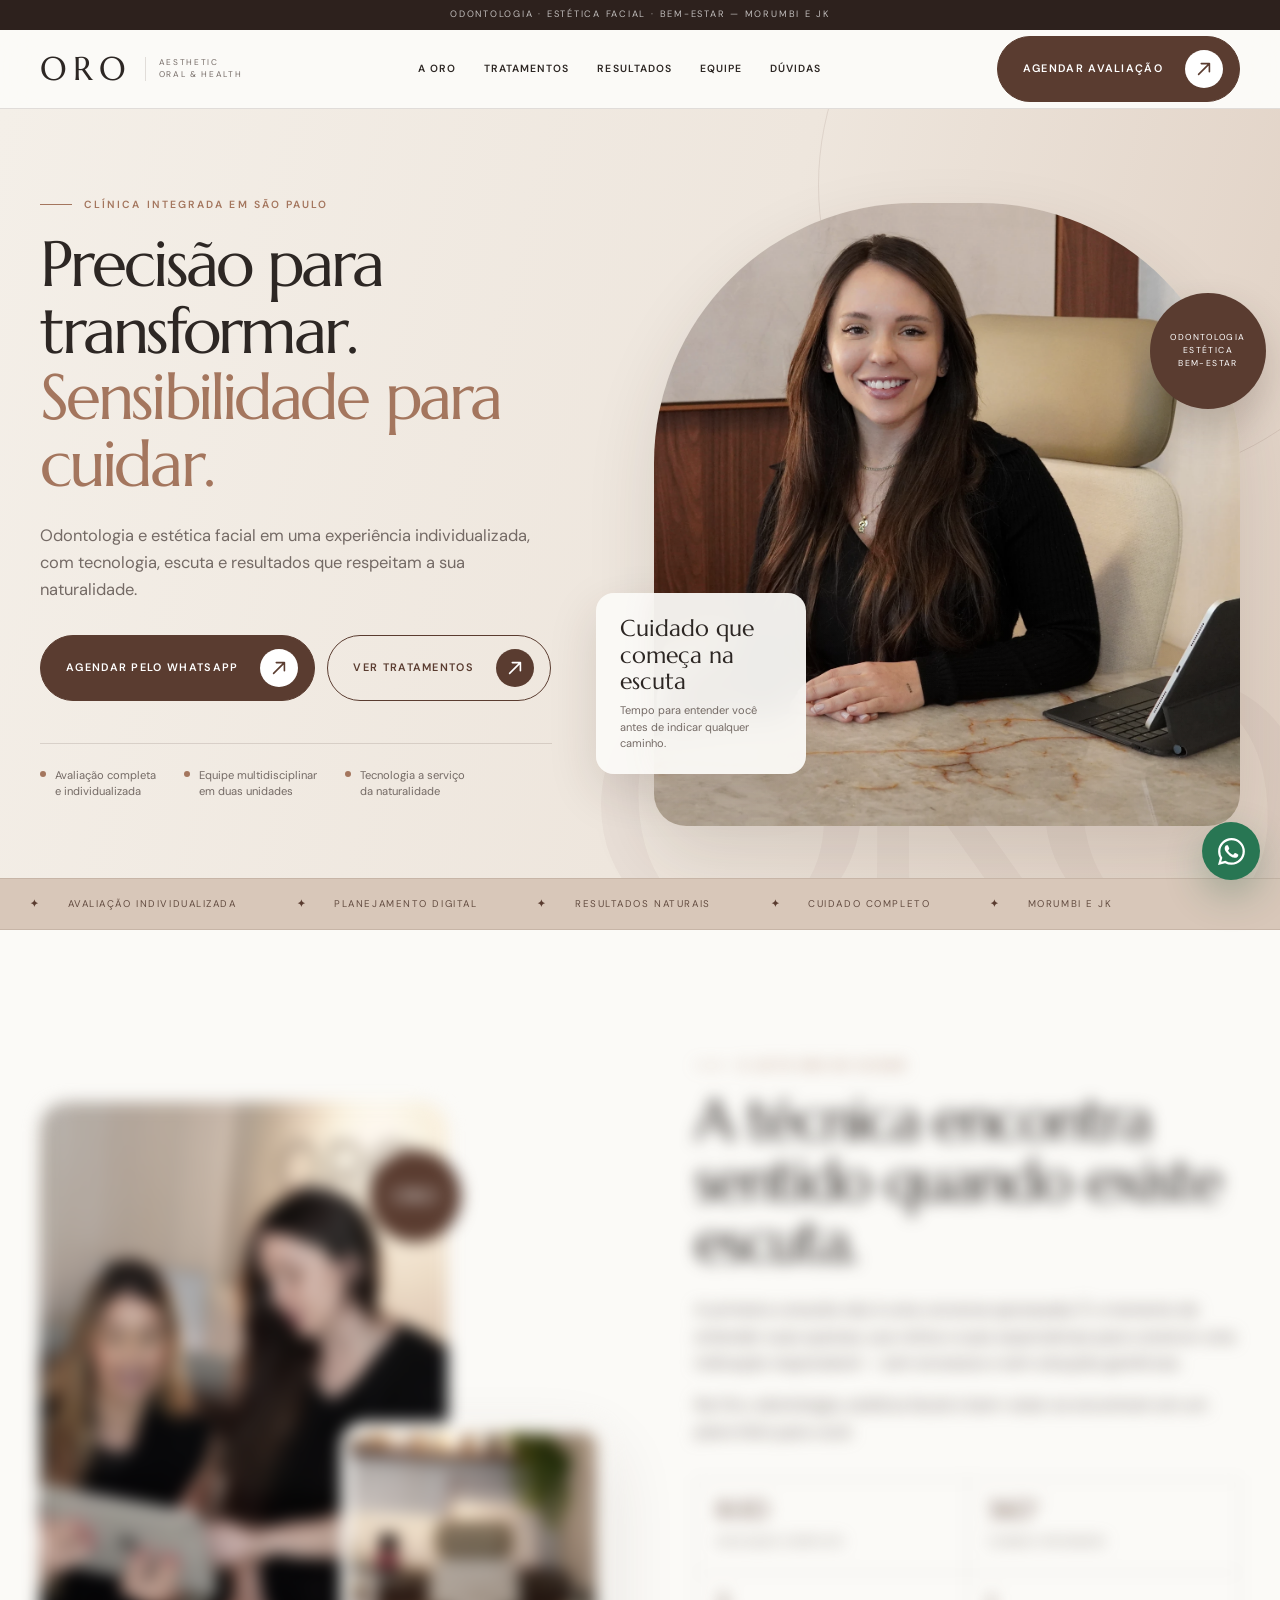
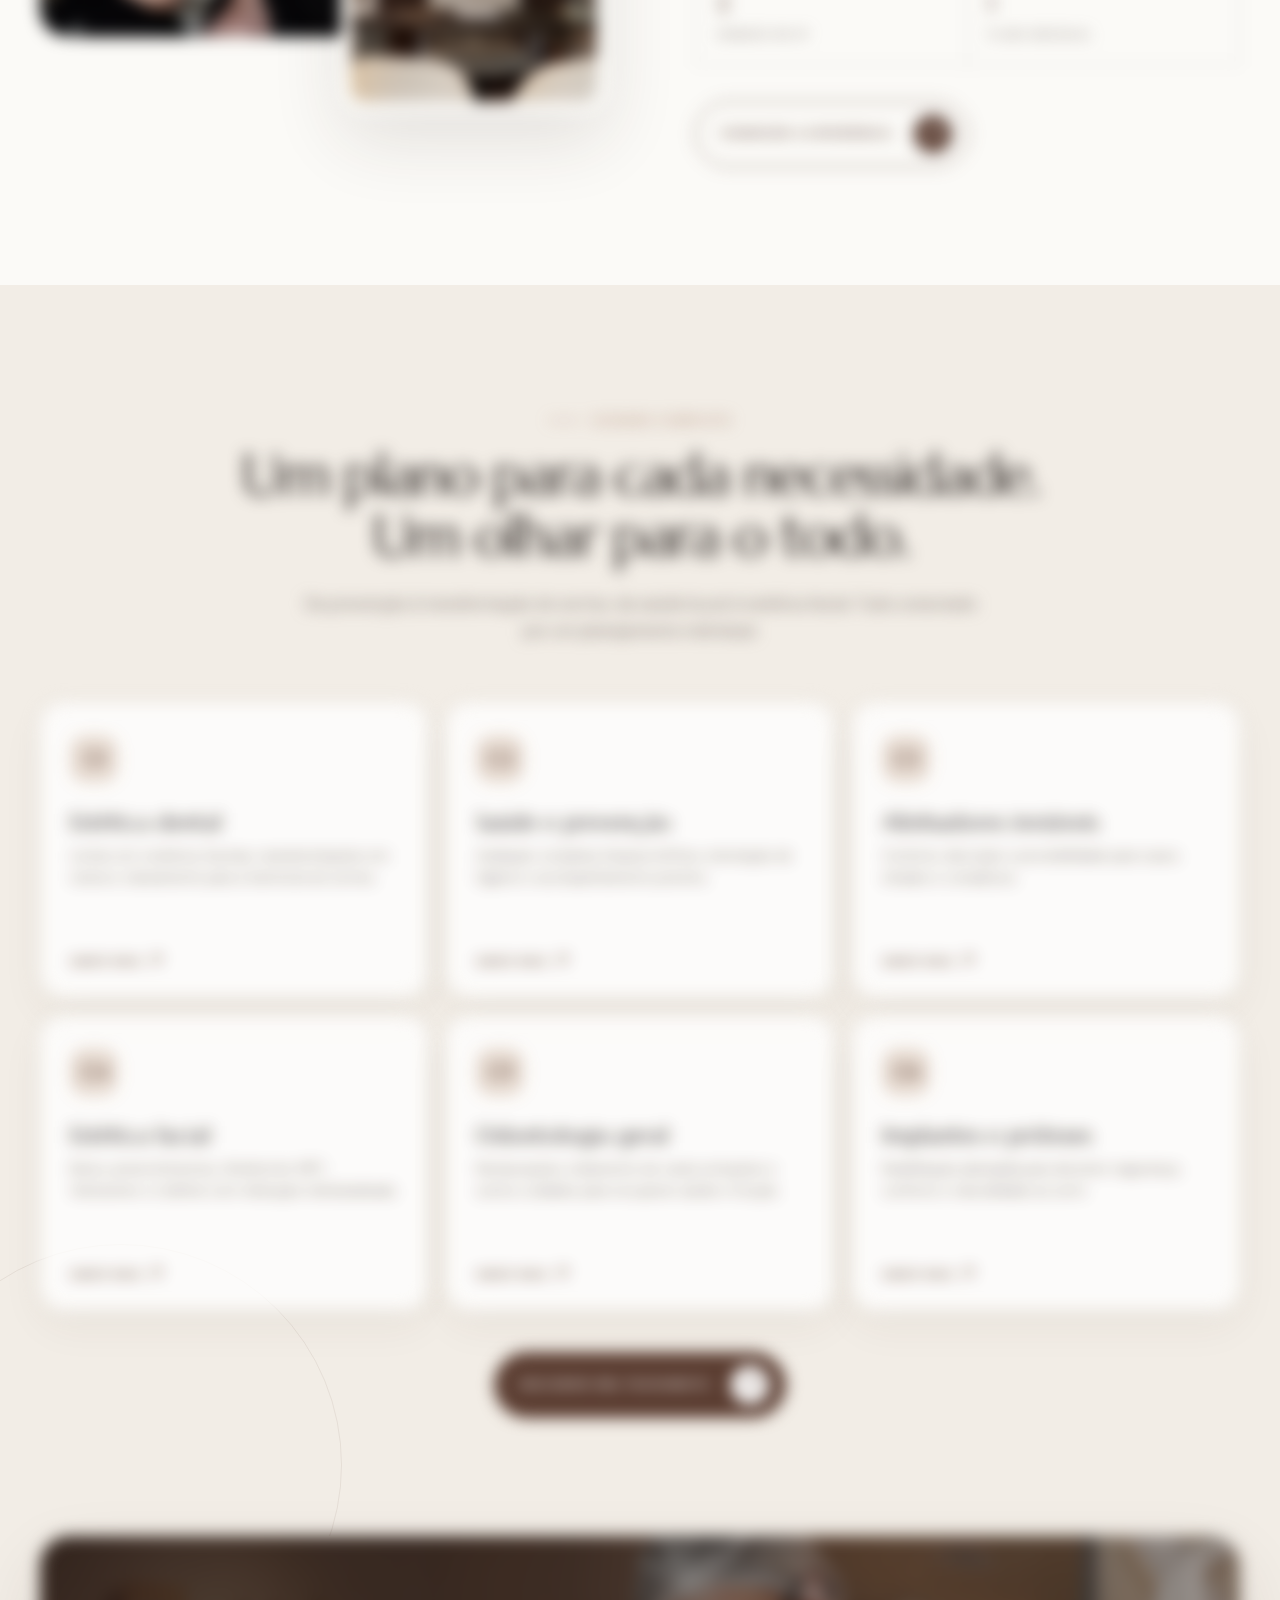
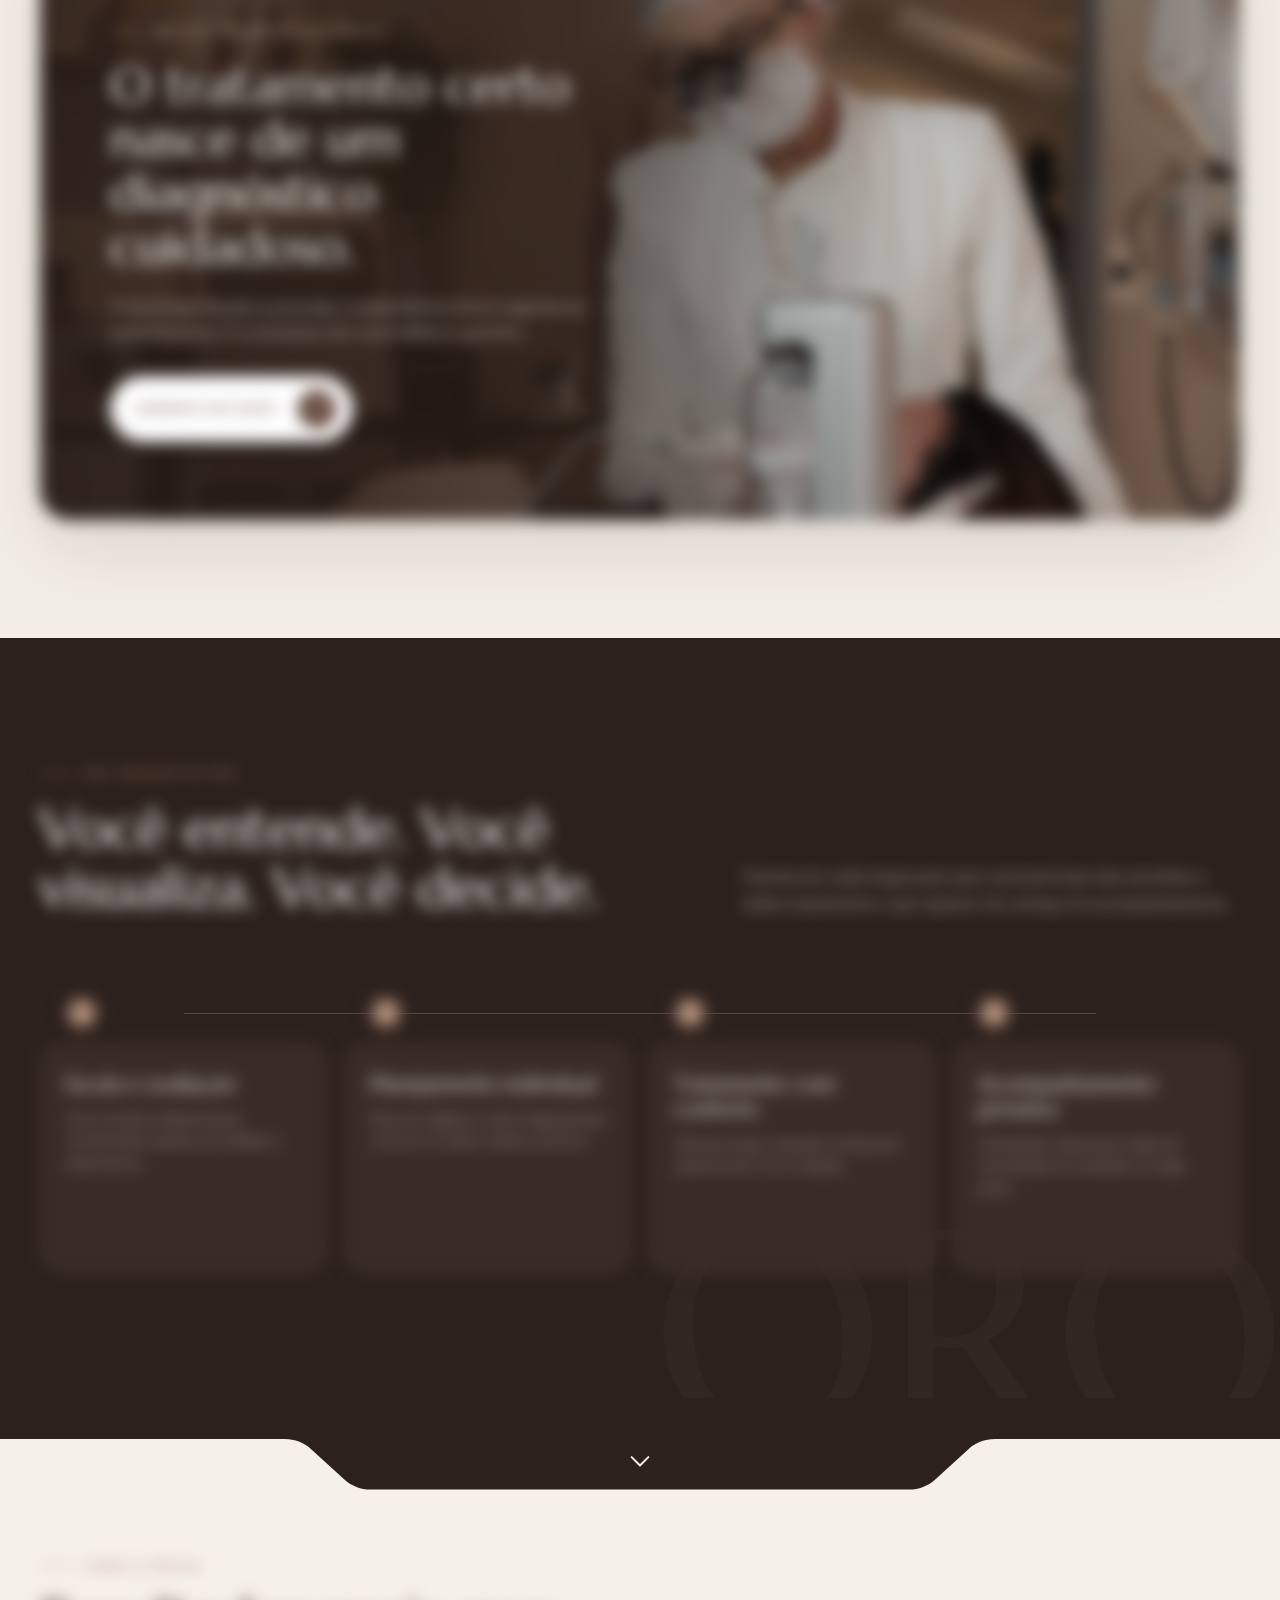
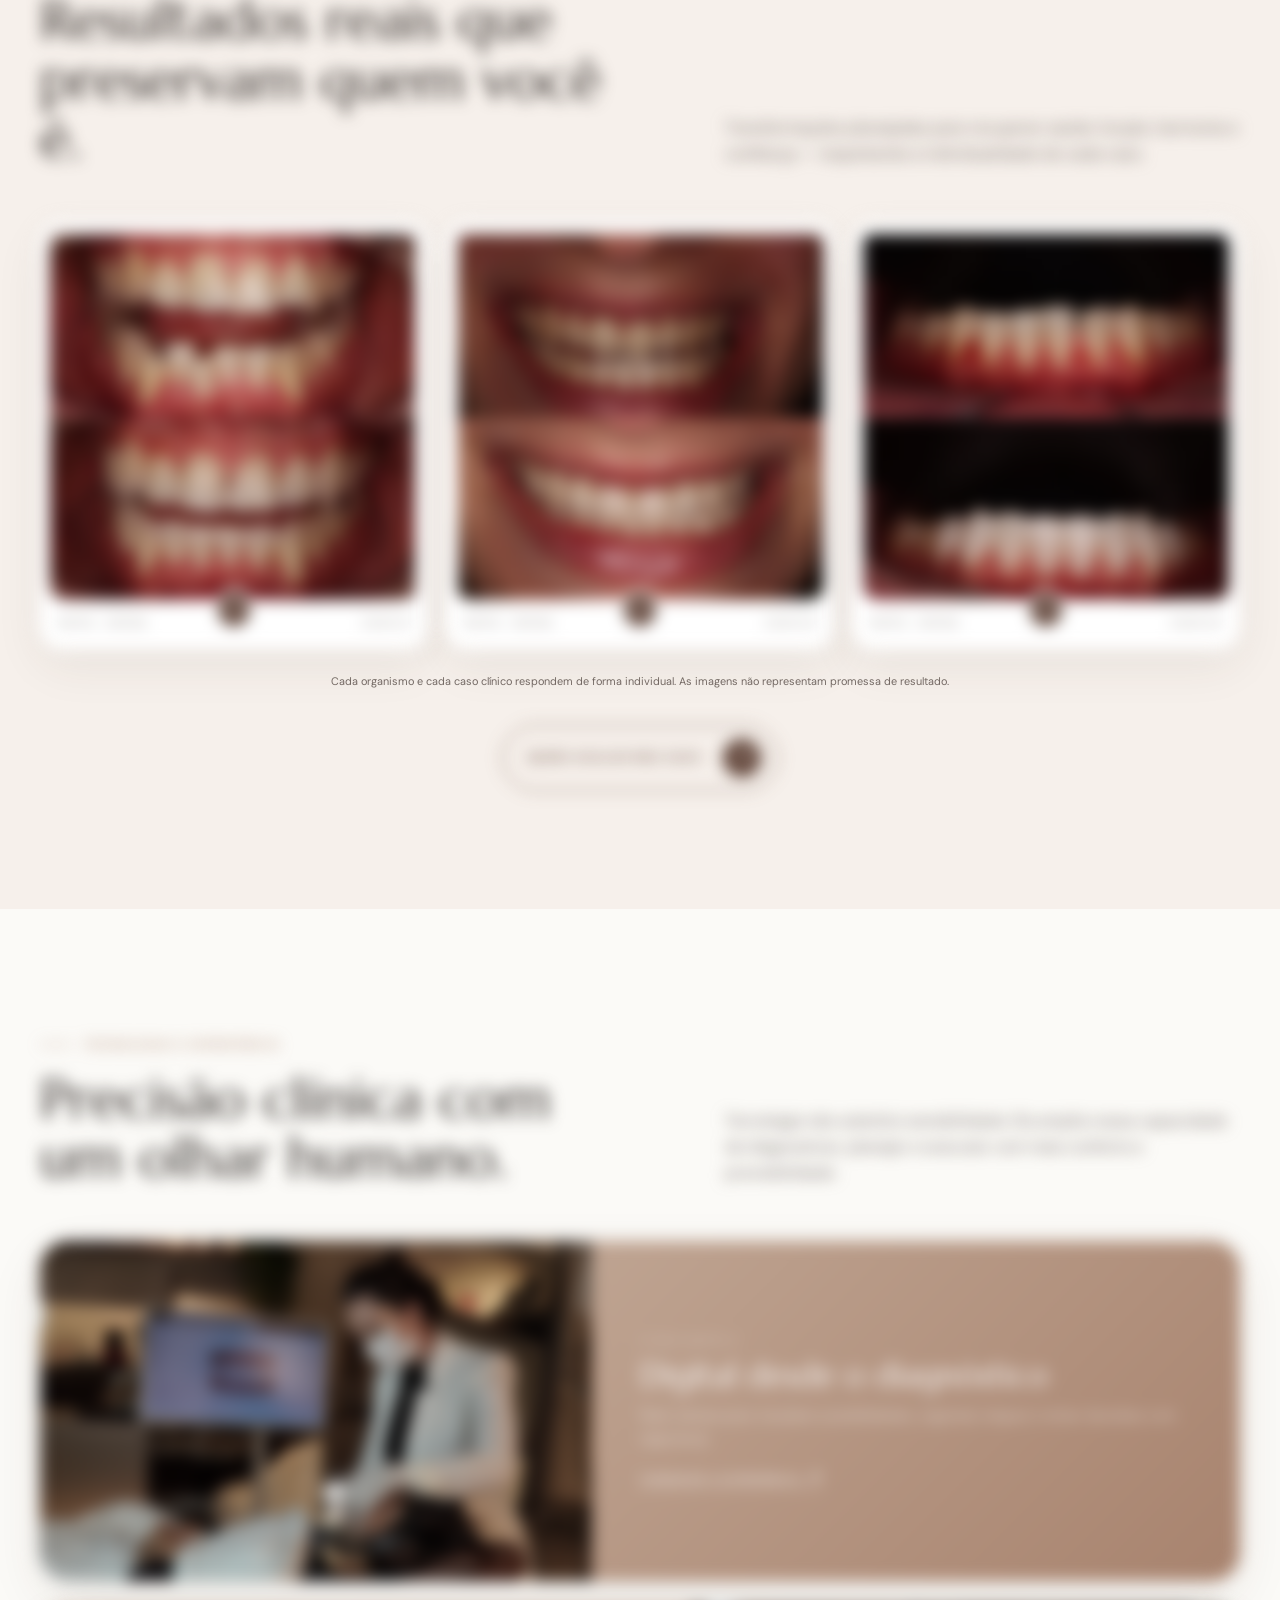
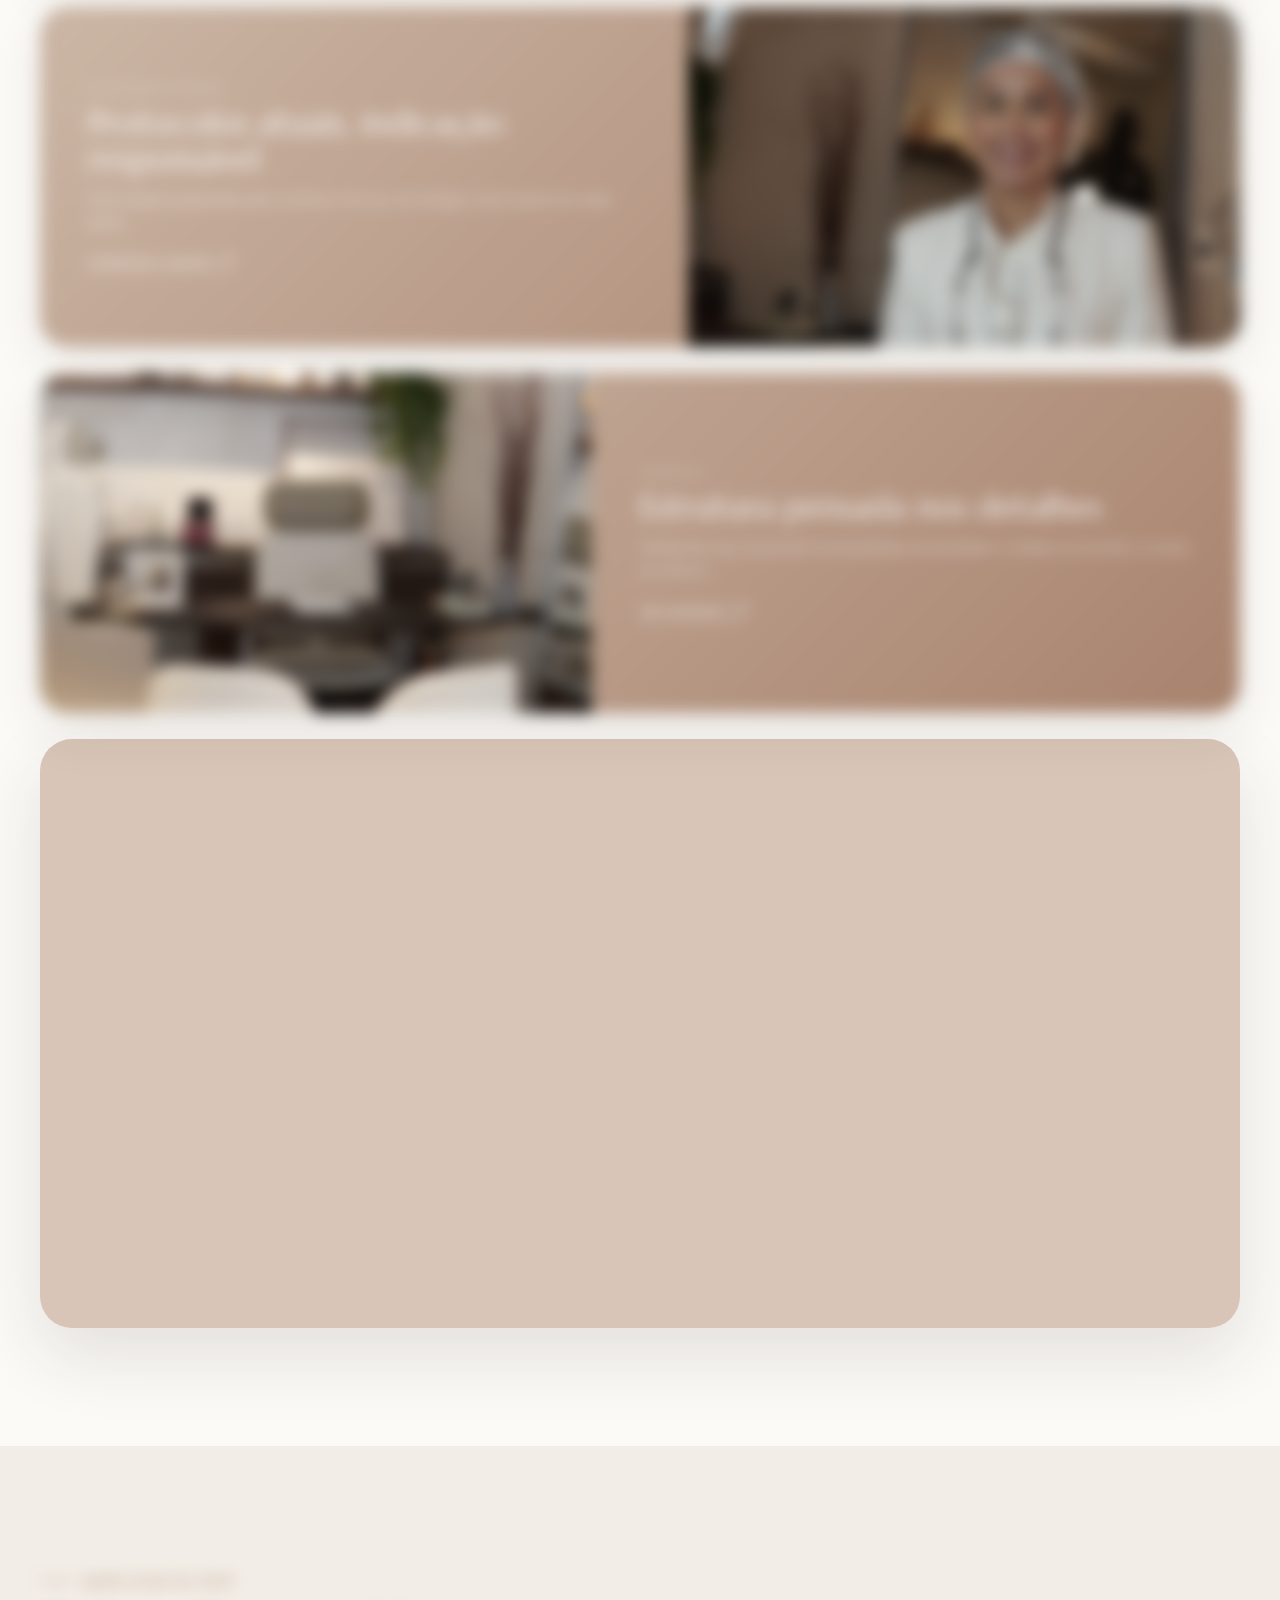
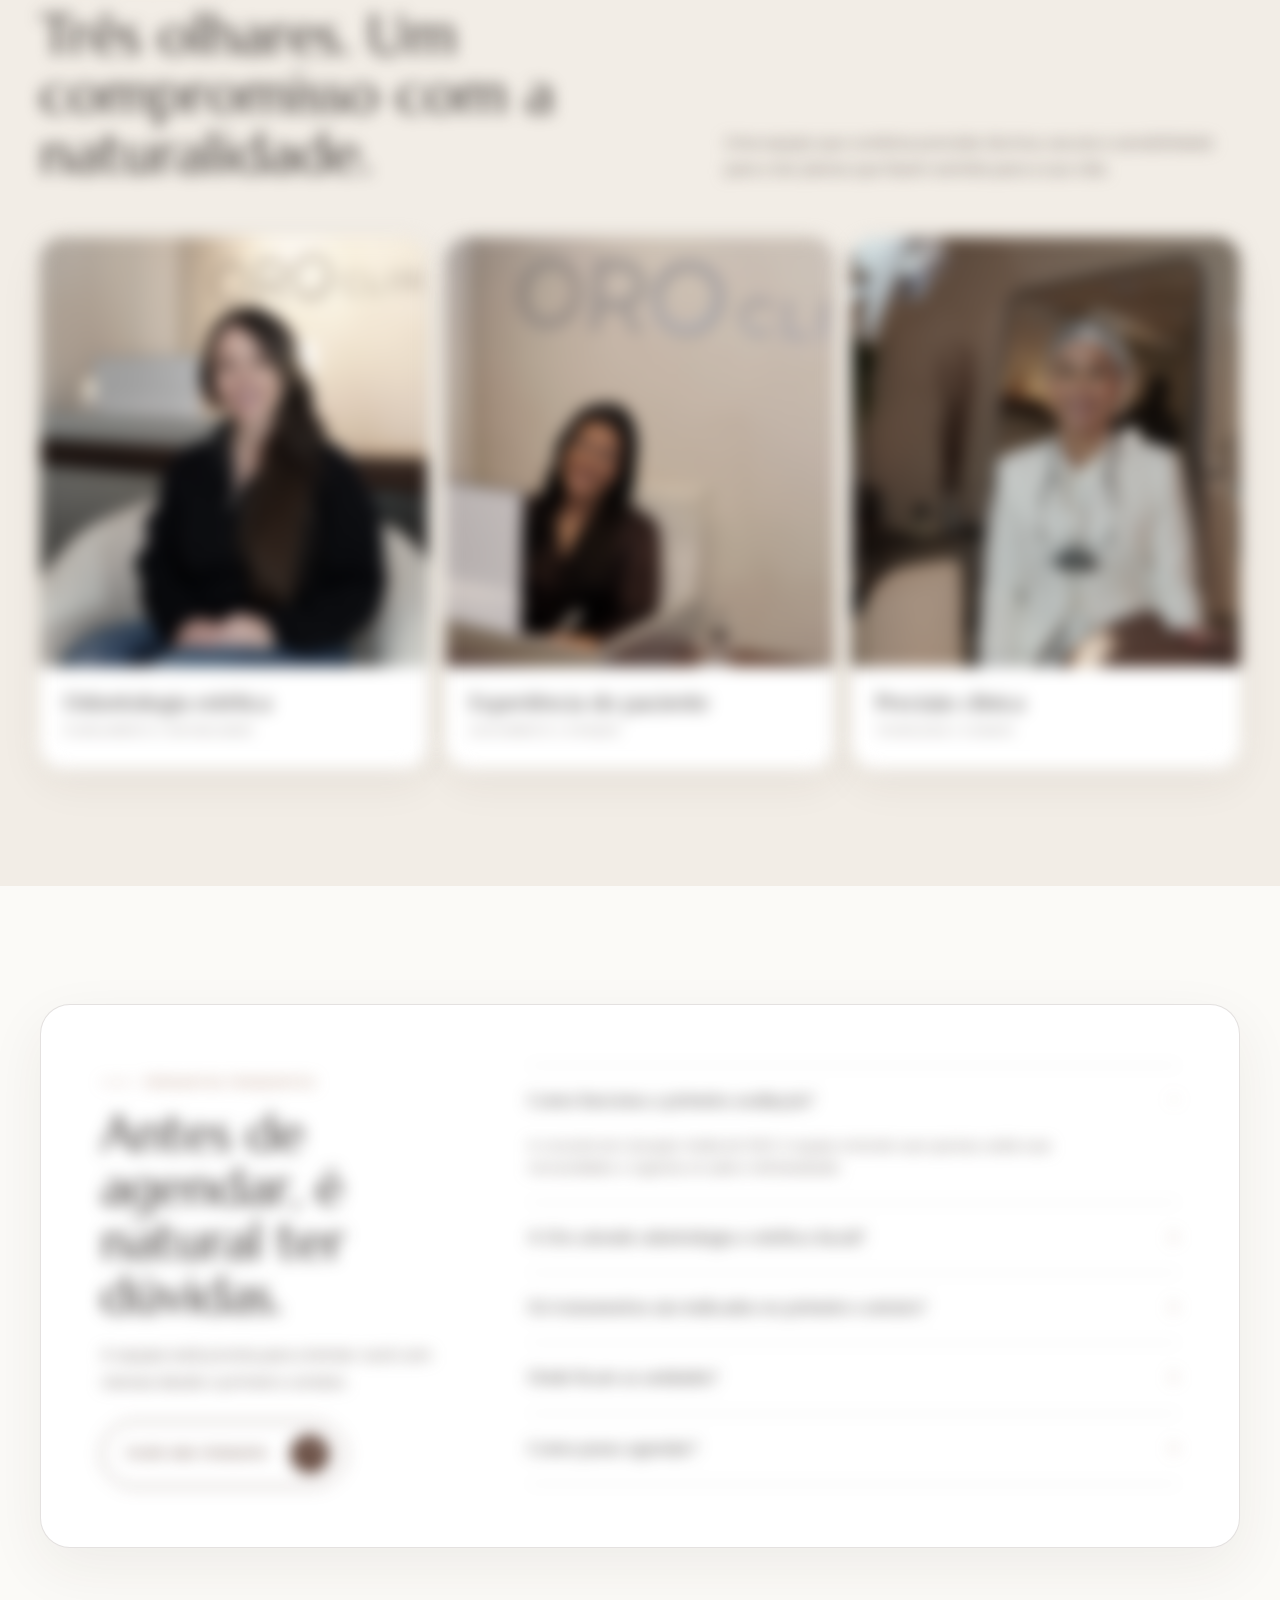
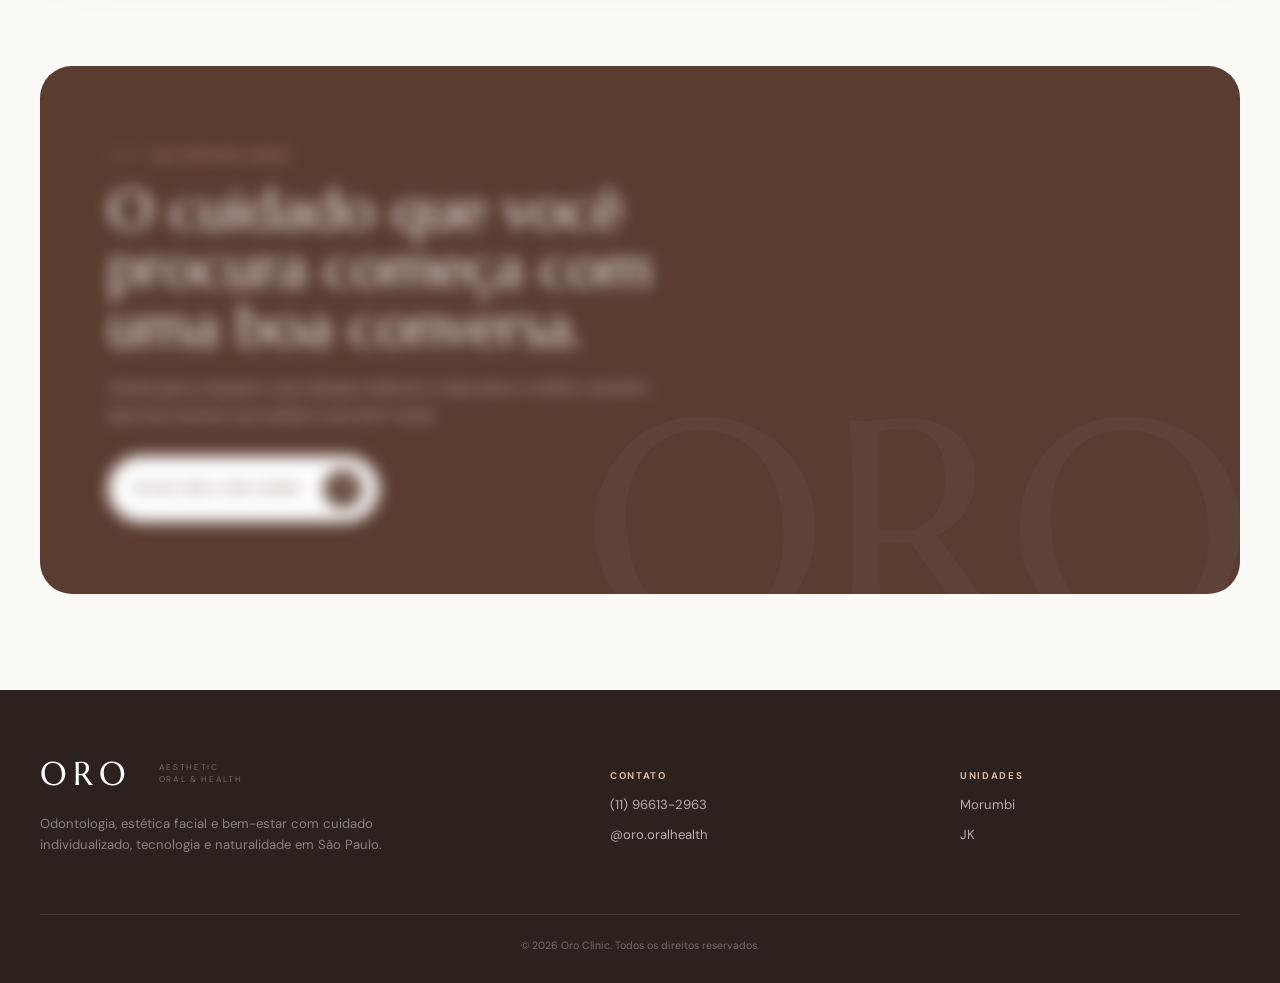
==== oro/index.html @ 34847fd9 "Corrige icone flutuante do WhatsApp" ====
<!doctype html>
<html lang="pt-BR">
<head>
  <meta charset="utf-8">
  <meta name="viewport" content="width=device-width,initial-scale=1">
  <title>Oro Clinic | Odontologia e Estética em São Paulo</title>
  <meta name="description" content="Odontologia, estética facial e bem-estar com atendimento personalizado, tecnologia e naturalidade nas unidades Morumbi e JK.">
  <meta name="theme-color" content="#3b2922">
  <meta property="og:title" content="Oro Clinic | Odontologia e Estética em São Paulo">
  <meta property="og:description" content="Cuidado completo para o seu sorriso, sua saúde e sua beleza.">
  <link rel="preconnect" href="https://fonts.googleapis.com">
  <link rel="preconnect" href="https://fonts.gstatic.com" crossorigin>
  <link href="https://fonts.googleapis.com/css2?family=DM+Sans:wght@400;500;600&family=Marcellus&display=swap" rel="stylesheet">
  <link rel="stylesheet" href="/oro/assets/lenis.css">
  <script src="/oro/assets/lenis.min.js" defer></script>
  <style>
    :root{--paper:#fbfaf7;--warm:#f2ede6;--rose:#e7dbd1;--sand:#cdb9a7;--copper:#a4765e;--brown:#5a3c30;--deep:#2d211d;--ink:#2d2724;--muted:#746a65;--line:rgba(63,45,37,.14);--serif:"Marcellus",Georgia,serif;--sans:"DM Sans",Arial,sans-serif;--max:1200px;--r:26px;--shadow:0 28px 70px rgba(55,38,31,.12)}
    *{box-sizing:border-box}html{scroll-behavior:smooth;overflow-x:hidden}body{margin:0;background:var(--paper);color:var(--ink);font:400 16px/1.65 var(--sans);overflow-x:hidden}img{display:block;width:100%;height:auto}a{color:inherit}.wrap{width:min(var(--max),calc(100% - 64px));margin-inline:auto}.eyebrow{display:inline-flex;align-items:center;gap:12px;font-size:.65rem;font-weight:600;letter-spacing:.2em;text-transform:uppercase;color:var(--copper)}.eyebrow:before{content:"";width:32px;height:1px;background:currentColor}.skip{position:fixed;top:-80px;left:16px;z-index:1000;padding:12px 18px;background:var(--deep);color:white}.skip:focus{top:16px}.btn{display:inline-flex;align-items:center;justify-content:center;gap:22px;min-height:58px;padding:13px 16px 13px 25px;border:1px solid var(--brown);border-radius:999px;background:var(--brown);color:#fff;text-decoration:none;font-size:.68rem;font-weight:600;letter-spacing:.12em;text-transform:uppercase;transition:.3s}.btn:after{content:"↗";width:38px;height:38px;border-radius:50%;display:grid;place-items:center;background:#fff;color:var(--brown);font-size:1rem}.btn:hover{background:var(--copper);border-color:var(--copper);transform:translateY(-2px);box-shadow:0 12px 28px rgba(74,49,39,.18)}.btn--light{background:#fff;color:var(--brown);border-color:#fff}.btn--light:after{background:var(--brown);color:#fff}.btn--line{background:transparent;color:var(--brown)}.btn--line:after{background:var(--brown);color:#fff}
    .notice{height:30px;display:flex;align-items:center;justify-content:center;background:var(--deep);color:rgba(255,255,255,.7);font-size:.58rem;letter-spacing:.19em;text-transform:uppercase}.header{position:sticky;top:0;z-index:50;background:rgba(251,250,247,.9);backdrop-filter:blur(20px);border-bottom:1px solid var(--line)}.nav{height:78px;display:flex;align-items:center;justify-content:space-between;gap:28px}.brand{display:flex;align-items:center;gap:13px;text-decoration:none}.brand-mark{font:400 2.05rem/1 var(--serif);letter-spacing:.18em}.brand-copy{padding-left:13px;border-left:1px solid var(--line);font-size:.52rem;line-height:1.45;letter-spacing:.2em;text-transform:uppercase;color:var(--muted)}.navlinks{display:flex;align-items:center;gap:28px}.navlinks a{text-decoration:none;font-size:.65rem;font-weight:600;letter-spacing:.1em;text-transform:uppercase}.navlinks a:hover{color:var(--copper)}.menu{display:none;width:46px;height:46px;border:1px solid var(--line);border-radius:50%;background:transparent;position:relative}.menu:before,.menu:after,.menu span{content:"";position:absolute;left:13px;width:18px;height:1px;background:var(--brown)}.menu:before{top:15px}.menu span{top:22px}.menu:after{top:29px}
    .hero{position:relative;min-height:760px;background:linear-gradient(105deg,#f4efe8 0%,#eee6dd 55%,#dfcfc2 100%);overflow:hidden}.hero:before{content:"";position:absolute;width:590px;height:590px;border:1px solid rgba(90,60,48,.11);border-radius:50%;right:-130px;top:-220px}.hero:after{content:"ORO";position:absolute;right:-.03em;bottom:-.2em;font:400 clamp(13rem,28vw,29rem)/.8 var(--serif);letter-spacing:-.08em;color:rgba(91,59,47,.045)}.hero-grid{position:relative;z-index:2;min-height:760px;display:grid;grid-template-columns:.9fr 1.1fr;align-items:center;gap:62px}.hero-copy{padding:78px 0}.hero h1{margin:18px 0 24px;max-width:650px;font:400 clamp(3.3rem,5vw,5.4rem)/1.04 var(--serif);letter-spacing:-.045em}.hero h1 strong{display:block;color:var(--copper);font-weight:400}.hero p{max-width:560px;margin:0 0 32px;color:var(--muted);font-size:1.03rem}.hero-actions{display:flex;gap:12px;flex-wrap:wrap}.proofline{display:flex;gap:28px;margin-top:42px;padding-top:23px;border-top:1px solid var(--line);max-width:560px}.proofline div{position:relative;padding-left:15px;font-size:.7rem;line-height:1.45;color:var(--muted)}.proofline div:before{content:"";position:absolute;left:0;top:4px;width:6px;height:6px;border-radius:50%;background:var(--copper)}.hero-art{position:relative;height:665px;align-self:center}.hero-frame{position:absolute;inset:42px 0 0 40px;border-radius:260px 260px 32px 32px;overflow:hidden;box-shadow:var(--shadow)}.hero-frame img{height:100%;object-fit:cover;object-position:42% center;filter:saturate(.82)}.hero-frame:after{content:"";position:absolute;inset:0;background:linear-gradient(0deg,rgba(50,34,28,.18),transparent 36%)}.hero-note{position:absolute;left:-18px;bottom:52px;z-index:3;width:210px;padding:22px 24px;border-radius:18px;background:rgba(251,250,247,.94);backdrop-filter:blur(15px);box-shadow:0 18px 50px rgba(55,38,31,.14)}.hero-note strong{display:block;font:400 1.45rem/1.15 var(--serif);margin-bottom:7px}.hero-note span{display:block;color:var(--muted);font-size:.69rem;line-height:1.5}.hero-badge{position:absolute;right:-26px;top:132px;z-index:3;width:116px;height:116px;border-radius:50%;background:var(--brown);color:#fff;display:grid;place-items:center;text-align:center;box-shadow:0 18px 40px rgba(60,39,31,.22)}.hero-badge span{font-size:.54rem;line-height:1.55;letter-spacing:.16em;text-transform:uppercase}.marquee{overflow:hidden;background:#d8c7b9;border-block:1px solid rgba(75,50,39,.12)}.marquee-track{display:flex;width:max-content;animation:run 28s linear infinite}.marquee-group{display:flex;min-width:100vw;flex-shrink:0}.marquee span{padding:17px 30px;white-space:nowrap;font-size:.61rem;letter-spacing:.16em;text-transform:uppercase;color:#634c41}.marquee b{margin-right:28px;color:var(--brown)}@keyframes run{to{transform:translateX(-50%)}}
    .section{padding:118px 0}.intro{display:grid;grid-template-columns:1.02fr .98fr;gap:88px;align-items:center}.collage{position:relative;min-height:610px}.collage-main{position:absolute;left:0;top:0;width:72%;height:535px;object-fit:cover;border-radius:28px;filter:saturate(.8)}.collage-small{position:absolute;right:0;bottom:0;width:47%;height:290px;object-fit:cover;border:10px solid var(--paper);border-radius:24px;box-shadow:var(--shadow)}.collage-seal{position:absolute;left:58%;top:48px;width:92px;height:92px;border-radius:50%;display:grid;place-items:center;background:var(--brown);color:#fff;font:400 1.3rem/1 var(--serif);z-index:2}.intro-copy h2,.section-title h2{margin:16px 0 24px;font:400 clamp(2.8rem,4.5vw,4.7rem)/1.06 var(--serif);letter-spacing:-.04em}.intro-copy p{color:var(--muted);max-width:540px}.facts{display:grid;grid-template-columns:repeat(2,1fr);margin:34px 0 36px;border-top:1px solid var(--line);border-left:1px solid var(--line)}.facts div{padding:18px 20px;border-right:1px solid var(--line);border-bottom:1px solid var(--line)}.facts strong{display:block;font:400 1.5rem/1 var(--serif);color:var(--brown);margin-bottom:5px}.facts span{font-size:.65rem;letter-spacing:.08em;text-transform:uppercase;color:var(--muted)}
    .care{background:var(--warm);position:relative;overflow:hidden}.care:after{content:"";position:absolute;left:-100px;bottom:-150px;width:440px;height:440px;border:1px solid rgba(90,60,48,.08);border-radius:50%}.section-title{text-align:center;max-width:800px;margin:0 auto 58px}.section-title p{max-width:680px;margin:0 auto;color:var(--muted)}.care-grid{position:relative;z-index:2;display:grid;grid-template-columns:repeat(3,1fr);gap:18px}.care-card{min-height:295px;padding:32px 29px 26px;border:1px solid rgba(84,57,46,.1);border-radius:24px;background:rgba(255,255,255,.78);box-shadow:0 16px 40px rgba(70,47,38,.055);display:flex;flex-direction:column;transition:.35s}.care-card:hover{transform:translateY(-5px);box-shadow:0 24px 56px rgba(70,47,38,.1)}.care-icon{width:48px;height:48px;border-radius:16px;background:var(--rose);display:grid;place-items:center;color:var(--brown);font:400 1.3rem/1 var(--serif)}.care-card h3{margin:25px 0 9px;font:400 1.45rem/1.2 var(--serif)}.care-card p{margin:0 0 22px;color:var(--muted);font-size:.83rem}.care-card a{margin-top:auto;text-decoration:none;font-size:.65rem;font-weight:600;letter-spacing:.11em;text-transform:uppercase;color:var(--brown)}.care-card a:after{content:"  ↗"}.care-cta{text-align:center;margin-top:42px}
    .feature{padding:0 0 118px;background:var(--warm)}.feature-panel{position:relative;min-height:520px;border-radius:30px;overflow:hidden;box-shadow:var(--shadow)}.feature-panel img{position:absolute;inset:0;height:100%;object-fit:cover;object-position:center 45%;filter:saturate(.72)}.feature-panel:after{content:"";position:absolute;inset:0;background:linear-gradient(90deg,rgba(42,29,24,.9),rgba(42,29,24,.68) 44%,rgba(42,29,24,.08) 74%)}.feature-copy{position:relative;z-index:2;width:54%;padding:78px 70px;color:#fff}.feature-copy .eyebrow{color:#dbbda9}.feature-copy h2{margin:18px 0 20px;font:400 clamp(2.7rem,4vw,4.3rem)/1.05 var(--serif)}.feature-copy p{color:rgba(255,255,255,.68);margin-bottom:30px}
    .process{position:relative;background:var(--deep);color:#fff;padding:118px 0 126px}.process:after{content:"ORO";position:absolute;right:-.02em;bottom:-.17em;font:400 18rem/.8 var(--serif);color:rgba(255,255,255,.025);pointer-events:none}.section-arrow{position:absolute;z-index:4;left:0;bottom:-104px;width:100%;height:105px;background:linear-gradient(var(--deep),var(--deep)) center top/100% 29px no-repeat,url("/oro/assets/shape-transicao.svg") center bottom/100% 77px no-repeat;pointer-events:none}.process-head{display:grid;grid-template-columns:1fr .8fr;gap:80px;align-items:end;margin-bottom:68px}.process h2{margin:16px 0 0;max-width:650px;font:400 clamp(2.8rem,4.4vw,4.6rem)/1.05 var(--serif)}.process-head p{margin:0;color:rgba(255,255,255,.58)}.steps{position:relative;z-index:2;display:grid;grid-template-columns:repeat(4,1fr);gap:16px}.steps:before{content:"";position:absolute;left:12%;right:12%;top:28px;height:1px;background:rgba(255,255,255,.18)}.step{position:relative;padding-top:58px}.step-no{position:absolute;top:8px;left:22px;width:40px;height:40px;border-radius:50%;display:grid;place-items:center;background:#b08a75;border:6px solid var(--deep);font-size:.62rem;z-index:2}.step-card{min-height:230px;padding:28px 25px;border-radius:22px;background:#3a2b26;border:1px solid rgba(255,255,255,.08)}.step-card h3{margin:0 0 12px;font:400 1.3rem/1.2 var(--serif)}.step-card p{margin:0;color:rgba(255,255,255,.52);font-size:.81rem}
    .results{background:#f6f0eb;padding-top:150px}.split-head{display:grid;grid-template-columns:1fr .85fr;gap:80px;align-items:end;margin-bottom:54px}.split-head h2{margin:15px 0 0;font:400 clamp(2.8rem,4.4vw,4.6rem)/1.05 var(--serif)}.split-head p{margin:0;color:var(--muted)}.result-grid{display:grid;grid-template-columns:repeat(3,1fr);gap:18px}.result-card{position:relative;padding:10px 10px 18px;background:#fff;border-radius:22px;box-shadow:0 16px 45px rgba(70,48,39,.08)}.result-card img{aspect-ratio:1/1;object-fit:cover;border-radius:15px}.result-label{display:flex;justify-content:space-between;padding:15px 8px 0;font-size:.62rem;letter-spacing:.11em;text-transform:uppercase;color:var(--muted)}.result-pin{position:absolute;left:50%;bottom:39px;transform:translate(-50%,50%);width:40px;height:40px;border-radius:50%;display:grid;place-items:center;background:var(--brown);color:#fff;border:4px solid #fff;font-size:.72rem}.disclaimer{margin:24px 0 0;color:var(--muted);font-size:.68rem;text-align:center}.results-action{text-align:center;margin-top:34px}
    .technology{background:var(--paper);padding-bottom:26px}.tech-stack{display:grid;gap:26px}.tech-card{height:340px;display:grid;grid-template-columns:.92fr 1.08fr;align-items:stretch;border-radius:28px;overflow:hidden;background:linear-gradient(135deg,#cbb6a5,#a8836e);box-shadow:0 18px 52px rgba(69,46,37,.09)}.tech-card:nth-child(even){grid-template-columns:1.08fr .92fr}.tech-card:nth-child(even) .tech-image{order:2}.tech-image{min-width:0;min-height:0;overflow:hidden}.tech-image img{width:100%;height:100%;min-height:0;object-fit:cover;object-position:center center;filter:saturate(.72)}.tech-card:nth-child(2) .tech-image img{object-position:center 32%}.tech-copy{min-width:0;padding:38px 48px;color:#fff;display:flex;flex-direction:column;justify-content:center}.tech-copy span{font-size:.62rem;letter-spacing:.18em;text-transform:uppercase;color:rgba(255,255,255,.65)}.tech-copy h3{margin:8px 0 12px;font:400 2.05rem/1.08 var(--serif)}.tech-copy p{margin:0;color:rgba(255,255,255,.72);font-size:.86rem}.tech-copy a{margin-top:21px;align-self:flex-start;color:#fff;text-decoration:none;font-size:.65rem;font-weight:600;letter-spacing:.1em;text-transform:uppercase;border-bottom:1px solid rgba(255,255,255,.5)}
    .clinic{padding:0 0 118px}.clinic-panel{display:grid;grid-template-columns:1.08fr .92fr;min-height:500px;border-radius:32px;overflow:hidden;background:#d8c5b7;box-shadow:var(--shadow)}.clinic-photo img{height:100%;min-height:500px;object-fit:cover;filter:saturate(.74)}.clinic-copy{padding:48px 52px;display:flex;flex-direction:column;justify-content:center}.clinic-copy h2{margin:13px 0 16px;font:400 clamp(2.6rem,3.8vw,3.9rem)/1.04 var(--serif)}.clinic-copy p{color:#5f514a;margin-block:0}.locations{display:grid;grid-template-columns:1fr 1fr;gap:12px;margin:22px 0}.location{padding:15px 17px;border-radius:16px;background:rgba(255,255,255,.46)}.location strong{display:block;font:400 1.28rem/1 var(--serif);margin-bottom:5px}.location span{font-size:.61rem;letter-spacing:.09em;text-transform:uppercase;color:#6d5b52}
    .team{background:var(--warm)}.team-grid{display:grid;grid-template-columns:repeat(3,1fr);gap:18px}.member{border-radius:24px;overflow:hidden;background:#fff;box-shadow:0 15px 42px rgba(67,45,37,.065)}.member img{height:430px;object-fit:cover;object-position:center 28%;filter:saturate(.72);transition:.5s}.member:hover img{transform:scale(1.025);filter:saturate(.9)}.member:nth-child(2) img{object-position:36% center}.member-copy{padding:23px 24px 26px}.member-copy strong{display:block;font:400 1.35rem/1.2 var(--serif)}.member-copy span{font-size:.64rem;letter-spacing:.1em;text-transform:uppercase;color:var(--muted)}
    .faq-section{background:var(--paper)}.faq-shell{display:grid;grid-template-columns:.7fr 1.3fr;gap:76px;padding:60px;border-radius:30px;background:#fff;border:1px solid var(--line);box-shadow:0 20px 58px rgba(64,43,35,.065)}.faq-intro h2{margin:16px 0 20px;font:400 clamp(2.6rem,4vw,4.1rem)/1.05 var(--serif)}.faq-intro p{color:var(--muted);margin-bottom:26px}.faq{border-top:1px solid var(--line)}.faq-item{border-bottom:1px solid var(--line)}.faq-q{width:100%;display:flex;justify-content:space-between;gap:20px;padding:23px 0;border:0;background:transparent;color:var(--ink);text-align:left;font:400 1.08rem/1.35 var(--serif);cursor:pointer}.faq-q i{font-style:normal;color:var(--copper)}.faq-a{display:grid;grid-template-rows:0fr;transition:.35s}.faq-a>div{overflow:hidden}.faq-a p{margin:0;padding:0 40px 22px 0;color:var(--muted);font-size:.84rem}.faq-item.open .faq-a{grid-template-rows:1fr}.faq-item.open .faq-q i{font-size:0}.faq-item.open .faq-q i:after{content:"−";font-size:1rem}
    .closing{padding:0 0 96px}.closing-panel{position:relative;min-height:470px;border-radius:32px;overflow:hidden;background:var(--brown);color:#fff}.closing-panel:after{content:"ORO";position:absolute;right:-.04em;bottom:-.18em;font:400 19rem/.8 var(--serif);color:rgba(255,255,255,.035)}.closing-image{position:absolute;right:0;top:0;width:49%;height:100%}.closing-image img{height:100%;object-fit:cover;object-position:36% 35%;filter:saturate(.7)}.closing-image:after{content:"";position:absolute;inset:0;background:linear-gradient(90deg,var(--brown),transparent 42%)}.closing-copy{position:relative;z-index:2;width:58%;padding:72px 68px}.closing-copy .eyebrow{color:#d9b7a2}.closing h2{margin:16px 0 19px;font:400 clamp(2.8rem,4.4vw,4.6rem)/1.04 var(--serif)}.closing p{color:rgba(255,255,255,.65);margin-bottom:28px}
    .footer{background:var(--deep);color:rgba(255,255,255,.64);padding:68px 0 28px}.footer-grid{display:grid;grid-template-columns:1.25fr .7fr .7fr;gap:70px;padding-bottom:45px;border-bottom:1px solid rgba(255,255,255,.12)}.footer .brand{color:#fff}.footer p{max-width:420px;font-size:.82rem;color:rgba(255,255,255,.43);margin-top:22px}.footer h3{font-size:.61rem;letter-spacing:.17em;text-transform:uppercase;color:#d9b7a2}.footer a:not(.brand){display:block;text-decoration:none;margin:9px 0;font-size:.82rem}.footer a:hover{color:#fff}.footer-bottom{display:flex;justify-content:center;gap:20px;padding-top:22px;text-align:center;font-size:.66rem;color:rgba(255,255,255,.34)}.wa{position:fixed;right:20px;bottom:20px;z-index:49;width:58px;height:58px;border-radius:50%;display:grid;place-items:center;background:#287653;color:#fff;box-shadow:0 15px 38px rgba(25,86,58,.3);transition:.3s}.wa:hover{transform:translateY(-4px)}.wa svg{width:27px;height:27px;fill:currentColor}[data-reveal]{opacity:0;filter:blur(8px);transform:translate3d(0,32px,0);transition:opacity .72s cubic-bezier(.22,1,.36,1),transform .72s cubic-bezier(.22,1,.36,1),filter .72s ease;backface-visibility:hidden}[data-reveal="left"]{transform:translate3d(-36px,0,0)}[data-reveal="right"]{transform:translate3d(36px,0,0)}[data-reveal="top"]{transform:translate3d(0,-30px,0)}[data-reveal].show{opacity:1;filter:blur(0);transform:translate3d(0,0,0);transition-delay:var(--reveal-delay,0ms)}
    @media(prefers-reduced-motion:reduce){*{animation:none!important;transition:none!important}html{scroll-behavior:auto}[data-reveal]{opacity:1;filter:none;transform:none}}
    @media(max-width:1020px){.navlinks{position:fixed;top:108px;left:0;right:0;padding:18px 28px 26px;background:var(--paper);display:grid;gap:4px;border-bottom:1px solid var(--line);transform:translateY(-150%);opacity:0;visibility:hidden;transition:.3s}.navlinks.open{transform:none;opacity:1;visibility:visible}.navlinks a{padding:11px}.nav>.btn{display:none}.menu{display:block}.hero-grid{grid-template-columns:1fr;gap:10px}.hero-copy{padding-bottom:20px}.hero-art{order:-1;height:640px}.hero-frame{left:8%}.hero-badge{right:0}.intro{grid-template-columns:1fr;gap:52px}.intro-copy{order:initial}.care-grid{grid-template-columns:repeat(2,1fr)}.process-head,.split-head{grid-template-columns:1fr;gap:24px}.steps{grid-template-columns:repeat(2,1fr)}.steps:before{display:none}.tech-card,.tech-card:nth-child(even){grid-template-columns:1fr 1fr}.clinic-panel{grid-template-columns:1fr}.clinic-photo img{min-height:480px;height:480px}.faq-shell{grid-template-columns:1fr;gap:36px}.closing-image{opacity:.3;width:65%}.closing-copy{width:75%}.footer-grid{grid-template-columns:1fr 1fr}.footer-grid>div:first-child{grid-column:1/-1}}
    @media(max-width:680px){.wrap{width:min(var(--max),calc(100% - 56px))}.notice{font-size:.49rem;letter-spacing:.12em}.nav{height:70px}.brand-mark{font-size:1.6rem}.brand-copy{display:none}.navlinks{top:100px}.section{padding:82px 0}.hero{min-height:auto}.hero-grid{min-height:auto}.hero-copy{padding:62px 0 18px}.hero h1{font-size:clamp(2.85rem,13vw,4rem);line-height:1.04}.hero-actions{display:grid}.hero-actions .btn{width:100%}.proofline{display:grid;gap:10px;margin-top:30px}.hero-art{height:520px}.hero-frame{inset:25px 0 0 0;border-radius:180px 180px 24px 24px}.hero-frame img{object-position:15% center}.hero-note{left:10px;bottom:18px;width:190px;padding:17px}.hero-badge{width:94px;height:94px;right:-5px;top:80px}.marquee span{padding:14px 20px}.collage{min-height:465px}.collage-main{width:82%;height:410px}.collage-small{width:53%;height:210px;border-width:7px}.collage-seal{left:66%;top:22px;width:72px;height:72px;font-size:1rem}.intro-copy h2,.section-title h2{font-size:clamp(2.55rem,12vw,3.7rem)}.facts{grid-template-columns:1fr}.care-grid{grid-template-columns:1fr}.care-card{min-height:245px}.feature{padding-bottom:82px}.feature-panel{min-height:560px}.feature-panel:after{background:linear-gradient(0deg,rgba(42,29,24,.94),rgba(42,29,24,.45) 72%,rgba(42,29,24,.12))}.feature-copy{width:100%;padding:220px 24px 34px}.process{padding:95px 0 88px}.section-arrow{bottom:-59px;height:60px;background:linear-gradient(var(--deep),var(--deep)) center top/100% 18px no-repeat,url("/oro/assets/shape-transicao.svg") center bottom/auto 43px no-repeat}.results{padding-top:112px}.process h2,.split-head h2{font-size:clamp(2.55rem,12vw,3.7rem)}.steps{grid-template-columns:1fr}.step{padding-top:50px}.step-card{min-height:auto}.result-grid{grid-template-columns:1fr}.tech-card,.tech-card:nth-child(even){height:auto;grid-template-columns:1fr}.tech-card:nth-child(even) .tech-image{order:0}.tech-image img{min-height:255px;height:255px}.tech-copy{padding:29px 24px}.clinic{padding-bottom:82px}.clinic-panel{border-radius:24px}.clinic-photo img{min-height:320px;height:320px}.clinic-copy{padding:38px 24px}.clinic-copy h2{font-size:clamp(2.55rem,12vw,3.7rem)}.locations{grid-template-columns:1fr}.team-grid{grid-template-columns:1fr}.member img{height:445px}.faq-shell{padding:34px 22px;border-radius:22px}.faq-intro h2{font-size:clamp(2.45rem,11vw,3.5rem)}.closing{padding-bottom:72px}.closing-panel{min-height:600px}.closing-image{width:100%;height:54%;opacity:.78}.closing-image:after{background:linear-gradient(0deg,var(--brown),transparent 58%)}.closing-copy{width:100%;padding:270px 24px 38px}.closing h2{font-size:clamp(2.55rem,12vw,3.7rem)}.footer-grid{grid-template-columns:1fr;gap:30px}.footer-grid>div:first-child{grid-column:auto}.footer-bottom{display:grid}.wa{right:13px;bottom:13px}}
    /* Setas vetoriais: o glifo ↗ pode ser renderizado como emoji no iOS. */
    .btn::after{content:"";font-size:0;flex:none;background-image:url("data:image/svg+xml,%3Csvg xmlns='http://www.w3.org/2000/svg' viewBox='0 0 20 20'%3E%3Cpath d='M4 16 16 4M7 4h9v9' fill='none' stroke='%235a3c30' stroke-width='1.8' stroke-linecap='round' stroke-linejoin='round'/%3E%3C/svg%3E");background-position:center;background-size:18px 18px;background-repeat:no-repeat}
    .btn--light::after,.btn--line::after{background-image:url("data:image/svg+xml,%3Csvg xmlns='http://www.w3.org/2000/svg' viewBox='0 0 20 20'%3E%3Cpath d='M4 16 16 4M7 4h9v9' fill='none' stroke='%23fff' stroke-width='1.8' stroke-linecap='round' stroke-linejoin='round'/%3E%3C/svg%3E")}
    .care-card a::after,.tech-copy a::after{content:"";display:inline-block;flex:none;width:15px;height:15px;margin-left:6px;vertical-align:-3px;background:url("data:image/svg+xml,%3Csvg xmlns='http://www.w3.org/2000/svg' viewBox='0 0 20 20'%3E%3Cpath d='M4 16 16 4M7 4h9v9' fill='none' stroke='%235a3c30' stroke-width='1.8' stroke-linecap='round' stroke-linejoin='round'/%3E%3C/svg%3E") center/contain no-repeat}
    .tech-copy a::after{background-image:url("data:image/svg+xml,%3Csvg xmlns='http://www.w3.org/2000/svg' viewBox='0 0 20 20'%3E%3Cpath d='M4 16 16 4M7 4h9v9' fill='none' stroke='%23fff' stroke-width='1.8' stroke-linecap='round' stroke-linejoin='round'/%3E%3C/svg%3E")}
    @media(max-width:680px){
      .btn{position:relative;display:flex;width:100%;min-height:62px;padding:13px 53px;justify-content:center;text-align:center;line-height:1.35}
      .btn::after{position:absolute;right:11px;top:50%;transform:translateY(-50%)}
      .care-card a,.tech-copy a{display:flex;align-items:center;justify-content:center;width:100%;min-height:48px;padding:10px 18px;border-radius:999px;text-align:center;gap:8px}
      .care-card a{border:1px solid var(--brown)}
      .tech-copy a{align-self:stretch;border:1px solid rgba(255,255,255,.8)}
      .care-card a::after,.tech-copy a::after{margin-left:0}
      .hero-badge{top:auto;right:12px;bottom:-12px;width:86px;height:86px}
      .hero-badge span{font-size:.48rem}
    }
  </style>
</head>
<body>
  <a href="#conteudo" class="skip">Pular para o conteúdo</a>
  <div class="notice">Odontologia · Estética facial · Bem-estar — Morumbi e JK</div>
  <header class="header"><div class="wrap nav"><a class="brand" href="#inicio" aria-label="Oro Clinic — início"><span class="brand-mark">ORO</span><span class="brand-copy">Aesthetic<br>Oral &amp; Health</span></a><nav class="navlinks" id="navlinks" aria-label="Navegação principal"><a href="#sobre">A Oro</a><a href="#tratamentos">Tratamentos</a><a href="#resultados">Resultados</a><a href="#equipe">Equipe</a><a href="#duvidas">Dúvidas</a></nav><a class="btn js-wa" data-cta="header" href="https://wa.me/5511966132963?text=Ol%C3%A1%2C%20gostaria%20de%20agendar%20uma%20avalia%C3%A7%C3%A3o%20na%20Oro%20Clinic." target="_blank" rel="noopener">Agendar avaliação</a><button class="menu" aria-label="Abrir menu" aria-controls="navlinks" aria-expanded="false"><span></span></button></div></header>
  <main id="conteudo">
    <section class="hero" id="inicio"><div class="wrap hero-grid"><div class="hero-copy" data-reveal><span class="eyebrow">Clínica integrada em São Paulo</span><h1>Precisão para transformar. <strong>Sensibilidade para cuidar.</strong></h1><p>Odontologia e estética facial em uma experiência individualizada, com tecnologia, escuta e resultados que respeitam a sua naturalidade.</p><div class="hero-actions"><a class="btn js-wa" data-cta="hero" href="https://wa.me/5511966132963?text=Ol%C3%A1%2C%20vim%20pelo%20site%20e%20quero%20agendar%20minha%20avalia%C3%A7%C3%A3o." target="_blank" rel="noopener">Agendar pelo WhatsApp</a><a class="btn btn--line" href="#tratamentos">Ver tratamentos</a></div><div class="proofline"><div>Avaliação completa<br>e individualizada</div><div>Equipe multidisciplinar<br>em duas unidades</div><div>Tecnologia a serviço<br>da naturalidade</div></div></div><div class="hero-art"><div class="hero-frame"><img src="/oro/assets/hero-doutora.webp" alt="Profissional da Oro Clinic durante atendimento" fetchpriority="high"></div><div class="hero-note"><strong>Cuidado que começa na escuta</strong><span>Tempo para entender você antes de indicar qualquer caminho.</span></div><div class="hero-badge"><span>Odontologia<br>Estética<br>Bem-estar</span></div></div></div></section>
    <div class="marquee" aria-hidden="true"><div class="marquee-track"><div class="marquee-group"><span><b>✦</b>Avaliação individualizada</span><span><b>✦</b>Planejamento digital</span><span><b>✦</b>Resultados naturais</span><span><b>✦</b>Cuidado completo</span><span><b>✦</b>Morumbi e JK</span></div><div class="marquee-group" aria-hidden="true"><span><b>✦</b>Avaliação individualizada</span><span><b>✦</b>Planejamento digital</span><span><b>✦</b>Resultados naturais</span><span><b>✦</b>Cuidado completo</span><span><b>✦</b>Morumbi e JK</span></div></div></div>
    <section class="section" id="sobre"><div class="wrap intro"><div class="collage" data-reveal><img class="collage-main" src="/oro/assets/equipe-planejamento.webp" alt="Equipe Oro planejando um tratamento"><img class="collage-small" src="/oro/assets/clinica-consultorio.webp" alt="Consultório da Oro Clinic"><span class="collage-seal">ORO</span></div><div class="intro-copy" data-reveal><span class="eyebrow">O jeito Oro de cuidar</span><h2>A técnica encontra sentido quando existe escuta.</h2><p>A primeira consulta não é uma conversa apressada. É o momento de entender suas queixas, sua rotina e suas expectativas para construir uma indicação responsável — sem excessos e sem soluções genéricas.</p><p>Na Oro, odontologia, estética facial e bem-estar se encontram em um plano feito para você.</p><div class="facts"><div><strong>1h30</strong><span>avaliação completa</span></div><div><strong>360°</strong><span>cuidado integrado</span></div><div><strong>2</strong><span>unidades em SP</span></div><div><strong>1</strong><span>plano individual</span></div></div><a class="btn btn--line js-wa" data-cta="sobre" href="https://wa.me/5511966132963?text=Ol%C3%A1%2C%20quero%20entender%20como%20funciona%20a%20avalia%C3%A7%C3%A3o%20na%20Oro." target="_blank" rel="noopener">Conhecer a experiência</a></div></div></section>
    <section class="section care" id="tratamentos"><div class="wrap"><div class="section-title" data-reveal><span class="eyebrow">Cuidado completo</span><h2>Um plano para cada necessidade. Um olhar para o todo.</h2><p>Da prevenção à transformação do sorriso, da saúde bucal à estética facial. Tudo conectado por um planejamento individual.</p></div><div class="care-grid">
      <article class="care-card" data-reveal><span class="care-icon">01</span><h3>Estética dental</h3><p>Lentes em cerâmica, facetas, reanatomizações em resina e clareamento para a harmonia do sorriso.</p><a href="#agendamento">Saber mais</a></article>
      <article class="care-card" data-reveal><span class="care-icon">02</span><h3>Saúde e prevenção</h3><p>Avaliação completa, limpeza AirFlow, orientação de higiene e acompanhamento próximo.</p><a href="#agendamento">Saber mais</a></article>
      <article class="care-card" data-reveal><span class="care-icon">03</span><h3>Alinhadores invisíveis</h3><p>Conforto, discrição e previsibilidade para casos simples e complexos.</p><a href="#agendamento">Saber mais</a></article>
      <article class="care-card" data-reveal><span class="care-icon">04</span><h3>Estética facial</h3><p>Botox, preenchimentos, Ultraformer MPT, Volnewmer e LhaPeel com indicação individualizada.</p><a href="#agendamento">Saber mais</a></article>
      <article class="care-card" data-reveal><span class="care-icon">05</span><h3>Odontologia geral</h3><p>Restaurações, tratamento de canal, extrações e outros cuidados para recuperar saúde e função.</p><a href="#agendamento">Saber mais</a></article>
      <article class="care-card" data-reveal><span class="care-icon">06</span><h3>Implantes e próteses</h3><p>Reabilitação planejada para devolver segurança, conforto e naturalidade ao sorrir.</p><a href="#agendamento">Saber mais</a></article>
    </div><div class="care-cta" data-reveal><a class="btn js-wa" data-cta="tratamentos" href="https://wa.me/5511966132963?text=Ol%C3%A1%2C%20quero%20entender%20qual%20tratamento%20%C3%A9%20indicado%20para%20mim." target="_blank" rel="noopener">Descobrir meu tratamento</a></div></div></section>
    <section class="feature"><div class="wrap"><div class="feature-panel" data-reveal><img src="/oro/assets/atendimento-clinico.webp" alt="Atendimento clínico detalhado na Oro Clinic"><div class="feature-copy"><span class="eyebrow">Mais do que um procedimento</span><h2>O tratamento certo nasce de um diagnóstico cuidadoso.</h2><p>A tecnologia amplia a precisão. A experiência clínica organiza as possibilidades. E a conversa com você define o caminho.</p><a class="btn btn--light js-wa" data-cta="diagnostico" href="https://wa.me/5511966132963?text=Ol%C3%A1%2C%20quero%20agendar%20uma%20avalia%C3%A7%C3%A3o%20completa%20na%20Oro." target="_blank" rel="noopener">Agendar avaliação</a></div></div></div></section>
    <section class="process"><div class="wrap"><div class="process-head" data-reveal><div><span class="eyebrow">Sua jornada na Oro</span><h2>Você entende. Você visualiza. Você decide.</h2></div><p>Clareza em cada etapa para que você participe das escolhas e saiba exatamente o que esperar do começo ao acompanhamento.</p></div><div class="steps"><article class="step" data-reveal><span class="step-no">01</span><div class="step-card"><h3>Escuta e avaliação</h3><p>Uma consulta cuidadosa para compreender queixas, prioridades e expectativas.</p></div></article><article class="step" data-reveal><span class="step-no">02</span><div class="step-card"><h3>Planejamento individual</h3><p>Recursos digitais e visão integrada para construir um plano realista e preciso.</p></div></article><article class="step" data-reveal><span class="step-no">03</span><div class="step-card"><h3>Tratamento com conforto</h3><p>Técnicas atuais e atenção contínua em cada encontro com a equipe.</p></div></article><article class="step" data-reveal><span class="step-no">04</span><div class="step-card"><h3>Acompanhamento próximo</h3><p>Orientações claras para cuidar da manutenção do resultado no longo prazo.</p></div></article></div></div><span class="section-arrow" aria-hidden="true"></span></section>
    <section class="section results" id="resultados"><div class="wrap"><div class="split-head" data-reveal><div><span class="eyebrow">Casos clínicos</span><h2>Resultados reais que preservam quem você é.</h2></div><p>Transformações planejadas para recuperar saúde, função, harmonia e confiança — respeitando a individualidade de cada caso.</p></div><div class="result-grid"><article class="result-card" data-reveal><img src="/oro/assets/resultado-01.webp" alt="Antes e depois de tratamento odontológico 1"><div class="result-label"><span>Antes · Depois</span><span>Caso 01</span></div><span class="result-pin">ORO</span></article><article class="result-card" data-reveal><img src="/oro/assets/resultado-02.webp" alt="Antes e depois de tratamento odontológico 2"><div class="result-label"><span>Antes · Depois</span><span>Caso 02</span></div><span class="result-pin">ORO</span></article><article class="result-card" data-reveal><img src="/oro/assets/resultado-03.webp" alt="Antes e depois de tratamento odontológico 3"><div class="result-label"><span>Antes · Depois</span><span>Caso 03</span></div><span class="result-pin">ORO</span></article></div><p class="disclaimer">Cada organismo e cada caso clínico respondem de forma individual. As imagens não representam promessa de resultado.</p><div class="results-action" data-reveal><a class="btn btn--line js-wa" data-cta="resultados" href="https://wa.me/5511966132963?text=Ol%C3%A1%2C%20vi%20os%20resultados%20e%20quero%20avaliar%20o%20meu%20caso." target="_blank" rel="noopener">Quero avaliar meu caso</a></div></div></section>
    <section class="section technology"><div class="wrap"><div class="split-head" data-reveal><div><span class="eyebrow">Tecnologia e experiência</span><h2>Precisão clínica com um olhar humano.</h2></div><p>Tecnologia não substitui sensibilidade. Ela amplia nossa capacidade de diagnosticar, planejar e executar com mais conforto e previsibilidade.</p></div><div class="tech-stack"><article class="tech-card" data-reveal><div class="tech-image"><img src="/oro/assets/planejamento-digital.webp" alt="Planejamento odontológico digital"></div><div class="tech-copy"><span>Planejamento</span><h3>Digital desde o diagnóstico</h3><p>Mais clareza para visualizar possibilidades, organizar etapas e tomar decisões com segurança.</p><a href="#agendamento">Conhecer a experiência</a></div></article><article class="tech-card" data-reveal><div class="tech-image"><img src="/oro/assets/especialista-03.webp" alt="Profissional da Oro Clinic"></div><div class="tech-copy"><span>Excelência técnica</span><h3>Protocolos atuais, indicação responsável</h3><p>Uma equipe preparada para combinar técnica, tecnologia e bom senso em cada plano.</p><a href="#equipe">Conhecer a equipe</a></div></article><article class="tech-card" data-reveal><div class="tech-image"><img src="/oro/assets/clinica-consultorio.webp" alt="Consultório equipado da Oro Clinic"></div><div class="tech-copy"><span>Conforto</span><h3>Estrutura pensada nos detalhes</h3><p>Ambientes que transmitem tranquilidade, privacidade e cuidado do primeiro contato ao retorno.</p><a href="#unidades">Ver unidades</a></div></article></div></div></section>
    <section class="clinic" id="unidades"><div class="wrap"><div class="clinic-panel"><div class="clinic-photo"><img src="/oro/assets/clinica-recepcao.webp" alt="Recepção da Oro Clinic" loading="lazy"></div><div class="clinic-copy" data-reveal><span class="eyebrow">Ambientes Oro</span><h2>Alto padrão que você vê. Acolhimento que você sente.</h2><p>Da recepção ao consultório, a experiência foi pensada para que você se sinta confortável e seguro em cada etapa.</p><div class="locations"><div class="location"><strong>Morumbi</strong><span>Unidade São Paulo</span></div><div class="location"><strong>JK</strong><span>Unidade São Paulo</span></div></div><a class="btn btn--line js-wa" data-cta="unidades" href="https://wa.me/5511966132963?text=Ol%C3%A1%2C%20quero%20saber%20qual%20unidade%20da%20Oro%20%C3%A9%20melhor%20para%20mim." target="_blank" rel="noopener">Escolher minha unidade</a></div></div></div></section>
    <section class="section team" id="equipe"><div class="wrap"><div class="split-head" data-reveal><div><span class="eyebrow">Quem cuida de você</span><h2>Três olhares. Um compromisso com a naturalidade.</h2></div><p>Uma equipe que combina precisão técnica, escuta e sensibilidade para criar planos que fazem sentido para a sua vida.</p></div><div class="team-grid"><article class="member" data-reveal><img src="/oro/assets/especialista-01.webp" alt="Profissional da equipe Oro Clinic" loading="lazy"><div class="member-copy"><strong>Odontologia estética</strong><span>Planejamento e naturalidade</span></div></article><article class="member" data-reveal><img src="/oro/assets/especialista-02.webp" alt="Profissional da equipe Oro Clinic" loading="lazy"><div class="member-copy"><strong>Experiência do paciente</strong><span>Acolhimento e atenção</span></div></article><article class="member" data-reveal><img src="/oro/assets/especialista-03.webp" alt="Profissional da equipe Oro Clinic" loading="lazy"><div class="member-copy"><strong>Precisão clínica</strong><span>Tecnologia e cuidado</span></div></article></div></div></section>
    <section class="section faq-section" id="duvidas"><div class="wrap faq-shell"><div class="faq-intro" data-reveal><span class="eyebrow">Perguntas frequentes</span><h2>Antes de agendar, é natural ter dúvidas.</h2><p>A equipe está pronta para orientar você com clareza desde o primeiro contato.</p><a class="btn btn--line js-wa" data-cta="faq" href="https://wa.me/5511966132963?text=Ol%C3%A1%2C%20tenho%20uma%20d%C3%BAvida%20sobre%20os%20tratamentos%20da%20Oro." target="_blank" rel="noopener">Fazer uma pergunta</a></div><div class="faq" data-reveal><article class="faq-item open"><button class="faq-q" aria-expanded="true">Como funciona a primeira avaliação?<i>+</i></button><div class="faq-a"><div><p>A consulta tem duração média de 1h30. A equipe entende suas queixas, avalia suas necessidades e organiza um plano individualizado.</p></div></div></article><article class="faq-item"><button class="faq-q" aria-expanded="false">A Oro atende odontologia e estética facial?<i>+</i></button><div class="faq-a"><div><p>Sim. A clínica reúne prevenção, estética dental, alinhadores, tratamentos odontológicos gerais e procedimentos de estética facial.</p></div></div></article><article class="faq-item"><button class="faq-q" aria-expanded="false">Os tratamentos são indicados no primeiro contato?<i>+</i></button><div class="faq-a"><div><p>A indicação depende de avaliação profissional. O primeiro passo é entender seu caso e as possibilidades mais adequadas e seguras para você.</p></div></div></article><article class="faq-item"><button class="faq-q" aria-expanded="false">Onde ficam as unidades?<i>+</i></button><div class="faq-a"><div><p>A Oro Clinic atende em duas unidades em São Paulo, nas regiões do Morumbi e da JK.</p></div></div></article><article class="faq-item"><button class="faq-q" aria-expanded="false">Como posso agendar?<i>+</i></button><div class="faq-a"><div><p>Clique em qualquer botão de agendamento desta página para falar diretamente com a equipe pelo WhatsApp: (11) 96613-2963.</p></div></div></article></div></div></section>
    <section class="closing" id="agendamento"><div class="wrap closing-panel"><div class="closing-image"><img src="/oro/assets/hero-doutora.webp" alt="Profissional da Oro Clinic" loading="lazy"></div><div class="closing-copy" data-reveal><span class="eyebrow">Seu próximo passo</span><h2>O cuidado que você procura começa com uma boa conversa.</h2><p>Conte para a equipe o que deseja melhorar e descubra o melhor caminho para seu sorriso, sua saúde e seu bem-estar.</p><a class="btn btn--light js-wa" data-cta="final" href="https://wa.me/5511966132963?text=Ol%C3%A1%2C%20quero%20agendar%20uma%20avalia%C3%A7%C3%A3o%20na%20Oro%20Clinic." target="_blank" rel="noopener">Falar com a Oro agora</a></div></div></section>
  </main>
  <footer class="footer"><div class="wrap"><div class="footer-grid"><div><a class="brand" href="#inicio"><span class="brand-mark">ORO</span><span class="brand-copy">Aesthetic<br>Oral &amp; Health</span></a><p>Odontologia, estética facial e bem-estar com cuidado individualizado, tecnologia e naturalidade em São Paulo.</p></div><div><h3>Contato</h3><a href="tel:+5511966132963">(11) 96613-2963</a><a href="https://instagram.com/oro.oralhealth" target="_blank" rel="noopener">@oro.oralhealth</a></div><div><h3>Unidades</h3><a class="js-wa" data-cta="footer_morumbi" href="https://wa.me/5511966132963?text=Ol%C3%A1%2C%20quero%20informa%C3%A7%C3%B5es%20sobre%20a%20unidade%20Morumbi." target="_blank" rel="noopener">Morumbi</a><a class="js-wa" data-cta="footer_jk" href="https://wa.me/5511966132963?text=Ol%C3%A1%2C%20quero%20informa%C3%A7%C3%B5es%20sobre%20a%20unidade%20JK." target="_blank" rel="noopener">JK</a></div></div><div class="footer-bottom"><span>© <span id="year"></span> Oro Clinic. Todos os direitos reservados.</span></div></div></footer>
<a class="wa js-wa" data-cta="floating" aria-label="Falar com a Oro Clinic pelo WhatsApp" href="https://wa.me/5511966132963?text=Ol%C3%A1%2C%20vim%20pelo%20site%20da%20Oro%20Clinic." target="_blank" rel="noopener"><svg viewBox="0 0 16 16" aria-hidden="true" focusable="false"><path d="M13.601 2.326A7.85 7.85 0 0 0 7.994 0C3.627 0 .068 3.558.064 7.926c0 1.399.366 2.76 1.057 3.965L0 16l4.204-1.102a7.9 7.9 0 0 0 3.79.965h.004c4.368 0 7.926-3.558 7.93-7.93A7.9 7.9 0 0 0 13.6 2.326zM7.994 14.521a6.6 6.6 0 0 1-3.356-.92l-.24-.144-2.494.654.666-2.433-.156-.251a6.56 6.56 0 0 1-1.007-3.505c0-3.626 2.957-6.584 6.591-6.584a6.56 6.56 0 0 1 4.66 1.931 6.56 6.56 0 0 1 1.928 4.66c-.004 3.639-2.961 6.592-6.592 6.592m3.615-4.934c-.197-.099-1.17-.578-1.353-.646-.182-.065-.315-.099-.445.099-.133.197-.513.646-.627.775-.114.133-.232.148-.43.05-.197-.1-.836-.308-1.592-.985-.59-.525-.985-1.175-1.103-1.372-.114-.198-.011-.304.088-.403.087-.088.197-.232.296-.346.1-.114.133-.198.198-.33.065-.134.034-.248-.015-.347-.05-.099-.445-1.076-.612-1.47-.16-.389-.323-.335-.445-.34-.114-.007-.247-.007-.38-.007a.73.73 0 0 0-.529.247c-.182.198-.691.677-.691 1.654s.71 1.916.81 2.049c.098.133 1.394 2.132 3.383 2.992.47.205.84.326 1.129.418.475.152.904.129 1.246.08.38-.058 1.171-.48 1.338-.943.164-.464.164-.86.114-.943-.049-.084-.182-.133-.38-.232"/></svg></a>
  <script>
    const menu=document.querySelector('.menu'),links=document.querySelector('.navlinks');menu.addEventListener('click',()=>{const open=links.classList.toggle('open');menu.setAttribute('aria-expanded',String(open));menu.setAttribute('aria-label',open?'Fechar menu':'Abrir menu')});links.querySelectorAll('a').forEach(a=>a.addEventListener('click',()=>{links.classList.remove('open');menu.setAttribute('aria-expanded','false')}));
    document.querySelectorAll('.faq-q').forEach(button=>button.addEventListener('click',()=>{const item=button.closest('.faq-item'),open=!item.classList.contains('open');document.querySelectorAll('.faq-item').forEach(el=>{el.classList.remove('open');el.querySelector('.faq-q').setAttribute('aria-expanded','false')});if(open){item.classList.add('open');button.setAttribute('aria-expanded','true')}}));
    const reducedMotion=matchMedia('(prefers-reduced-motion:reduce)').matches;
    const revealMap=[['.hero-copy','left'],['.hero-art','right'],['.collage','left'],['.intro-copy','right'],['.feature-panel','up'],['.clinic-photo','left'],['.clinic-copy','right'],['.faq-intro','left'],['.faq','right'],['.closing-image','right'],['.closing-copy','left']];
    revealMap.forEach(([selector,direction])=>document.querySelectorAll(selector).forEach(el=>el.dataset.reveal=direction));
    [['.care-card',70],['.step',85],['.result-card',90],['.member',90],['.location',70]].forEach(([selector,step])=>document.querySelectorAll(selector).forEach((el,index)=>{el.dataset.reveal='up';el.style.setProperty('--reveal-delay',`${index*step}ms`)}));
    document.querySelectorAll('.tech-card').forEach((el,index)=>el.dataset.reveal=index%2?'right':'left');
    const revealElements=document.querySelectorAll('[data-reveal]');
    if(reducedMotion){revealElements.forEach(el=>el.classList.add('show'))}else{
      const revealObserver=new IntersectionObserver(entries=>entries.forEach(entry=>entry.target.classList.toggle('show',entry.isIntersecting)),{threshold:.12,rootMargin:'-4% 0px -10% 0px'});
      revealElements.forEach(el=>revealObserver.observe(el));
      const startLenis=()=>{if(!window.Lenis)return;const lenis=new window.Lenis({duration:1.15,smoothWheel:true,wheelMultiplier:.9,touchMultiplier:1.05});const raf=time=>{lenis.raf(time);requestAnimationFrame(raf)};requestAnimationFrame(raf);document.querySelectorAll('a[href^="#"]').forEach(link=>link.addEventListener('click',event=>{const target=document.querySelector(link.getAttribute('href'));if(target){event.preventDefault();lenis.scrollTo(target,{offset:-108,duration:1.15})}}))};
      if(document.readyState==='loading')document.addEventListener('DOMContentLoaded',startLenis,{once:true});else startLenis();
    }
    window.dataLayer=window.dataLayer||[];document.querySelectorAll('.js-wa').forEach(link=>link.addEventListener('click',()=>window.dataLayer.push({event:'whatsapp_click',cta_position:link.dataset.cta||'unknown',page_path:location.pathname})));document.getElementById('year').textContent=new Date().getFullYear();
  </script>
</body>
</html>
---- oro/assets/lenis.css ----
html.lenis,html.lenis body{height:auto}.lenis.lenis-smooth{scroll-behavior:auto!important}.lenis.lenis-smooth [data-lenis-prevent]{overscroll-behavior:contain}.lenis.lenis-stopped{overflow:clip}.lenis.lenis-smooth iframe{pointer-events:none}
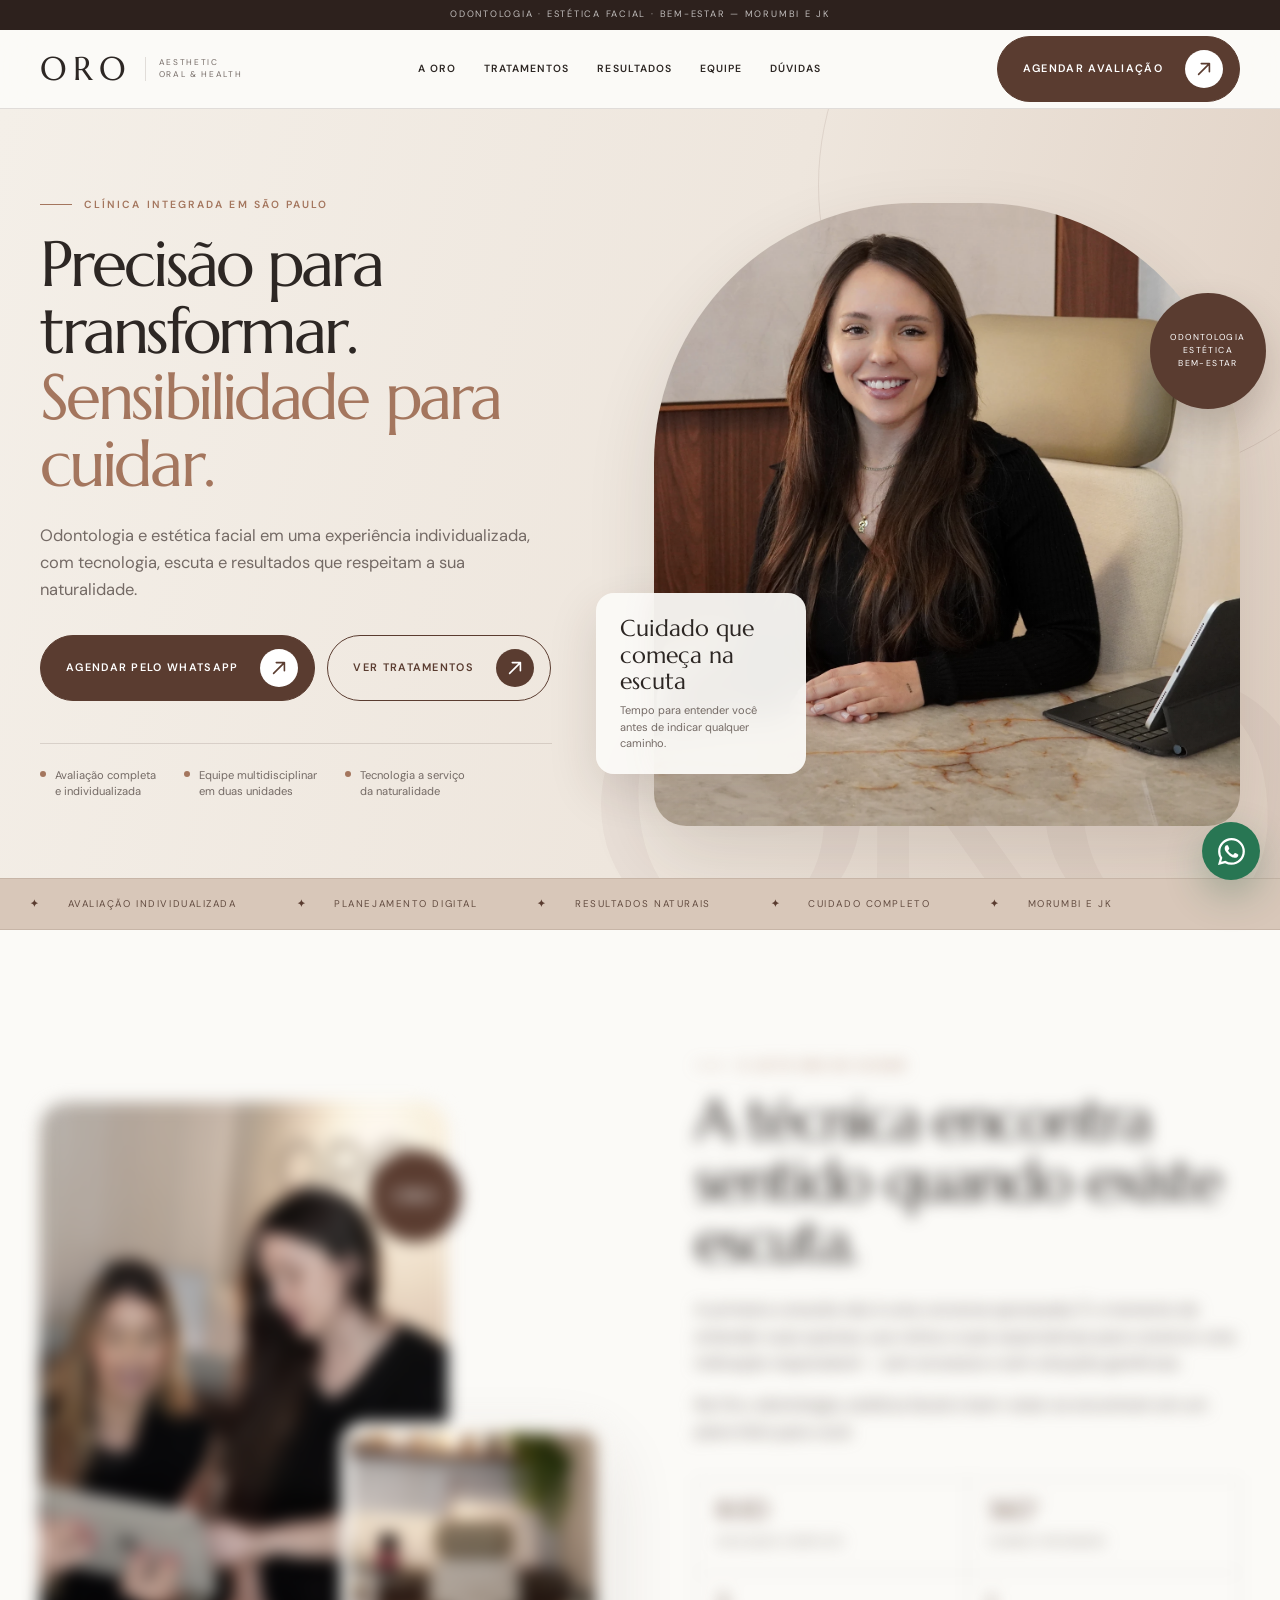
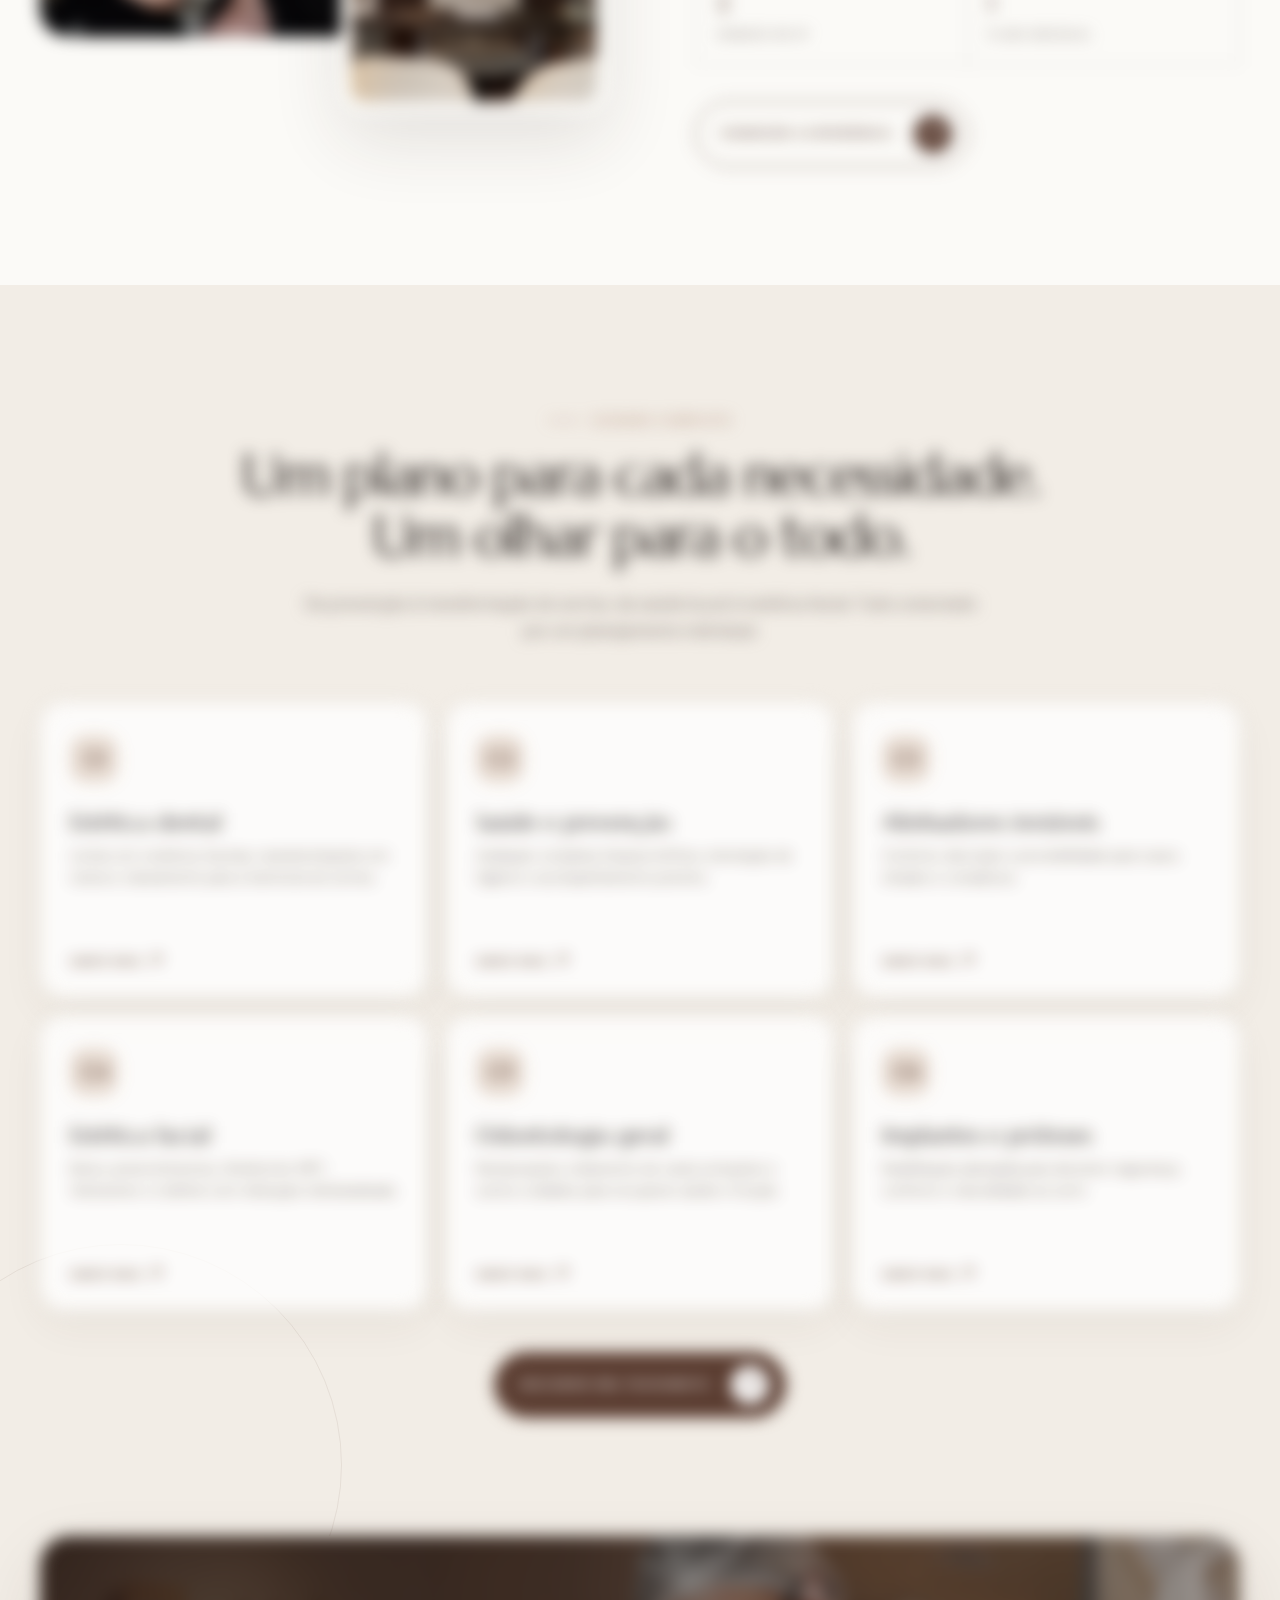
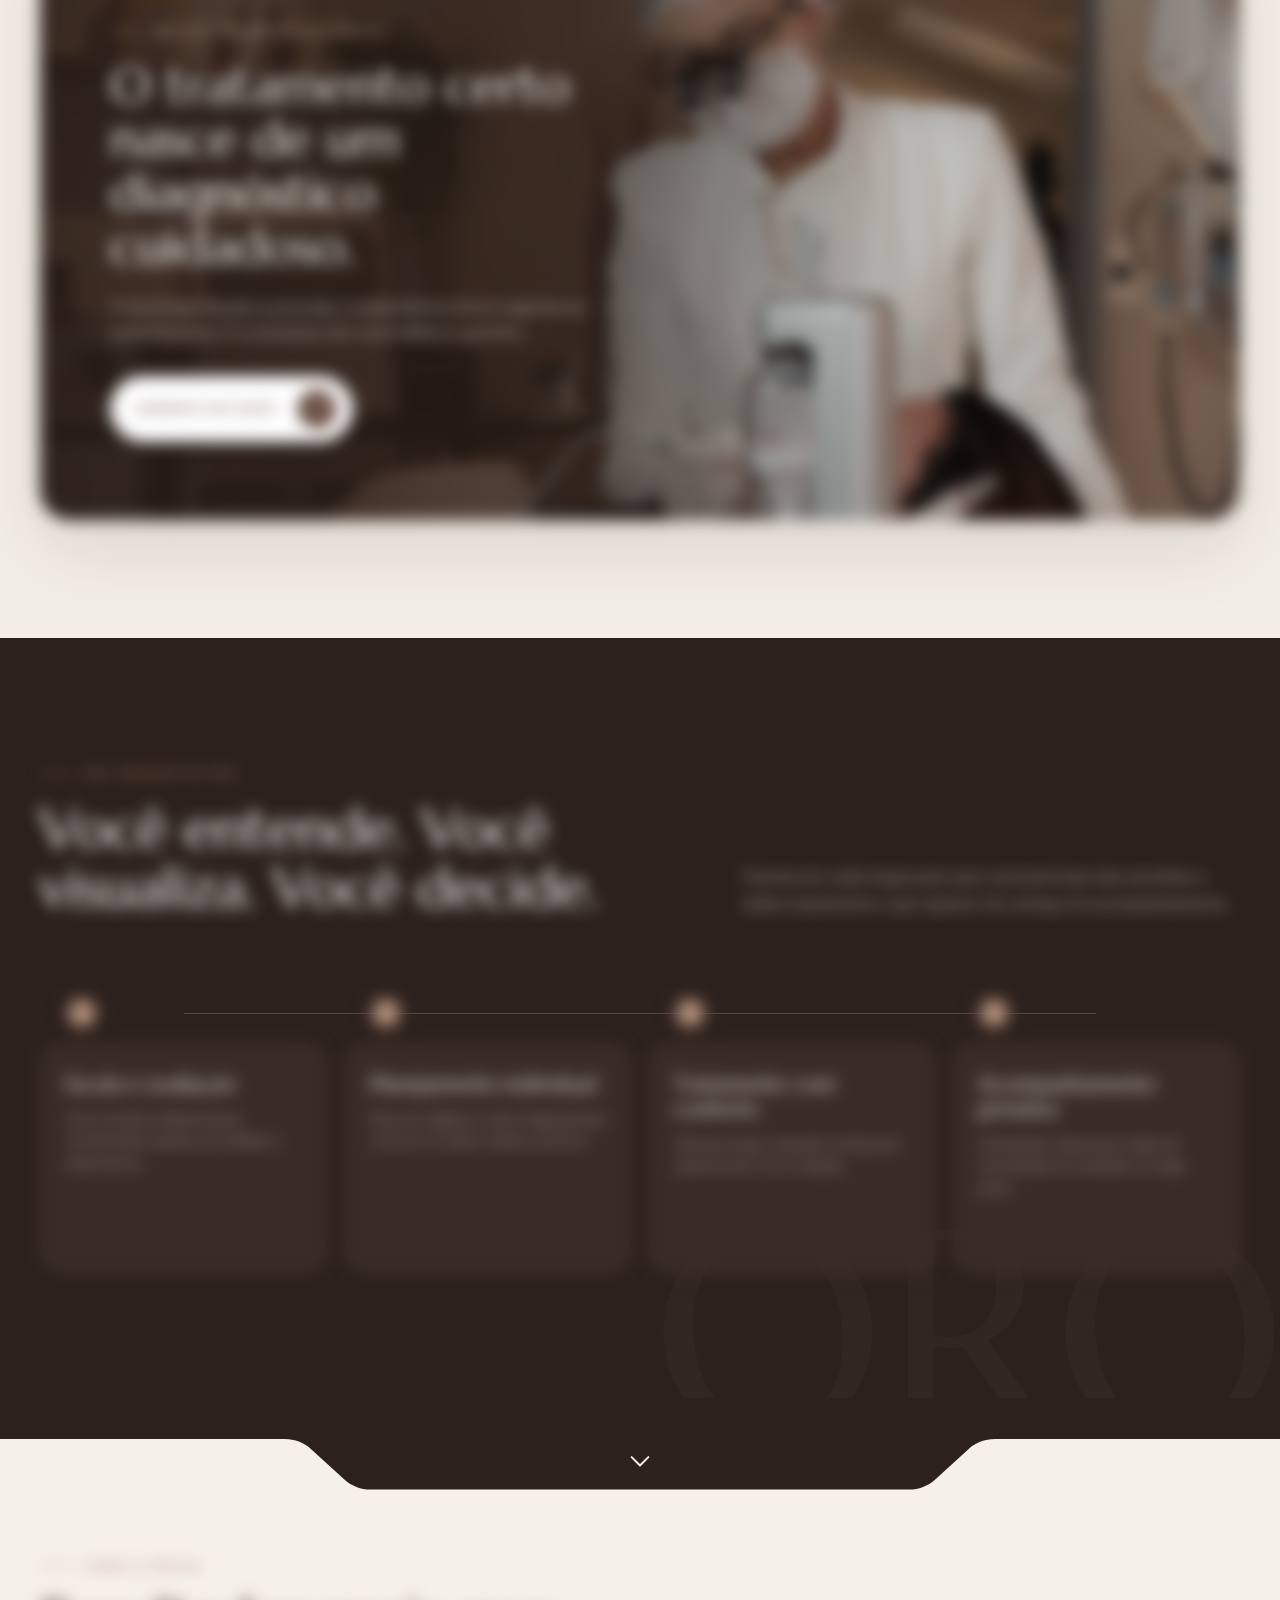
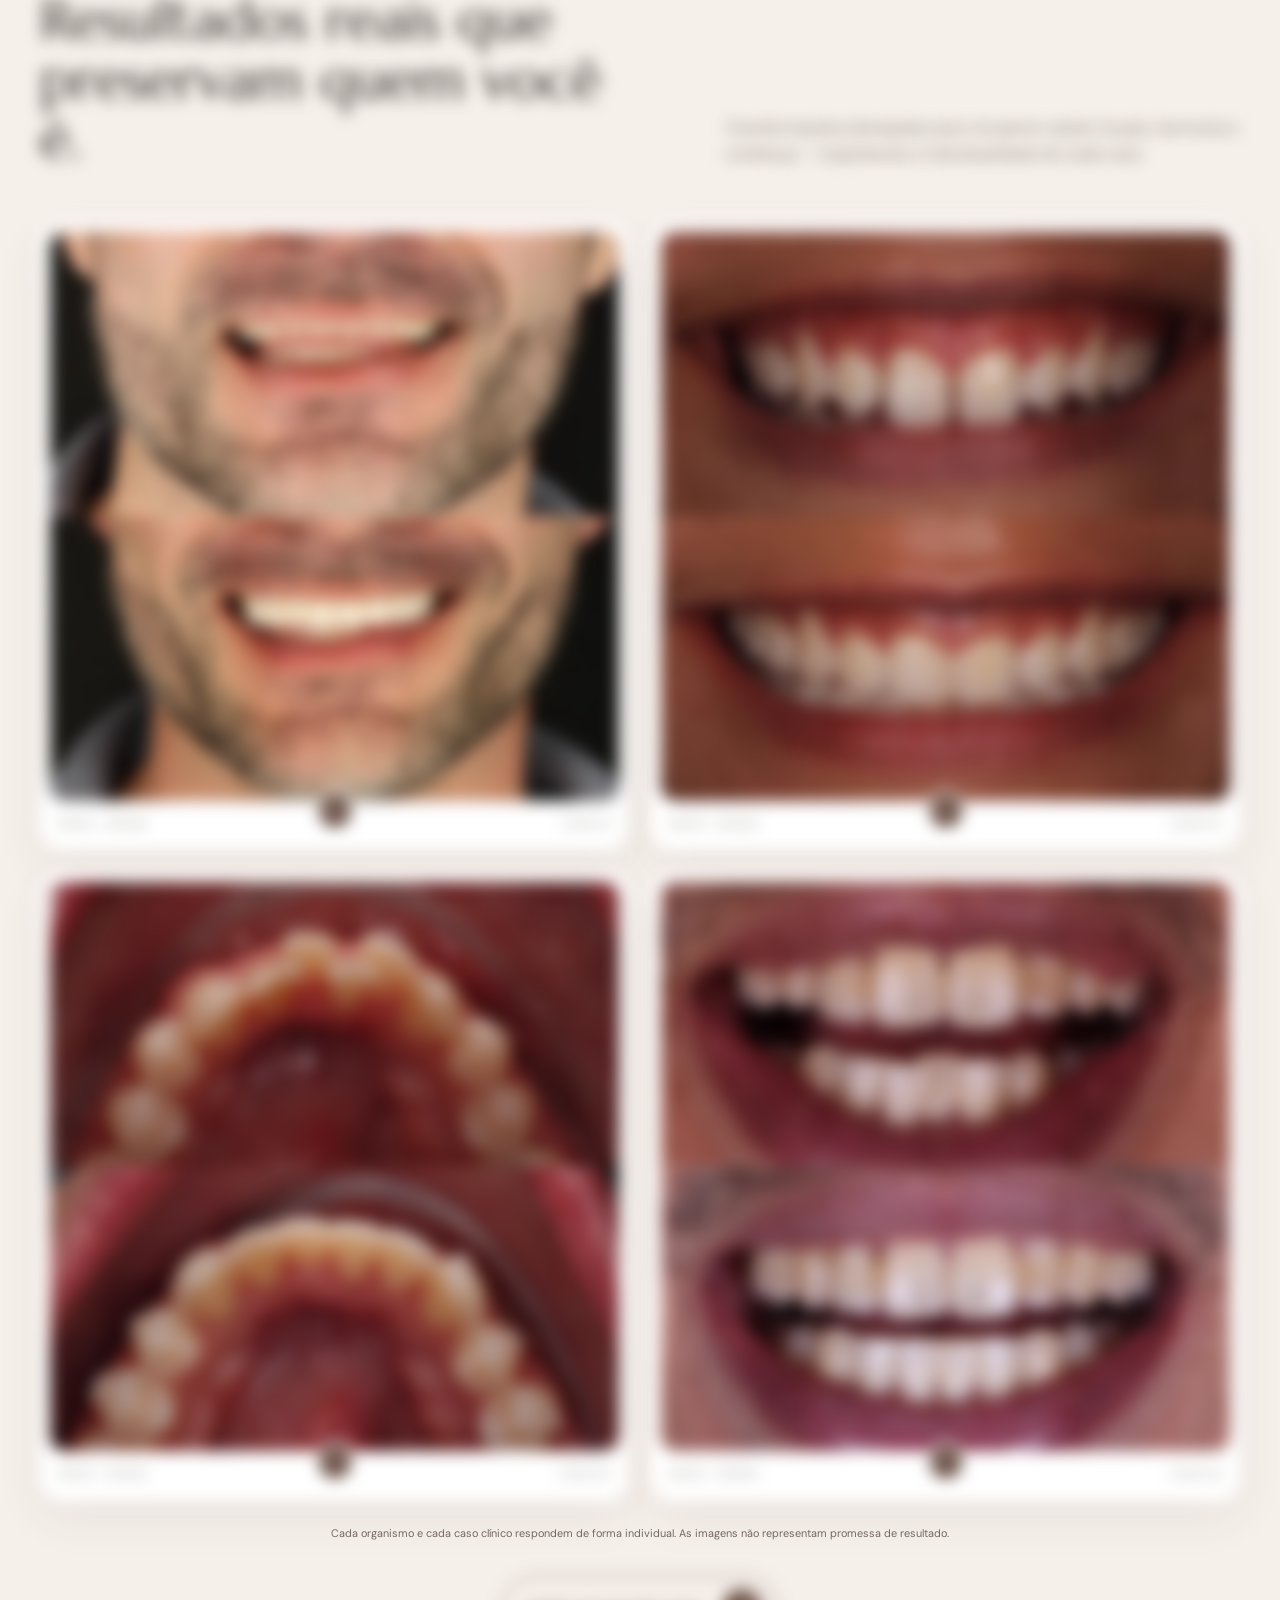
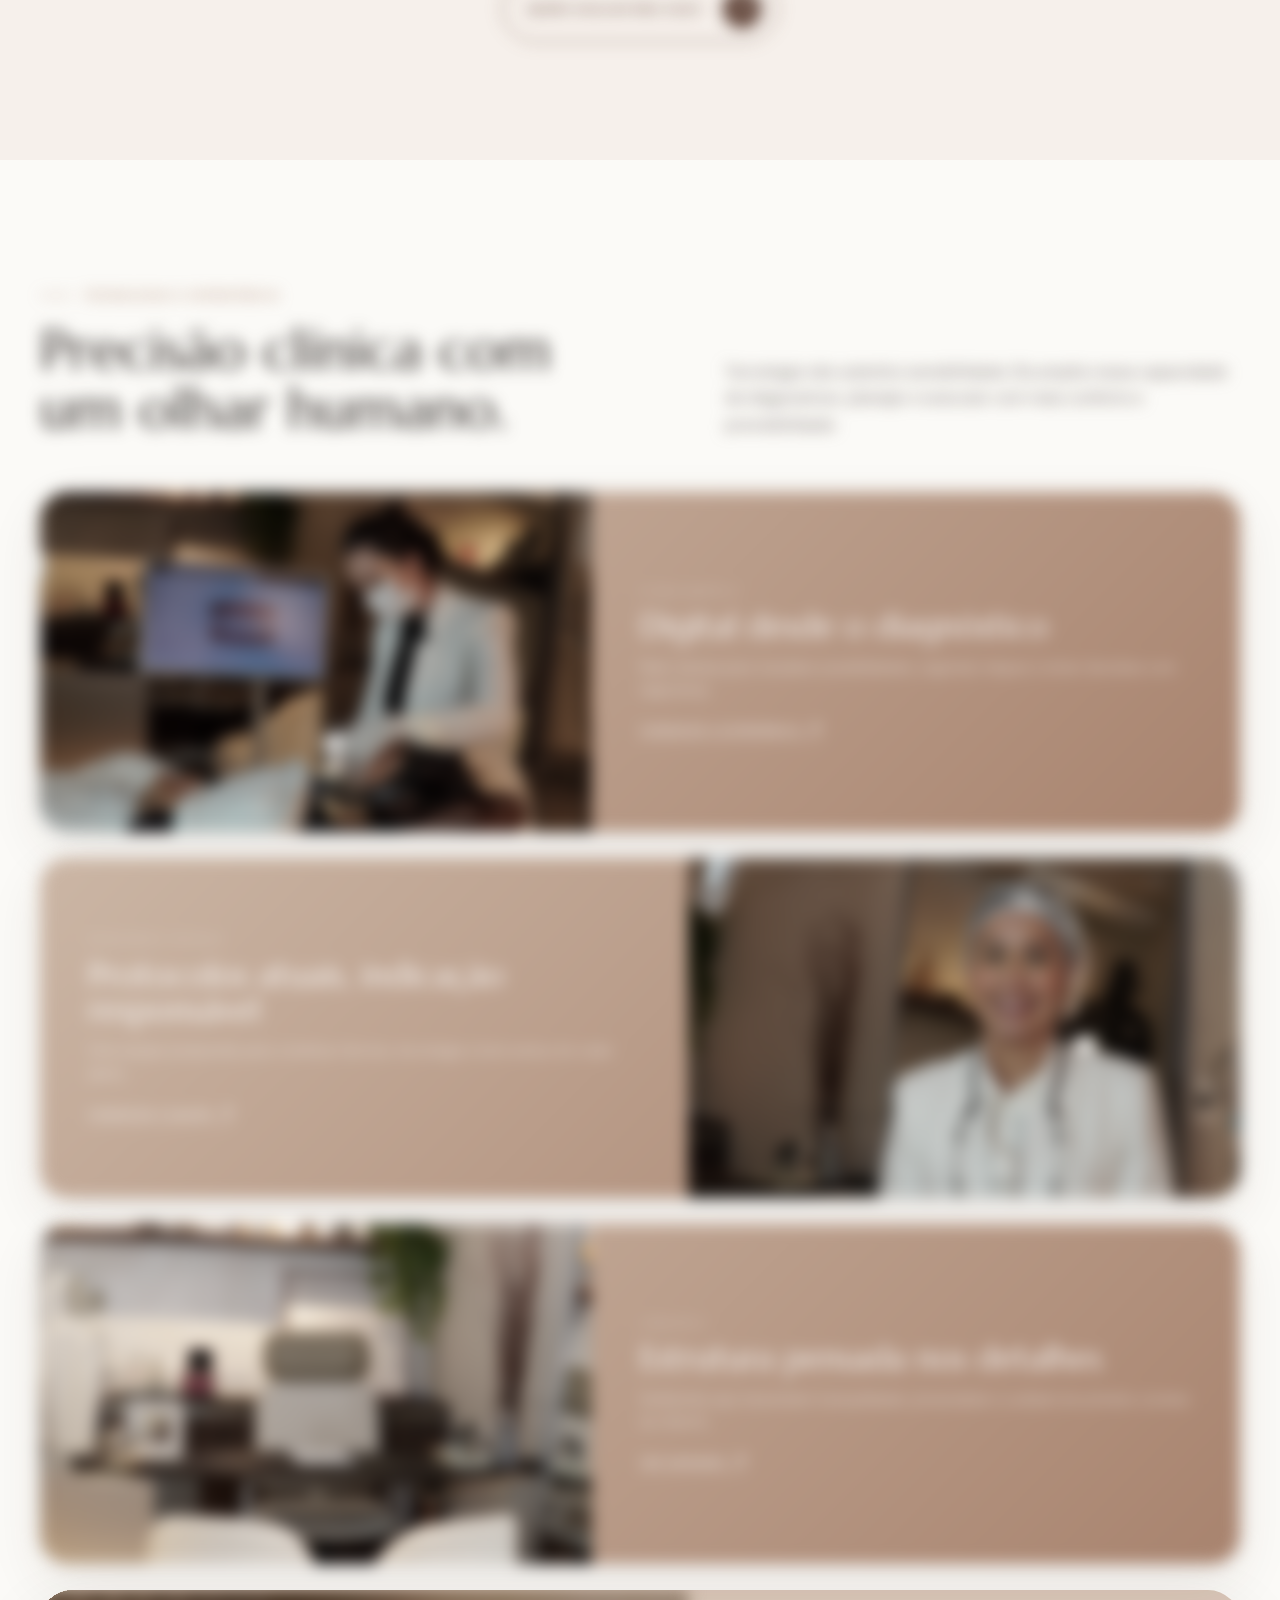
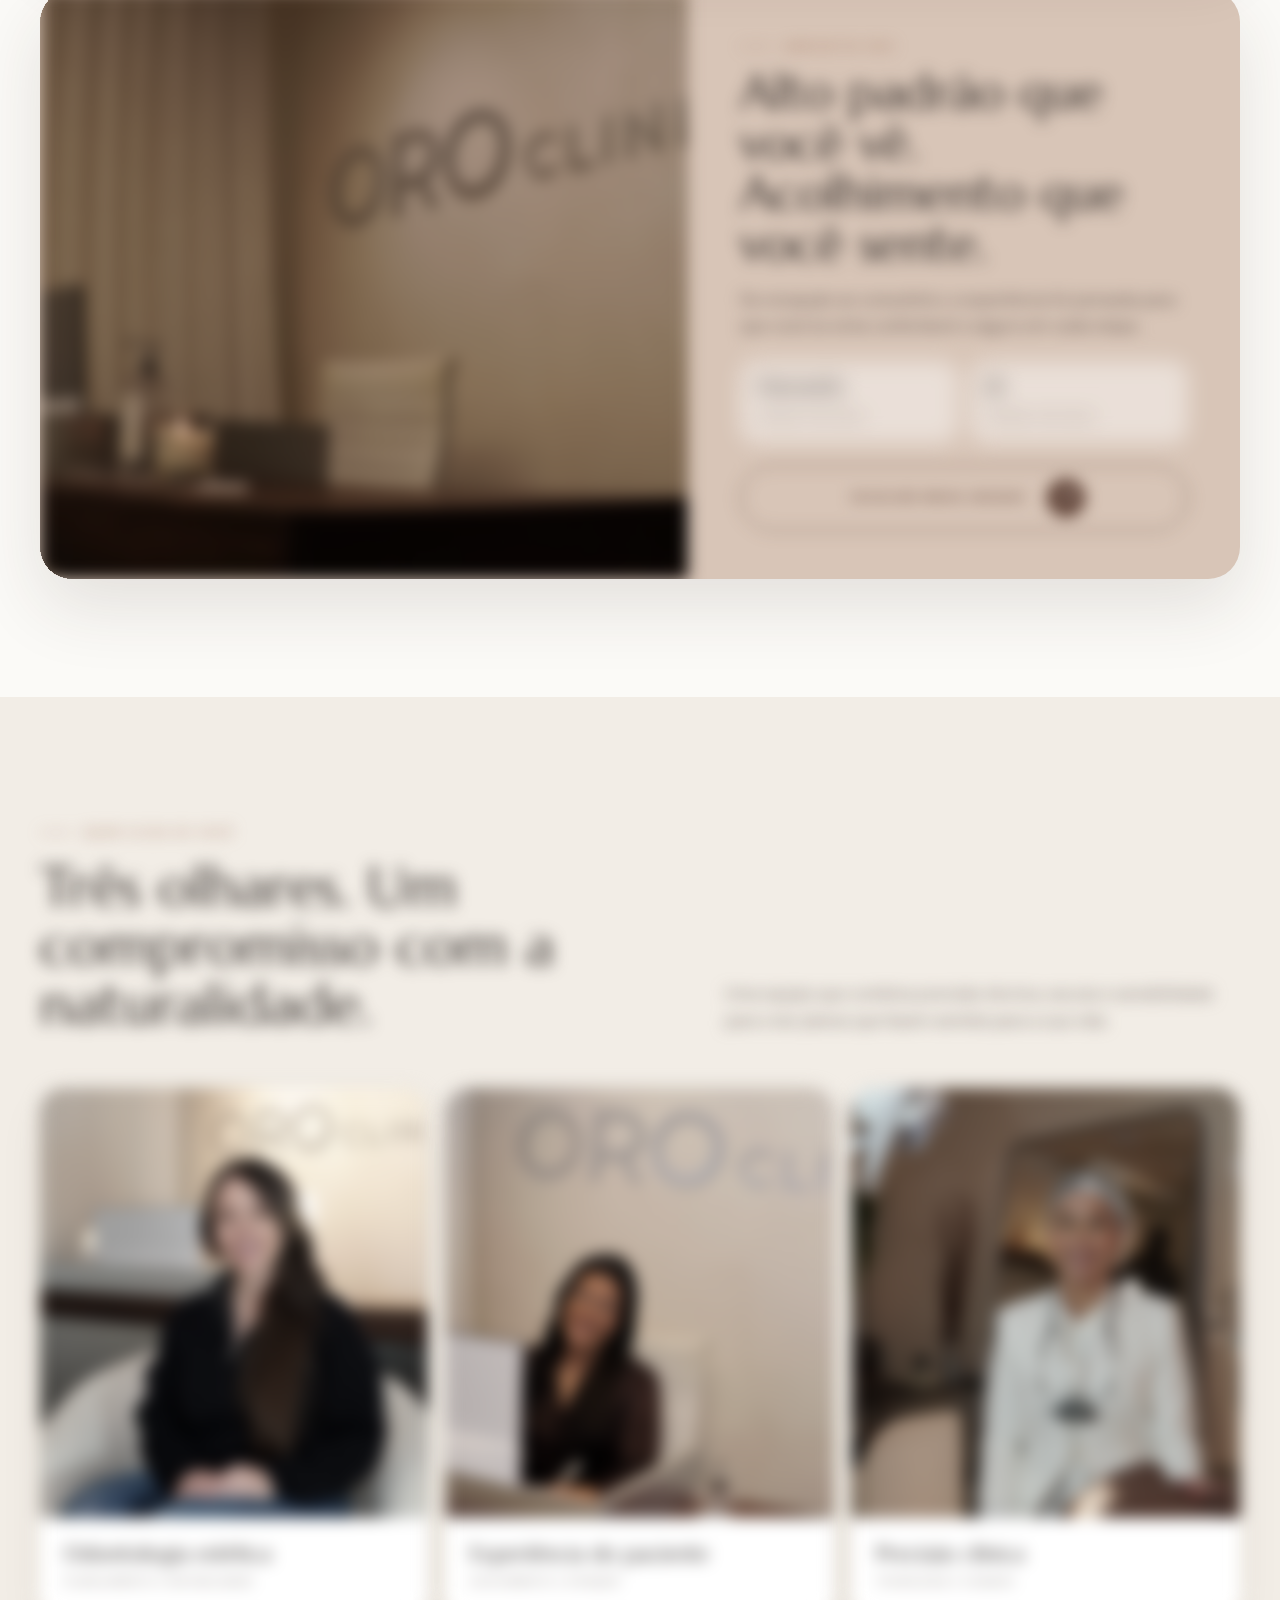
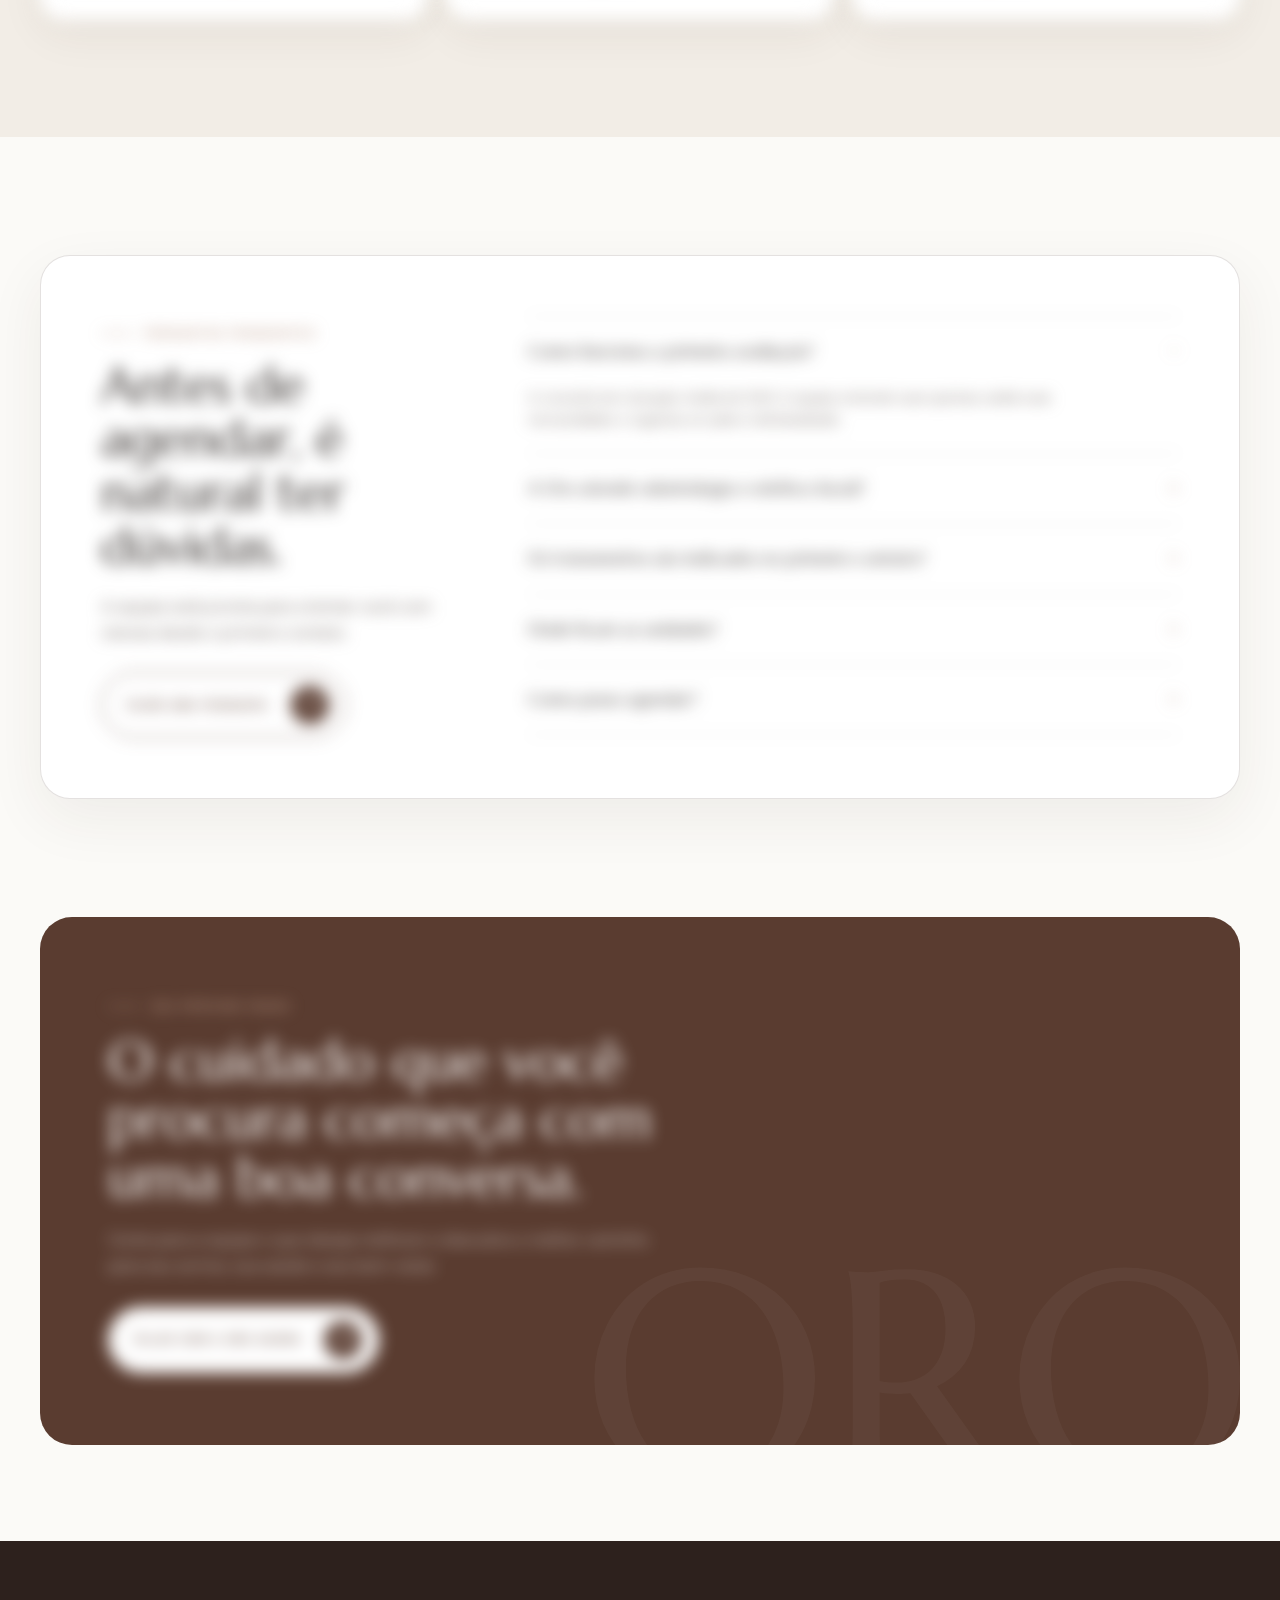
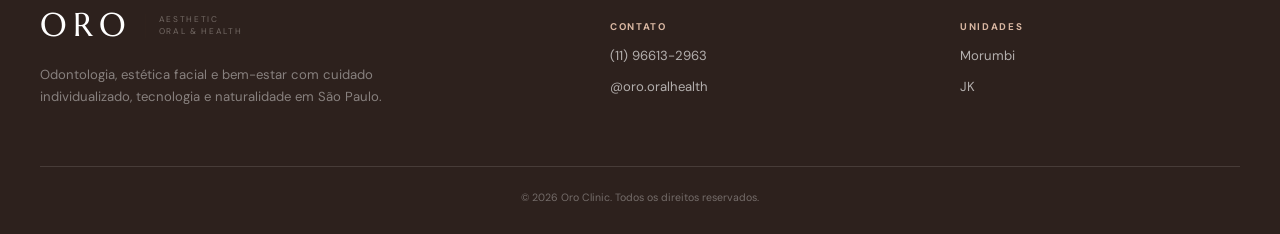
==== commit 1aeedef4: "Atualiza casos clinicos da Oro Clinic" ====
--- a/oro/index.html
+++ b/oro/index.html
@@ -22,7 +22,7 @@
     .care{background:var(--warm);position:relative;overflow:hidden}.care:after{content:"";position:absolute;left:-100px;bottom:-150px;width:440px;height:440px;border:1px solid rgba(90,60,48,.08);border-radius:50%}.section-title{text-align:center;max-width:800px;margin:0 auto 58px}.section-title p{max-width:680px;margin:0 auto;color:var(--muted)}.care-grid{position:relative;z-index:2;display:grid;grid-template-columns:repeat(3,1fr);gap:18px}.care-card{min-height:295px;padding:32px 29px 26px;border:1px solid rgba(84,57,46,.1);border-radius:24px;background:rgba(255,255,255,.78);box-shadow:0 16px 40px rgba(70,47,38,.055);display:flex;flex-direction:column;transition:.35s}.care-card:hover{transform:translateY(-5px);box-shadow:0 24px 56px rgba(70,47,38,.1)}.care-icon{width:48px;height:48px;border-radius:16px;background:var(--rose);display:grid;place-items:center;color:var(--brown);font:400 1.3rem/1 var(--serif)}.care-card h3{margin:25px 0 9px;font:400 1.45rem/1.2 var(--serif)}.care-card p{margin:0 0 22px;color:var(--muted);font-size:.83rem}.care-card a{margin-top:auto;text-decoration:none;font-size:.65rem;font-weight:600;letter-spacing:.11em;text-transform:uppercase;color:var(--brown)}.care-card a:after{content:"  ↗"}.care-cta{text-align:center;margin-top:42px}
     .feature{padding:0 0 118px;background:var(--warm)}.feature-panel{position:relative;min-height:520px;border-radius:30px;overflow:hidden;box-shadow:var(--shadow)}.feature-panel img{position:absolute;inset:0;height:100%;object-fit:cover;object-position:center 45%;filter:saturate(.72)}.feature-panel:after{content:"";position:absolute;inset:0;background:linear-gradient(90deg,rgba(42,29,24,.9),rgba(42,29,24,.68) 44%,rgba(42,29,24,.08) 74%)}.feature-copy{position:relative;z-index:2;width:54%;padding:78px 70px;color:#fff}.feature-copy .eyebrow{color:#dbbda9}.feature-copy h2{margin:18px 0 20px;font:400 clamp(2.7rem,4vw,4.3rem)/1.05 var(--serif)}.feature-copy p{color:rgba(255,255,255,.68);margin-bottom:30px}
     .process{position:relative;background:var(--deep);color:#fff;padding:118px 0 126px}.process:after{content:"ORO";position:absolute;right:-.02em;bottom:-.17em;font:400 18rem/.8 var(--serif);color:rgba(255,255,255,.025);pointer-events:none}.section-arrow{position:absolute;z-index:4;left:0;bottom:-104px;width:100%;height:105px;background:linear-gradient(var(--deep),var(--deep)) center top/100% 29px no-repeat,url("/oro/assets/shape-transicao.svg") center bottom/100% 77px no-repeat;pointer-events:none}.process-head{display:grid;grid-template-columns:1fr .8fr;gap:80px;align-items:end;margin-bottom:68px}.process h2{margin:16px 0 0;max-width:650px;font:400 clamp(2.8rem,4.4vw,4.6rem)/1.05 var(--serif)}.process-head p{margin:0;color:rgba(255,255,255,.58)}.steps{position:relative;z-index:2;display:grid;grid-template-columns:repeat(4,1fr);gap:16px}.steps:before{content:"";position:absolute;left:12%;right:12%;top:28px;height:1px;background:rgba(255,255,255,.18)}.step{position:relative;padding-top:58px}.step-no{position:absolute;top:8px;left:22px;width:40px;height:40px;border-radius:50%;display:grid;place-items:center;background:#b08a75;border:6px solid var(--deep);font-size:.62rem;z-index:2}.step-card{min-height:230px;padding:28px 25px;border-radius:22px;background:#3a2b26;border:1px solid rgba(255,255,255,.08)}.step-card h3{margin:0 0 12px;font:400 1.3rem/1.2 var(--serif)}.step-card p{margin:0;color:rgba(255,255,255,.52);font-size:.81rem}
-    .results{background:#f6f0eb;padding-top:150px}.split-head{display:grid;grid-template-columns:1fr .85fr;gap:80px;align-items:end;margin-bottom:54px}.split-head h2{margin:15px 0 0;font:400 clamp(2.8rem,4.4vw,4.6rem)/1.05 var(--serif)}.split-head p{margin:0;color:var(--muted)}.result-grid{display:grid;grid-template-columns:repeat(3,1fr);gap:18px}.result-card{position:relative;padding:10px 10px 18px;background:#fff;border-radius:22px;box-shadow:0 16px 45px rgba(70,48,39,.08)}.result-card img{aspect-ratio:1/1;object-fit:cover;border-radius:15px}.result-label{display:flex;justify-content:space-between;padding:15px 8px 0;font-size:.62rem;letter-spacing:.11em;text-transform:uppercase;color:var(--muted)}.result-pin{position:absolute;left:50%;bottom:39px;transform:translate(-50%,50%);width:40px;height:40px;border-radius:50%;display:grid;place-items:center;background:var(--brown);color:#fff;border:4px solid #fff;font-size:.72rem}.disclaimer{margin:24px 0 0;color:var(--muted);font-size:.68rem;text-align:center}.results-action{text-align:center;margin-top:34px}
+    .results{background:#f6f0eb;padding-top:150px}.split-head{display:grid;grid-template-columns:1fr .85fr;gap:80px;align-items:end;margin-bottom:54px}.split-head h2{margin:15px 0 0;font:400 clamp(2.8rem,4.4vw,4.6rem)/1.05 var(--serif)}.split-head p{margin:0;color:var(--muted)}.result-grid{display:grid;grid-template-columns:repeat(2,minmax(0,1fr));gap:22px}.result-card{position:relative;padding:10px 10px 18px;background:#fff;border-radius:22px;box-shadow:0 16px 45px rgba(70,48,39,.08)}.result-card img{aspect-ratio:1/1;object-fit:cover;border-radius:15px}.result-label{display:flex;justify-content:space-between;padding:15px 8px 0;font-size:.62rem;letter-spacing:.11em;text-transform:uppercase;color:var(--muted)}.result-pin{position:absolute;left:50%;bottom:39px;transform:translate(-50%,50%);width:40px;height:40px;border-radius:50%;display:grid;place-items:center;background:var(--brown);color:#fff;border:4px solid #fff;font-size:.72rem}.disclaimer{margin:24px 0 0;color:var(--muted);font-size:.68rem;text-align:center}.results-action{text-align:center;margin-top:34px}
     .technology{background:var(--paper);padding-bottom:26px}.tech-stack{display:grid;gap:26px}.tech-card{height:340px;display:grid;grid-template-columns:.92fr 1.08fr;align-items:stretch;border-radius:28px;overflow:hidden;background:linear-gradient(135deg,#cbb6a5,#a8836e);box-shadow:0 18px 52px rgba(69,46,37,.09)}.tech-card:nth-child(even){grid-template-columns:1.08fr .92fr}.tech-card:nth-child(even) .tech-image{order:2}.tech-image{min-width:0;min-height:0;overflow:hidden}.tech-image img{width:100%;height:100%;min-height:0;object-fit:cover;object-position:center center;filter:saturate(.72)}.tech-card:nth-child(2) .tech-image img{object-position:center 32%}.tech-copy{min-width:0;padding:38px 48px;color:#fff;display:flex;flex-direction:column;justify-content:center}.tech-copy span{font-size:.62rem;letter-spacing:.18em;text-transform:uppercase;color:rgba(255,255,255,.65)}.tech-copy h3{margin:8px 0 12px;font:400 2.05rem/1.08 var(--serif)}.tech-copy p{margin:0;color:rgba(255,255,255,.72);font-size:.86rem}.tech-copy a{margin-top:21px;align-self:flex-start;color:#fff;text-decoration:none;font-size:.65rem;font-weight:600;letter-spacing:.1em;text-transform:uppercase;border-bottom:1px solid rgba(255,255,255,.5)}
     .clinic{padding:0 0 118px}.clinic-panel{display:grid;grid-template-columns:1.08fr .92fr;min-height:500px;border-radius:32px;overflow:hidden;background:#d8c5b7;box-shadow:var(--shadow)}.clinic-photo img{height:100%;min-height:500px;object-fit:cover;filter:saturate(.74)}.clinic-copy{padding:48px 52px;display:flex;flex-direction:column;justify-content:center}.clinic-copy h2{margin:13px 0 16px;font:400 clamp(2.6rem,3.8vw,3.9rem)/1.04 var(--serif)}.clinic-copy p{color:#5f514a;margin-block:0}.locations{display:grid;grid-template-columns:1fr 1fr;gap:12px;margin:22px 0}.location{padding:15px 17px;border-radius:16px;background:rgba(255,255,255,.46)}.location strong{display:block;font:400 1.28rem/1 var(--serif);margin-bottom:5px}.location span{font-size:.61rem;letter-spacing:.09em;text-transform:uppercase;color:#6d5b52}
     .team{background:var(--warm)}.team-grid{display:grid;grid-template-columns:repeat(3,1fr);gap:18px}.member{border-radius:24px;overflow:hidden;background:#fff;box-shadow:0 15px 42px rgba(67,45,37,.065)}.member img{height:430px;object-fit:cover;object-position:center 28%;filter:saturate(.72);transition:.5s}.member:hover img{transform:scale(1.025);filter:saturate(.9)}.member:nth-child(2) img{object-position:36% center}.member-copy{padding:23px 24px 26px}.member-copy strong{display:block;font:400 1.35rem/1.2 var(--serif)}.member-copy span{font-size:.64rem;letter-spacing:.1em;text-transform:uppercase;color:var(--muted)}
@@ -67,7 +67,12 @@
     </div><div class="care-cta" data-reveal><a class="btn js-wa" data-cta="tratamentos" href="https://wa.me/5511966132963?text=Ol%C3%A1%2C%20quero%20entender%20qual%20tratamento%20%C3%A9%20indicado%20para%20mim." target="_blank" rel="noopener">Descobrir meu tratamento</a></div></div></section>
     <section class="feature"><div class="wrap"><div class="feature-panel" data-reveal><img src="/oro/assets/atendimento-clinico.webp" alt="Atendimento clínico detalhado na Oro Clinic"><div class="feature-copy"><span class="eyebrow">Mais do que um procedimento</span><h2>O tratamento certo nasce de um diagnóstico cuidadoso.</h2><p>A tecnologia amplia a precisão. A experiência clínica organiza as possibilidades. E a conversa com você define o caminho.</p><a class="btn btn--light js-wa" data-cta="diagnostico" href="https://wa.me/5511966132963?text=Ol%C3%A1%2C%20quero%20agendar%20uma%20avalia%C3%A7%C3%A3o%20completa%20na%20Oro." target="_blank" rel="noopener">Agendar avaliação</a></div></div></div></section>
     <section class="process"><div class="wrap"><div class="process-head" data-reveal><div><span class="eyebrow">Sua jornada na Oro</span><h2>Você entende. Você visualiza. Você decide.</h2></div><p>Clareza em cada etapa para que você participe das escolhas e saiba exatamente o que esperar do começo ao acompanhamento.</p></div><div class="steps"><article class="step" data-reveal><span class="step-no">01</span><div class="step-card"><h3>Escuta e avaliação</h3><p>Uma consulta cuidadosa para compreender queixas, prioridades e expectativas.</p></div></article><article class="step" data-reveal><span class="step-no">02</span><div class="step-card"><h3>Planejamento individual</h3><p>Recursos digitais e visão integrada para construir um plano realista e preciso.</p></div></article><article class="step" data-reveal><span class="step-no">03</span><div class="step-card"><h3>Tratamento com conforto</h3><p>Técnicas atuais e atenção contínua em cada encontro com a equipe.</p></div></article><article class="step" data-reveal><span class="step-no">04</span><div class="step-card"><h3>Acompanhamento próximo</h3><p>Orientações claras para cuidar da manutenção do resultado no longo prazo.</p></div></article></div></div><span class="section-arrow" aria-hidden="true"></span></section>
-    <section class="section results" id="resultados"><div class="wrap"><div class="split-head" data-reveal><div><span class="eyebrow">Casos clínicos</span><h2>Resultados reais que preservam quem você é.</h2></div><p>Transformações planejadas para recuperar saúde, função, harmonia e confiança — respeitando a individualidade de cada caso.</p></div><div class="result-grid"><article class="result-card" data-reveal><img src="/oro/assets/resultado-01.webp" alt="Antes e depois de tratamento odontológico 1"><div class="result-label"><span>Antes · Depois</span><span>Caso 01</span></div><span class="result-pin">ORO</span></article><article class="result-card" data-reveal><img src="/oro/assets/resultado-02.webp" alt="Antes e depois de tratamento odontológico 2"><div class="result-label"><span>Antes · Depois</span><span>Caso 02</span></div><span class="result-pin">ORO</span></article><article class="result-card" data-reveal><img src="/oro/assets/resultado-03.webp" alt="Antes e depois de tratamento odontológico 3"><div class="result-label"><span>Antes · Depois</span><span>Caso 03</span></div><span class="result-pin">ORO</span></article></div><p class="disclaimer">Cada organismo e cada caso clínico respondem de forma individual. As imagens não representam promessa de resultado.</p><div class="results-action" data-reveal><a class="btn btn--line js-wa" data-cta="resultados" href="https://wa.me/5511966132963?text=Ol%C3%A1%2C%20vi%20os%20resultados%20e%20quero%20avaliar%20o%20meu%20caso." target="_blank" rel="noopener">Quero avaliar meu caso</a></div></div></section>
+    <section class="section results" id="resultados"><div class="wrap"><div class="split-head" data-reveal><div><span class="eyebrow">Casos clínicos</span><h2>Resultados reais que preservam quem você é.</h2></div><p>Transformações planejadas para recuperar saúde, função, harmonia e confiança — respeitando a individualidade de cada caso.</p></div><div class="result-grid">
+      <article class="result-card" data-reveal><img src="/oro/assets/resultado-01.webp" alt="Comparativo antes e depois de sorriso, caso 01" loading="lazy"><div class="result-label"><span>Antes · Depois</span><span>Caso 01</span></div><span class="result-pin">ORO</span></article>
+      <article class="result-card" data-reveal><img src="/oro/assets/resultado-02.webp" alt="Comparativo antes e depois de dentes anteriores, caso 02" loading="lazy"><div class="result-label"><span>Antes · Depois</span><span>Caso 02</span></div><span class="result-pin">ORO</span></article>
+      <article class="result-card" data-reveal><img src="/oro/assets/resultado-03.webp" alt="Comparativo antes e depois da arcada superior, caso 03" loading="lazy"><div class="result-label"><span>Antes · Depois</span><span>Caso 03</span></div><span class="result-pin">ORO</span></article>
+      <article class="result-card" data-reveal><img src="/oro/assets/resultado-04.webp" alt="Comparativo antes e depois dos dentes inferiores, caso 04" loading="lazy"><div class="result-label"><span>Antes · Depois</span><span>Caso 04</span></div><span class="result-pin">ORO</span></article>
+    </div><p class="disclaimer">Cada organismo e cada caso clínico respondem de forma individual. As imagens não representam promessa de resultado.</p><div class="results-action" data-reveal><a class="btn btn--line js-wa" data-cta="resultados" href="https://wa.me/5511966132963?text=Ol%C3%A1%2C%20vi%20os%20resultados%20e%20quero%20avaliar%20o%20meu%20caso." target="_blank" rel="noopener">Quero avaliar meu caso</a></div></div></section>
     <section class="section technology"><div class="wrap"><div class="split-head" data-reveal><div><span class="eyebrow">Tecnologia e experiência</span><h2>Precisão clínica com um olhar humano.</h2></div><p>Tecnologia não substitui sensibilidade. Ela amplia nossa capacidade de diagnosticar, planejar e executar com mais conforto e previsibilidade.</p></div><div class="tech-stack"><article class="tech-card" data-reveal><div class="tech-image"><img src="/oro/assets/planejamento-digital.webp" alt="Planejamento odontológico digital"></div><div class="tech-copy"><span>Planejamento</span><h3>Digital desde o diagnóstico</h3><p>Mais clareza para visualizar possibilidades, organizar etapas e tomar decisões com segurança.</p><a href="#agendamento">Conhecer a experiência</a></div></article><article class="tech-card" data-reveal><div class="tech-image"><img src="/oro/assets/especialista-03.webp" alt="Profissional da Oro Clinic"></div><div class="tech-copy"><span>Excelência técnica</span><h3>Protocolos atuais, indicação responsável</h3><p>Uma equipe preparada para combinar técnica, tecnologia e bom senso em cada plano.</p><a href="#equipe">Conhecer a equipe</a></div></article><article class="tech-card" data-reveal><div class="tech-image"><img src="/oro/assets/clinica-consultorio.webp" alt="Consultório equipado da Oro Clinic"></div><div class="tech-copy"><span>Conforto</span><h3>Estrutura pensada nos detalhes</h3><p>Ambientes que transmitem tranquilidade, privacidade e cuidado do primeiro contato ao retorno.</p><a href="#unidades">Ver unidades</a></div></article></div></div></section>
     <section class="clinic" id="unidades"><div class="wrap"><div class="clinic-panel"><div class="clinic-photo"><img src="/oro/assets/clinica-recepcao.webp" alt="Recepção da Oro Clinic" loading="lazy"></div><div class="clinic-copy" data-reveal><span class="eyebrow">Ambientes Oro</span><h2>Alto padrão que você vê. Acolhimento que você sente.</h2><p>Da recepção ao consultório, a experiência foi pensada para que você se sinta confortável e seguro em cada etapa.</p><div class="locations"><div class="location"><strong>Morumbi</strong><span>Unidade São Paulo</span></div><div class="location"><strong>JK</strong><span>Unidade São Paulo</span></div></div><a class="btn btn--line js-wa" data-cta="unidades" href="https://wa.me/5511966132963?text=Ol%C3%A1%2C%20quero%20saber%20qual%20unidade%20da%20Oro%20%C3%A9%20melhor%20para%20mim." target="_blank" rel="noopener">Escolher minha unidade</a></div></div></div></section>
     <section class="section team" id="equipe"><div class="wrap"><div class="split-head" data-reveal><div><span class="eyebrow">Quem cuida de você</span><h2>Três olhares. Um compromisso com a naturalidade.</h2></div><p>Uma equipe que combina precisão técnica, escuta e sensibilidade para criar planos que fazem sentido para a sua vida.</p></div><div class="team-grid"><article class="member" data-reveal><img src="/oro/assets/especialista-01.webp" alt="Profissional da equipe Oro Clinic" loading="lazy"><div class="member-copy"><strong>Odontologia estética</strong><span>Planejamento e naturalidade</span></div></article><article class="member" data-reveal><img src="/oro/assets/especialista-02.webp" alt="Profissional da equipe Oro Clinic" loading="lazy"><div class="member-copy"><strong>Experiência do paciente</strong><span>Acolhimento e atenção</span></div></article><article class="member" data-reveal><img src="/oro/assets/especialista-03.webp" alt="Profissional da equipe Oro Clinic" loading="lazy"><div class="member-copy"><strong>Precisão clínica</strong><span>Tecnologia e cuidado</span></div></article></div></div></section>
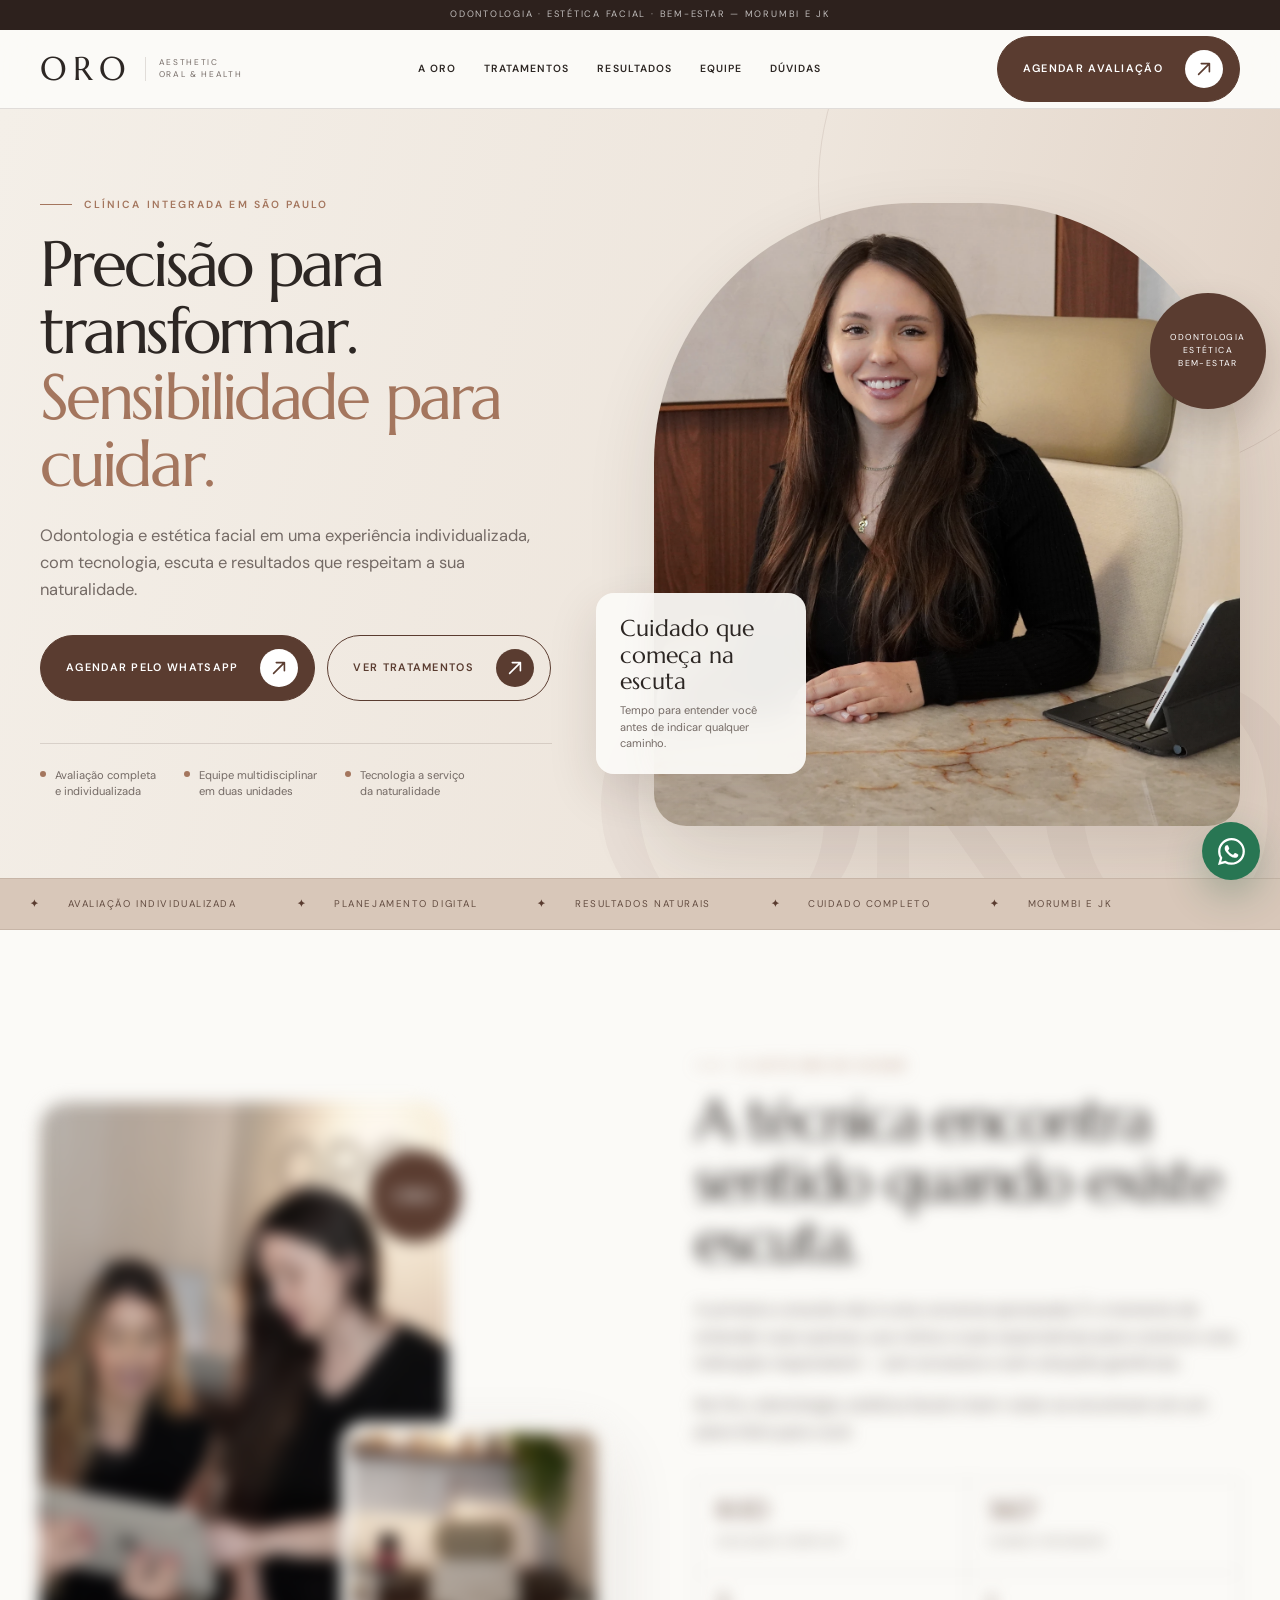
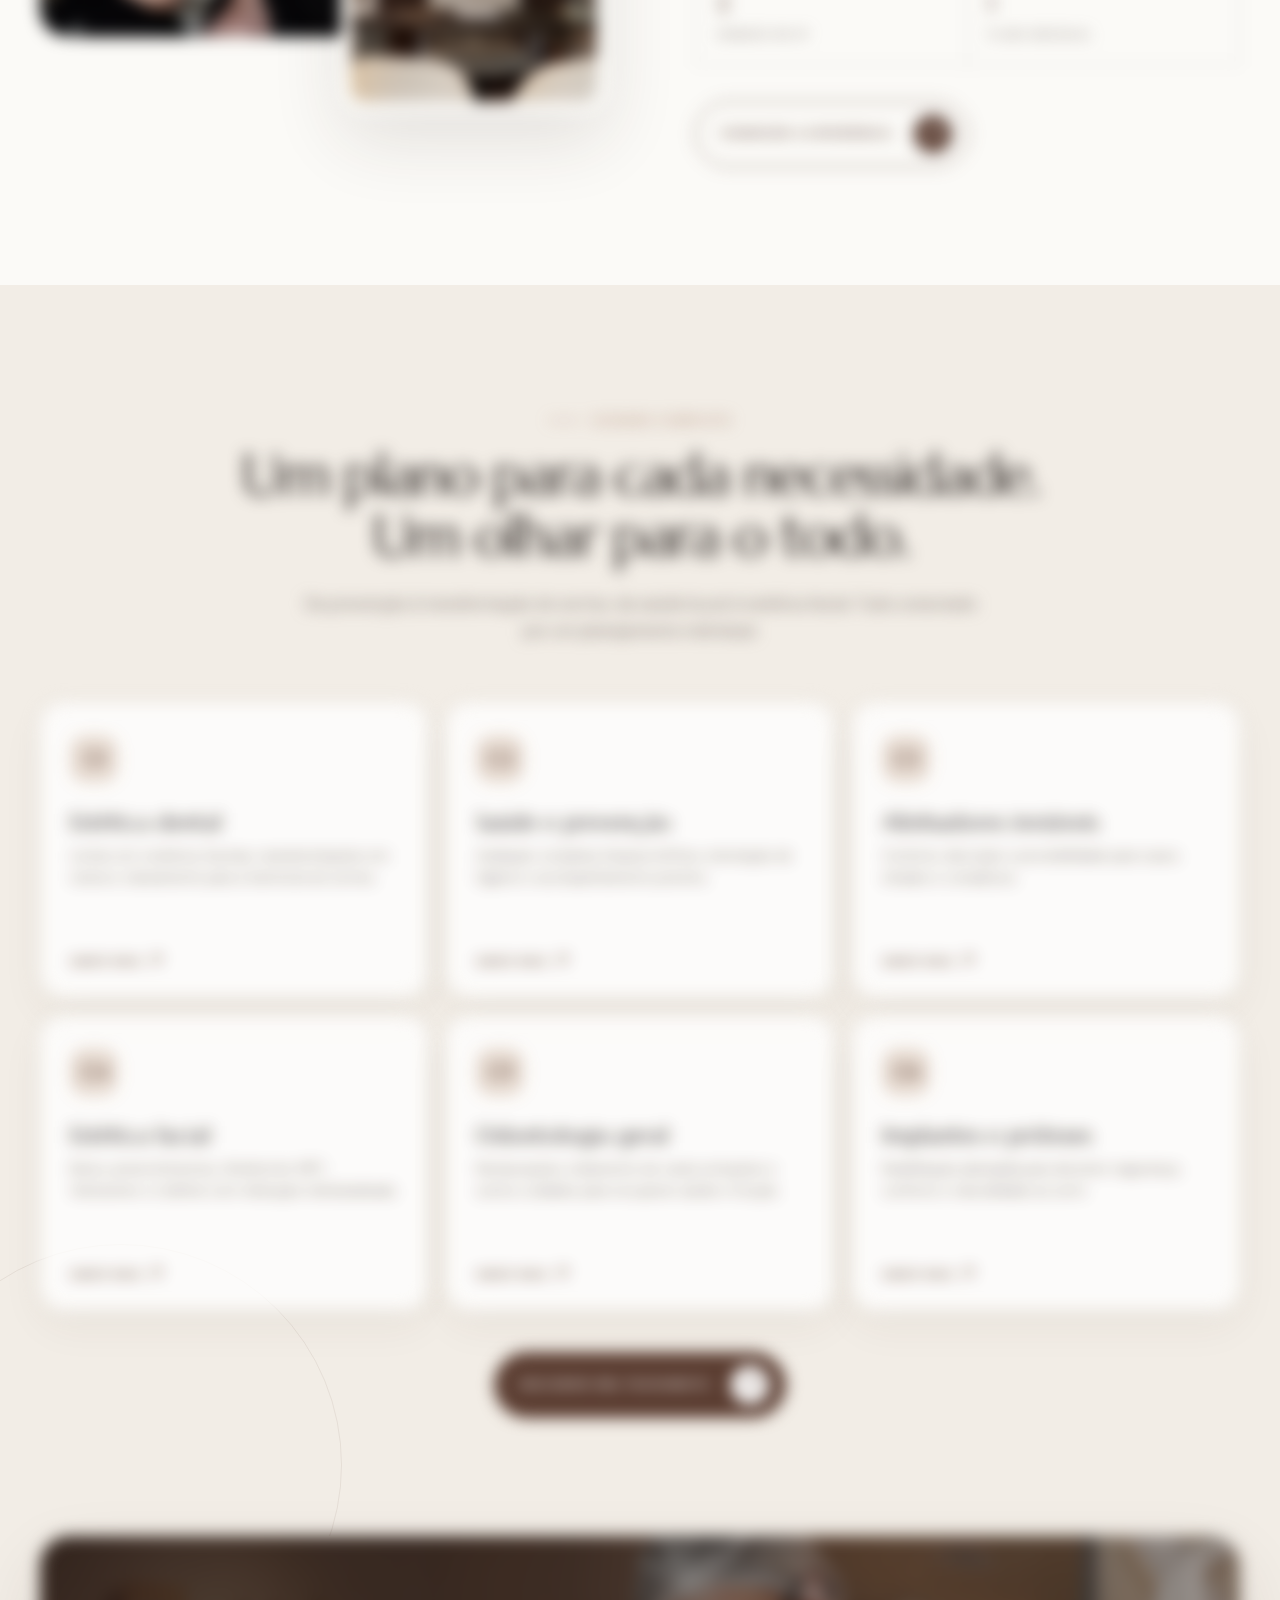
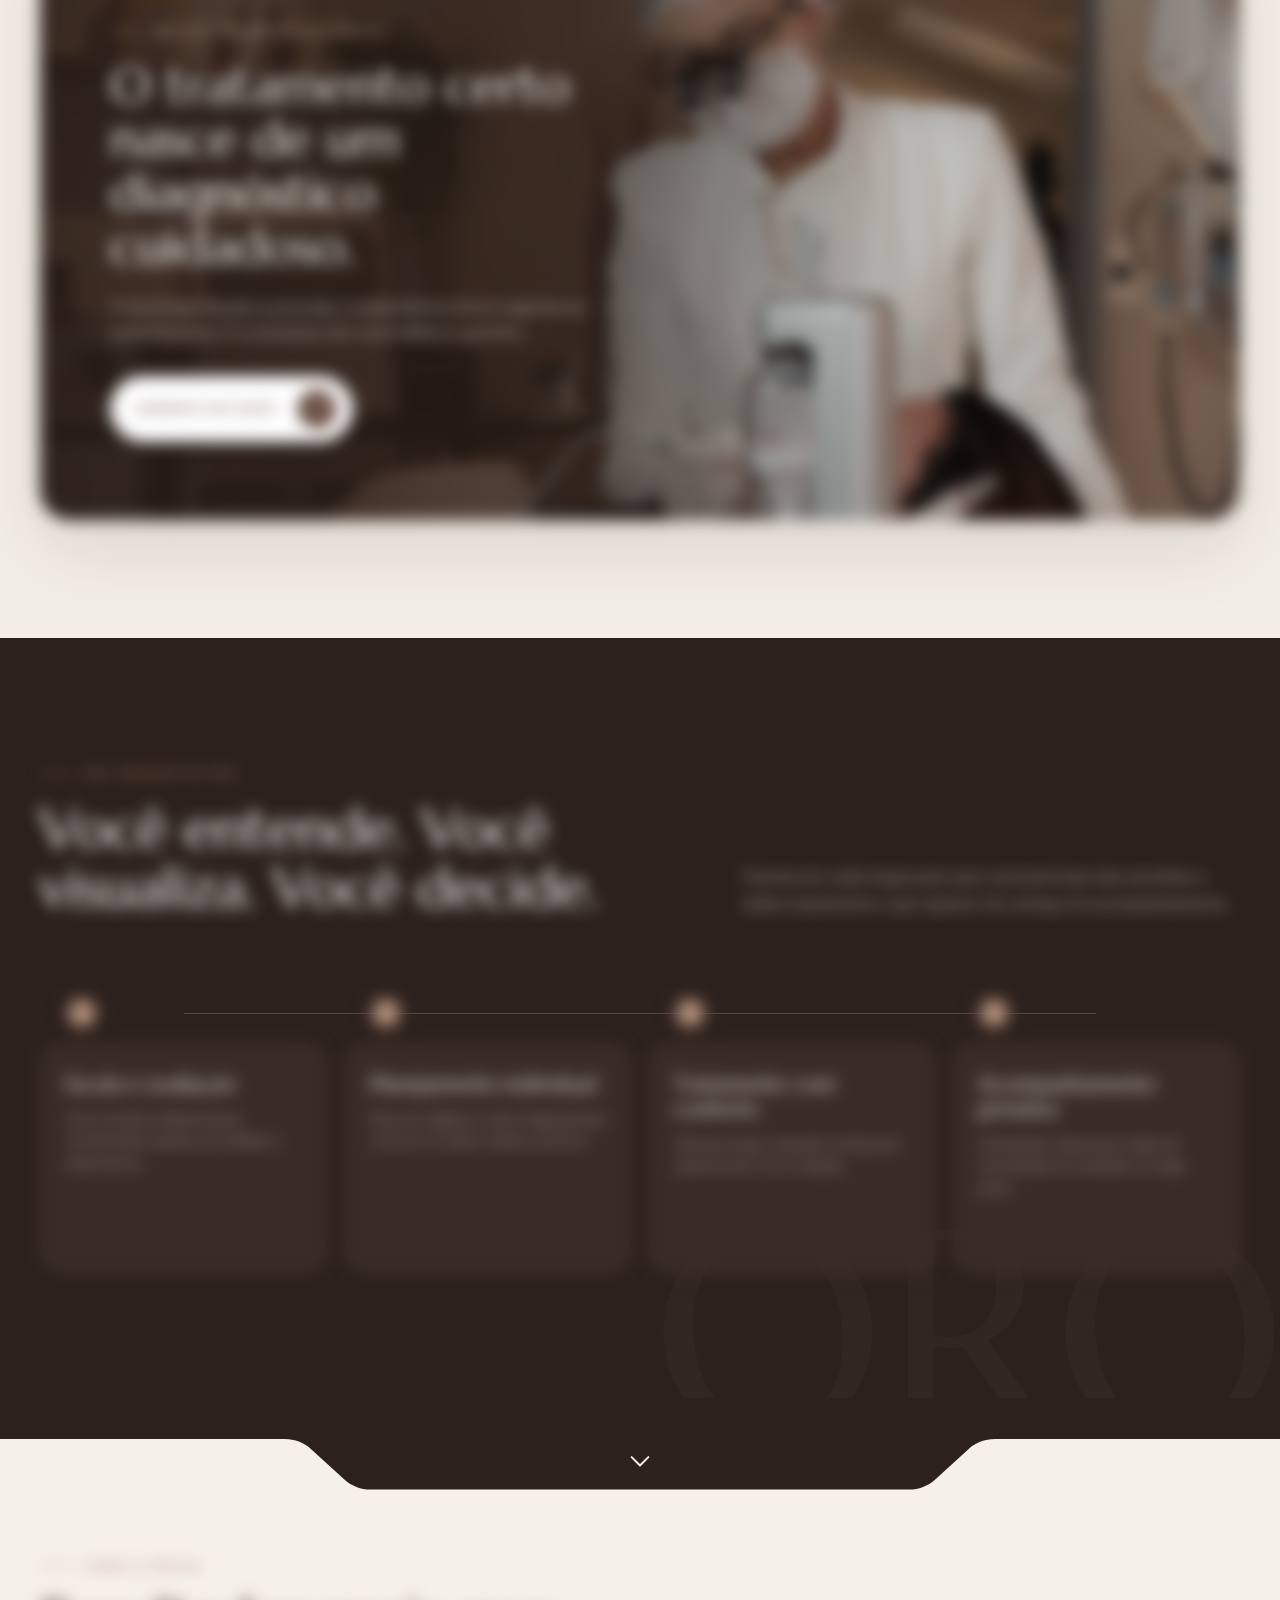
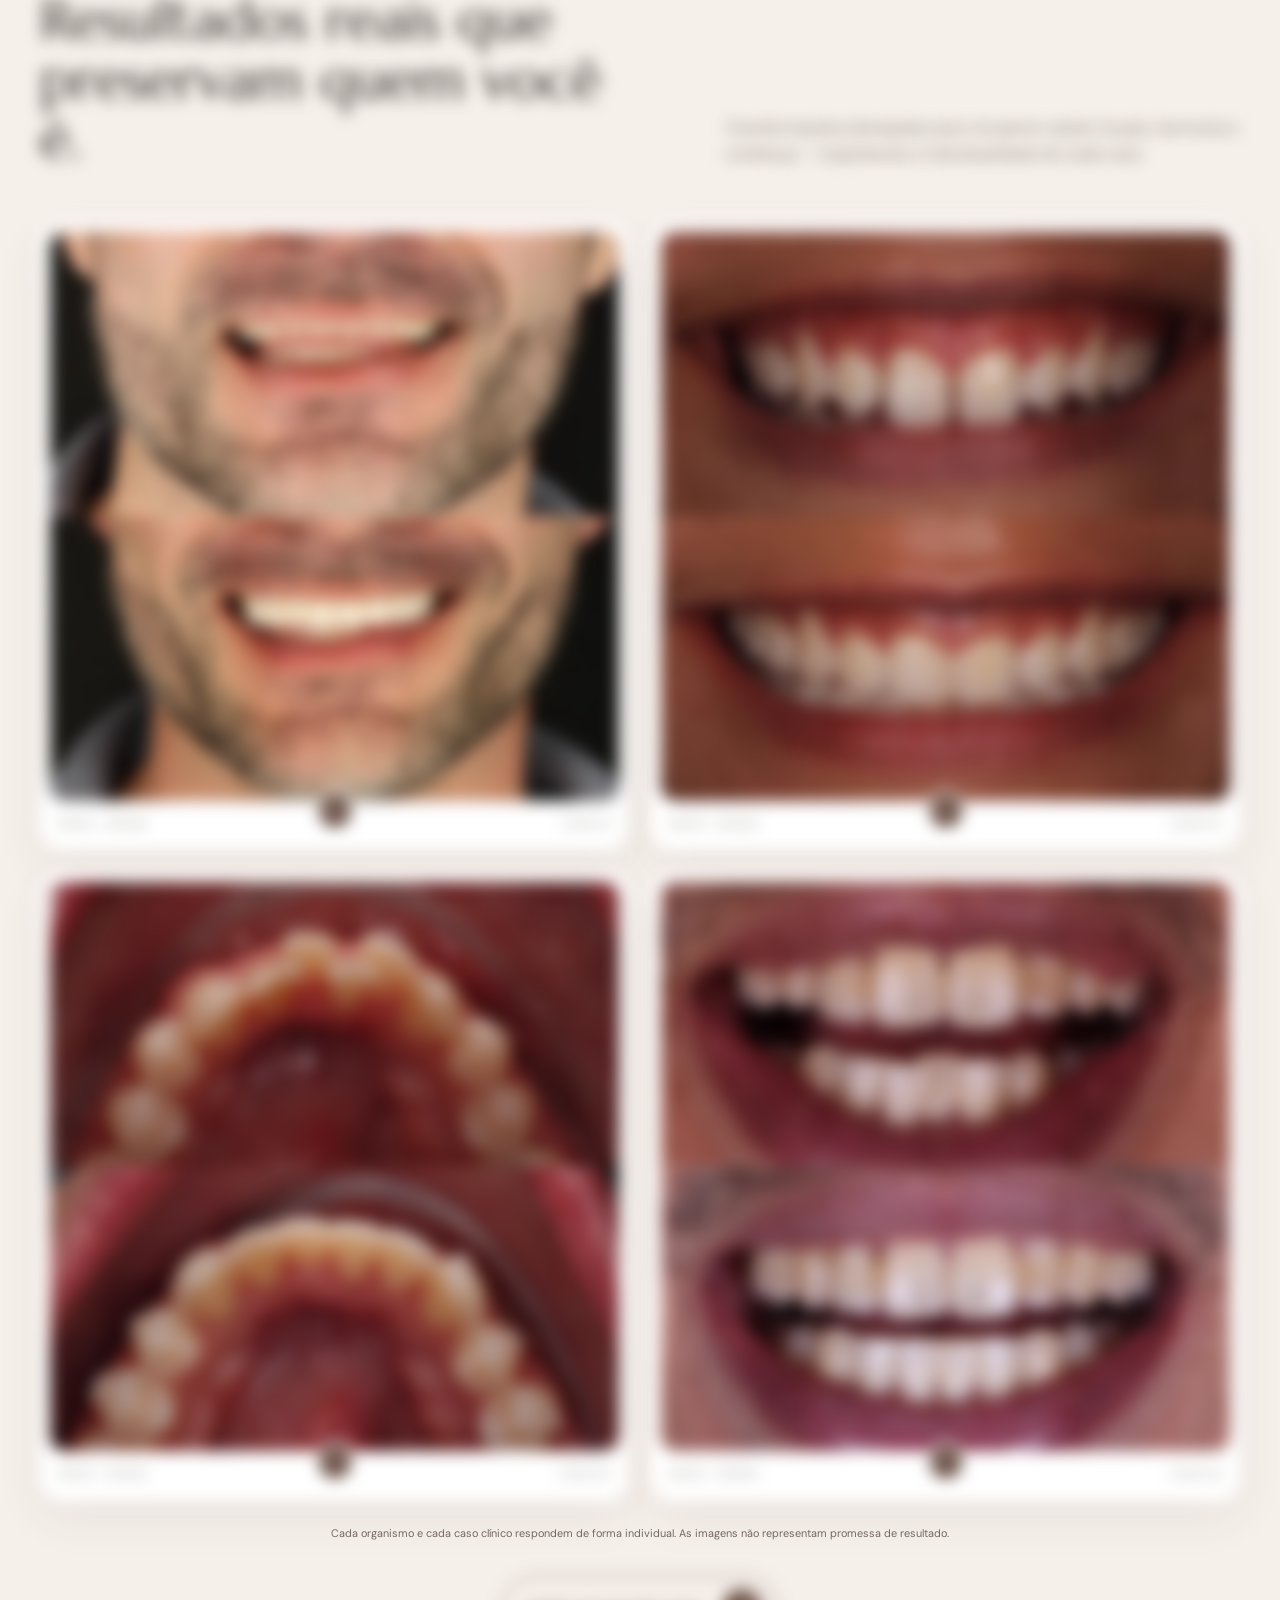
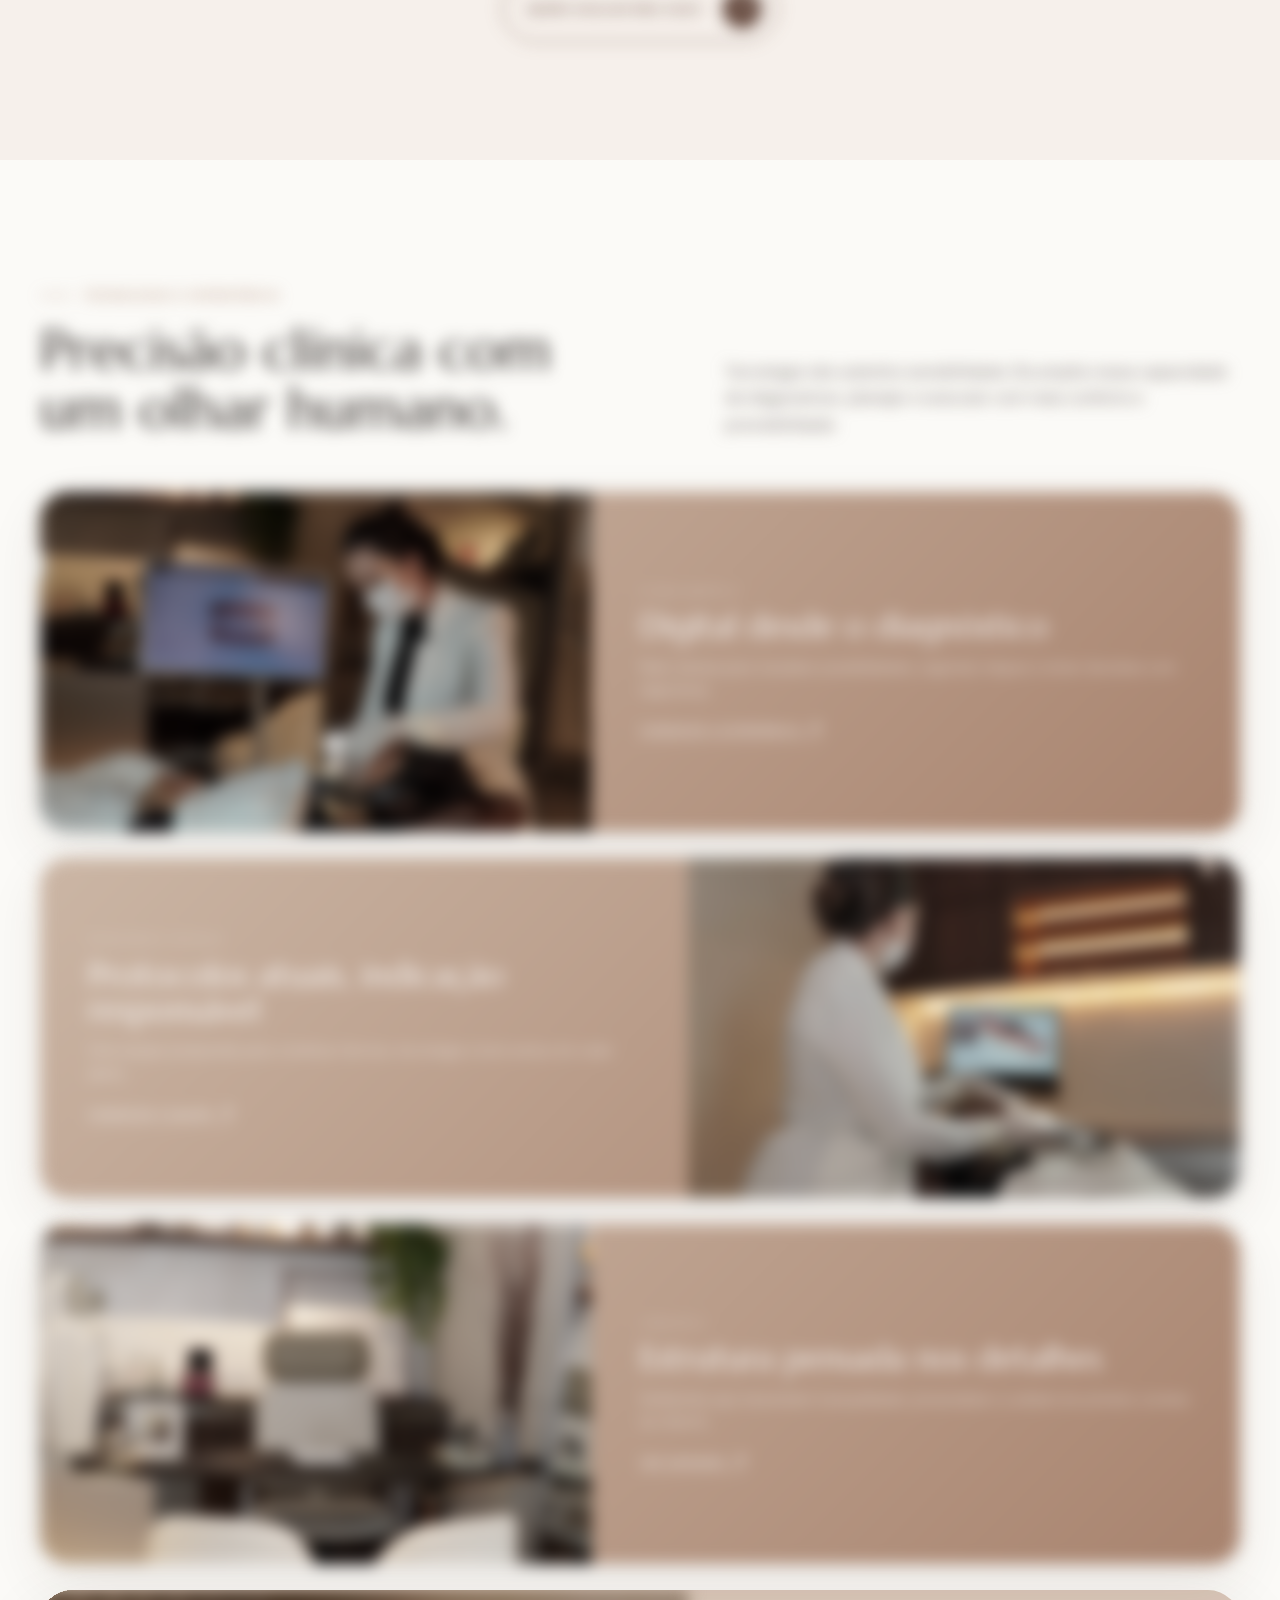
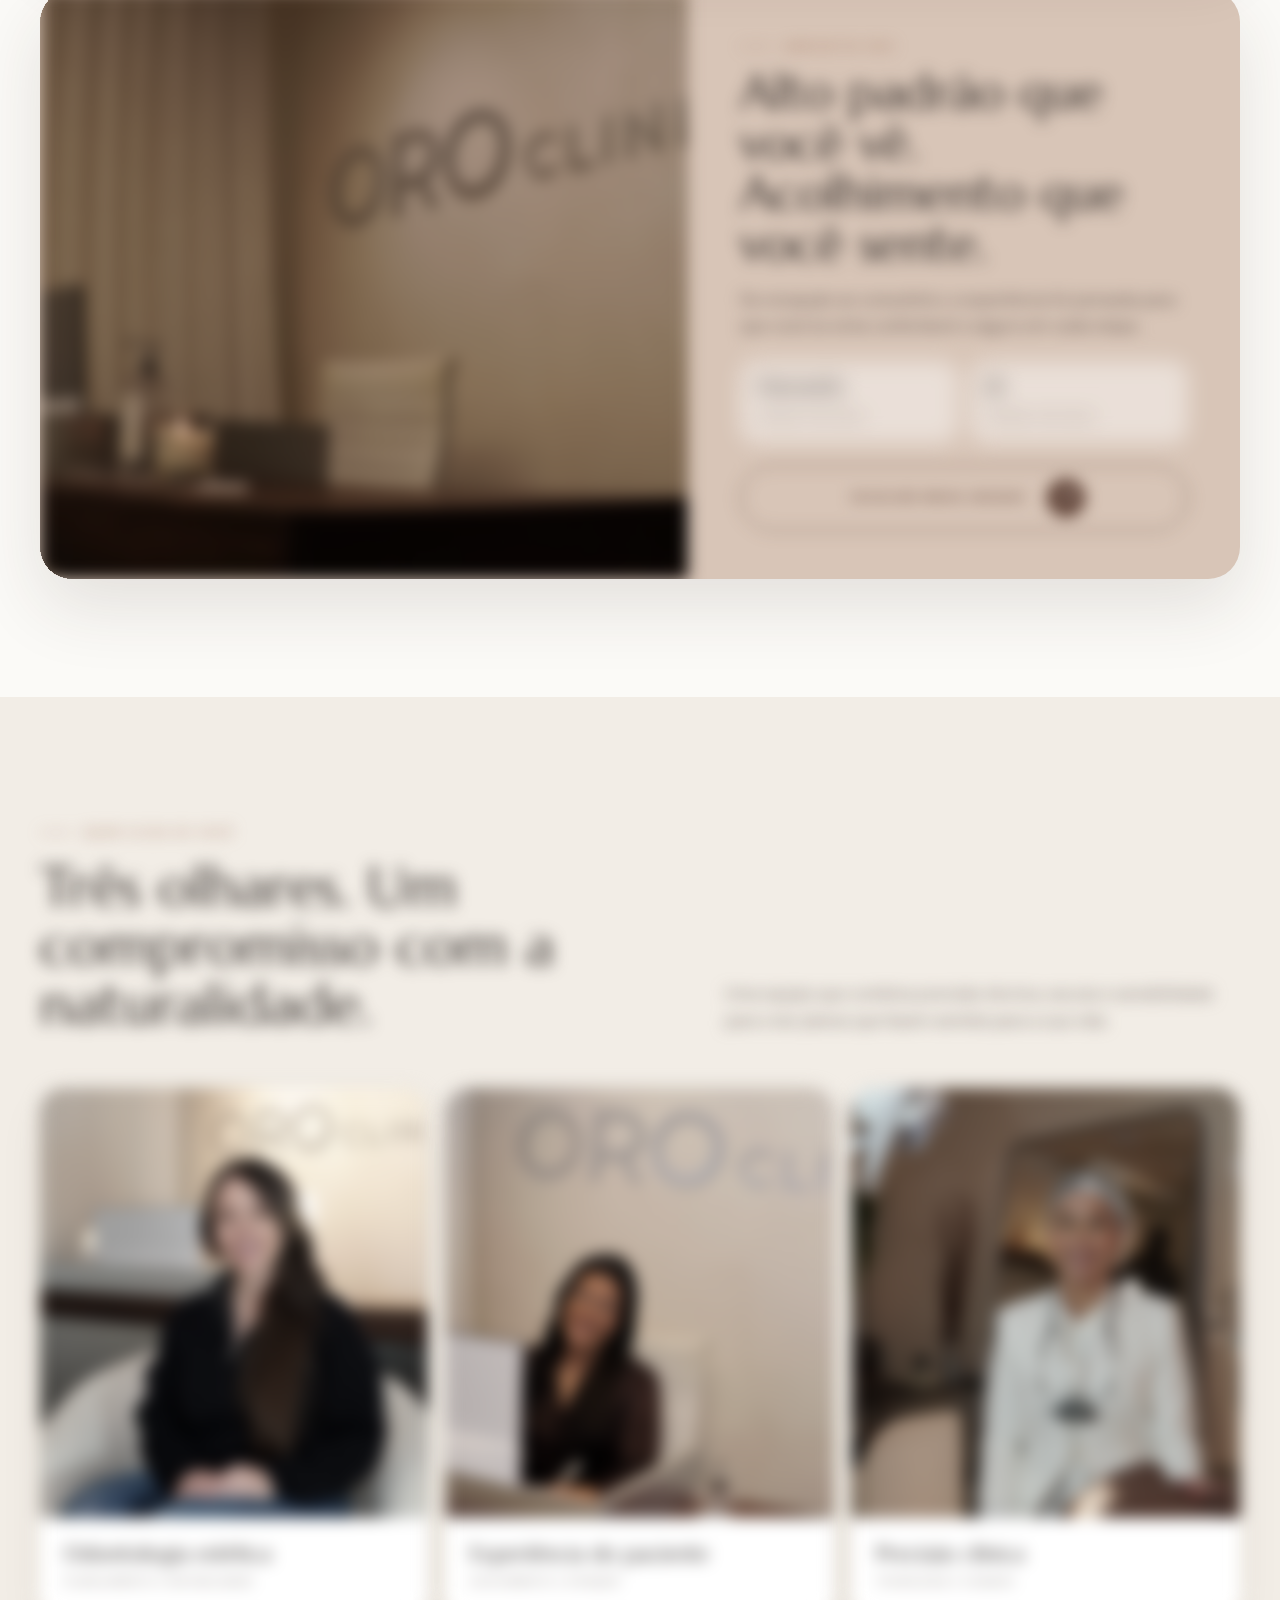
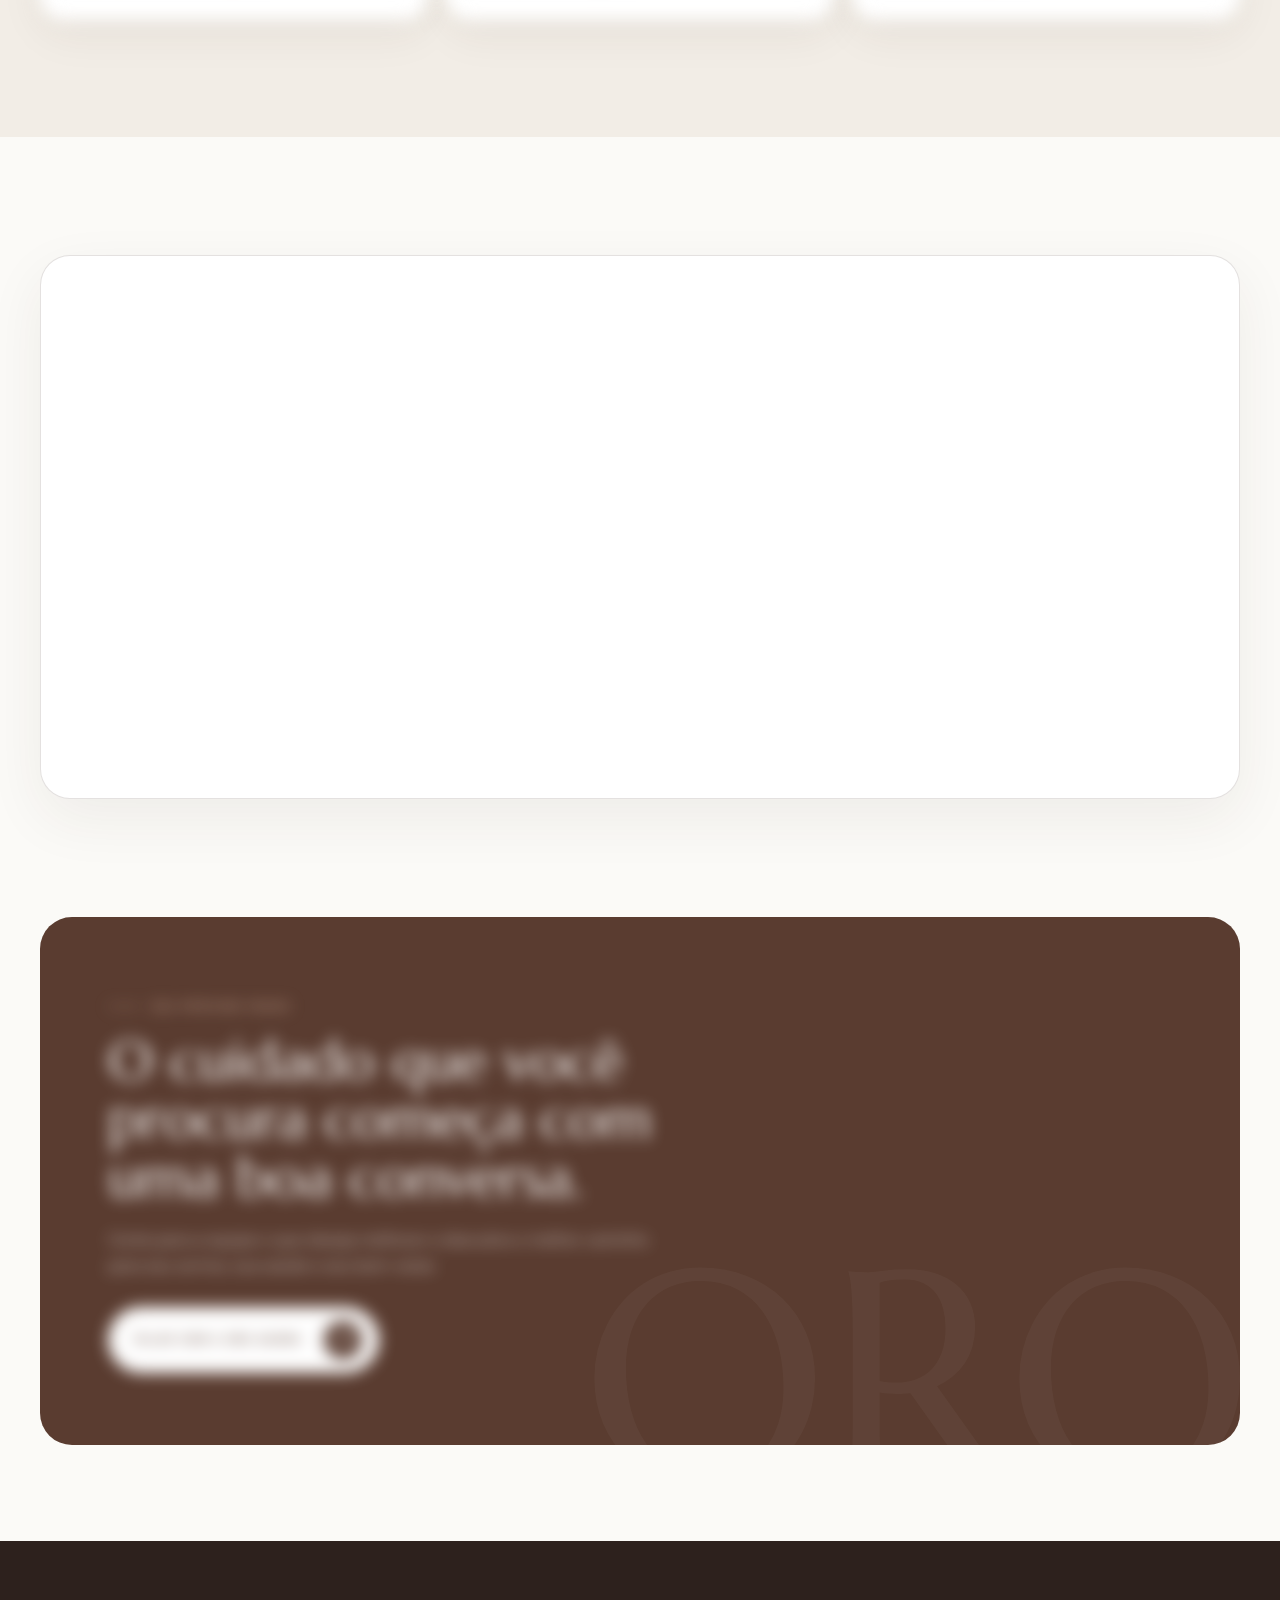
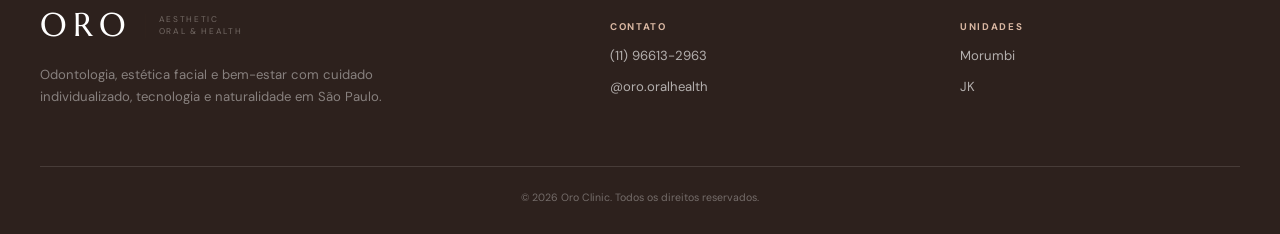
==== commit 652cff8d: "Atualiza foto do card de protocolos clinicos" ====
--- a/oro/index.html
+++ b/oro/index.html
@@ -73,7 +73,7 @@
       <article class="result-card" data-reveal><img src="/oro/assets/resultado-03.webp" alt="Comparativo antes e depois da arcada superior, caso 03" loading="lazy"><div class="result-label"><span>Antes · Depois</span><span>Caso 03</span></div><span class="result-pin">ORO</span></article>
       <article class="result-card" data-reveal><img src="/oro/assets/resultado-04.webp" alt="Comparativo antes e depois dos dentes inferiores, caso 04" loading="lazy"><div class="result-label"><span>Antes · Depois</span><span>Caso 04</span></div><span class="result-pin">ORO</span></article>
     </div><p class="disclaimer">Cada organismo e cada caso clínico respondem de forma individual. As imagens não representam promessa de resultado.</p><div class="results-action" data-reveal><a class="btn btn--line js-wa" data-cta="resultados" href="https://wa.me/5511966132963?text=Ol%C3%A1%2C%20vi%20os%20resultados%20e%20quero%20avaliar%20o%20meu%20caso." target="_blank" rel="noopener">Quero avaliar meu caso</a></div></div></section>
-    <section class="section technology"><div class="wrap"><div class="split-head" data-reveal><div><span class="eyebrow">Tecnologia e experiência</span><h2>Precisão clínica com um olhar humano.</h2></div><p>Tecnologia não substitui sensibilidade. Ela amplia nossa capacidade de diagnosticar, planejar e executar com mais conforto e previsibilidade.</p></div><div class="tech-stack"><article class="tech-card" data-reveal><div class="tech-image"><img src="/oro/assets/planejamento-digital.webp" alt="Planejamento odontológico digital"></div><div class="tech-copy"><span>Planejamento</span><h3>Digital desde o diagnóstico</h3><p>Mais clareza para visualizar possibilidades, organizar etapas e tomar decisões com segurança.</p><a href="#agendamento">Conhecer a experiência</a></div></article><article class="tech-card" data-reveal><div class="tech-image"><img src="/oro/assets/especialista-03.webp" alt="Profissional da Oro Clinic"></div><div class="tech-copy"><span>Excelência técnica</span><h3>Protocolos atuais, indicação responsável</h3><p>Uma equipe preparada para combinar técnica, tecnologia e bom senso em cada plano.</p><a href="#equipe">Conhecer a equipe</a></div></article><article class="tech-card" data-reveal><div class="tech-image"><img src="/oro/assets/clinica-consultorio.webp" alt="Consultório equipado da Oro Clinic"></div><div class="tech-copy"><span>Conforto</span><h3>Estrutura pensada nos detalhes</h3><p>Ambientes que transmitem tranquilidade, privacidade e cuidado do primeiro contato ao retorno.</p><a href="#unidades">Ver unidades</a></div></article></div></div></section>
+    <section class="section technology"><div class="wrap"><div class="split-head" data-reveal><div><span class="eyebrow">Tecnologia e experiência</span><h2>Precisão clínica com um olhar humano.</h2></div><p>Tecnologia não substitui sensibilidade. Ela amplia nossa capacidade de diagnosticar, planejar e executar com mais conforto e previsibilidade.</p></div><div class="tech-stack"><article class="tech-card" data-reveal><div class="tech-image"><img src="/oro/assets/planejamento-digital.webp" alt="Planejamento odontológico digital"></div><div class="tech-copy"><span>Planejamento</span><h3>Digital desde o diagnóstico</h3><p>Mais clareza para visualizar possibilidades, organizar etapas e tomar decisões com segurança.</p><a href="#agendamento">Conhecer a experiência</a></div></article><article class="tech-card" data-reveal><div class="tech-image"><img src="/oro/assets/protocolos-procedimento.webp" alt="Profissional da Oro Clinic realizando atendimento odontológico"></div><div class="tech-copy"><span>Excelência técnica</span><h3>Protocolos atuais, indicação responsável</h3><p>Uma equipe preparada para combinar técnica, tecnologia e bom senso em cada plano.</p><a href="#equipe">Conhecer a equipe</a></div></article><article class="tech-card" data-reveal><div class="tech-image"><img src="/oro/assets/clinica-consultorio.webp" alt="Consultório equipado da Oro Clinic"></div><div class="tech-copy"><span>Conforto</span><h3>Estrutura pensada nos detalhes</h3><p>Ambientes que transmitem tranquilidade, privacidade e cuidado do primeiro contato ao retorno.</p><a href="#unidades">Ver unidades</a></div></article></div></div></section>
     <section class="clinic" id="unidades"><div class="wrap"><div class="clinic-panel"><div class="clinic-photo"><img src="/oro/assets/clinica-recepcao.webp" alt="Recepção da Oro Clinic" loading="lazy"></div><div class="clinic-copy" data-reveal><span class="eyebrow">Ambientes Oro</span><h2>Alto padrão que você vê. Acolhimento que você sente.</h2><p>Da recepção ao consultório, a experiência foi pensada para que você se sinta confortável e seguro em cada etapa.</p><div class="locations"><div class="location"><strong>Morumbi</strong><span>Unidade São Paulo</span></div><div class="location"><strong>JK</strong><span>Unidade São Paulo</span></div></div><a class="btn btn--line js-wa" data-cta="unidades" href="https://wa.me/5511966132963?text=Ol%C3%A1%2C%20quero%20saber%20qual%20unidade%20da%20Oro%20%C3%A9%20melhor%20para%20mim." target="_blank" rel="noopener">Escolher minha unidade</a></div></div></div></section>
     <section class="section team" id="equipe"><div class="wrap"><div class="split-head" data-reveal><div><span class="eyebrow">Quem cuida de você</span><h2>Três olhares. Um compromisso com a naturalidade.</h2></div><p>Uma equipe que combina precisão técnica, escuta e sensibilidade para criar planos que fazem sentido para a sua vida.</p></div><div class="team-grid"><article class="member" data-reveal><img src="/oro/assets/especialista-01.webp" alt="Profissional da equipe Oro Clinic" loading="lazy"><div class="member-copy"><strong>Odontologia estética</strong><span>Planejamento e naturalidade</span></div></article><article class="member" data-reveal><img src="/oro/assets/especialista-02.webp" alt="Profissional da equipe Oro Clinic" loading="lazy"><div class="member-copy"><strong>Experiência do paciente</strong><span>Acolhimento e atenção</span></div></article><article class="member" data-reveal><img src="/oro/assets/especialista-03.webp" alt="Profissional da equipe Oro Clinic" loading="lazy"><div class="member-copy"><strong>Precisão clínica</strong><span>Tecnologia e cuidado</span></div></article></div></div></section>
     <section class="section faq-section" id="duvidas"><div class="wrap faq-shell"><div class="faq-intro" data-reveal><span class="eyebrow">Perguntas frequentes</span><h2>Antes de agendar, é natural ter dúvidas.</h2><p>A equipe está pronta para orientar você com clareza desde o primeiro contato.</p><a class="btn btn--line js-wa" data-cta="faq" href="https://wa.me/5511966132963?text=Ol%C3%A1%2C%20tenho%20uma%20d%C3%BAvida%20sobre%20os%20tratamentos%20da%20Oro." target="_blank" rel="noopener">Fazer uma pergunta</a></div><div class="faq" data-reveal><article class="faq-item open"><button class="faq-q" aria-expanded="true">Como funciona a primeira avaliação?<i>+</i></button><div class="faq-a"><div><p>A consulta tem duração média de 1h30. A equipe entende suas queixas, avalia suas necessidades e organiza um plano individualizado.</p></div></div></article><article class="faq-item"><button class="faq-q" aria-expanded="false">A Oro atende odontologia e estética facial?<i>+</i></button><div class="faq-a"><div><p>Sim. A clínica reúne prevenção, estética dental, alinhadores, tratamentos odontológicos gerais e procedimentos de estética facial.</p></div></div></article><article class="faq-item"><button class="faq-q" aria-expanded="false">Os tratamentos são indicados no primeiro contato?<i>+</i></button><div class="faq-a"><div><p>A indicação depende de avaliação profissional. O primeiro passo é entender seu caso e as possibilidades mais adequadas e seguras para você.</p></div></div></article><article class="faq-item"><button class="faq-q" aria-expanded="false">Onde ficam as unidades?<i>+</i></button><div class="faq-a"><div><p>A Oro Clinic atende em duas unidades em São Paulo, nas regiões do Morumbi e da JK.</p></div></div></article><article class="faq-item"><button class="faq-q" aria-expanded="false">Como posso agendar?<i>+</i></button><div class="faq-a"><div><p>Clique em qualquer botão de agendamento desta página para falar diretamente com a equipe pelo WhatsApp: (11) 96613-2963.</p></div></div></article></div></div></section>
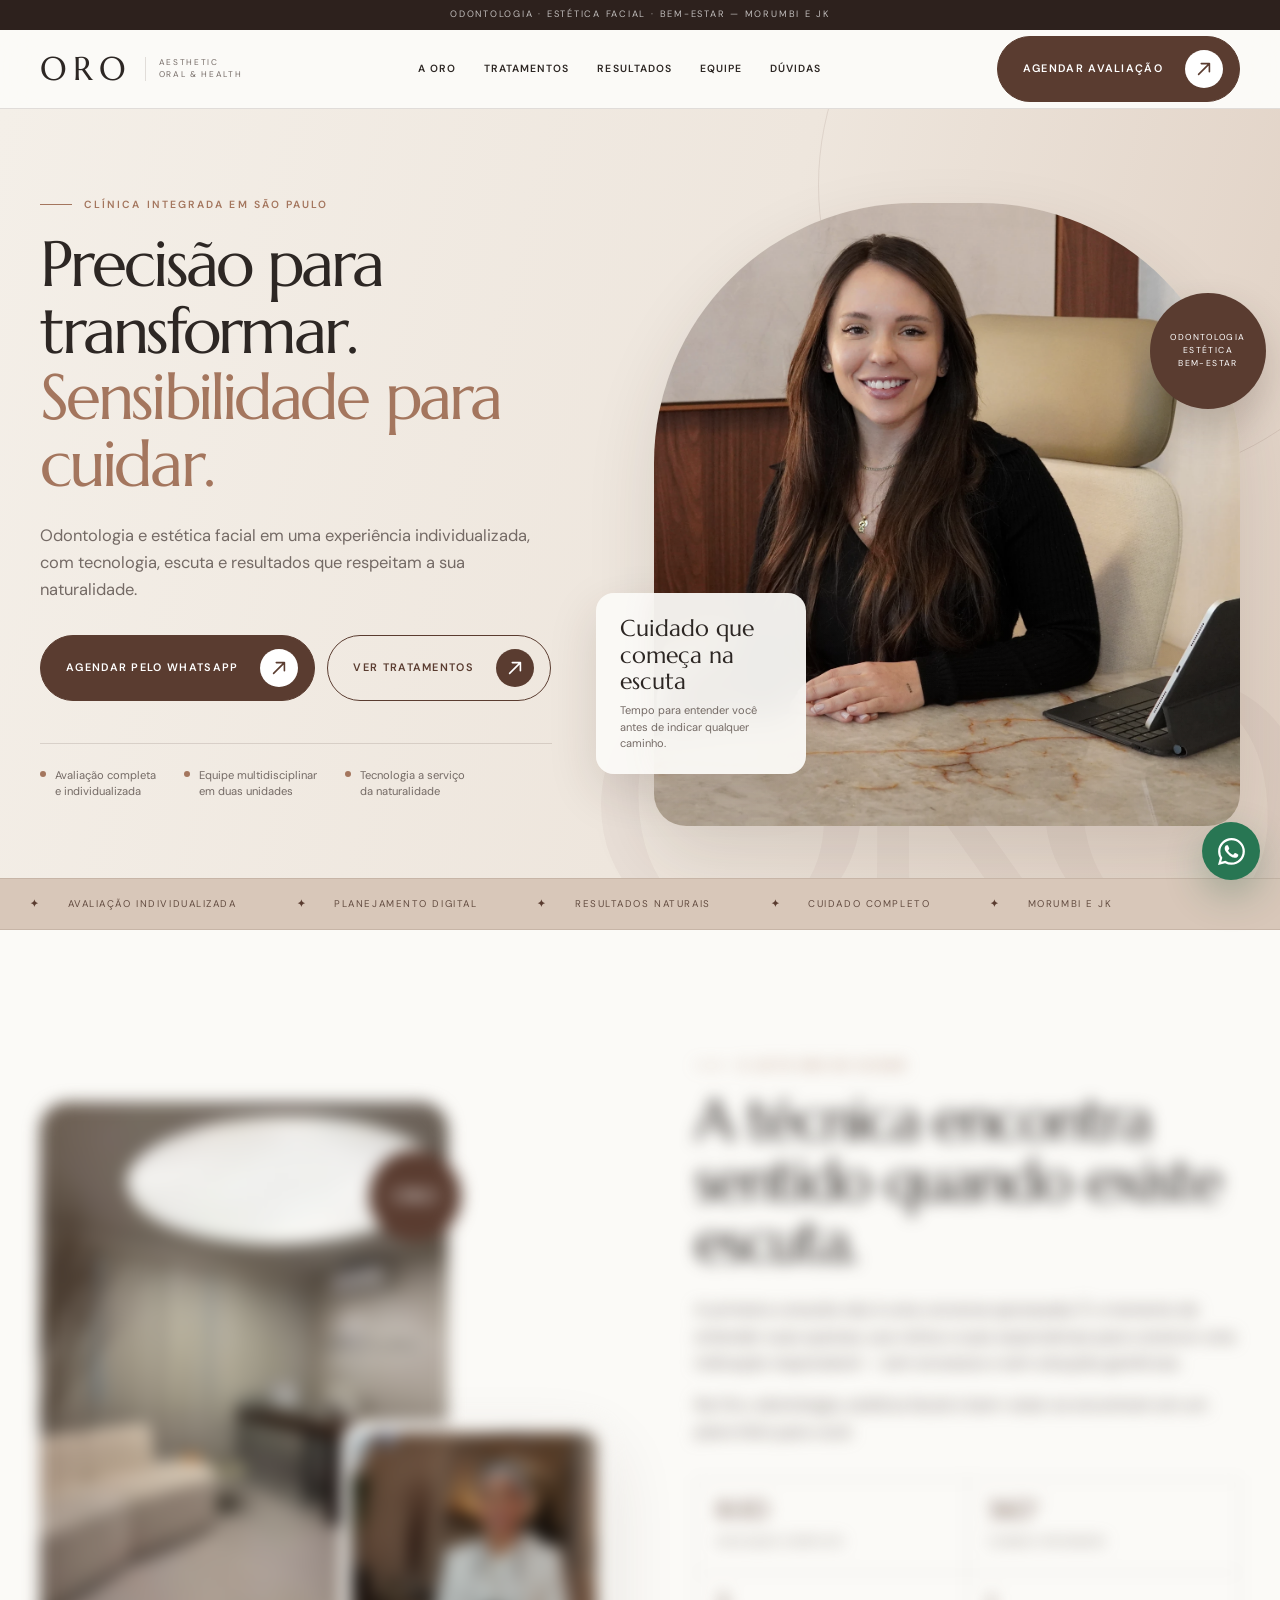
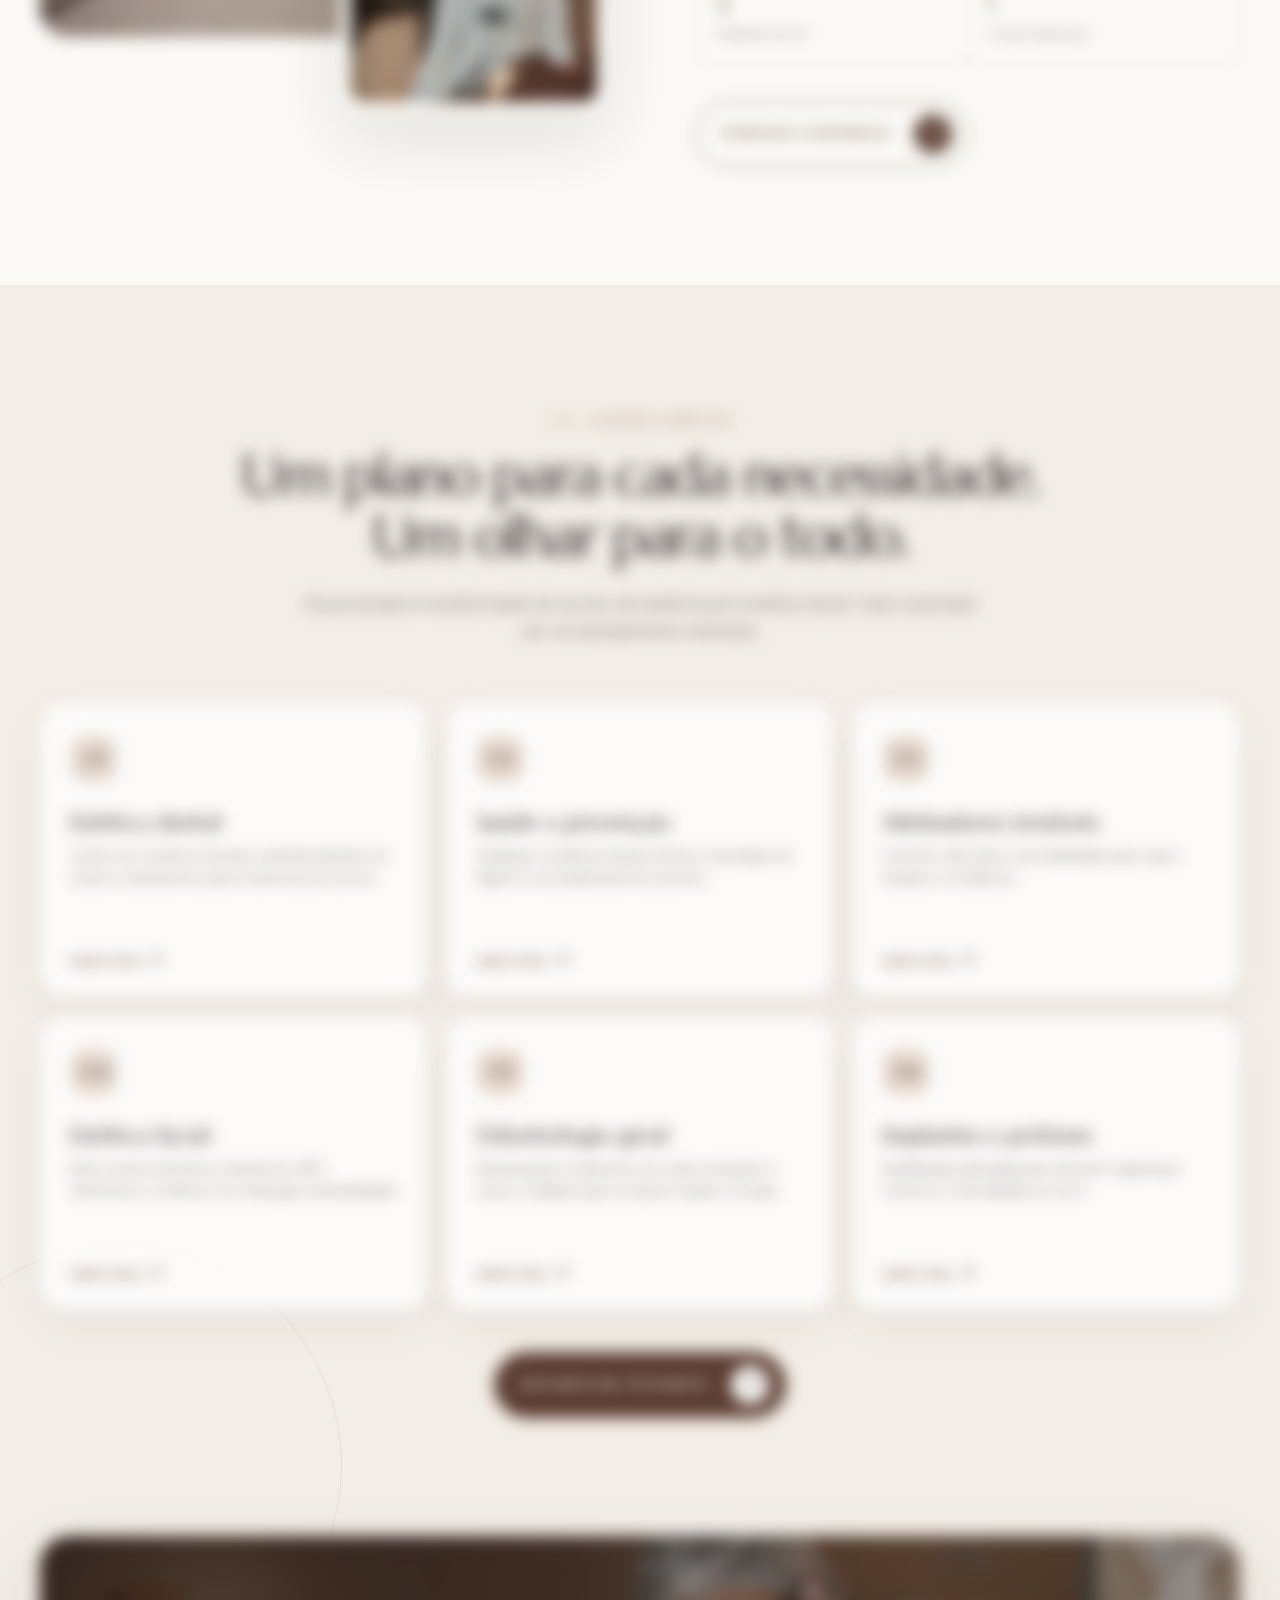
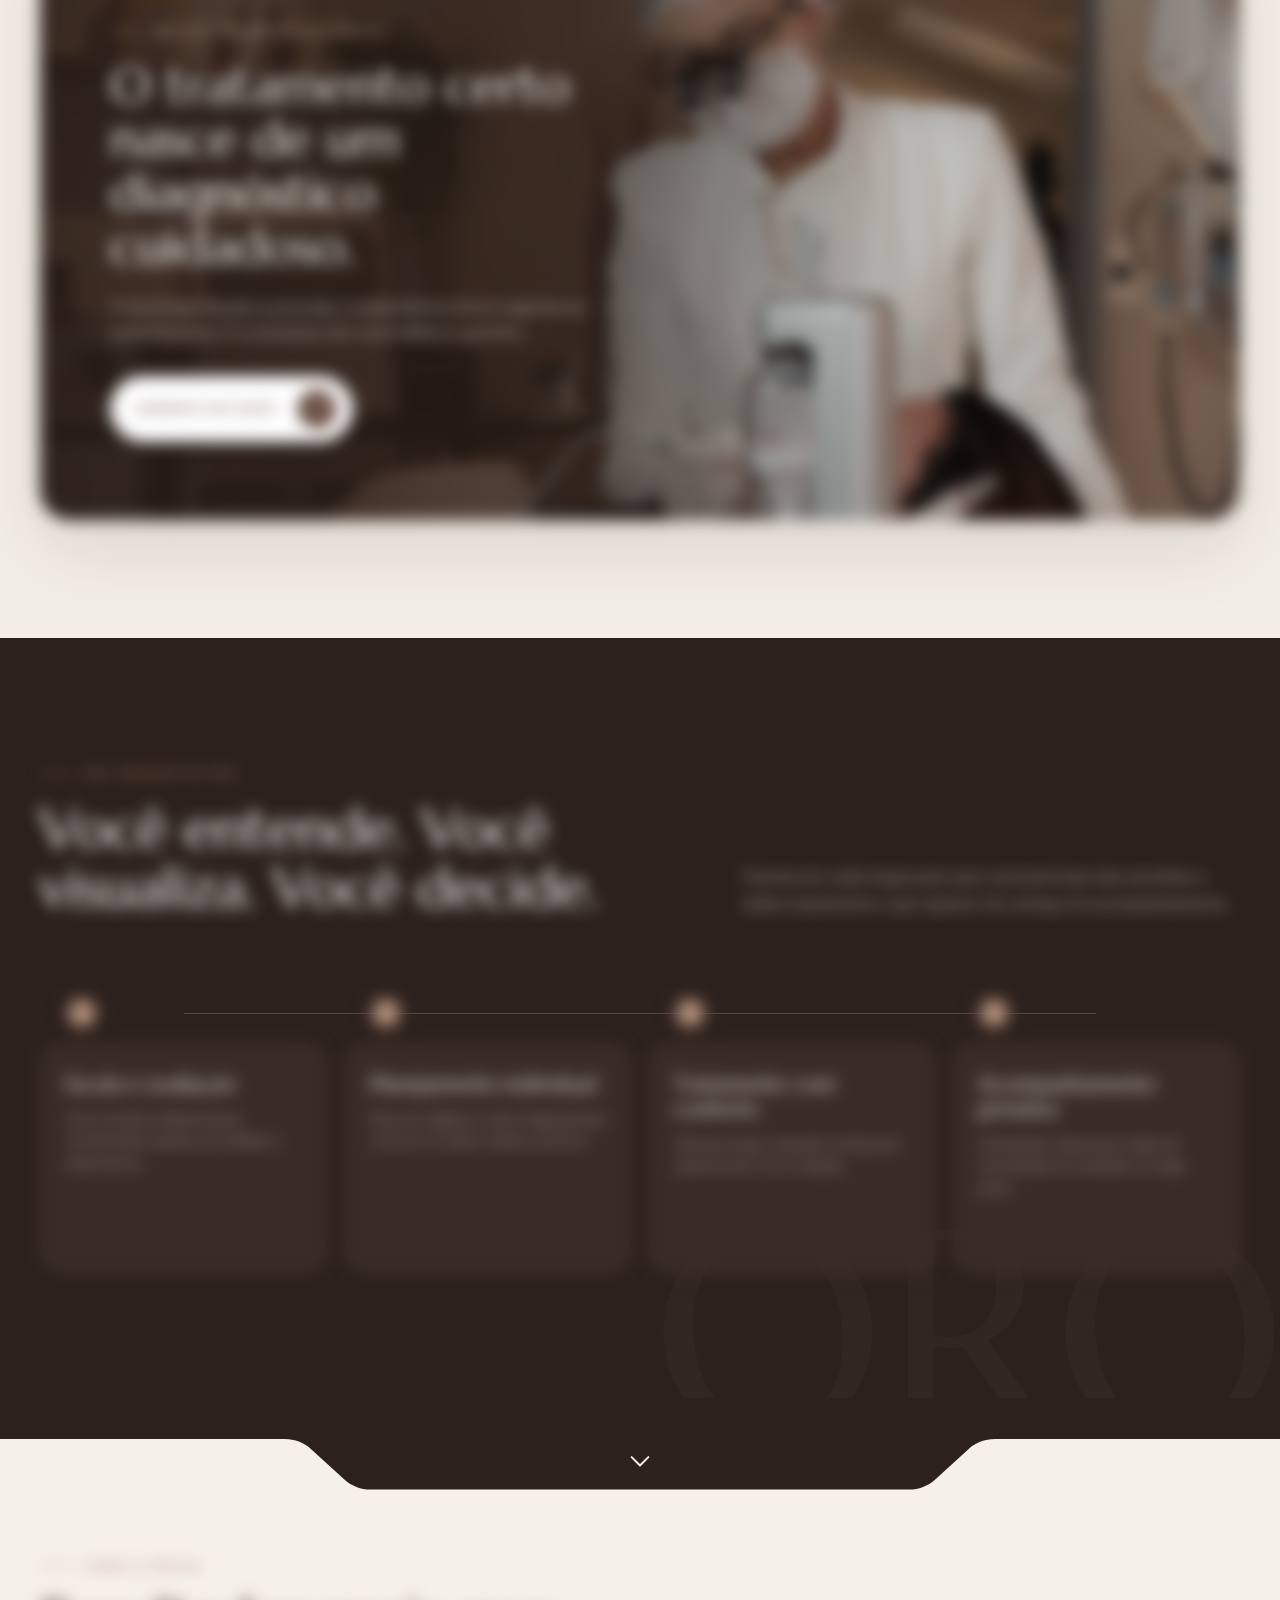
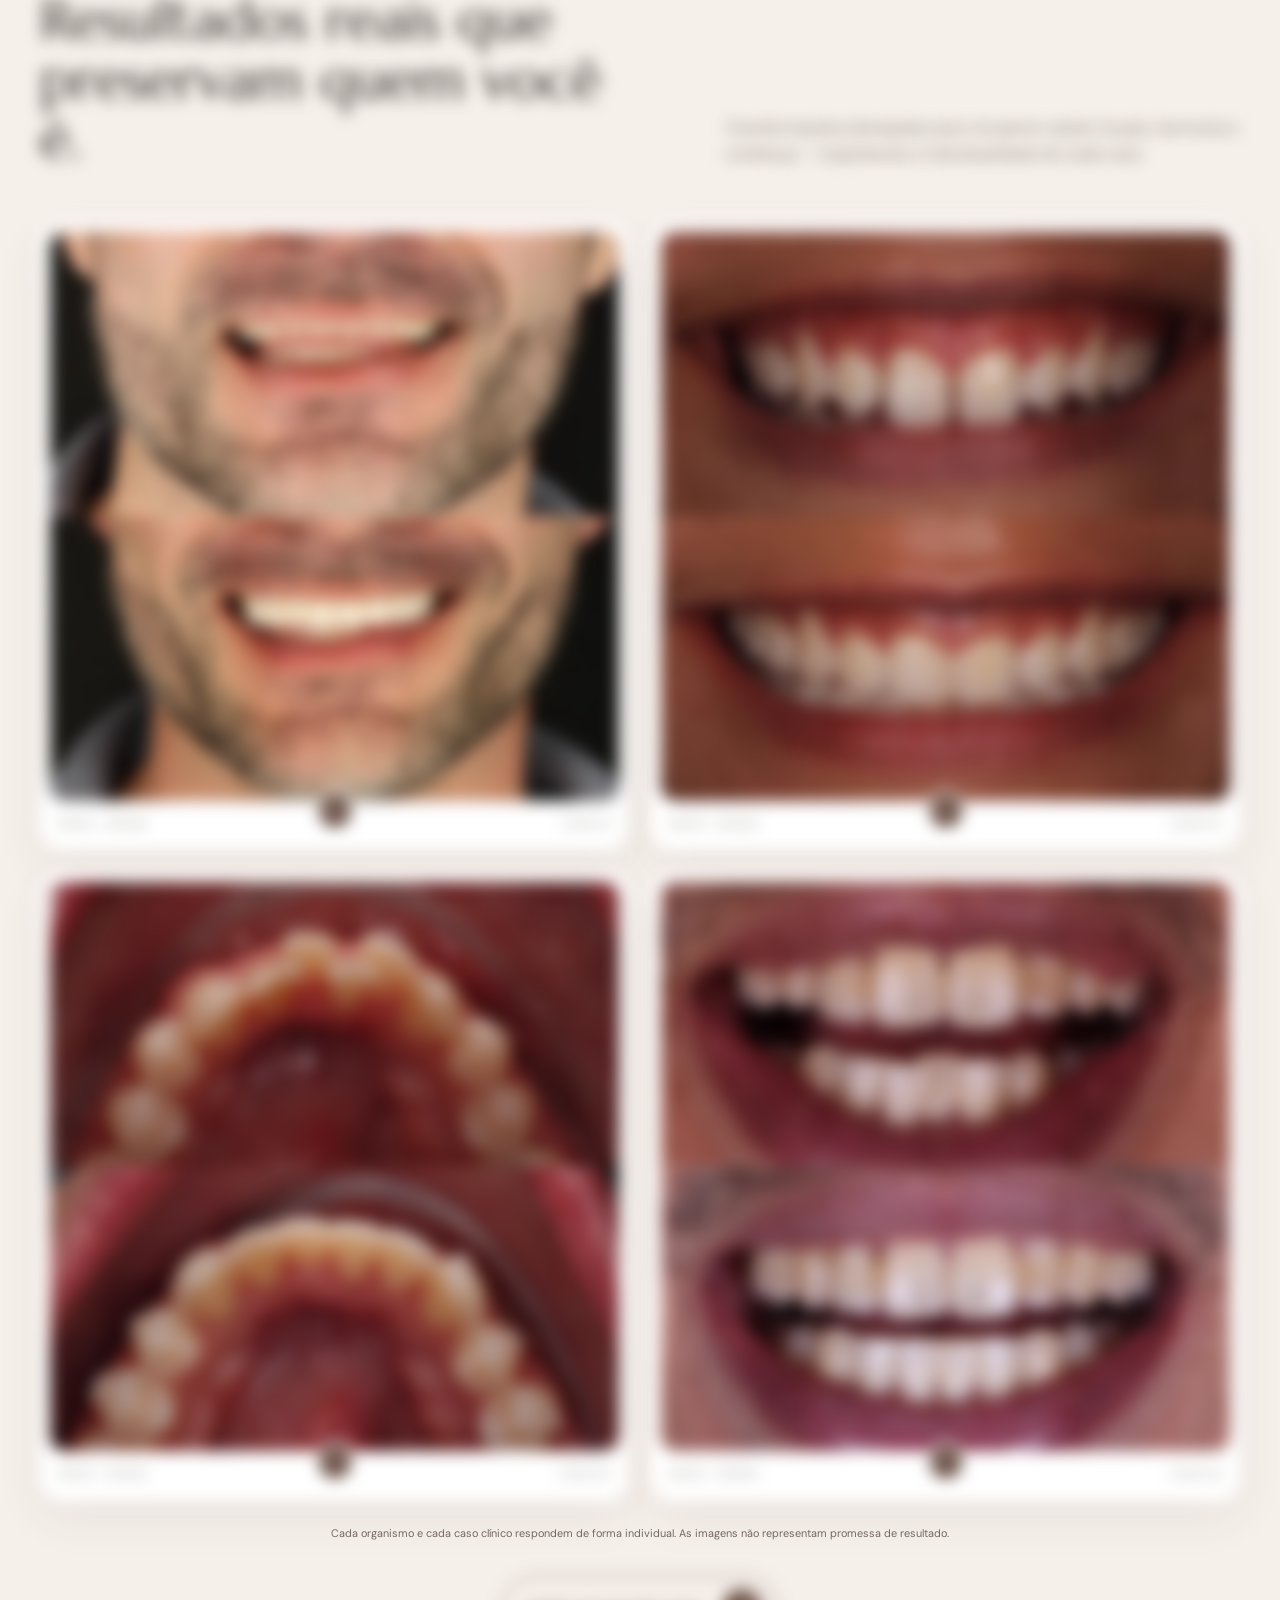
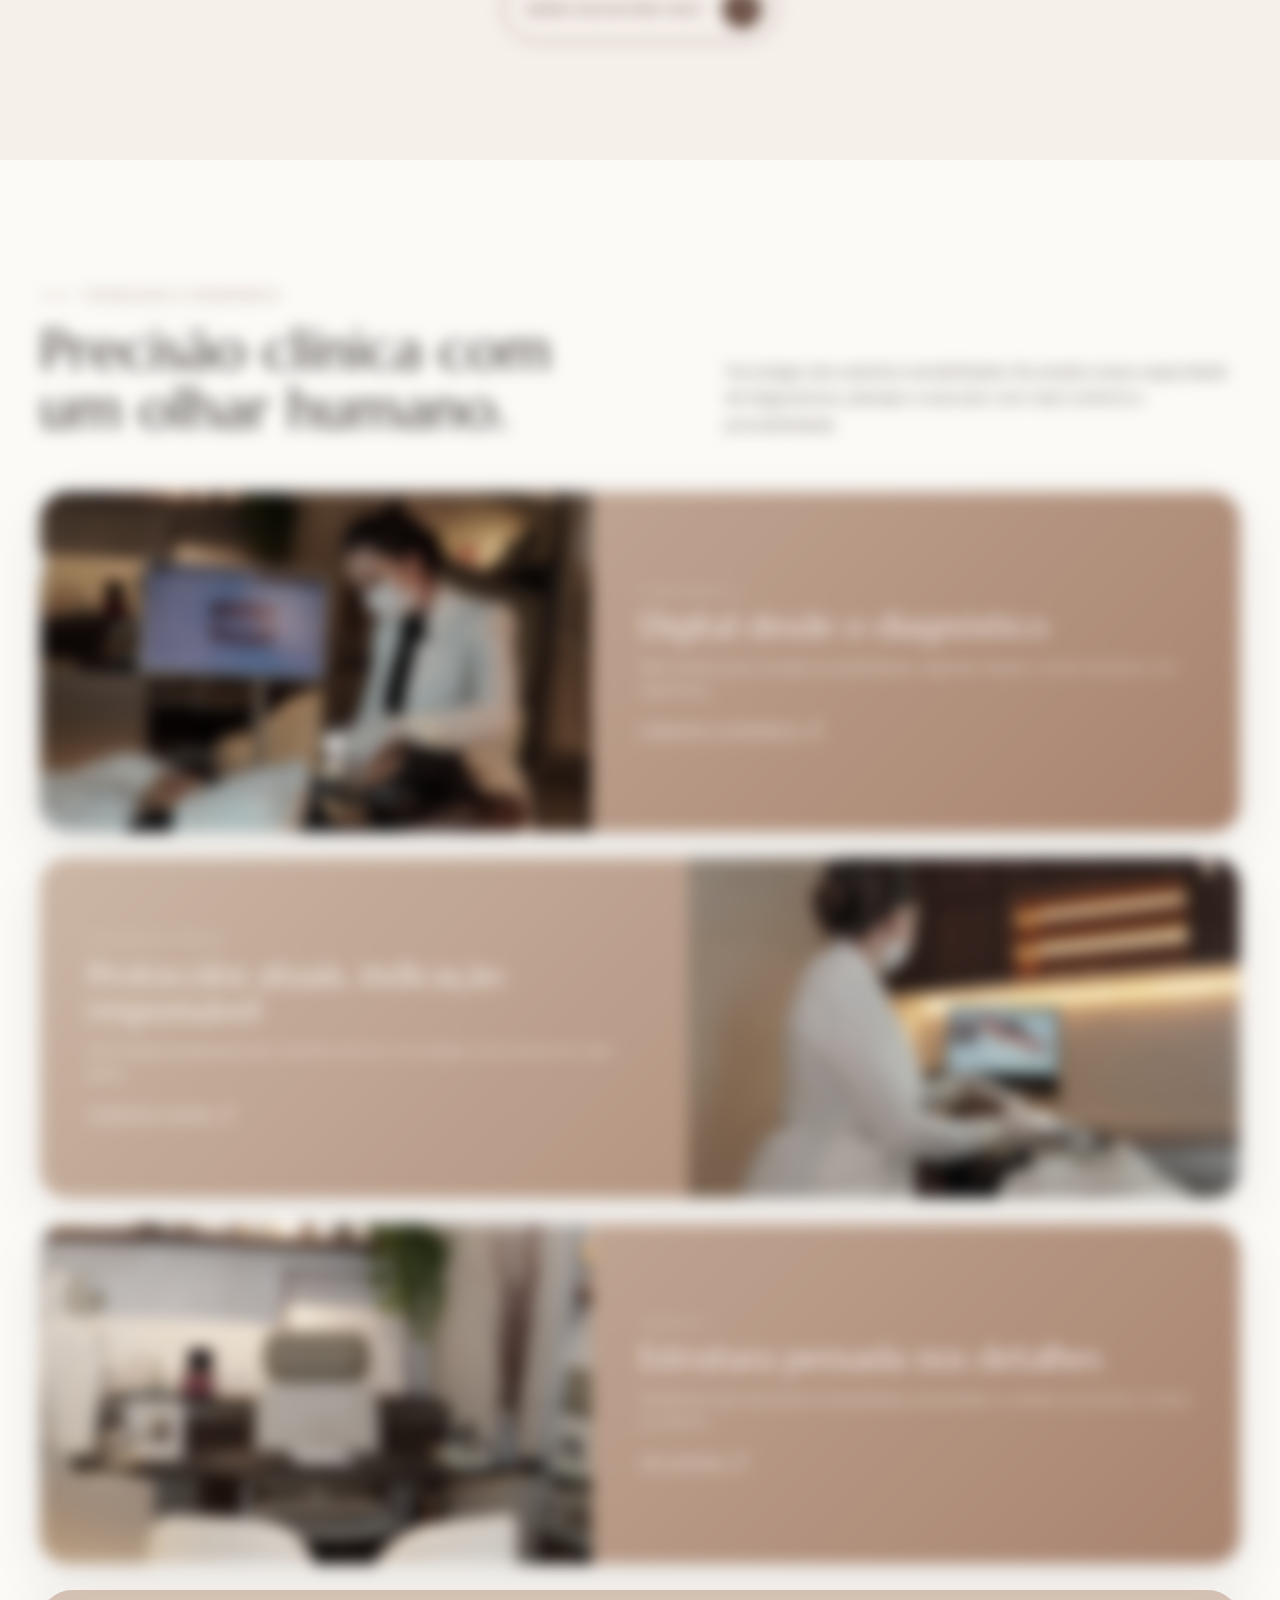
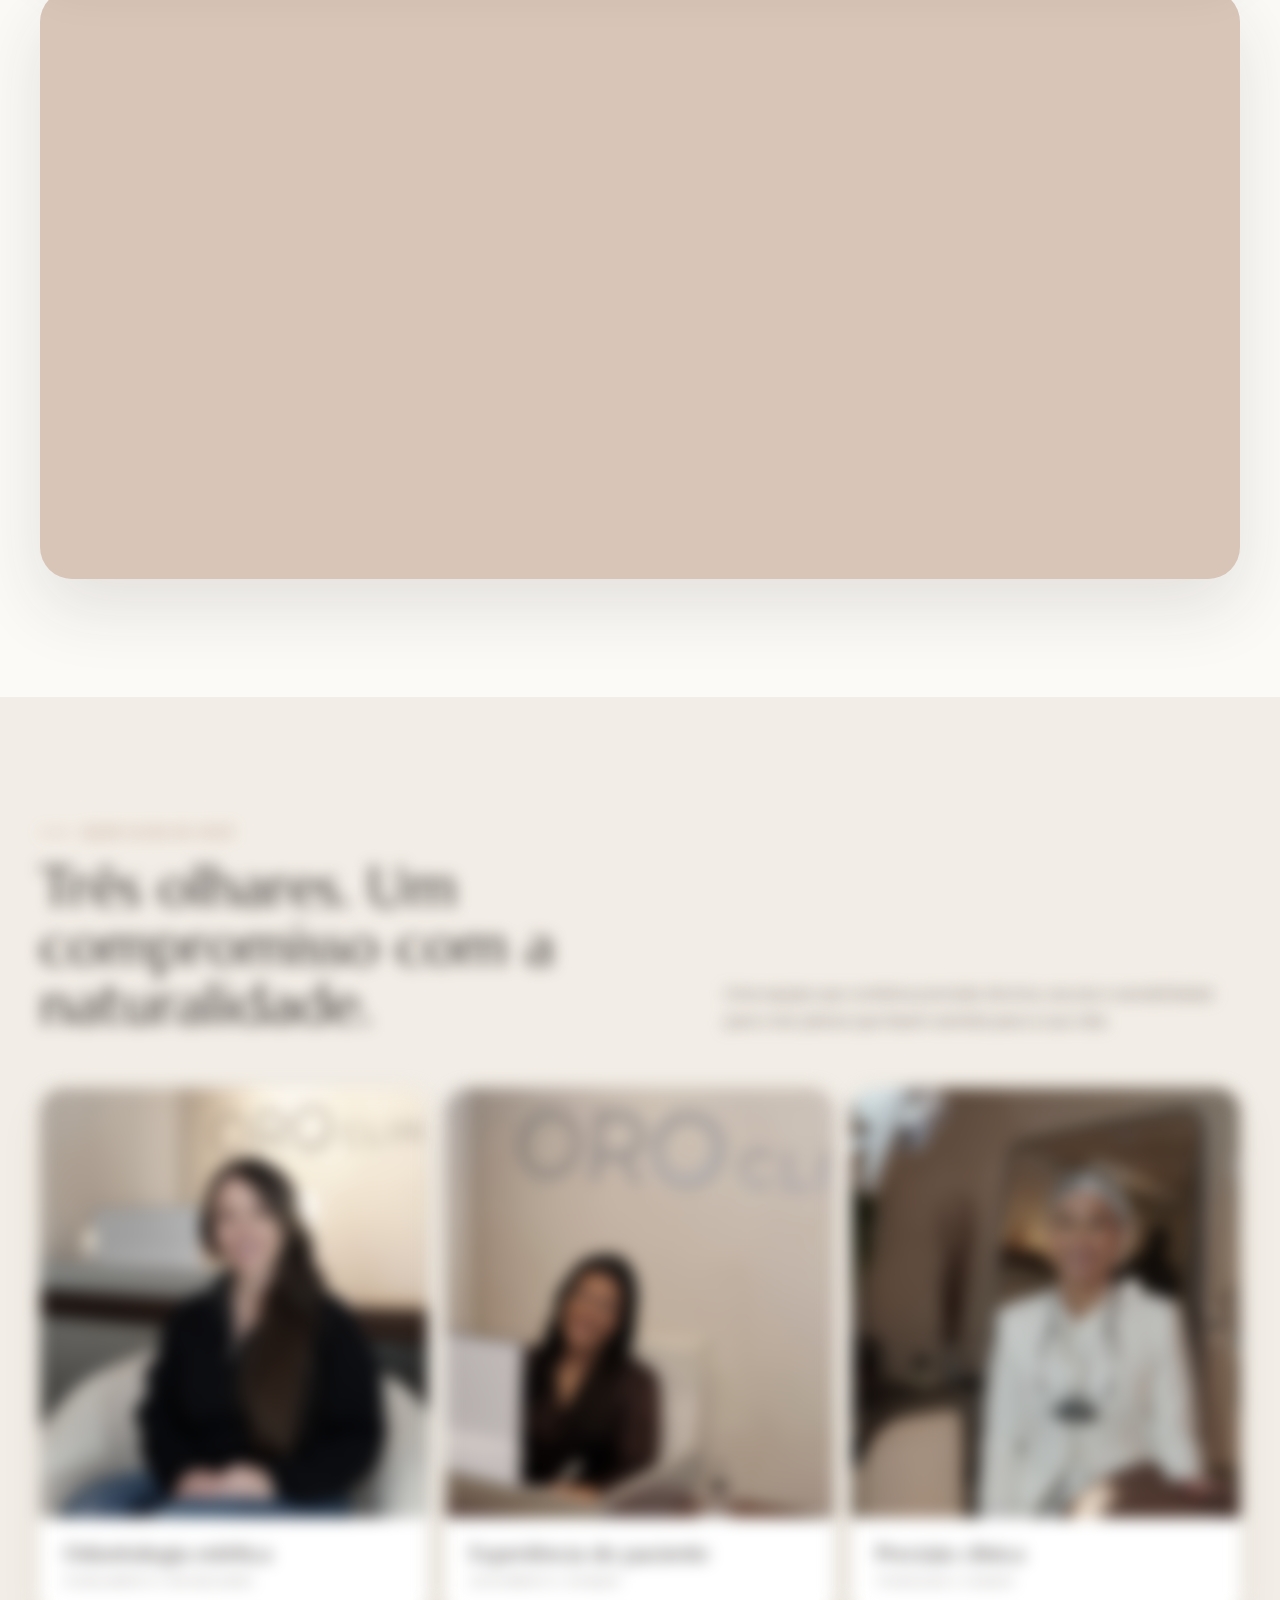
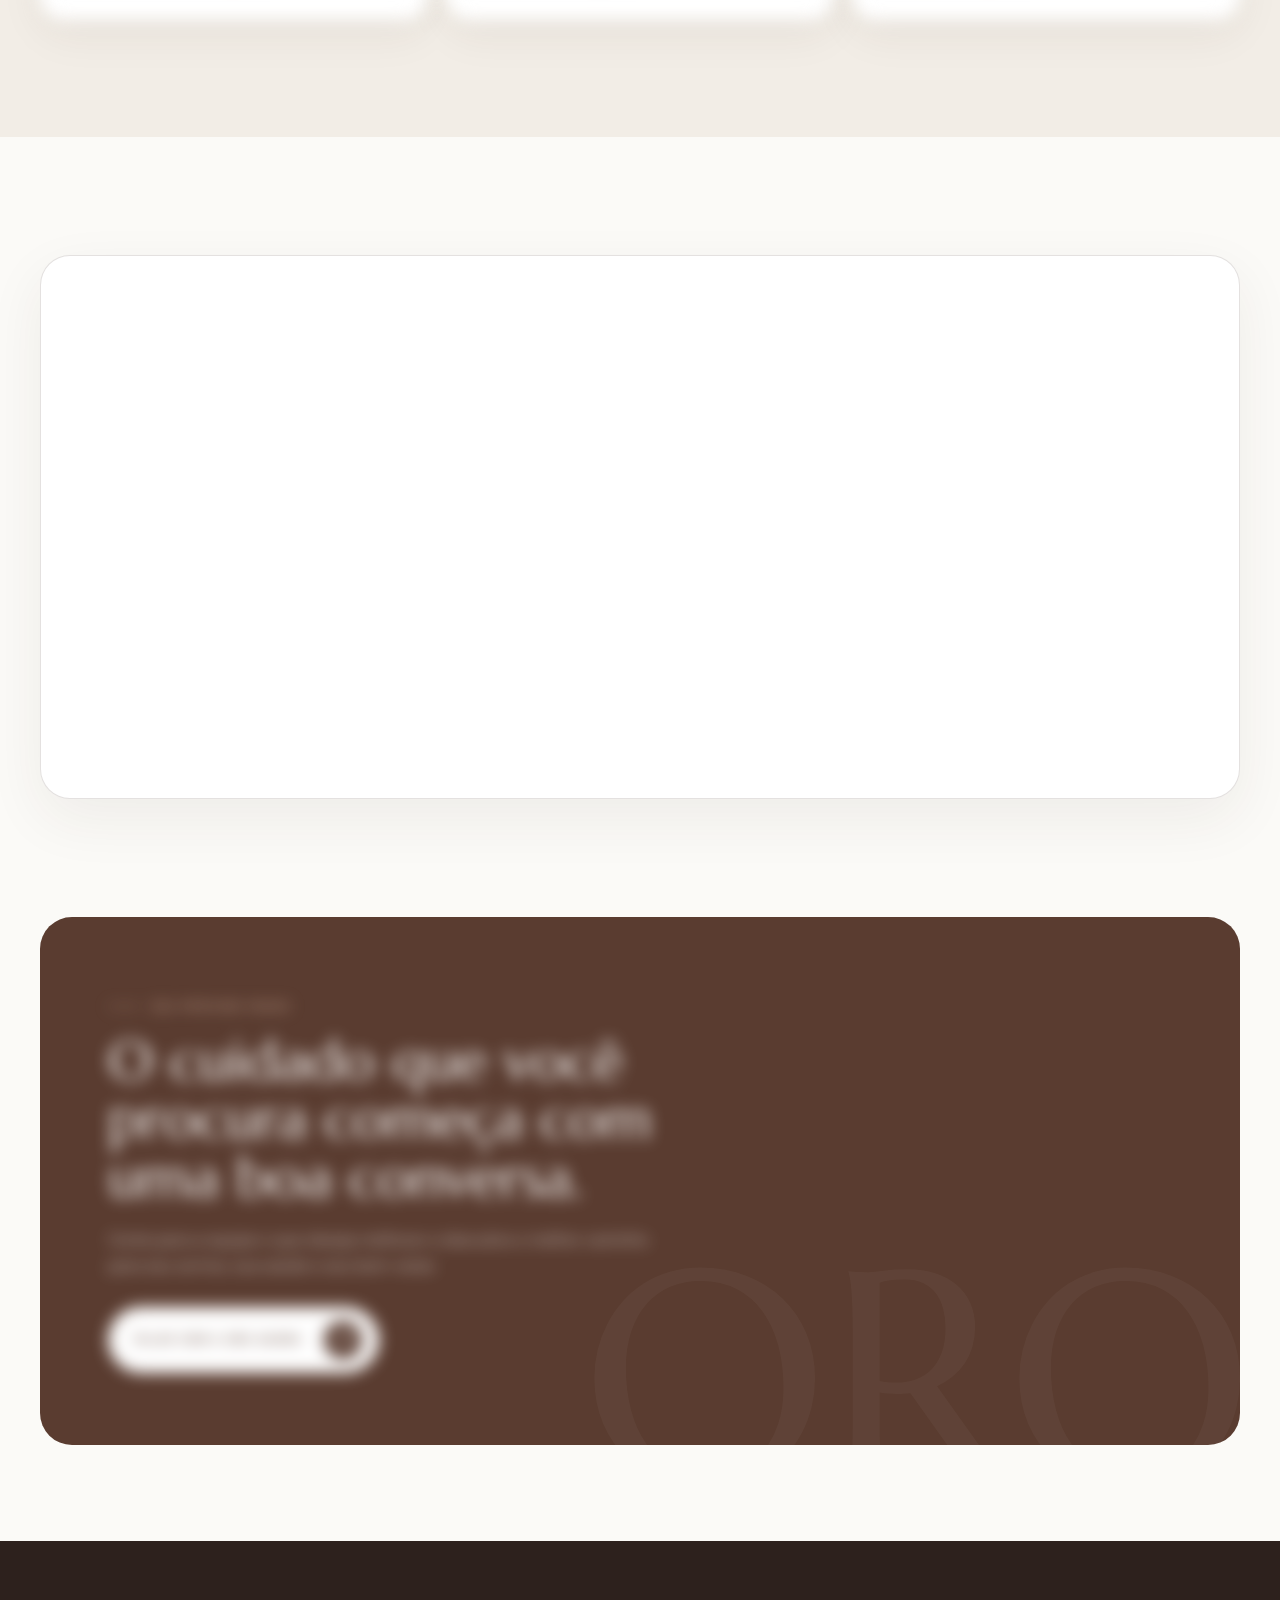
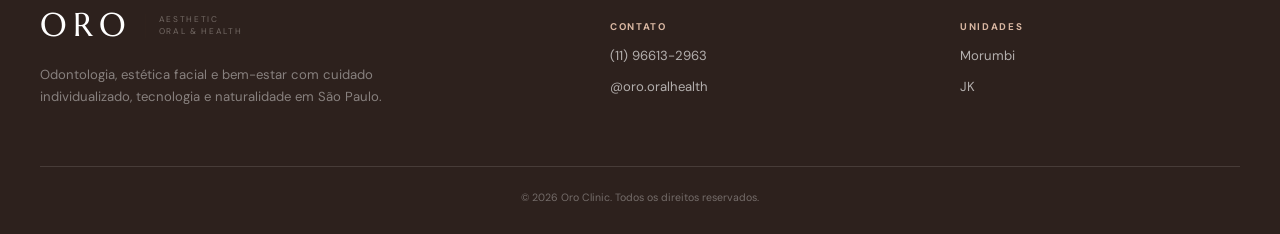
==== commit 3ad9e833: "Update Oro collage with reception and dentist photos" ====
--- a/oro/index.html
+++ b/oro/index.html
@@ -56,7 +56,7 @@
   <main id="conteudo">
     <section class="hero" id="inicio"><div class="wrap hero-grid"><div class="hero-copy" data-reveal><span class="eyebrow">Clínica integrada em São Paulo</span><h1>Precisão para transformar. <strong>Sensibilidade para cuidar.</strong></h1><p>Odontologia e estética facial em uma experiência individualizada, com tecnologia, escuta e resultados que respeitam a sua naturalidade.</p><div class="hero-actions"><a class="btn js-wa" data-cta="hero" href="https://wa.me/5511966132963?text=Ol%C3%A1%2C%20vim%20pelo%20site%20e%20quero%20agendar%20minha%20avalia%C3%A7%C3%A3o." target="_blank" rel="noopener">Agendar pelo WhatsApp</a><a class="btn btn--line" href="#tratamentos">Ver tratamentos</a></div><div class="proofline"><div>Avaliação completa<br>e individualizada</div><div>Equipe multidisciplinar<br>em duas unidades</div><div>Tecnologia a serviço<br>da naturalidade</div></div></div><div class="hero-art"><div class="hero-frame"><img src="/oro/assets/hero-doutora.webp" alt="Profissional da Oro Clinic durante atendimento" fetchpriority="high"></div><div class="hero-note"><strong>Cuidado que começa na escuta</strong><span>Tempo para entender você antes de indicar qualquer caminho.</span></div><div class="hero-badge"><span>Odontologia<br>Estética<br>Bem-estar</span></div></div></div></section>
     <div class="marquee" aria-hidden="true"><div class="marquee-track"><div class="marquee-group"><span><b>✦</b>Avaliação individualizada</span><span><b>✦</b>Planejamento digital</span><span><b>✦</b>Resultados naturais</span><span><b>✦</b>Cuidado completo</span><span><b>✦</b>Morumbi e JK</span></div><div class="marquee-group" aria-hidden="true"><span><b>✦</b>Avaliação individualizada</span><span><b>✦</b>Planejamento digital</span><span><b>✦</b>Resultados naturais</span><span><b>✦</b>Cuidado completo</span><span><b>✦</b>Morumbi e JK</span></div></div></div>
-    <section class="section" id="sobre"><div class="wrap intro"><div class="collage" data-reveal><img class="collage-main" src="/oro/assets/equipe-planejamento.webp" alt="Equipe Oro planejando um tratamento"><img class="collage-small" src="/oro/assets/clinica-consultorio.webp" alt="Consultório da Oro Clinic"><span class="collage-seal">ORO</span></div><div class="intro-copy" data-reveal><span class="eyebrow">O jeito Oro de cuidar</span><h2>A técnica encontra sentido quando existe escuta.</h2><p>A primeira consulta não é uma conversa apressada. É o momento de entender suas queixas, sua rotina e suas expectativas para construir uma indicação responsável — sem excessos e sem soluções genéricas.</p><p>Na Oro, odontologia, estética facial e bem-estar se encontram em um plano feito para você.</p><div class="facts"><div><strong>1h30</strong><span>avaliação completa</span></div><div><strong>360°</strong><span>cuidado integrado</span></div><div><strong>2</strong><span>unidades em SP</span></div><div><strong>1</strong><span>plano individual</span></div></div><a class="btn btn--line js-wa" data-cta="sobre" href="https://wa.me/5511966132963?text=Ol%C3%A1%2C%20quero%20entender%20como%20funciona%20a%20avalia%C3%A7%C3%A3o%20na%20Oro." target="_blank" rel="noopener">Conhecer a experiência</a></div></div></section>
+    <section class="section" id="sobre"><div class="wrap intro"><div class="collage" data-reveal><img class="collage-main" src="/oro/assets/recepcao-colagem.webp" alt="Recepção da Oro Clinic com sofá e balcão"><img class="collage-small" src="/oro/assets/dentista-colagem.webp" alt="Dentista da Oro Clinic no consultório"><span class="collage-seal">ORO</span></div><div class="intro-copy" data-reveal><span class="eyebrow">O jeito Oro de cuidar</span><h2>A técnica encontra sentido quando existe escuta.</h2><p>A primeira consulta não é uma conversa apressada. É o momento de entender suas queixas, sua rotina e suas expectativas para construir uma indicação responsável — sem excessos e sem soluções genéricas.</p><p>Na Oro, odontologia, estética facial e bem-estar se encontram em um plano feito para você.</p><div class="facts"><div><strong>1h30</strong><span>avaliação completa</span></div><div><strong>360°</strong><span>cuidado integrado</span></div><div><strong>2</strong><span>unidades em SP</span></div><div><strong>1</strong><span>plano individual</span></div></div><a class="btn btn--line js-wa" data-cta="sobre" href="https://wa.me/5511966132963?text=Ol%C3%A1%2C%20quero%20entender%20como%20funciona%20a%20avalia%C3%A7%C3%A3o%20na%20Oro." target="_blank" rel="noopener">Conhecer a experiência</a></div></div></section>
     <section class="section care" id="tratamentos"><div class="wrap"><div class="section-title" data-reveal><span class="eyebrow">Cuidado completo</span><h2>Um plano para cada necessidade. Um olhar para o todo.</h2><p>Da prevenção à transformação do sorriso, da saúde bucal à estética facial. Tudo conectado por um planejamento individual.</p></div><div class="care-grid">
       <article class="care-card" data-reveal><span class="care-icon">01</span><h3>Estética dental</h3><p>Lentes em cerâmica, facetas, reanatomizações em resina e clareamento para a harmonia do sorriso.</p><a href="#agendamento">Saber mais</a></article>
       <article class="care-card" data-reveal><span class="care-icon">02</span><h3>Saúde e prevenção</h3><p>Avaliação completa, limpeza AirFlow, orientação de higiene e acompanhamento próximo.</p><a href="#agendamento">Saber mais</a></article>
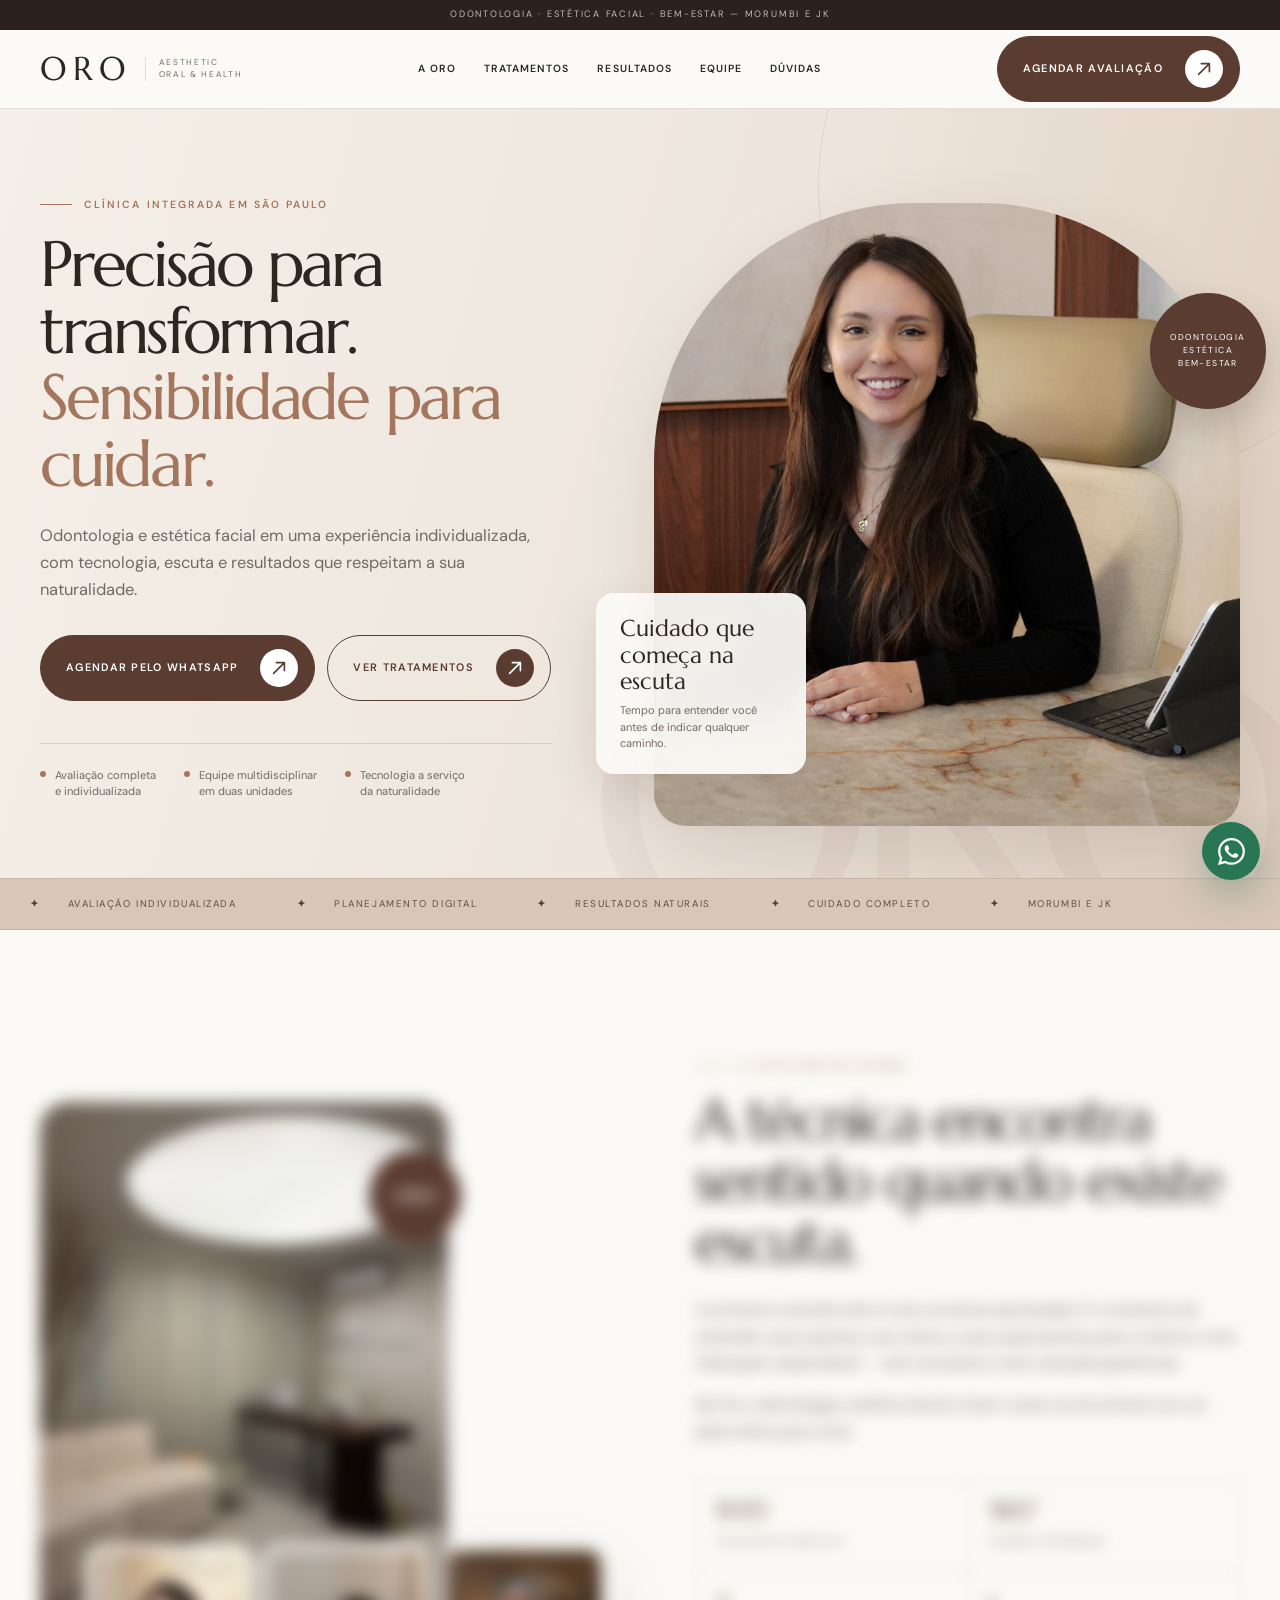
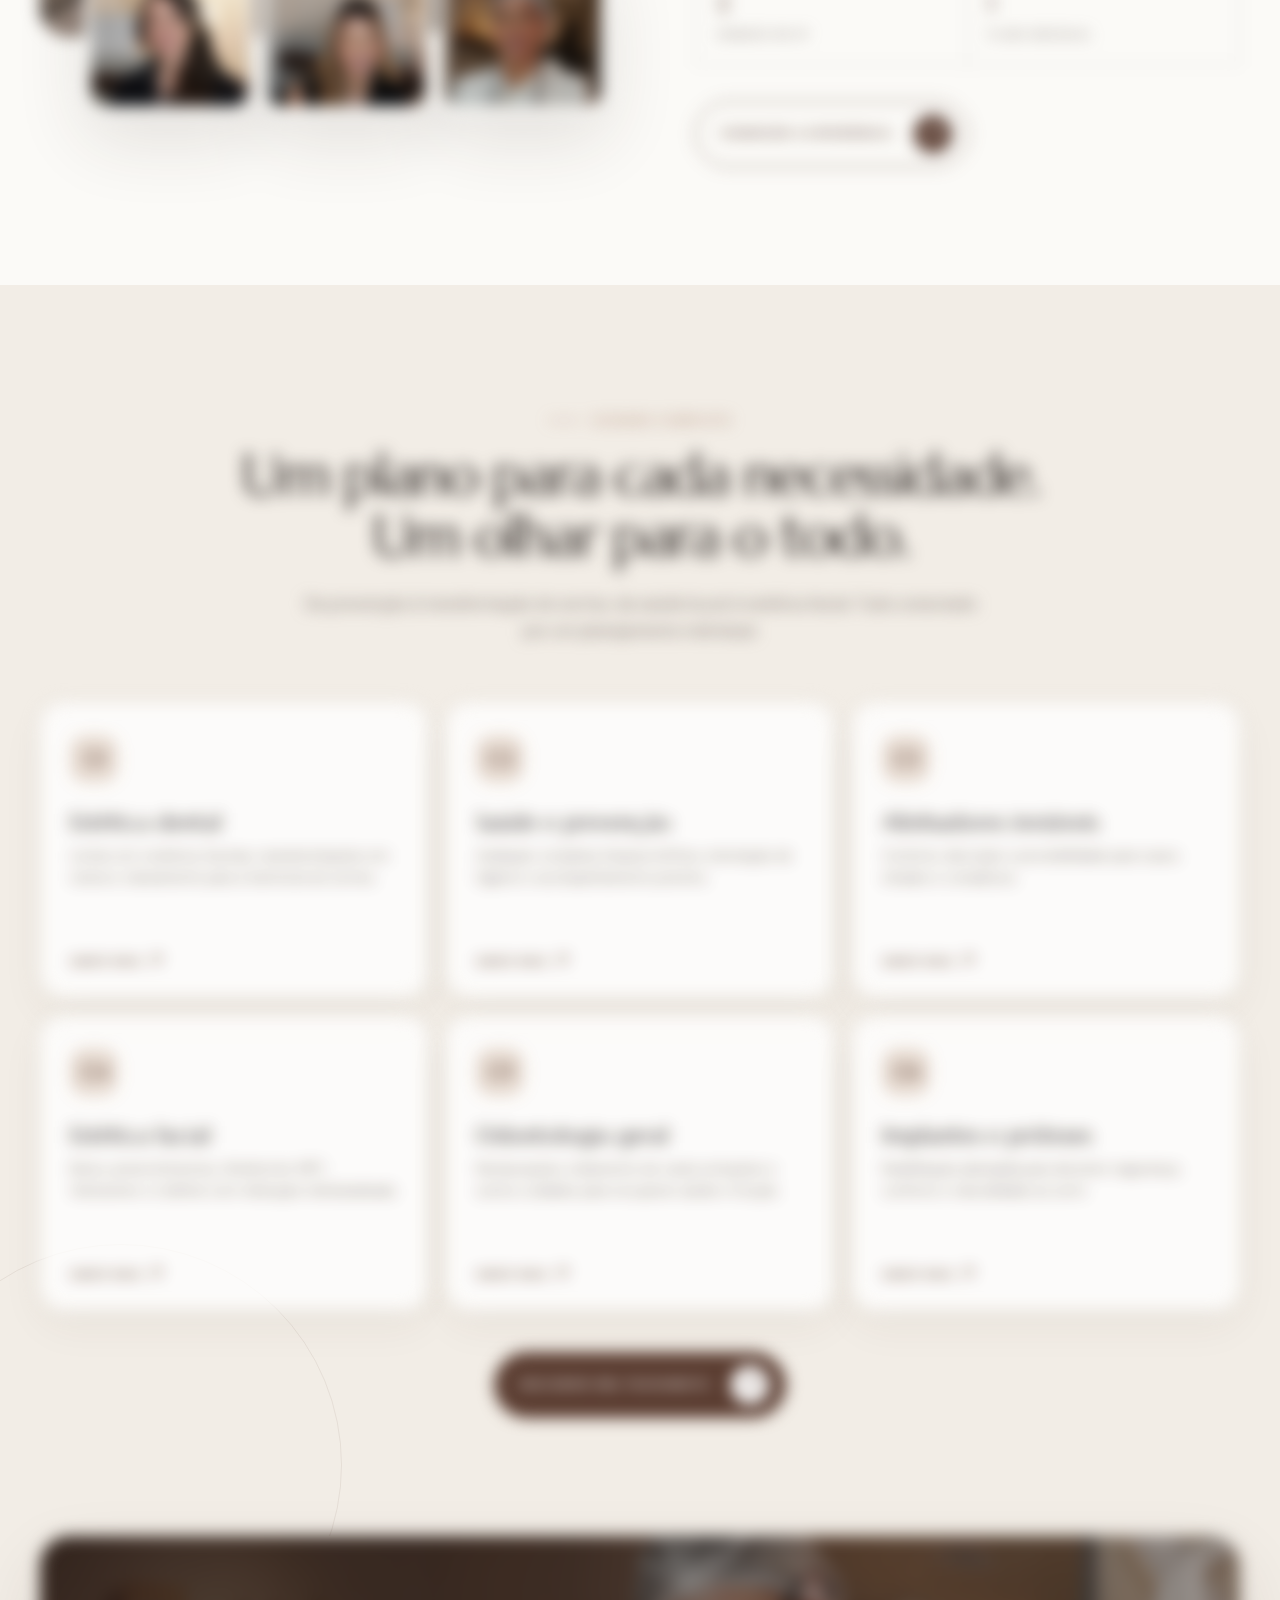
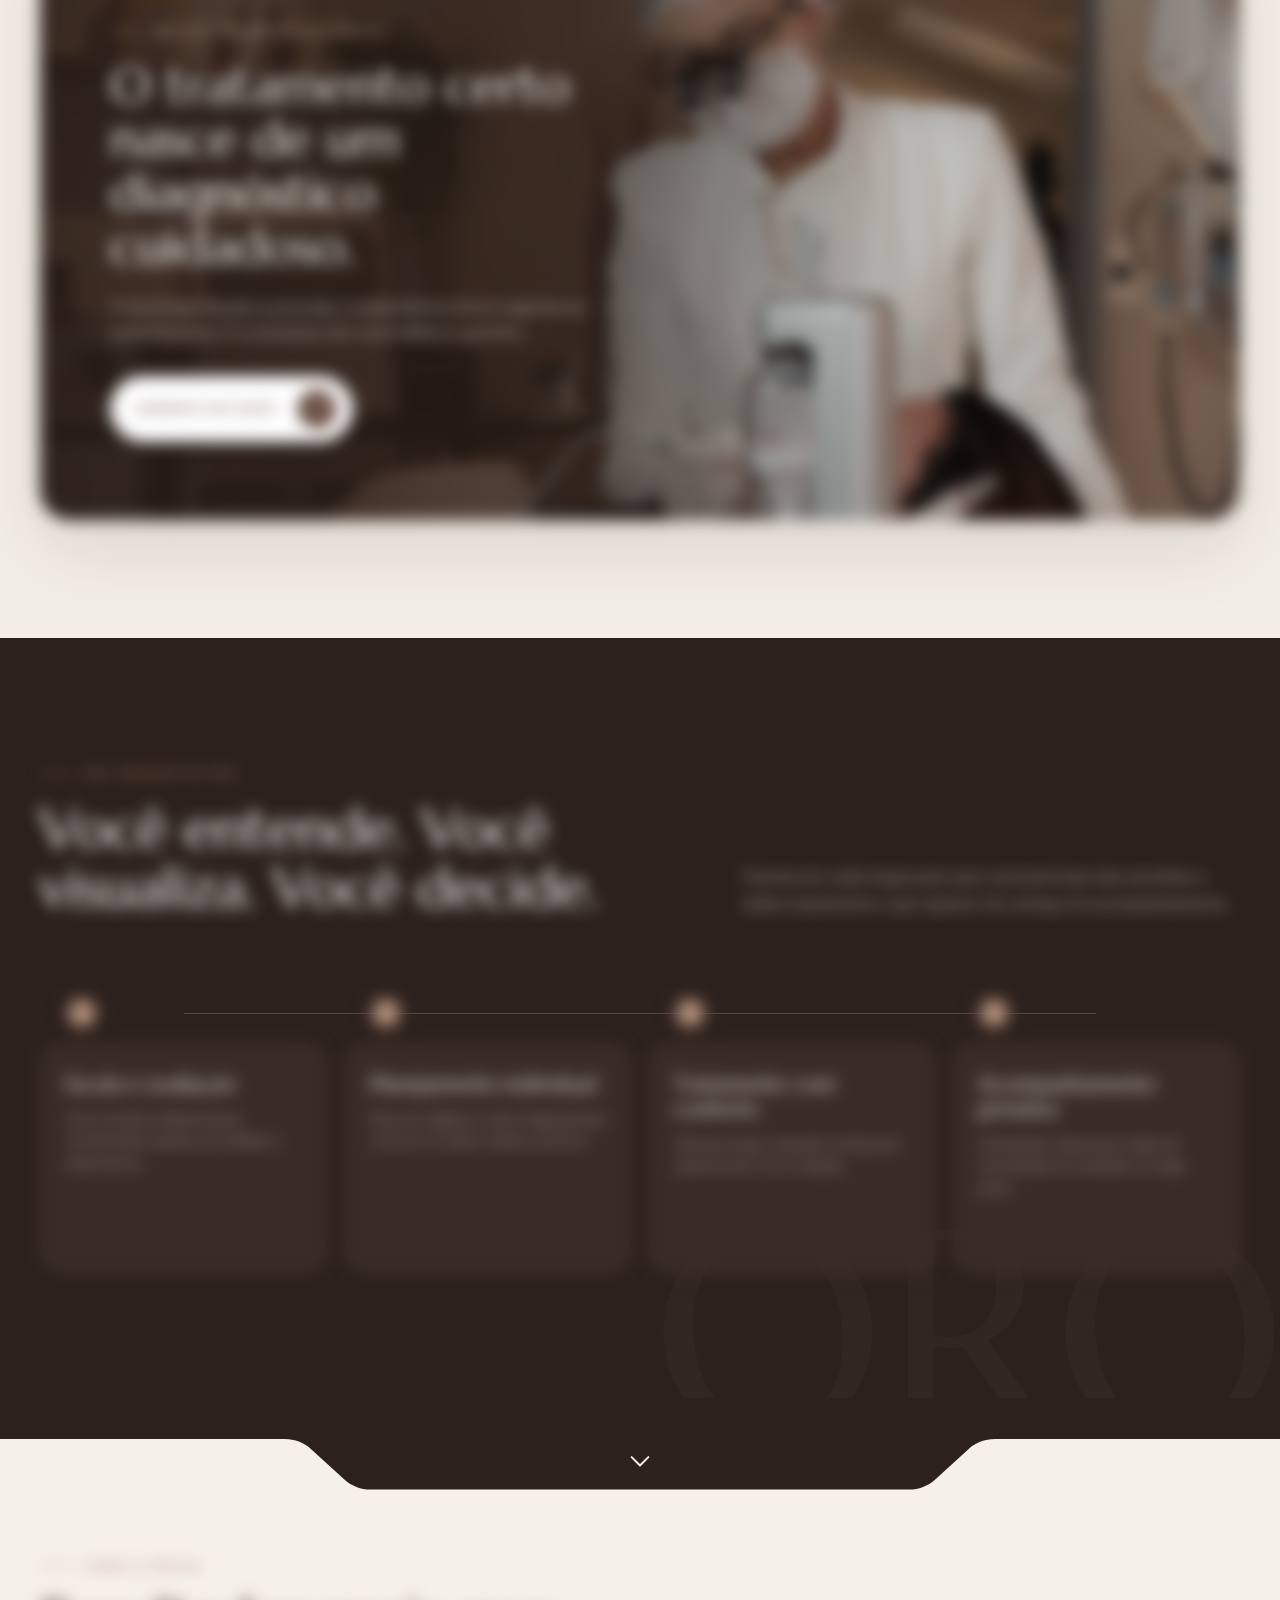
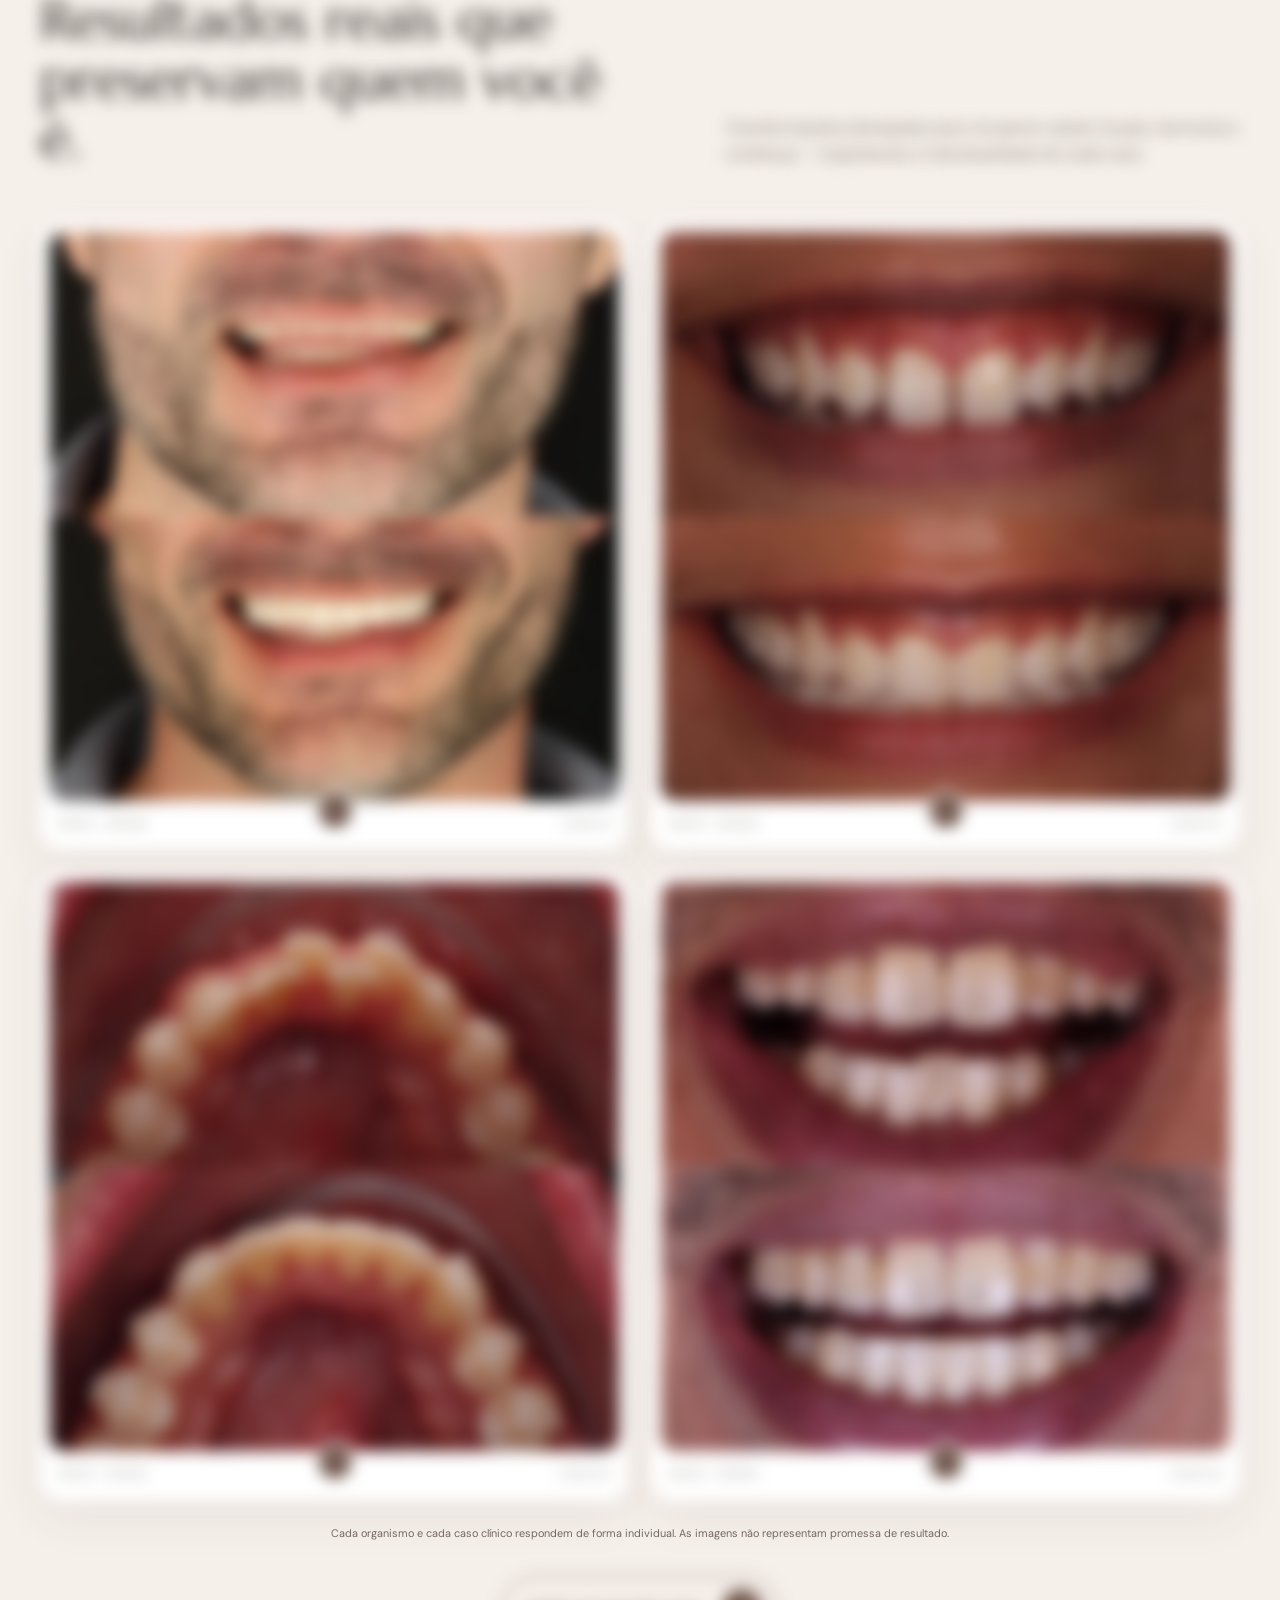
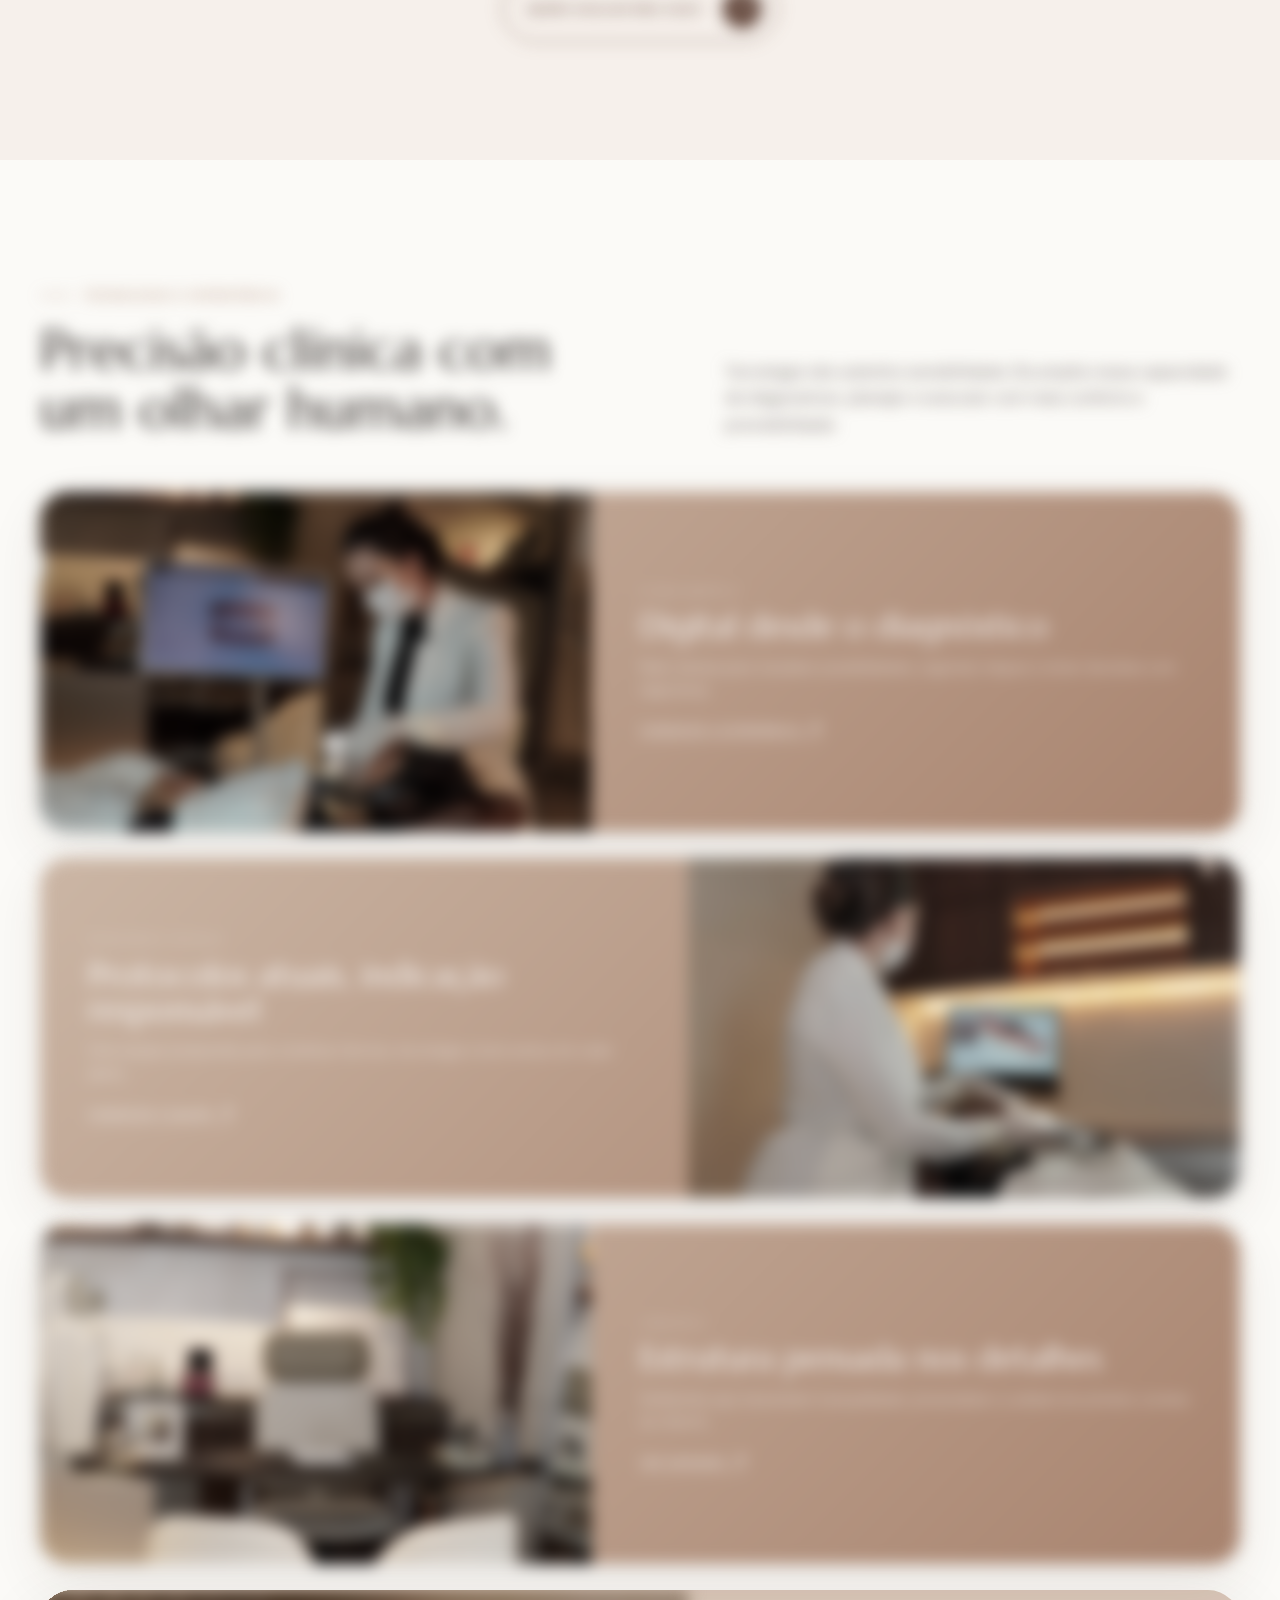
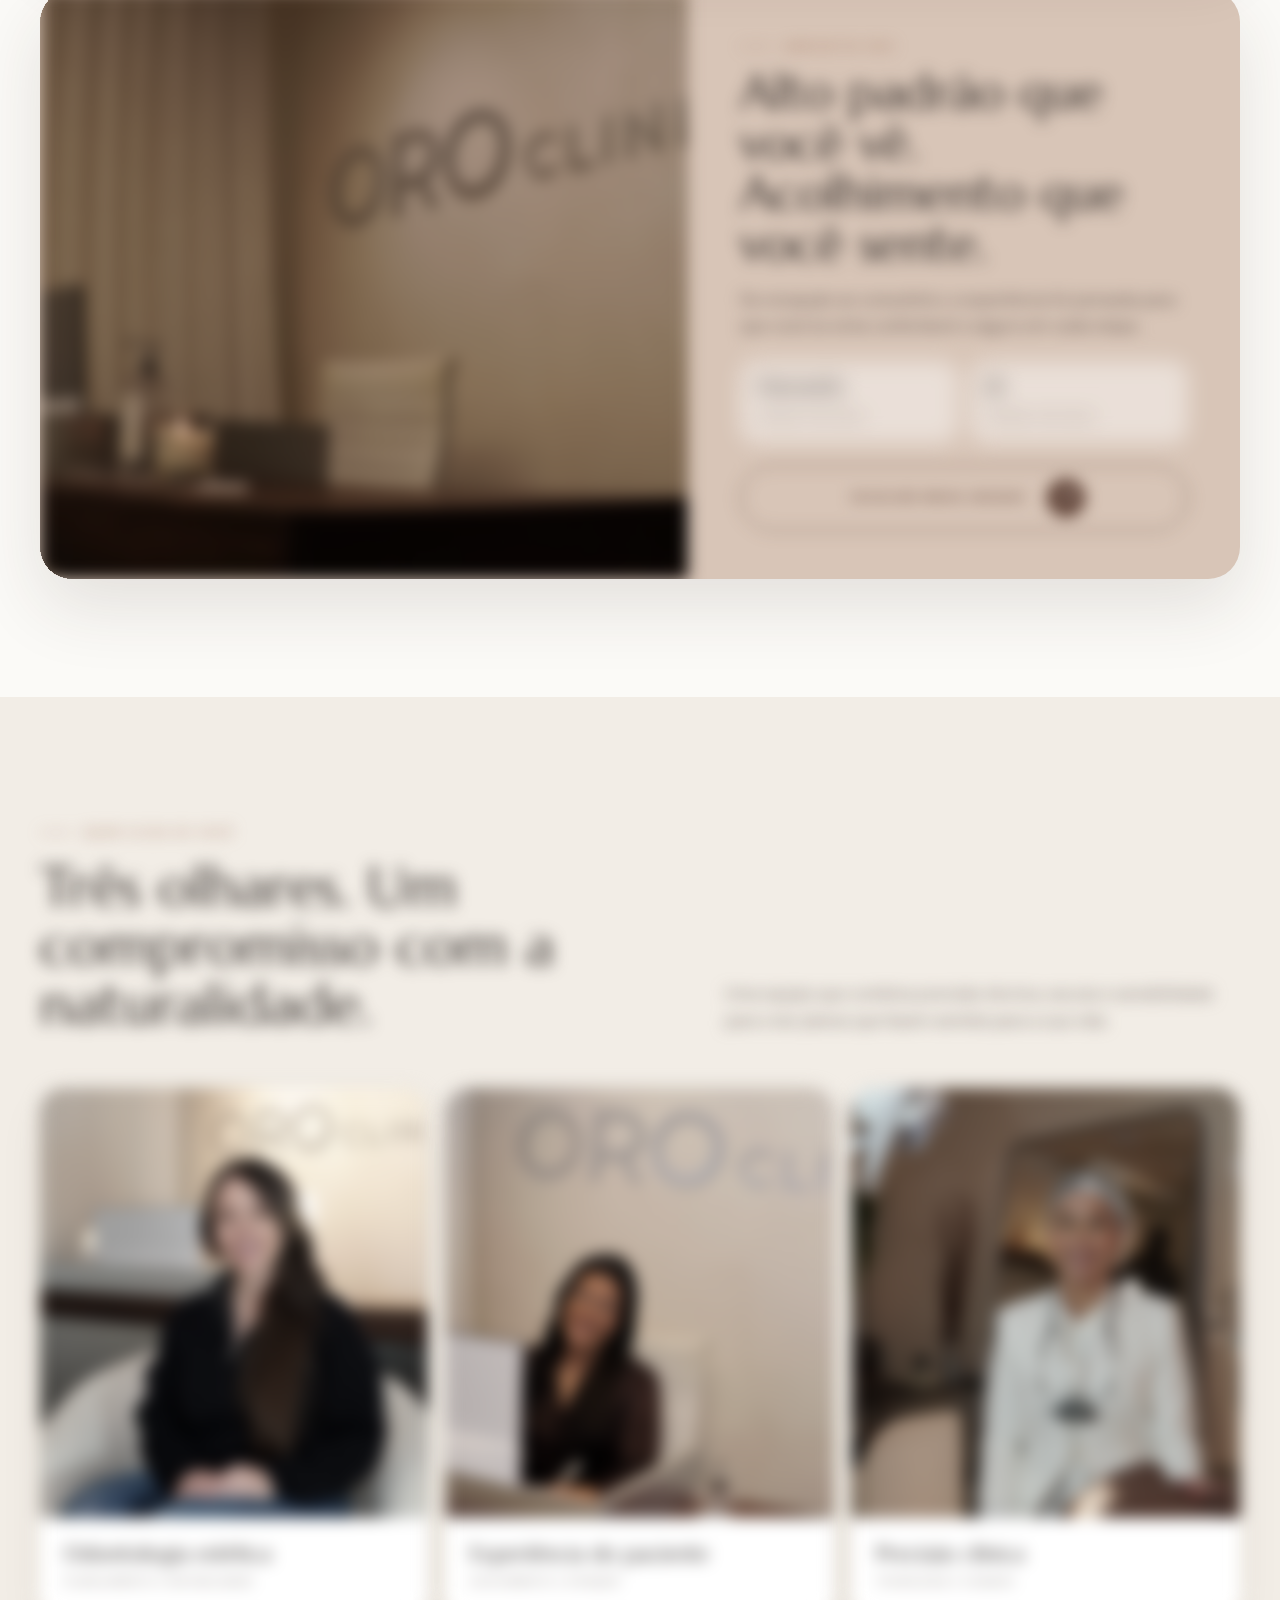
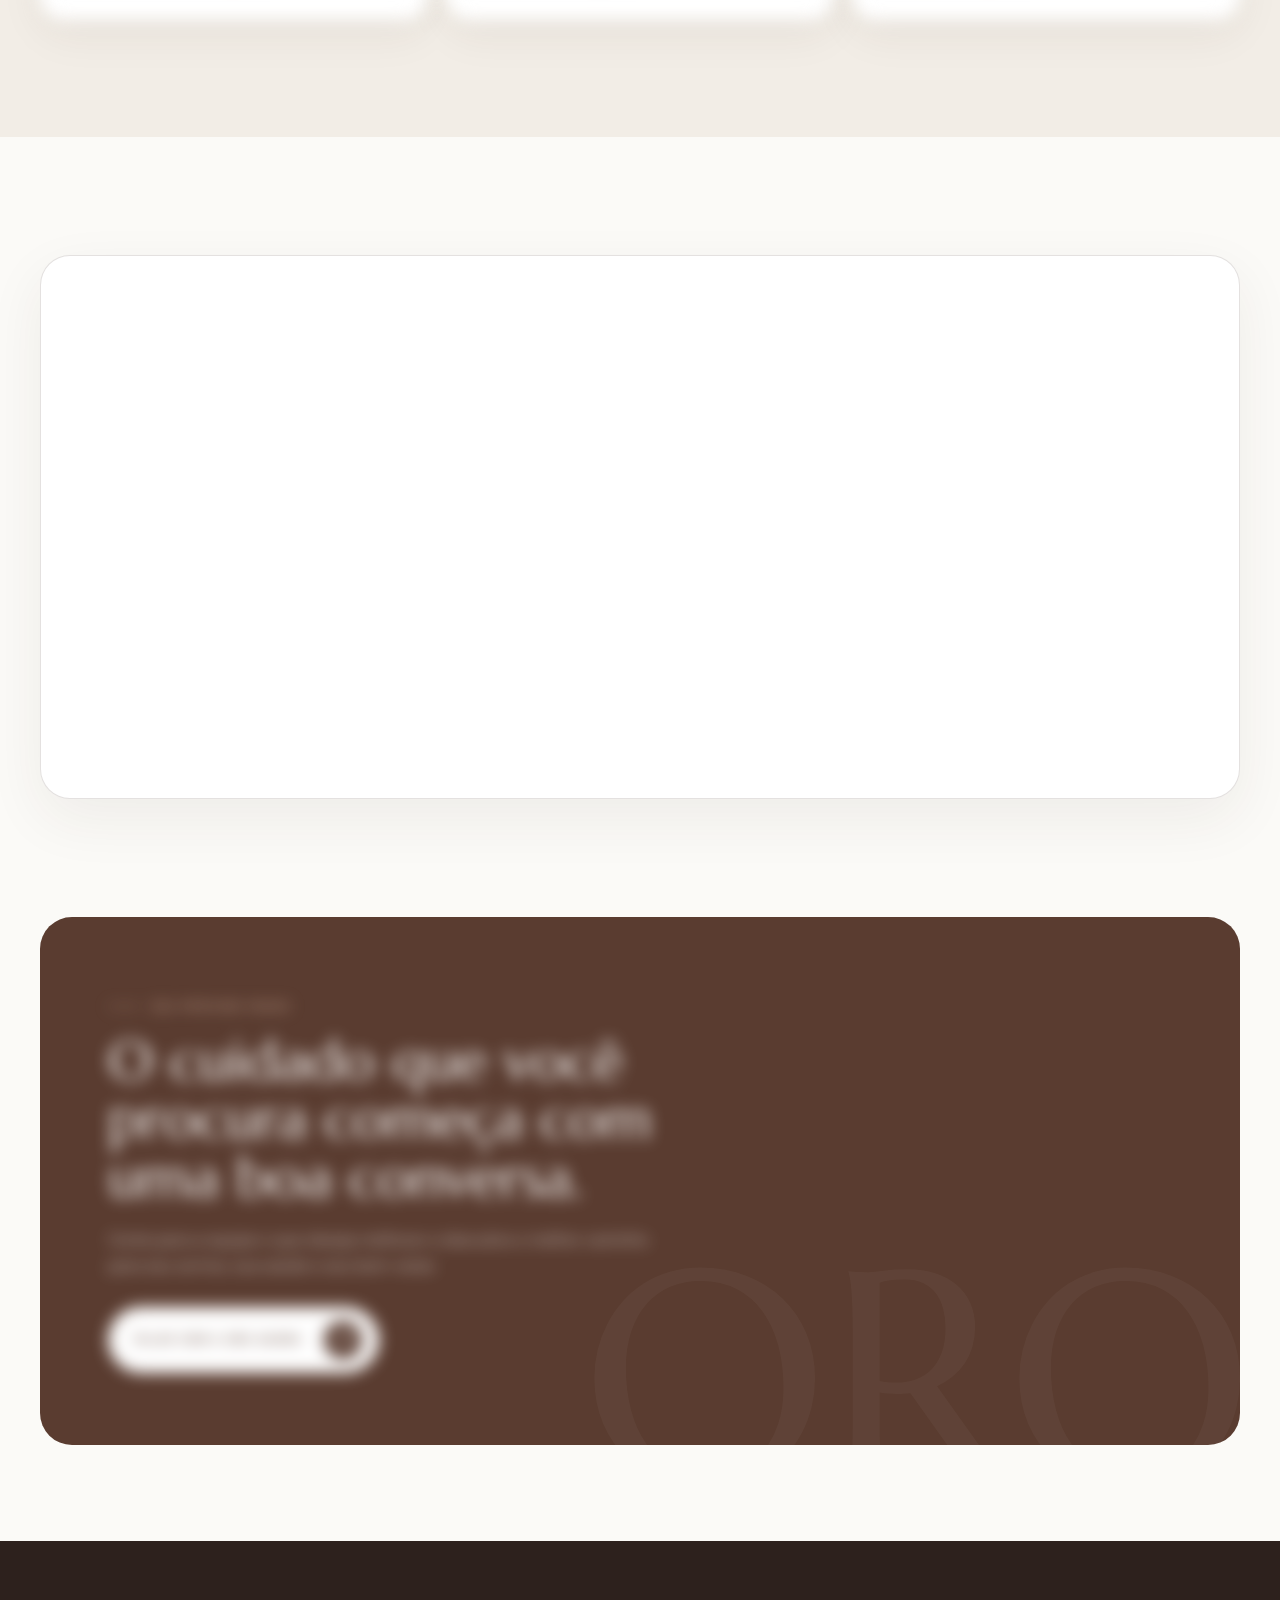
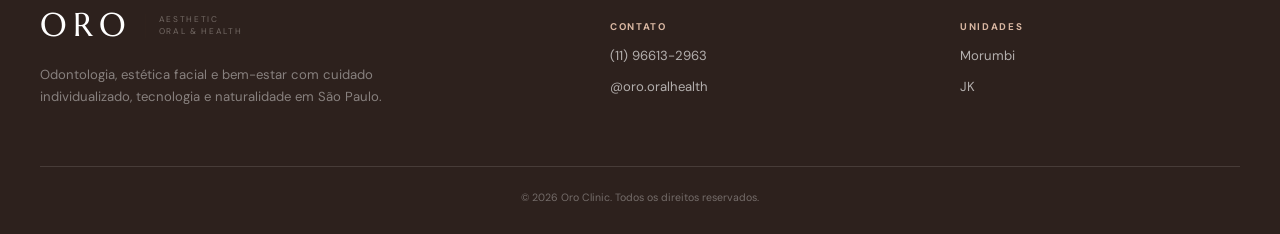
==== commit 1f4dd5d5: "Show three Oro professionals in reception collage" ====
--- a/oro/index.html
+++ b/oro/index.html
@@ -47,6 +47,10 @@
       .hero-badge{top:auto;right:12px;bottom:-12px;width:86px;height:86px}
       .hero-badge span{font-size:.48rem}
     }
+    .collage-portraits{position:absolute;right:0;bottom:0;z-index:1;width:92%;display:grid;grid-template-columns:repeat(3,minmax(0,1fr));gap:8px}
+    .collage-portraits img{display:block;width:100%;aspect-ratio:1;object-fit:cover;object-position:center 30%;border:6px solid var(--paper);border-radius:20px;box-shadow:var(--shadow)}
+    .collage-portraits img:nth-child(2){object-position:center}
+    @media(max-width:680px){.collage-portraits{width:100%;gap:5px}.collage-portraits img{border-width:4px;border-radius:15px}}
   </style>
 </head>
 <body>
@@ -56,7 +60,7 @@
   <main id="conteudo">
     <section class="hero" id="inicio"><div class="wrap hero-grid"><div class="hero-copy" data-reveal><span class="eyebrow">Clínica integrada em São Paulo</span><h1>Precisão para transformar. <strong>Sensibilidade para cuidar.</strong></h1><p>Odontologia e estética facial em uma experiência individualizada, com tecnologia, escuta e resultados que respeitam a sua naturalidade.</p><div class="hero-actions"><a class="btn js-wa" data-cta="hero" href="https://wa.me/5511966132963?text=Ol%C3%A1%2C%20vim%20pelo%20site%20e%20quero%20agendar%20minha%20avalia%C3%A7%C3%A3o." target="_blank" rel="noopener">Agendar pelo WhatsApp</a><a class="btn btn--line" href="#tratamentos">Ver tratamentos</a></div><div class="proofline"><div>Avaliação completa<br>e individualizada</div><div>Equipe multidisciplinar<br>em duas unidades</div><div>Tecnologia a serviço<br>da naturalidade</div></div></div><div class="hero-art"><div class="hero-frame"><img src="/oro/assets/hero-doutora.webp" alt="Profissional da Oro Clinic durante atendimento" fetchpriority="high"></div><div class="hero-note"><strong>Cuidado que começa na escuta</strong><span>Tempo para entender você antes de indicar qualquer caminho.</span></div><div class="hero-badge"><span>Odontologia<br>Estética<br>Bem-estar</span></div></div></div></section>
     <div class="marquee" aria-hidden="true"><div class="marquee-track"><div class="marquee-group"><span><b>✦</b>Avaliação individualizada</span><span><b>✦</b>Planejamento digital</span><span><b>✦</b>Resultados naturais</span><span><b>✦</b>Cuidado completo</span><span><b>✦</b>Morumbi e JK</span></div><div class="marquee-group" aria-hidden="true"><span><b>✦</b>Avaliação individualizada</span><span><b>✦</b>Planejamento digital</span><span><b>✦</b>Resultados naturais</span><span><b>✦</b>Cuidado completo</span><span><b>✦</b>Morumbi e JK</span></div></div></div>
-    <section class="section" id="sobre"><div class="wrap intro"><div class="collage" data-reveal><img class="collage-main" src="/oro/assets/recepcao-colagem.webp" alt="Recepção da Oro Clinic com sofá e balcão"><img class="collage-small" src="/oro/assets/dentista-colagem.webp" alt="Dentista da Oro Clinic no consultório"><span class="collage-seal">ORO</span></div><div class="intro-copy" data-reveal><span class="eyebrow">O jeito Oro de cuidar</span><h2>A técnica encontra sentido quando existe escuta.</h2><p>A primeira consulta não é uma conversa apressada. É o momento de entender suas queixas, sua rotina e suas expectativas para construir uma indicação responsável — sem excessos e sem soluções genéricas.</p><p>Na Oro, odontologia, estética facial e bem-estar se encontram em um plano feito para você.</p><div class="facts"><div><strong>1h30</strong><span>avaliação completa</span></div><div><strong>360°</strong><span>cuidado integrado</span></div><div><strong>2</strong><span>unidades em SP</span></div><div><strong>1</strong><span>plano individual</span></div></div><a class="btn btn--line js-wa" data-cta="sobre" href="https://wa.me/5511966132963?text=Ol%C3%A1%2C%20quero%20entender%20como%20funciona%20a%20avalia%C3%A7%C3%A3o%20na%20Oro." target="_blank" rel="noopener">Conhecer a experiência</a></div></div></section>
+    <section class="section" id="sobre"><div class="wrap intro"><div class="collage" data-reveal><img class="collage-main" src="/oro/assets/recepcao-colagem.webp" alt="Recepção da Oro Clinic com sofá e balcão"><div class="collage-portraits" role="group" aria-label="Três profissionais da Oro Clinic"><img src="/oro/assets/dentista-thaisa-colagem.webp" alt="Profissional da Oro Clinic sorrindo"><img src="/oro/assets/dentista-lais-colagem.webp" alt="Profissional da Oro Clinic em planejamento"><img src="/oro/assets/dentista-jaleco-colagem.webp" alt="Dentista da Oro Clinic em consultório"></div><span class="collage-seal">ORO</span></div><div class="intro-copy" data-reveal><span class="eyebrow">O jeito Oro de cuidar</span><h2>A técnica encontra sentido quando existe escuta.</h2><p>A primeira consulta não é uma conversa apressada. É o momento de entender suas queixas, sua rotina e suas expectativas para construir uma indicação responsável — sem excessos e sem soluções genéricas.</p><p>Na Oro, odontologia, estética facial e bem-estar se encontram em um plano feito para você.</p><div class="facts"><div><strong>1h30</strong><span>avaliação completa</span></div><div><strong>360°</strong><span>cuidado integrado</span></div><div><strong>2</strong><span>unidades em SP</span></div><div><strong>1</strong><span>plano individual</span></div></div><a class="btn btn--line js-wa" data-cta="sobre" href="https://wa.me/5511966132963?text=Ol%C3%A1%2C%20quero%20entender%20como%20funciona%20a%20avalia%C3%A7%C3%A3o%20na%20Oro." target="_blank" rel="noopener">Conhecer a experiência</a></div></div></section>
     <section class="section care" id="tratamentos"><div class="wrap"><div class="section-title" data-reveal><span class="eyebrow">Cuidado completo</span><h2>Um plano para cada necessidade. Um olhar para o todo.</h2><p>Da prevenção à transformação do sorriso, da saúde bucal à estética facial. Tudo conectado por um planejamento individual.</p></div><div class="care-grid">
       <article class="care-card" data-reveal><span class="care-icon">01</span><h3>Estética dental</h3><p>Lentes em cerâmica, facetas, reanatomizações em resina e clareamento para a harmonia do sorriso.</p><a href="#agendamento">Saber mais</a></article>
       <article class="care-card" data-reveal><span class="care-icon">02</span><h3>Saúde e prevenção</h3><p>Avaliação completa, limpeza AirFlow, orientação de higiene e acompanhamento próximo.</p><a href="#agendamento">Saber mais</a></article>
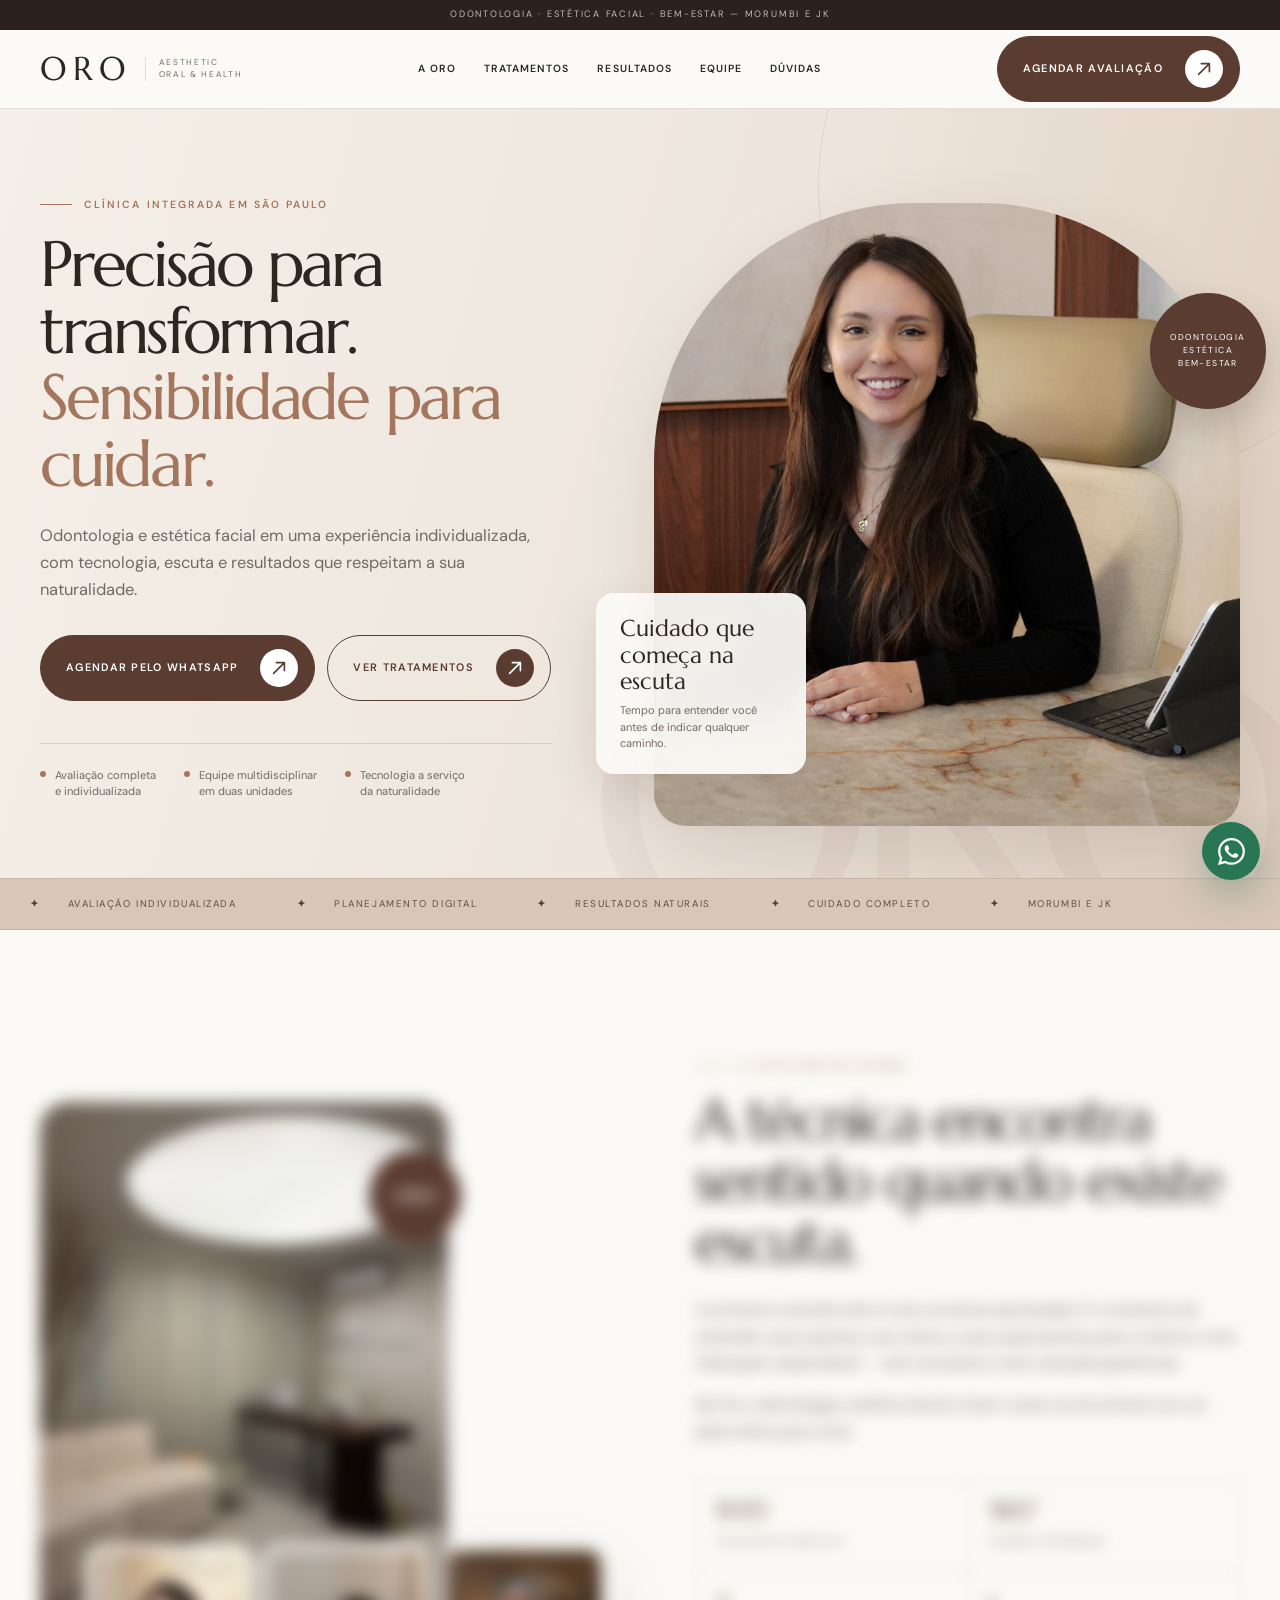
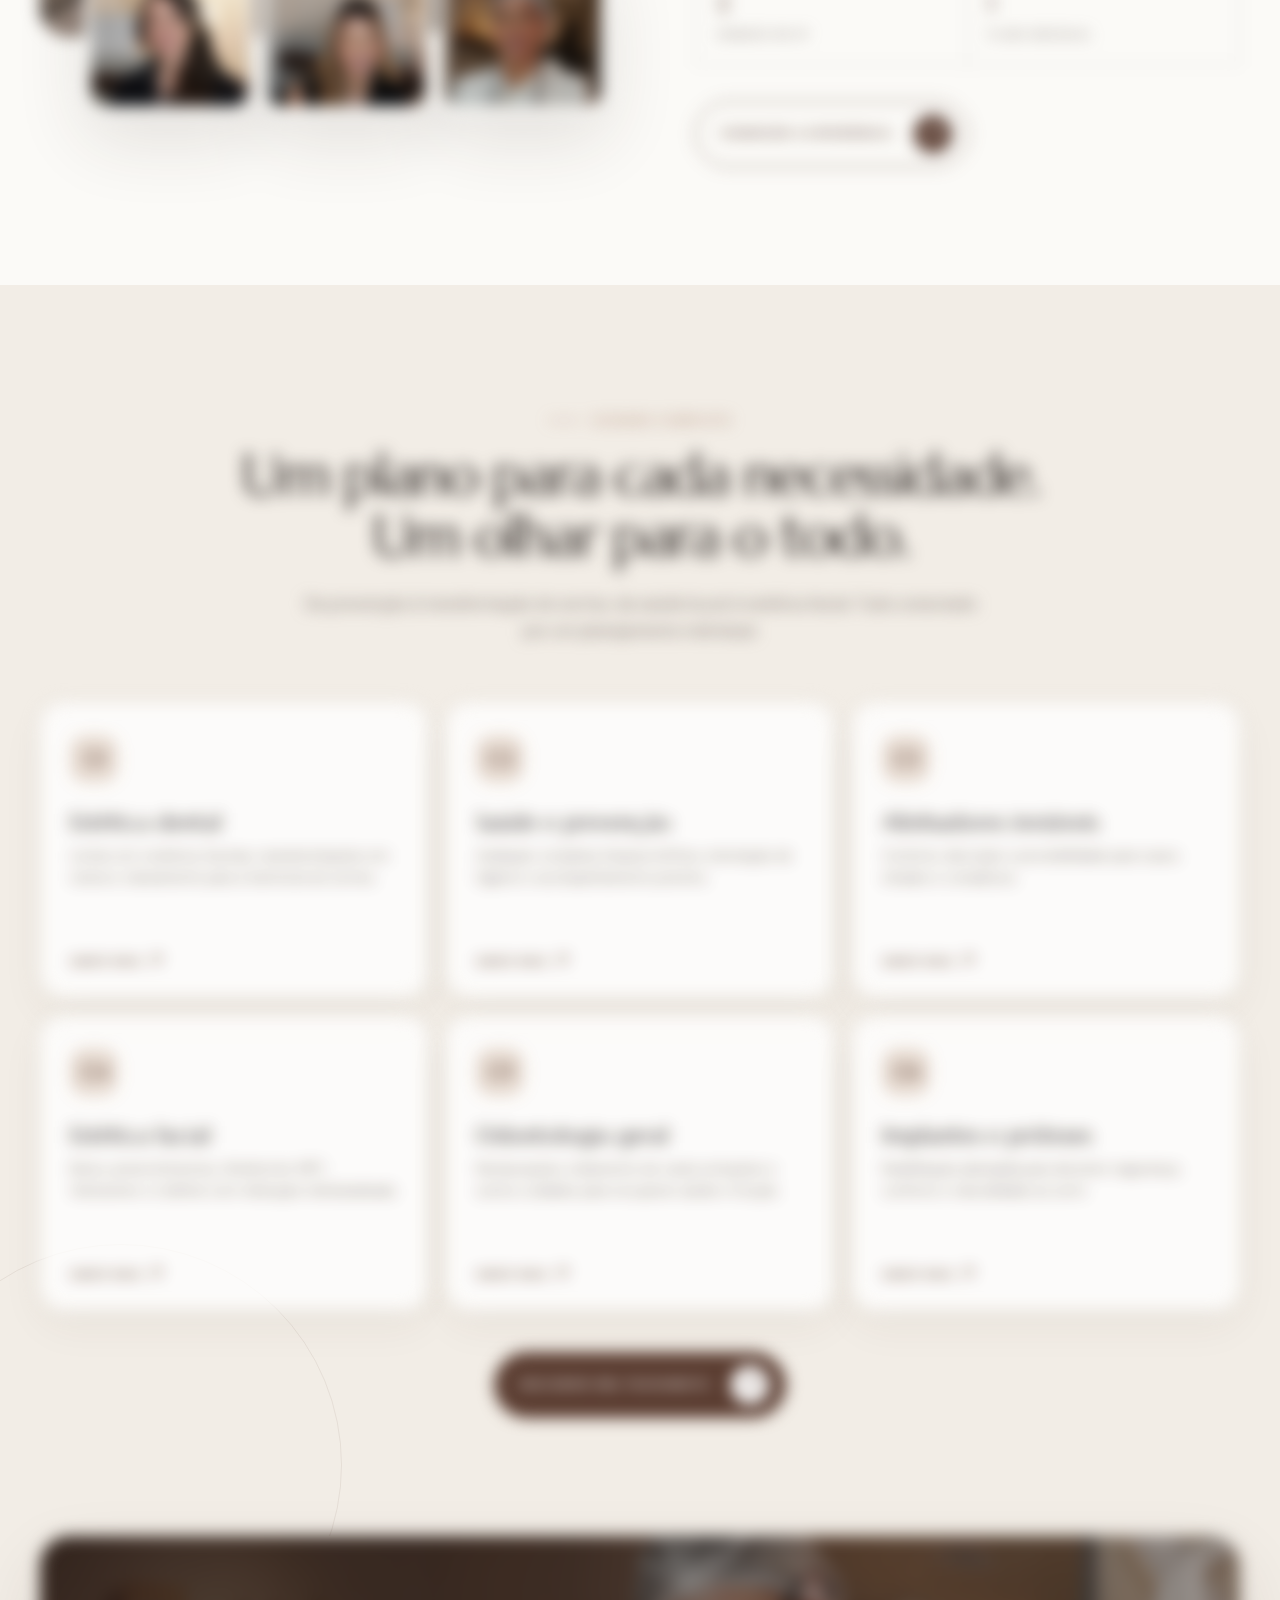
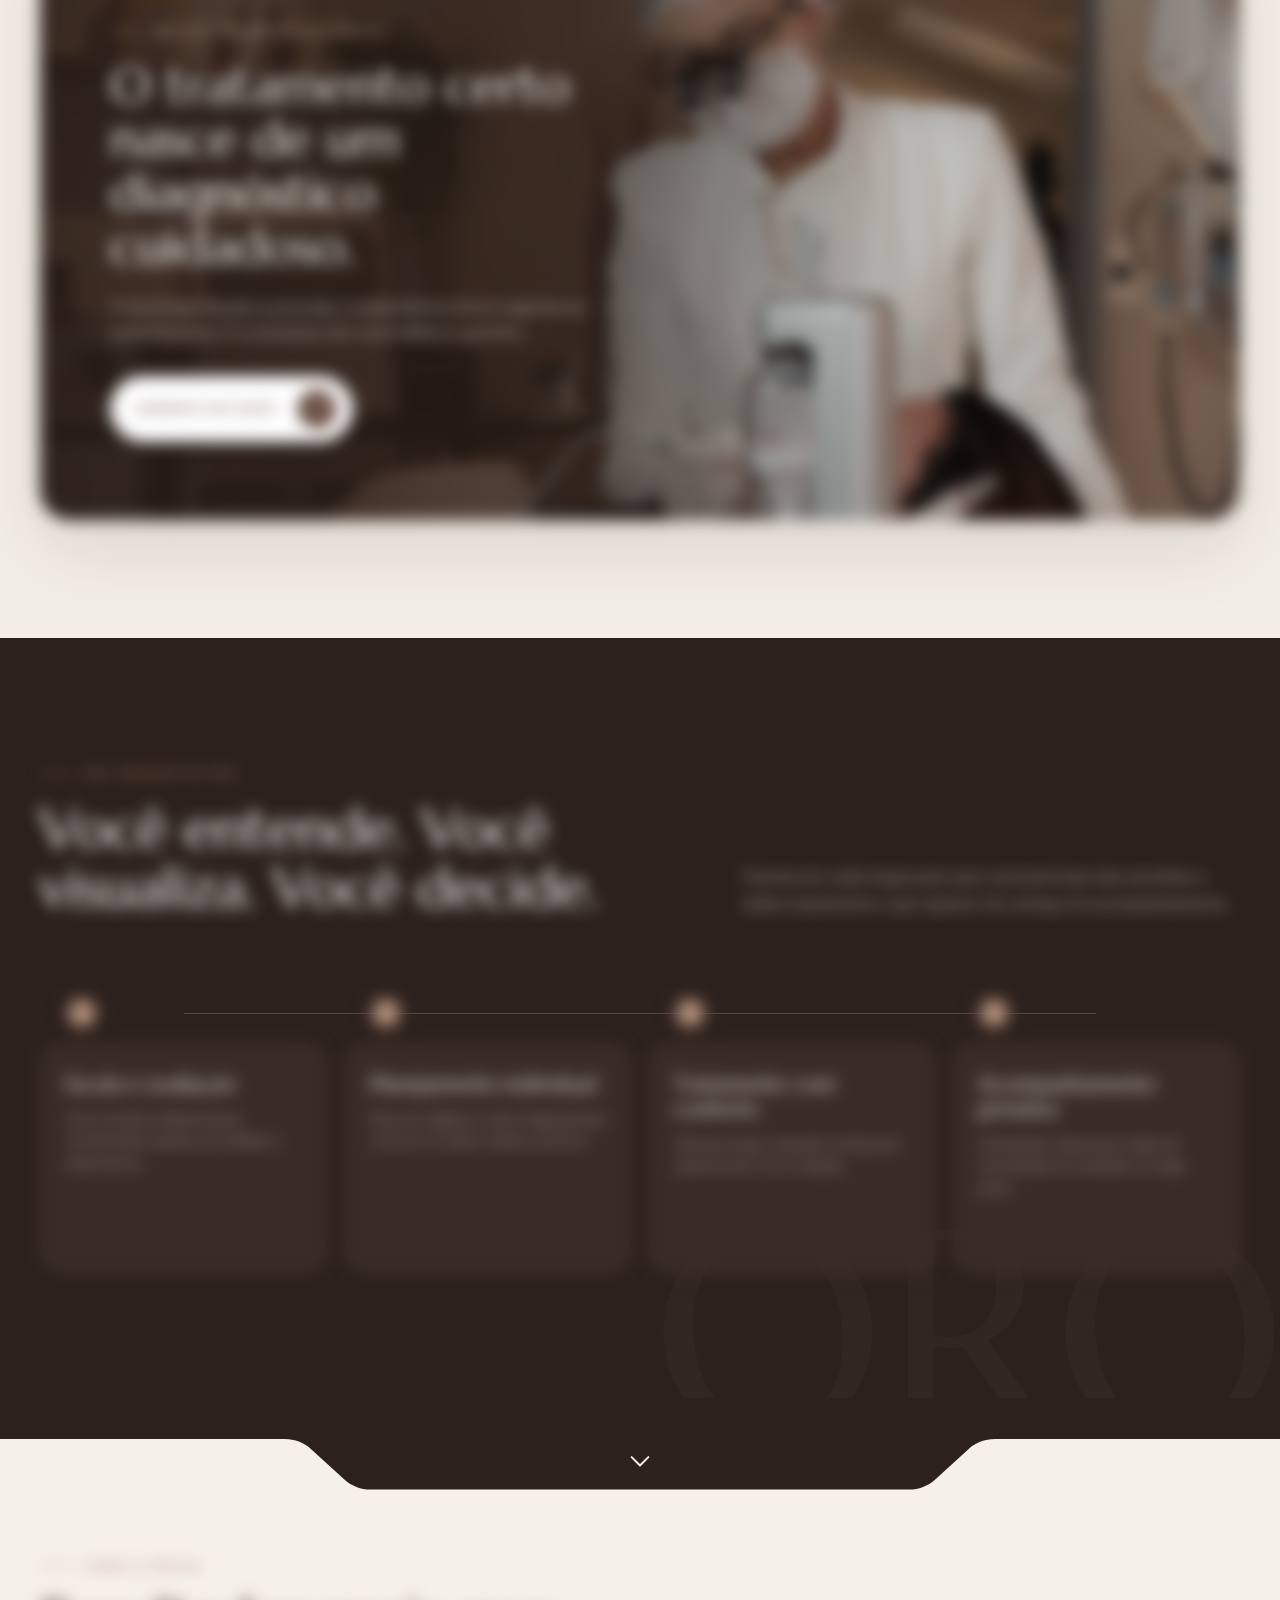
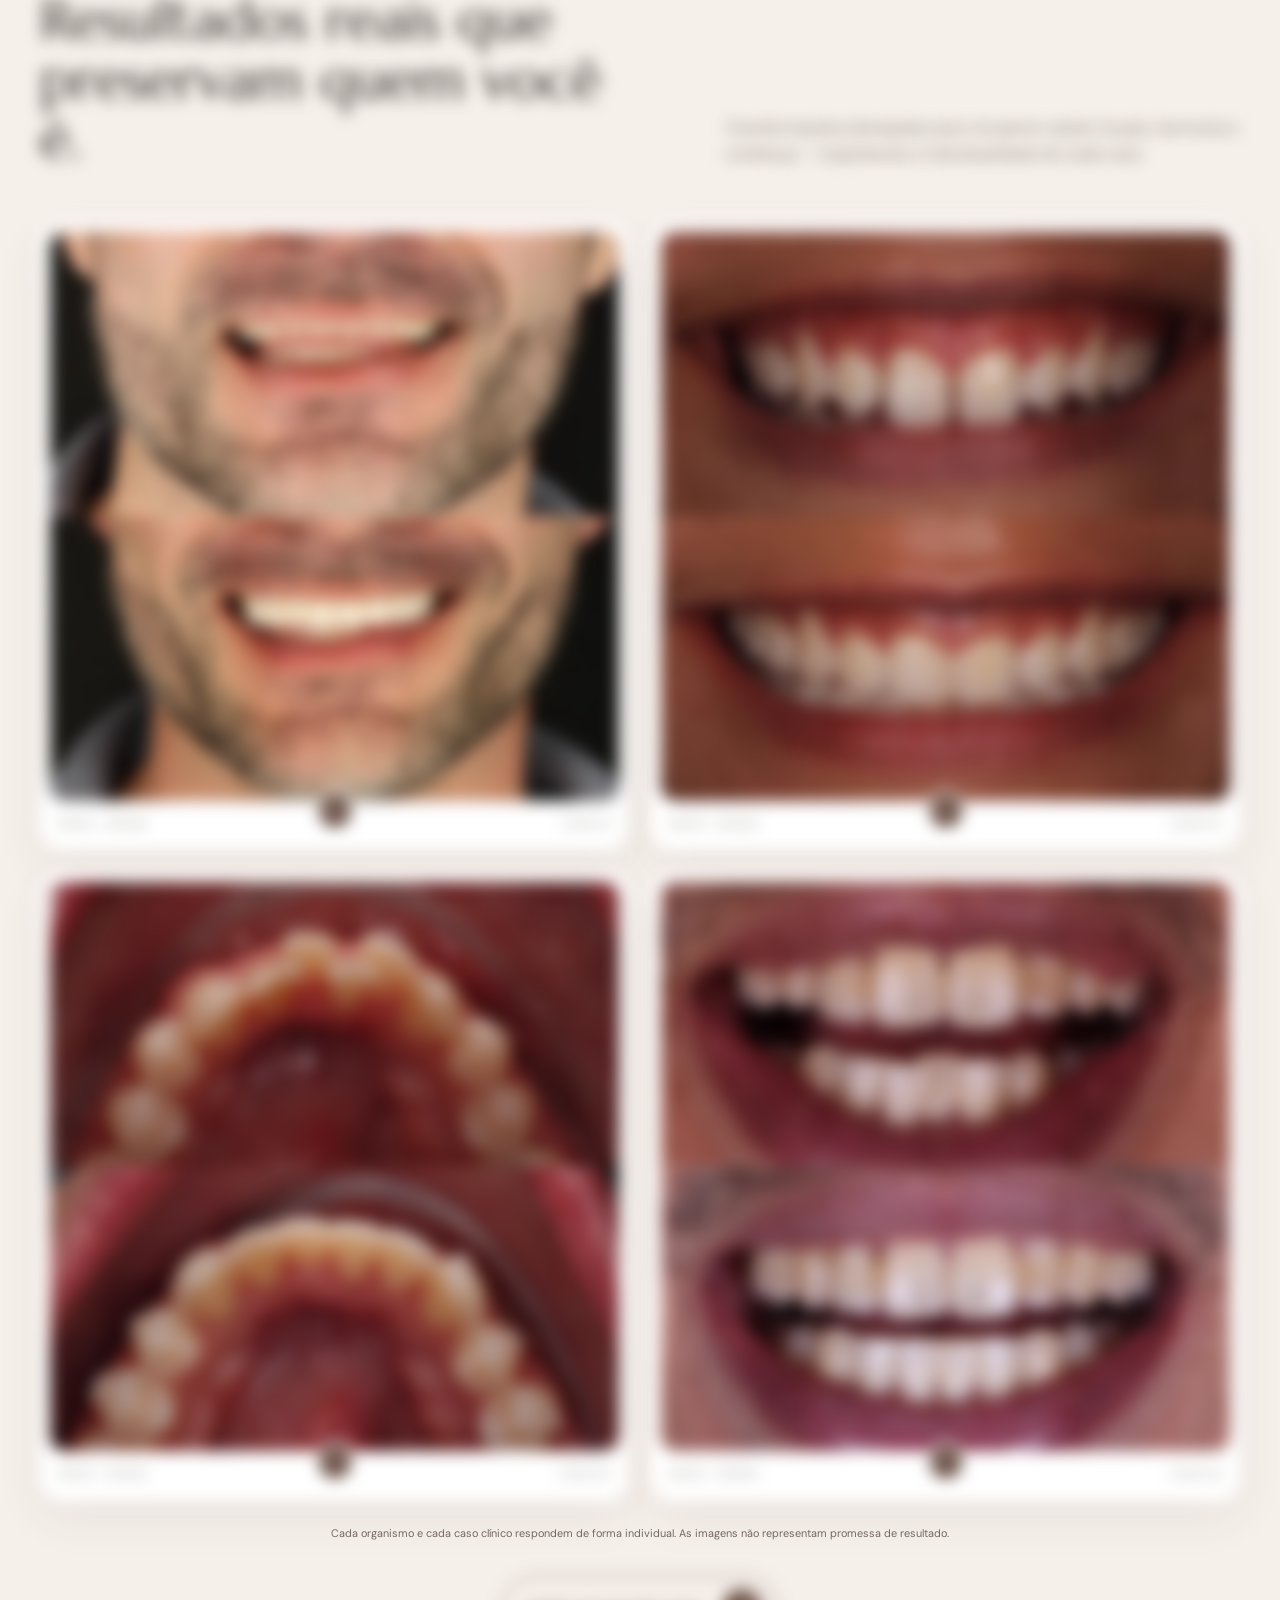
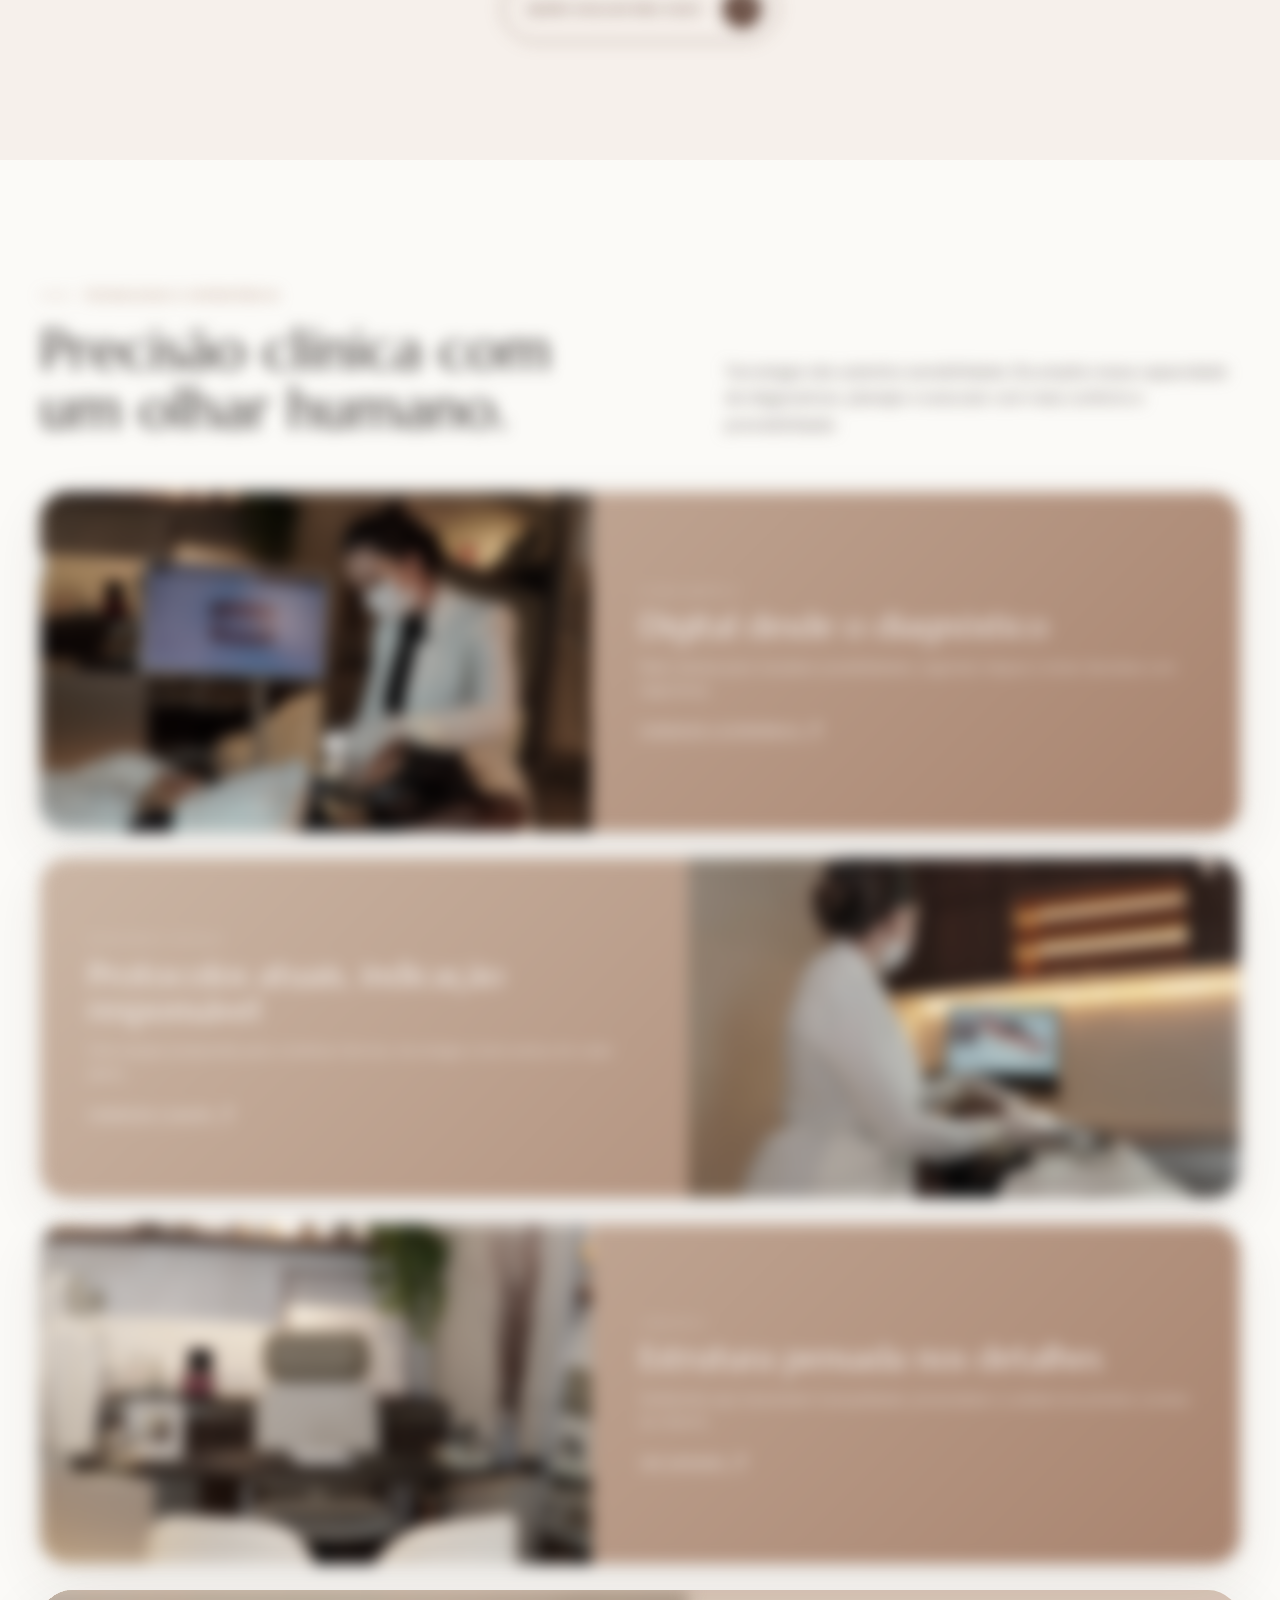
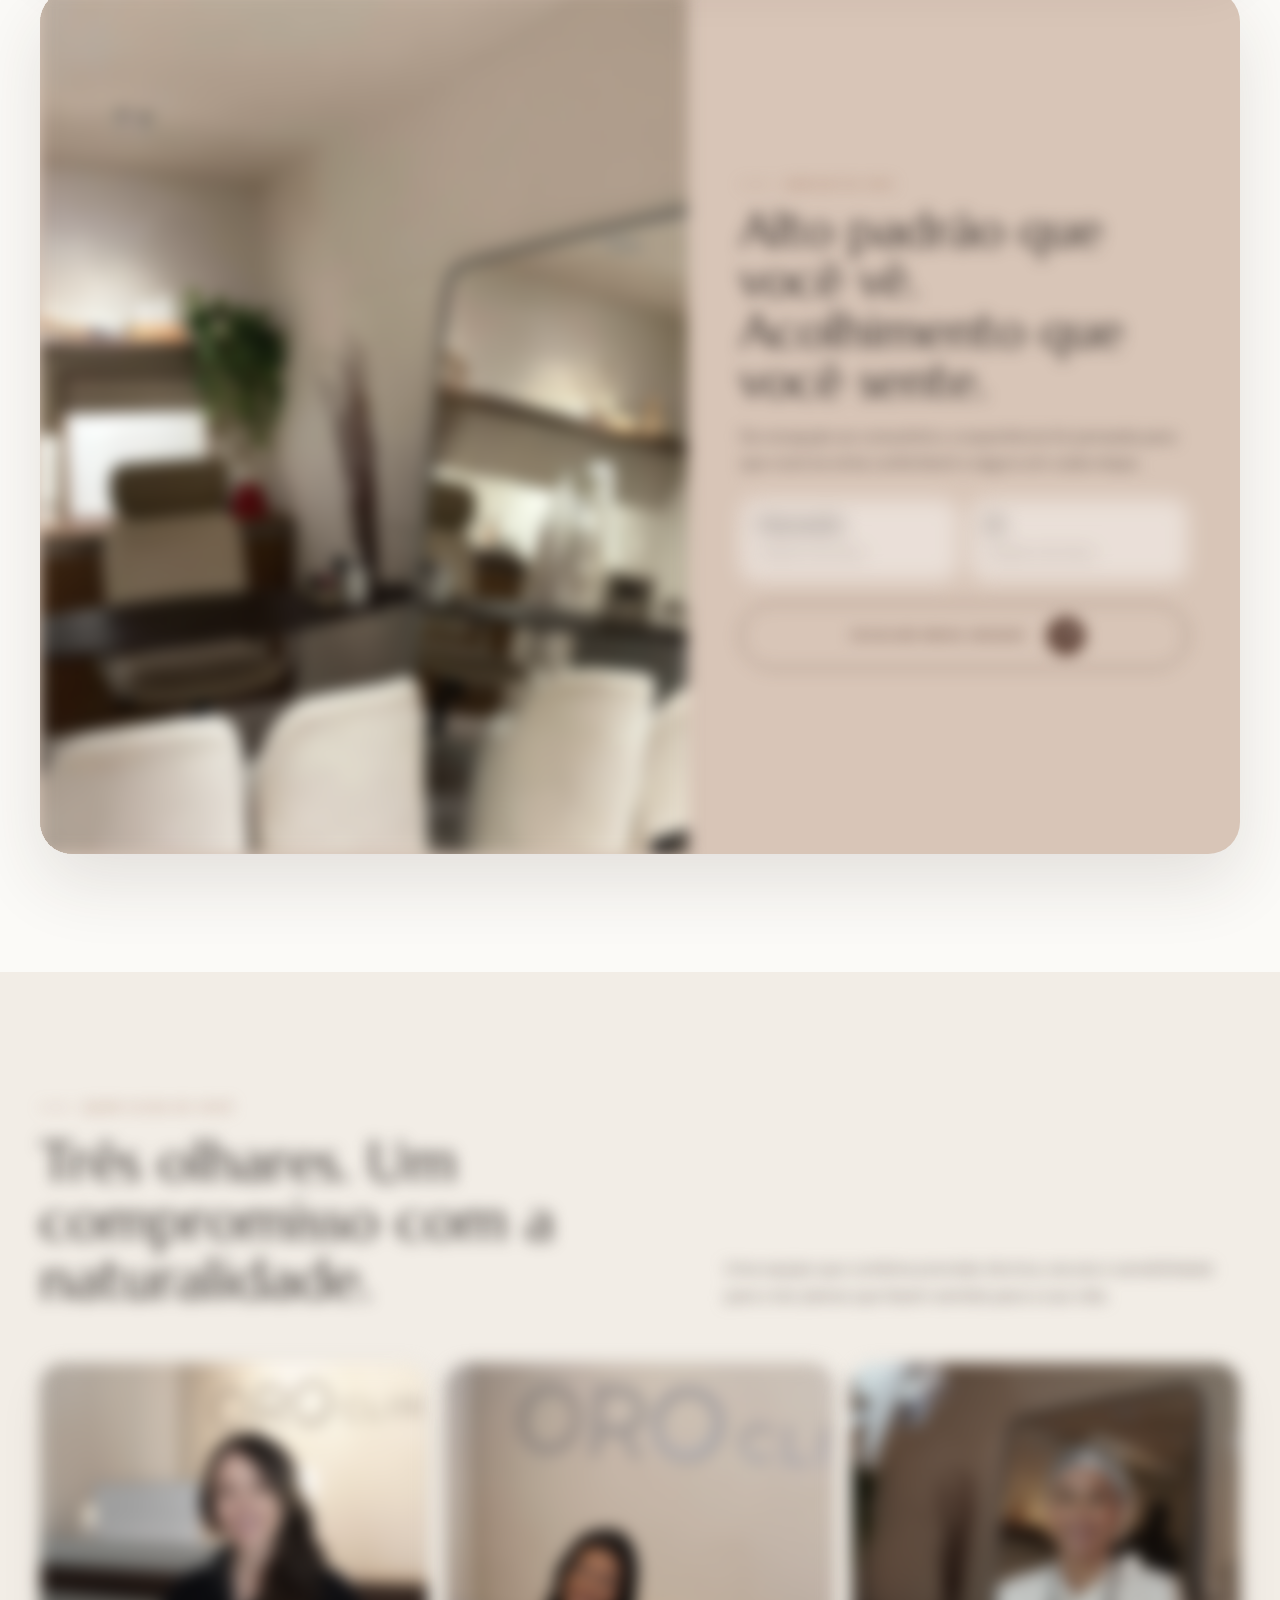
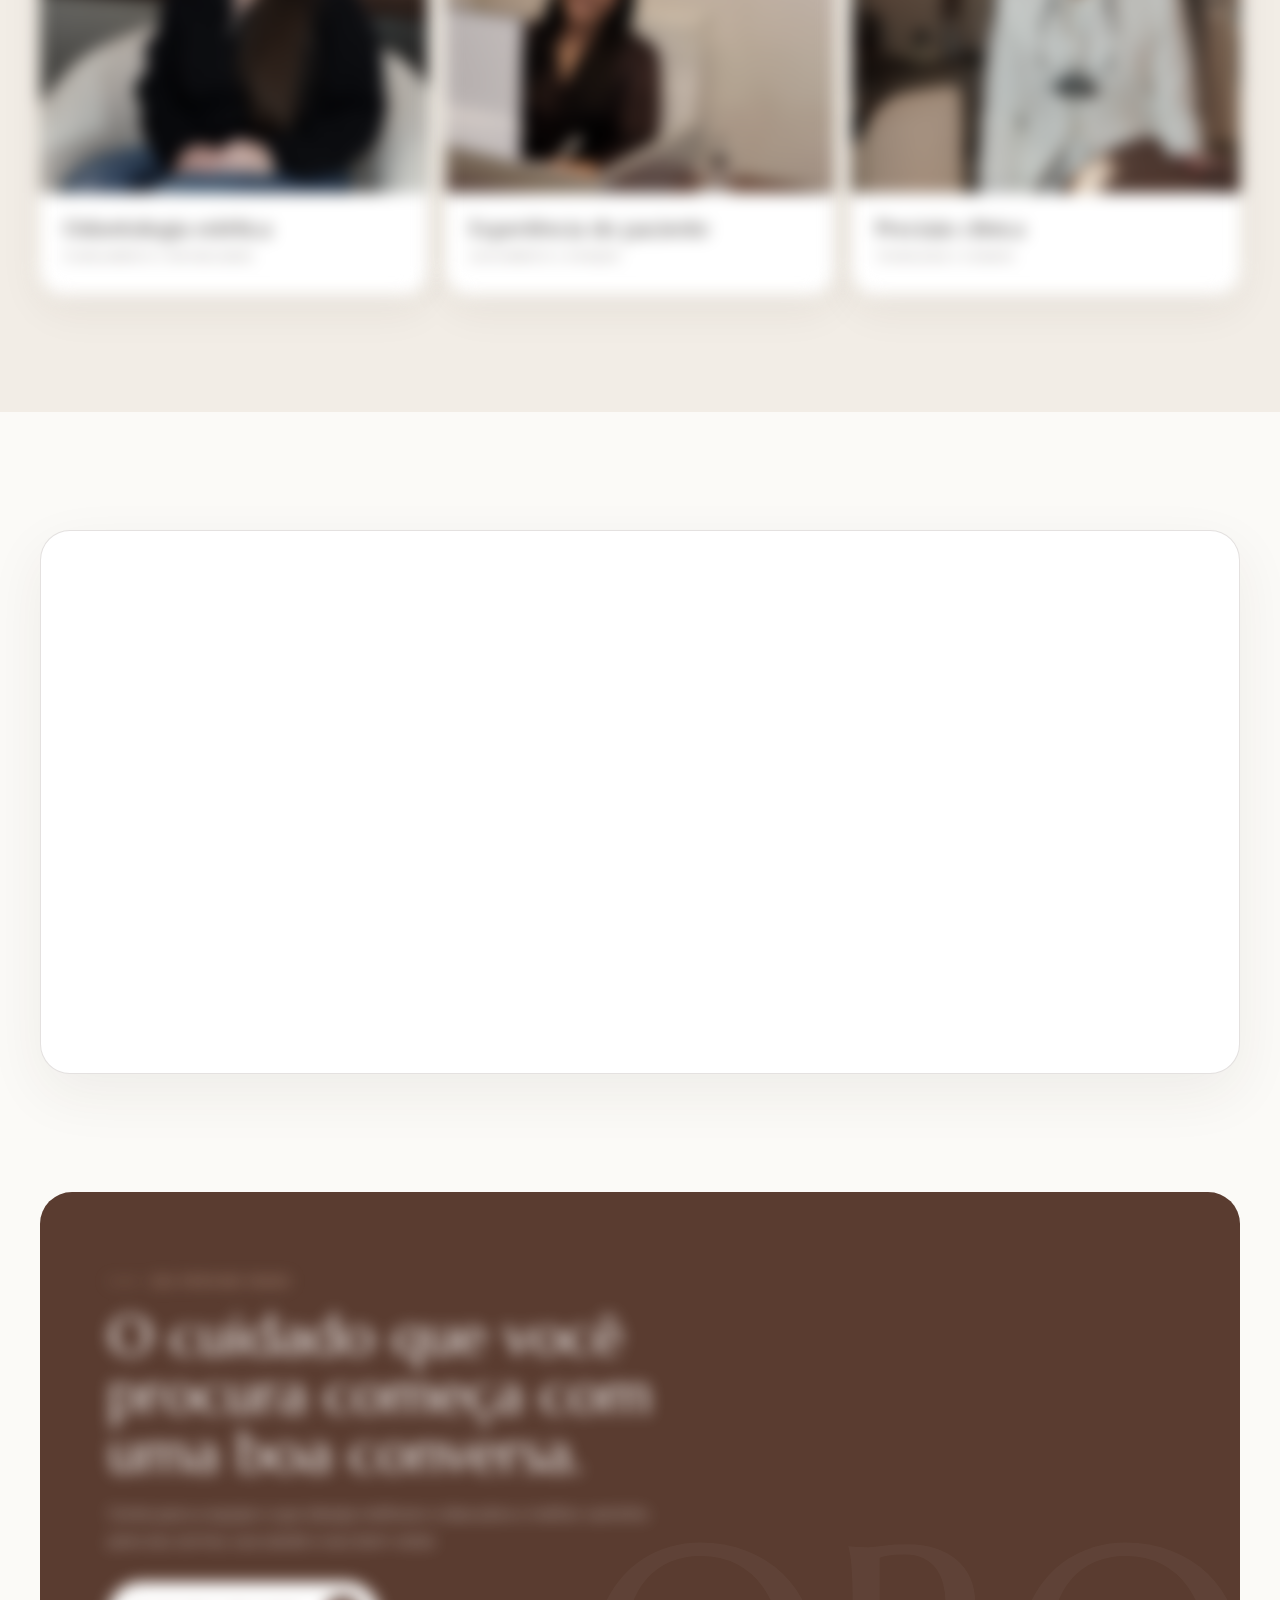
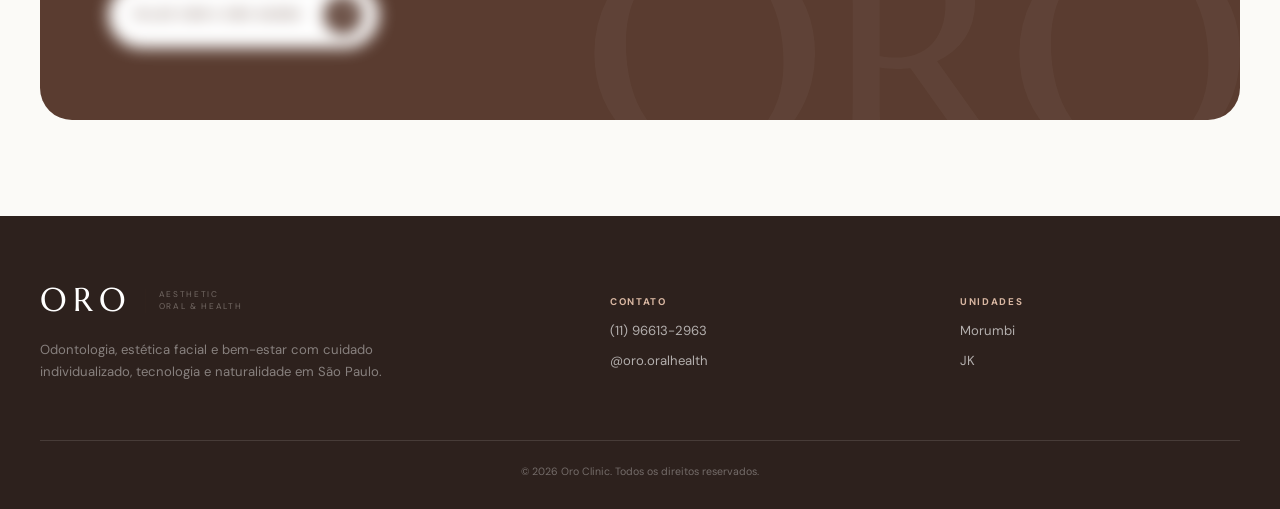
==== commit b9340243: "Use new consultorio photo in Oro environments section" ====
--- a/oro/index.html
+++ b/oro/index.html
@@ -78,7 +78,7 @@
       <article class="result-card" data-reveal><img src="/oro/assets/resultado-04.webp" alt="Comparativo antes e depois dos dentes inferiores, caso 04" loading="lazy"><div class="result-label"><span>Antes · Depois</span><span>Caso 04</span></div><span class="result-pin">ORO</span></article>
     </div><p class="disclaimer">Cada organismo e cada caso clínico respondem de forma individual. As imagens não representam promessa de resultado.</p><div class="results-action" data-reveal><a class="btn btn--line js-wa" data-cta="resultados" href="https://wa.me/5511966132963?text=Ol%C3%A1%2C%20vi%20os%20resultados%20e%20quero%20avaliar%20o%20meu%20caso." target="_blank" rel="noopener">Quero avaliar meu caso</a></div></div></section>
     <section class="section technology"><div class="wrap"><div class="split-head" data-reveal><div><span class="eyebrow">Tecnologia e experiência</span><h2>Precisão clínica com um olhar humano.</h2></div><p>Tecnologia não substitui sensibilidade. Ela amplia nossa capacidade de diagnosticar, planejar e executar com mais conforto e previsibilidade.</p></div><div class="tech-stack"><article class="tech-card" data-reveal><div class="tech-image"><img src="/oro/assets/planejamento-digital.webp" alt="Planejamento odontológico digital"></div><div class="tech-copy"><span>Planejamento</span><h3>Digital desde o diagnóstico</h3><p>Mais clareza para visualizar possibilidades, organizar etapas e tomar decisões com segurança.</p><a href="#agendamento">Conhecer a experiência</a></div></article><article class="tech-card" data-reveal><div class="tech-image"><img src="/oro/assets/protocolos-procedimento.webp" alt="Profissional da Oro Clinic realizando atendimento odontológico"></div><div class="tech-copy"><span>Excelência técnica</span><h3>Protocolos atuais, indicação responsável</h3><p>Uma equipe preparada para combinar técnica, tecnologia e bom senso em cada plano.</p><a href="#equipe">Conhecer a equipe</a></div></article><article class="tech-card" data-reveal><div class="tech-image"><img src="/oro/assets/clinica-consultorio.webp" alt="Consultório equipado da Oro Clinic"></div><div class="tech-copy"><span>Conforto</span><h3>Estrutura pensada nos detalhes</h3><p>Ambientes que transmitem tranquilidade, privacidade e cuidado do primeiro contato ao retorno.</p><a href="#unidades">Ver unidades</a></div></article></div></div></section>
-    <section class="clinic" id="unidades"><div class="wrap"><div class="clinic-panel"><div class="clinic-photo"><img src="/oro/assets/clinica-recepcao.webp" alt="Recepção da Oro Clinic" loading="lazy"></div><div class="clinic-copy" data-reveal><span class="eyebrow">Ambientes Oro</span><h2>Alto padrão que você vê. Acolhimento que você sente.</h2><p>Da recepção ao consultório, a experiência foi pensada para que você se sinta confortável e seguro em cada etapa.</p><div class="locations"><div class="location"><strong>Morumbi</strong><span>Unidade São Paulo</span></div><div class="location"><strong>JK</strong><span>Unidade São Paulo</span></div></div><a class="btn btn--line js-wa" data-cta="unidades" href="https://wa.me/5511966132963?text=Ol%C3%A1%2C%20quero%20saber%20qual%20unidade%20da%20Oro%20%C3%A9%20melhor%20para%20mim." target="_blank" rel="noopener">Escolher minha unidade</a></div></div></div></section>
+    <section class="clinic" id="unidades"><div class="wrap"><div class="clinic-panel"><div class="clinic-photo"><img src="/oro/assets/consultorio-ambientes.webp" alt="Consultório da Oro Clinic" loading="lazy"></div><div class="clinic-copy" data-reveal><span class="eyebrow">Ambientes Oro</span><h2>Alto padrão que você vê. Acolhimento que você sente.</h2><p>Da recepção ao consultório, a experiência foi pensada para que você se sinta confortável e seguro em cada etapa.</p><div class="locations"><div class="location"><strong>Morumbi</strong><span>Unidade São Paulo</span></div><div class="location"><strong>JK</strong><span>Unidade São Paulo</span></div></div><a class="btn btn--line js-wa" data-cta="unidades" href="https://wa.me/5511966132963?text=Ol%C3%A1%2C%20quero%20saber%20qual%20unidade%20da%20Oro%20%C3%A9%20melhor%20para%20mim." target="_blank" rel="noopener">Escolher minha unidade</a></div></div></div></section>
     <section class="section team" id="equipe"><div class="wrap"><div class="split-head" data-reveal><div><span class="eyebrow">Quem cuida de você</span><h2>Três olhares. Um compromisso com a naturalidade.</h2></div><p>Uma equipe que combina precisão técnica, escuta e sensibilidade para criar planos que fazem sentido para a sua vida.</p></div><div class="team-grid"><article class="member" data-reveal><img src="/oro/assets/especialista-01.webp" alt="Profissional da equipe Oro Clinic" loading="lazy"><div class="member-copy"><strong>Odontologia estética</strong><span>Planejamento e naturalidade</span></div></article><article class="member" data-reveal><img src="/oro/assets/especialista-02.webp" alt="Profissional da equipe Oro Clinic" loading="lazy"><div class="member-copy"><strong>Experiência do paciente</strong><span>Acolhimento e atenção</span></div></article><article class="member" data-reveal><img src="/oro/assets/especialista-03.webp" alt="Profissional da equipe Oro Clinic" loading="lazy"><div class="member-copy"><strong>Precisão clínica</strong><span>Tecnologia e cuidado</span></div></article></div></div></section>
     <section class="section faq-section" id="duvidas"><div class="wrap faq-shell"><div class="faq-intro" data-reveal><span class="eyebrow">Perguntas frequentes</span><h2>Antes de agendar, é natural ter dúvidas.</h2><p>A equipe está pronta para orientar você com clareza desde o primeiro contato.</p><a class="btn btn--line js-wa" data-cta="faq" href="https://wa.me/5511966132963?text=Ol%C3%A1%2C%20tenho%20uma%20d%C3%BAvida%20sobre%20os%20tratamentos%20da%20Oro." target="_blank" rel="noopener">Fazer uma pergunta</a></div><div class="faq" data-reveal><article class="faq-item open"><button class="faq-q" aria-expanded="true">Como funciona a primeira avaliação?<i>+</i></button><div class="faq-a"><div><p>A consulta tem duração média de 1h30. A equipe entende suas queixas, avalia suas necessidades e organiza um plano individualizado.</p></div></div></article><article class="faq-item"><button class="faq-q" aria-expanded="false">A Oro atende odontologia e estética facial?<i>+</i></button><div class="faq-a"><div><p>Sim. A clínica reúne prevenção, estética dental, alinhadores, tratamentos odontológicos gerais e procedimentos de estética facial.</p></div></div></article><article class="faq-item"><button class="faq-q" aria-expanded="false">Os tratamentos são indicados no primeiro contato?<i>+</i></button><div class="faq-a"><div><p>A indicação depende de avaliação profissional. O primeiro passo é entender seu caso e as possibilidades mais adequadas e seguras para você.</p></div></div></article><article class="faq-item"><button class="faq-q" aria-expanded="false">Onde ficam as unidades?<i>+</i></button><div class="faq-a"><div><p>A Oro Clinic atende em duas unidades em São Paulo, nas regiões do Morumbi e da JK.</p></div></div></article><article class="faq-item"><button class="faq-q" aria-expanded="false">Como posso agendar?<i>+</i></button><div class="faq-a"><div><p>Clique em qualquer botão de agendamento desta página para falar diretamente com a equipe pelo WhatsApp: (11) 96613-2963.</p></div></div></article></div></div></section>
     <section class="closing" id="agendamento"><div class="wrap closing-panel"><div class="closing-image"><img src="/oro/assets/hero-doutora.webp" alt="Profissional da Oro Clinic" loading="lazy"></div><div class="closing-copy" data-reveal><span class="eyebrow">Seu próximo passo</span><h2>O cuidado que você procura começa com uma boa conversa.</h2><p>Conte para a equipe o que deseja melhorar e descubra o melhor caminho para seu sorriso, sua saúde e seu bem-estar.</p><a class="btn btn--light js-wa" data-cta="final" href="https://wa.me/5511966132963?text=Ol%C3%A1%2C%20quero%20agendar%20uma%20avalia%C3%A7%C3%A3o%20na%20Oro%20Clinic." target="_blank" rel="noopener">Falar com a Oro agora</a></div></div></section>
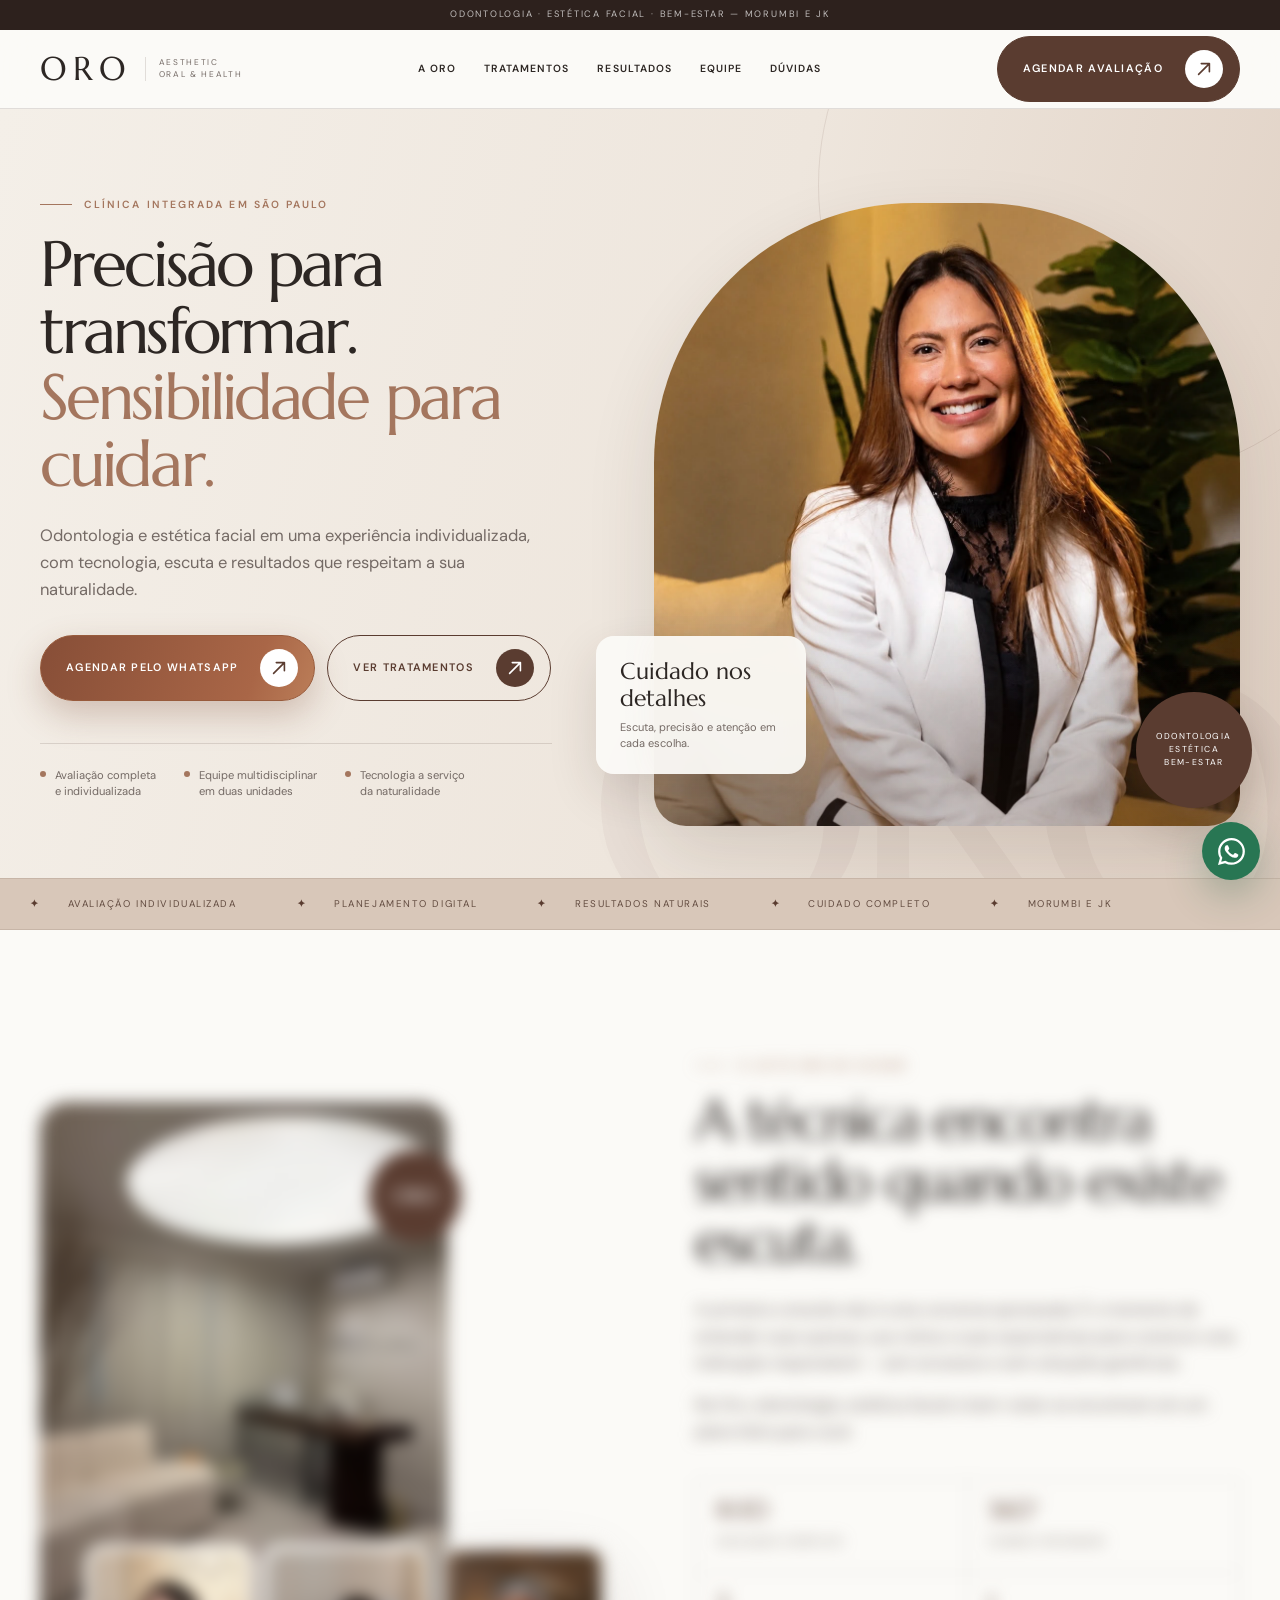
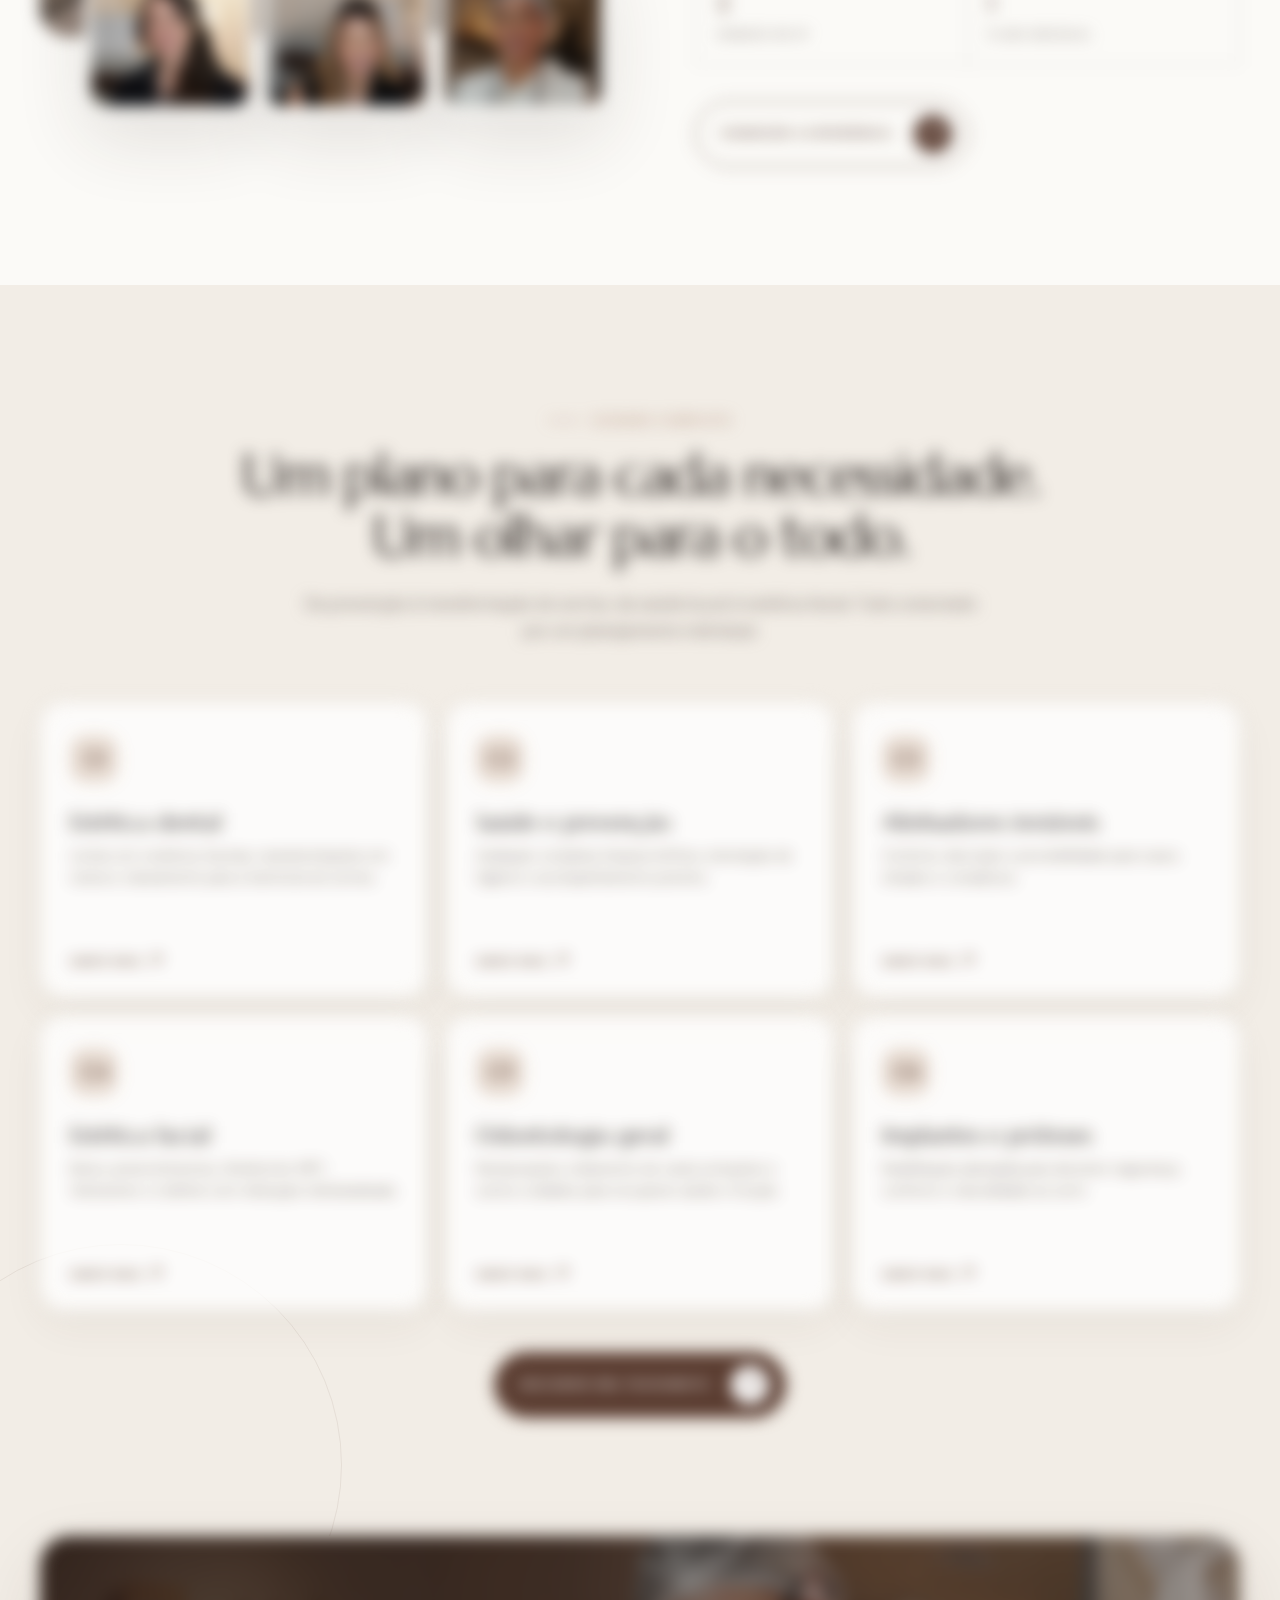
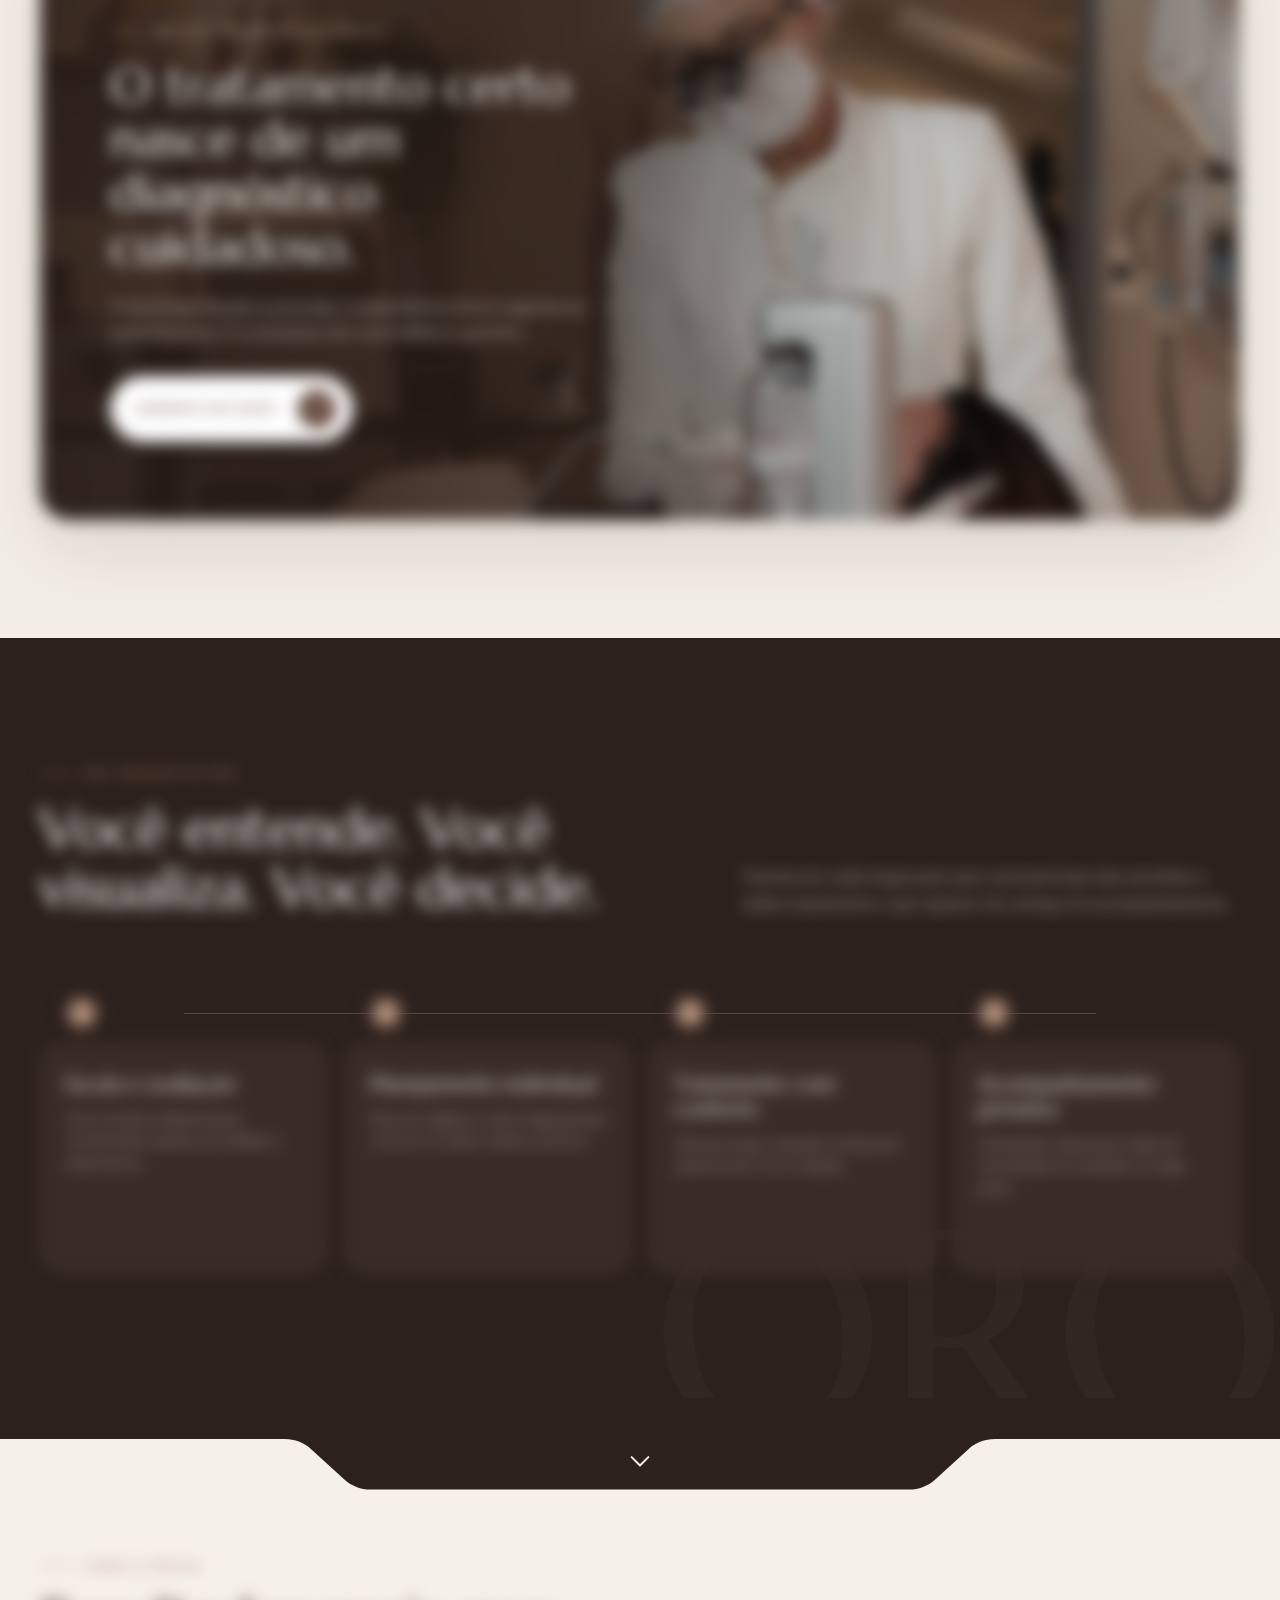
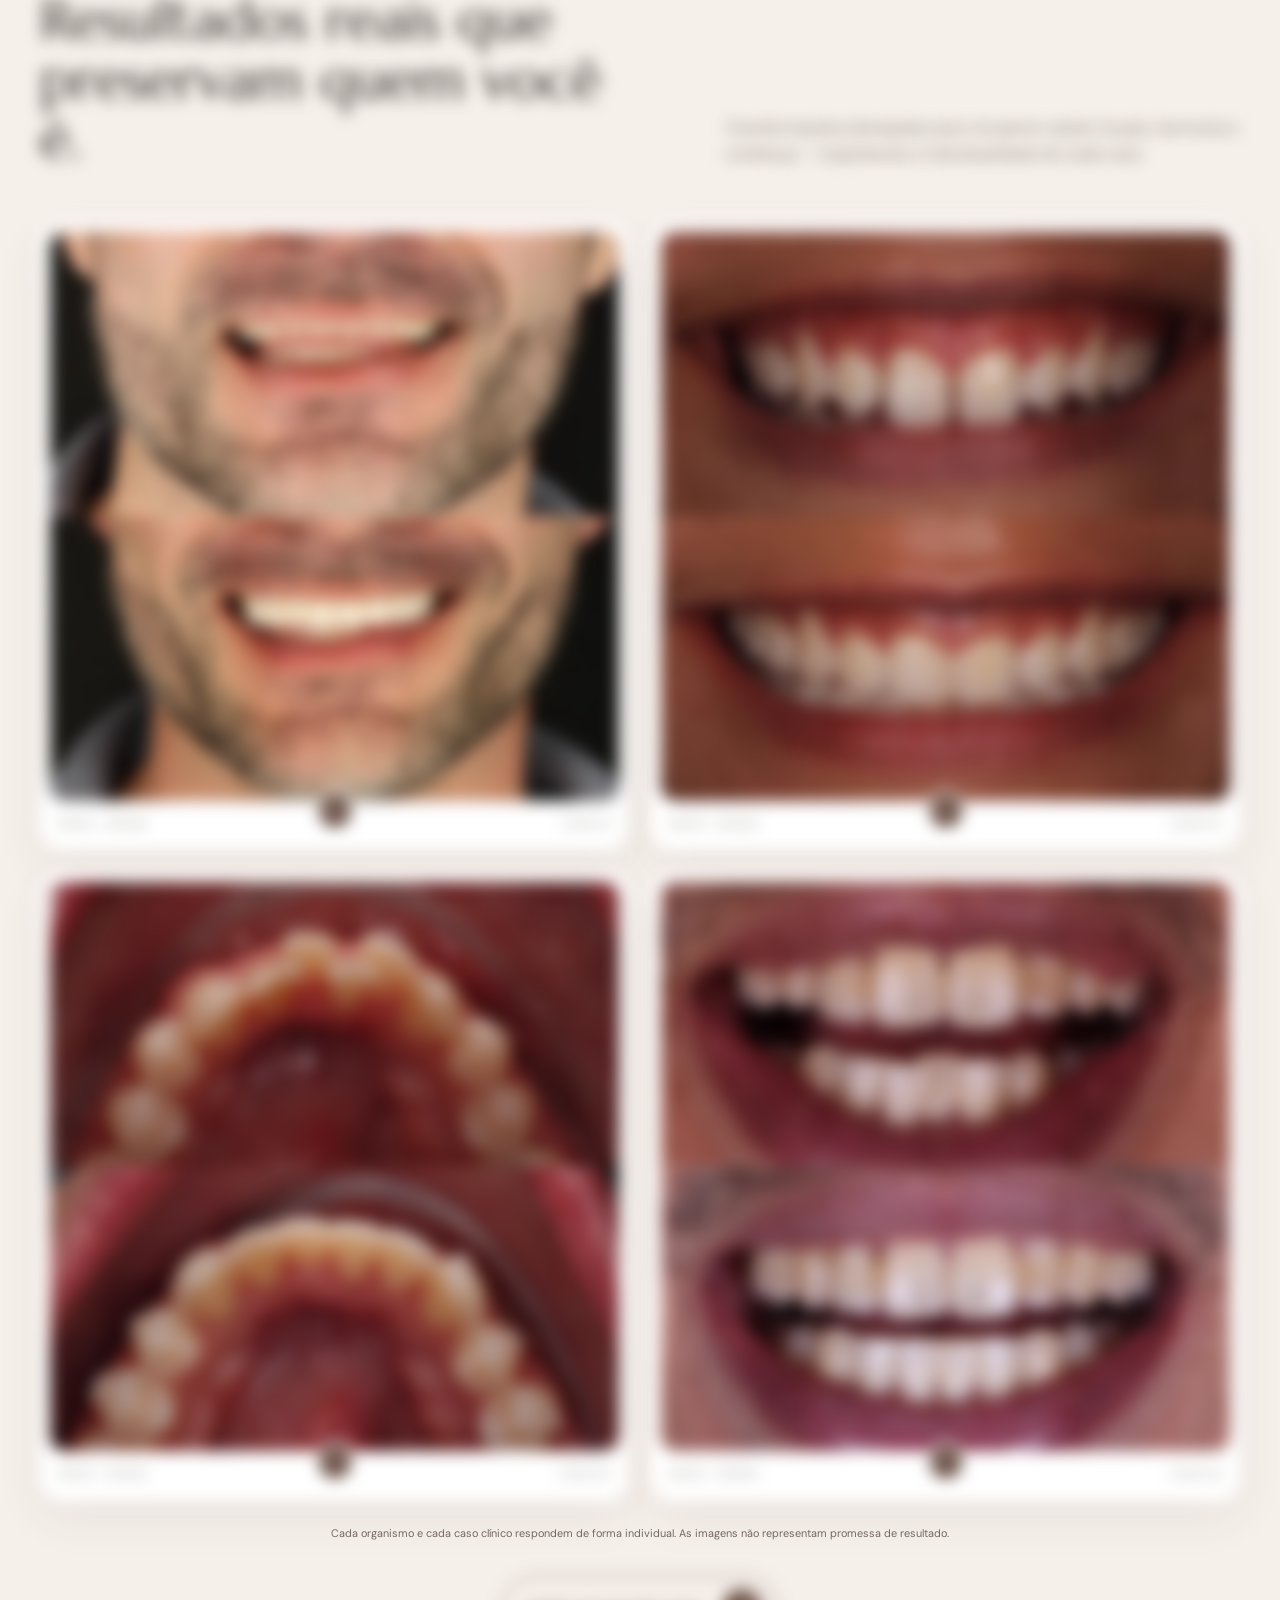
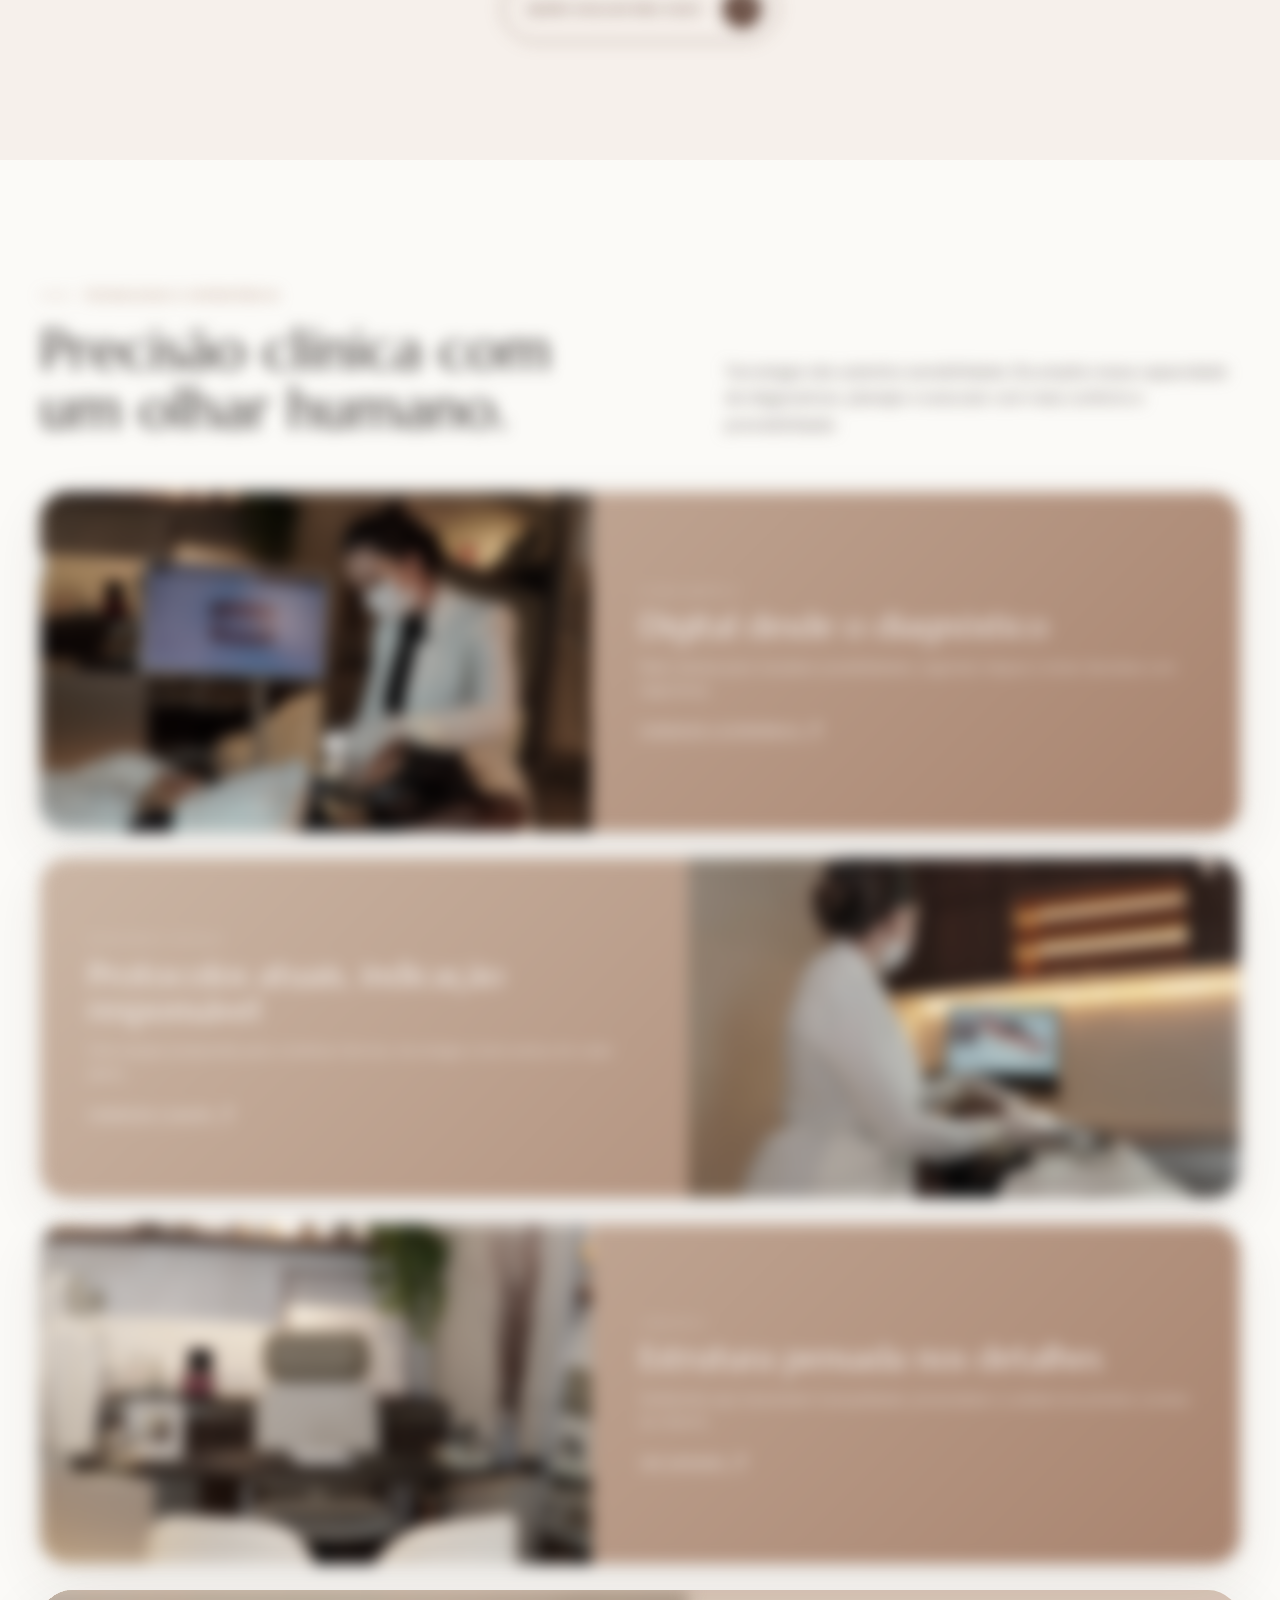
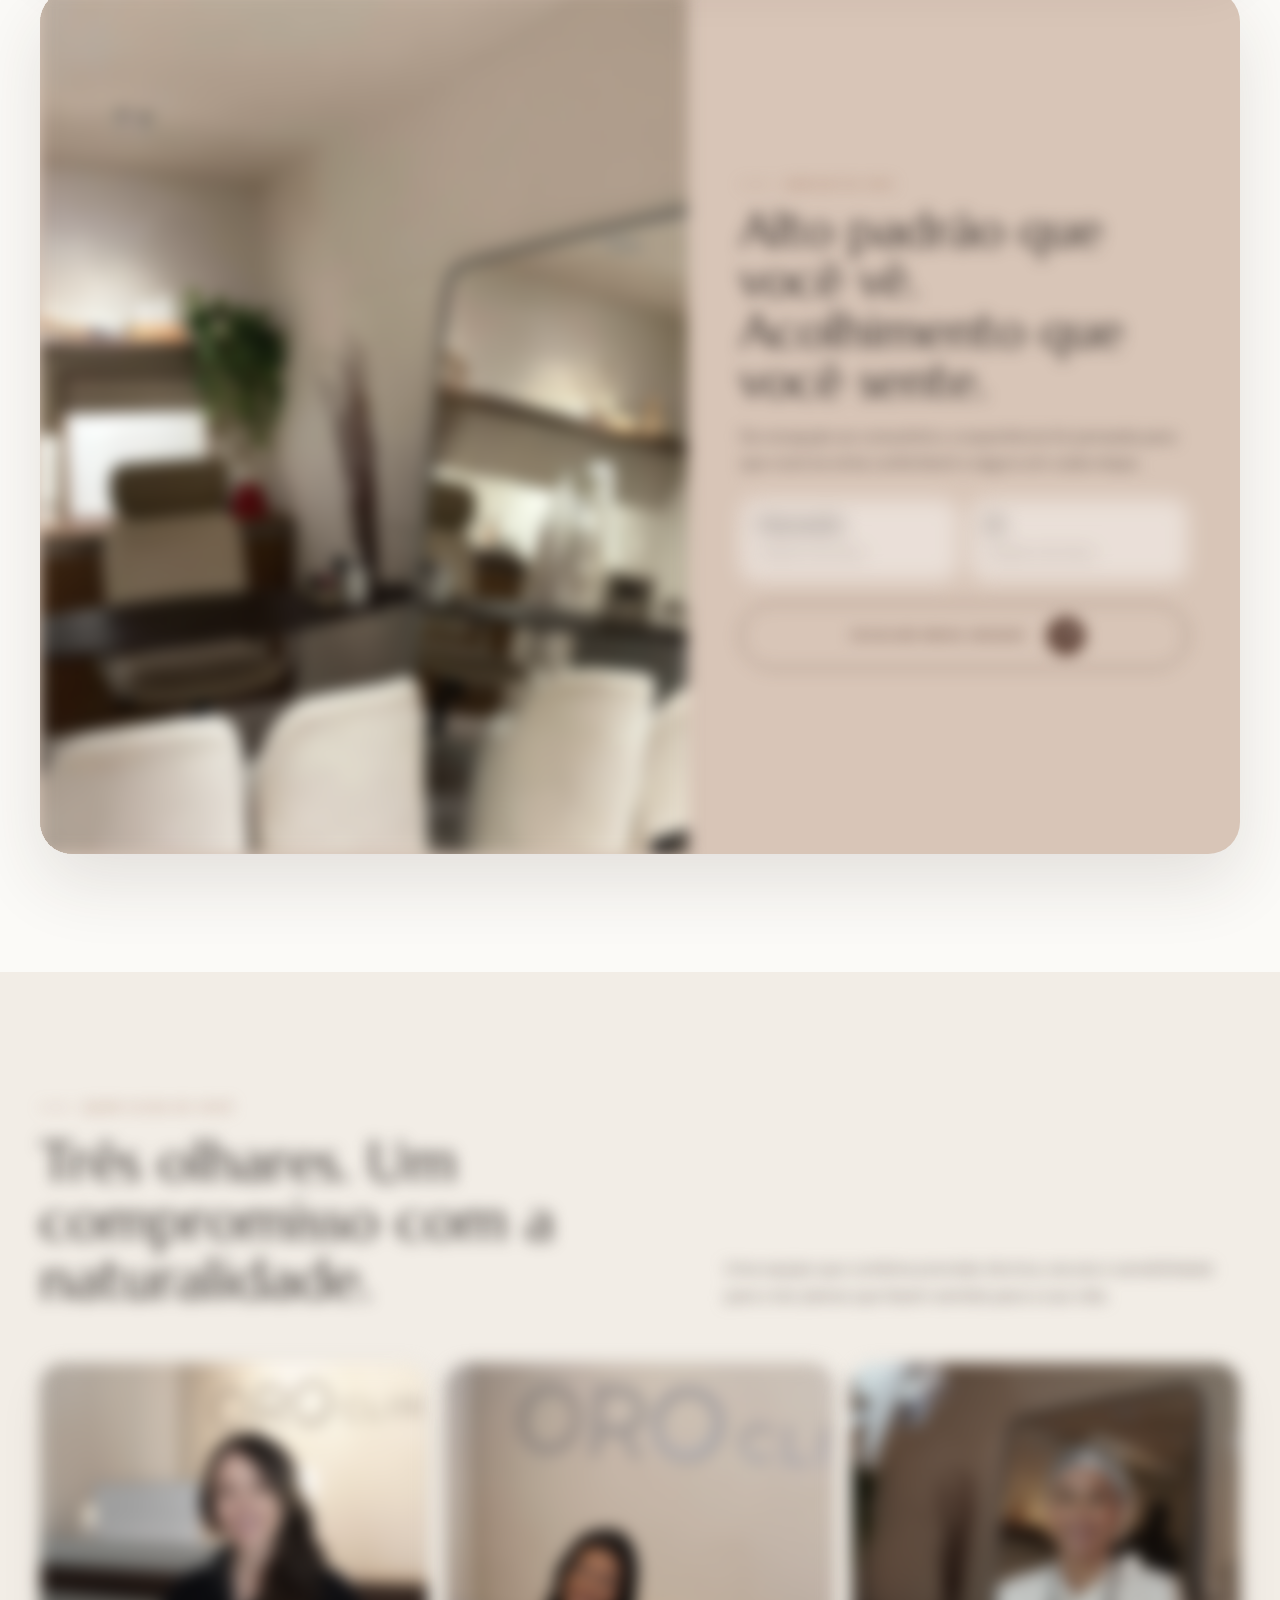
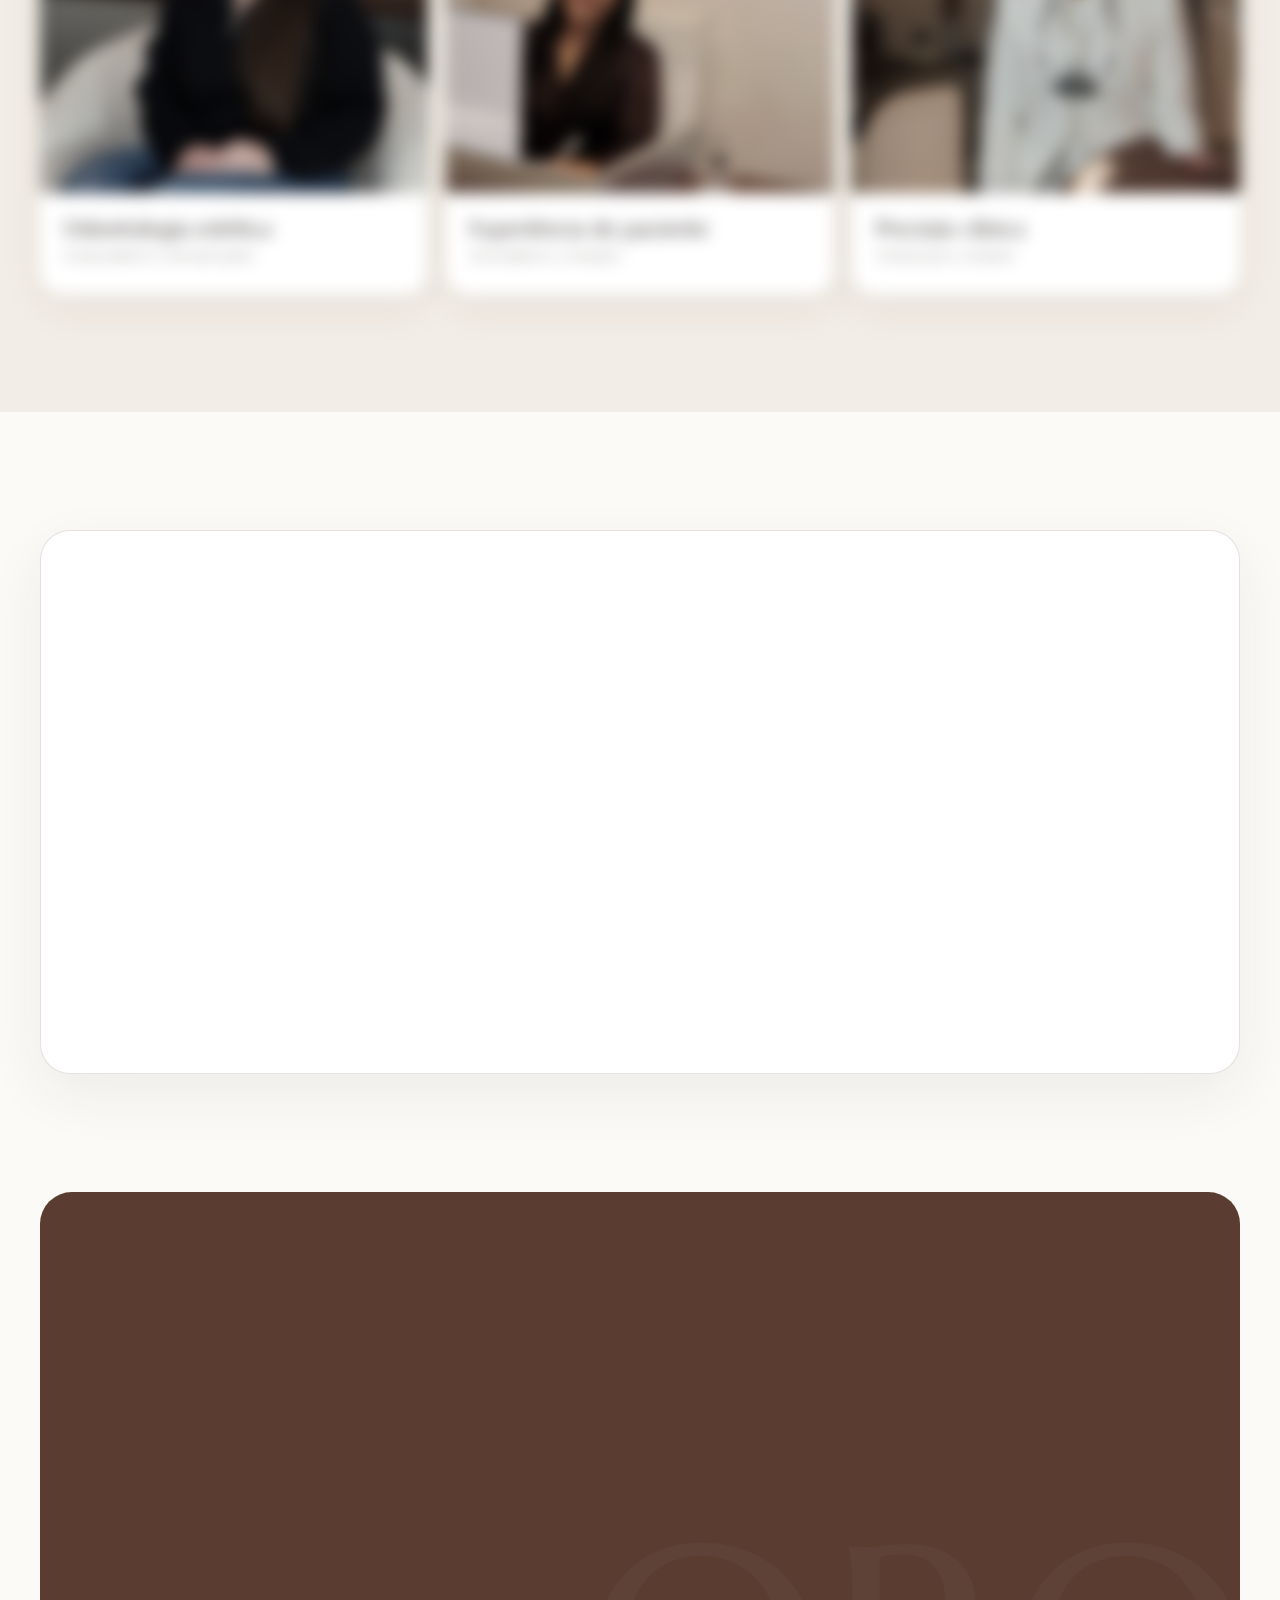
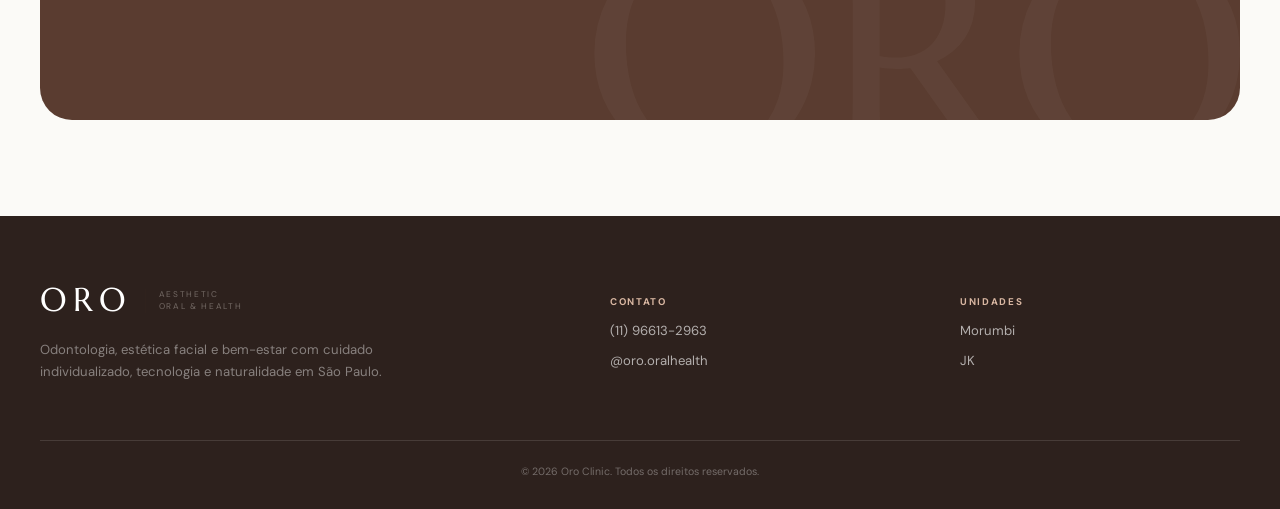
==== commit a2420480: "Update Oro hero with principal doctor and stronger CTA" ====
--- a/oro/index.html
+++ b/oro/index.html
@@ -51,6 +51,12 @@
     .collage-portraits img{display:block;width:100%;aspect-ratio:1;object-fit:cover;object-position:center 30%;border:6px solid var(--paper);border-radius:20px;box-shadow:var(--shadow)}
     .collage-portraits img:nth-child(2){object-position:center}
     @media(max-width:680px){.collage-portraits{width:100%;gap:5px}.collage-portraits img{border-width:4px;border-radius:15px}}
+    .hero-frame img{object-position:center 42%;filter:saturate(.92)}
+    .hero-badge{top:auto;right:-12px;bottom:18px}
+    .hero-actions .btn--spotlight{border-color:#985b3c;background:linear-gradient(110deg,#874e37 0%,#a96647 35%,#c38860 50%,#a96647 65%,#874e37 100%);background-size:230% 100%;box-shadow:0 14px 34px rgba(119,67,45,.27);animation:cta-shimmer 5s ease-in-out infinite alternate}
+    .hero-actions .btn--spotlight:hover{border-color:#a96647;background-color:#a96647;box-shadow:0 18px 40px rgba(119,67,45,.32)}
+    @keyframes cta-shimmer{0%,15%{background-position:0% 50%}85%,100%{background-position:100% 50%}}
+    @media(max-width:680px){.hero-frame img{object-position:center 42%}.hero-badge{right:6px;bottom:6px}}
   </style>
 </head>
 <body>
@@ -58,7 +64,7 @@
   <div class="notice">Odontologia · Estética facial · Bem-estar — Morumbi e JK</div>
   <header class="header"><div class="wrap nav"><a class="brand" href="#inicio" aria-label="Oro Clinic — início"><span class="brand-mark">ORO</span><span class="brand-copy">Aesthetic<br>Oral &amp; Health</span></a><nav class="navlinks" id="navlinks" aria-label="Navegação principal"><a href="#sobre">A Oro</a><a href="#tratamentos">Tratamentos</a><a href="#resultados">Resultados</a><a href="#equipe">Equipe</a><a href="#duvidas">Dúvidas</a></nav><a class="btn js-wa" data-cta="header" href="https://wa.me/5511966132963?text=Ol%C3%A1%2C%20gostaria%20de%20agendar%20uma%20avalia%C3%A7%C3%A3o%20na%20Oro%20Clinic." target="_blank" rel="noopener">Agendar avaliação</a><button class="menu" aria-label="Abrir menu" aria-controls="navlinks" aria-expanded="false"><span></span></button></div></header>
   <main id="conteudo">
-    <section class="hero" id="inicio"><div class="wrap hero-grid"><div class="hero-copy" data-reveal><span class="eyebrow">Clínica integrada em São Paulo</span><h1>Precisão para transformar. <strong>Sensibilidade para cuidar.</strong></h1><p>Odontologia e estética facial em uma experiência individualizada, com tecnologia, escuta e resultados que respeitam a sua naturalidade.</p><div class="hero-actions"><a class="btn js-wa" data-cta="hero" href="https://wa.me/5511966132963?text=Ol%C3%A1%2C%20vim%20pelo%20site%20e%20quero%20agendar%20minha%20avalia%C3%A7%C3%A3o." target="_blank" rel="noopener">Agendar pelo WhatsApp</a><a class="btn btn--line" href="#tratamentos">Ver tratamentos</a></div><div class="proofline"><div>Avaliação completa<br>e individualizada</div><div>Equipe multidisciplinar<br>em duas unidades</div><div>Tecnologia a serviço<br>da naturalidade</div></div></div><div class="hero-art"><div class="hero-frame"><img src="/oro/assets/hero-doutora.webp" alt="Profissional da Oro Clinic durante atendimento" fetchpriority="high"></div><div class="hero-note"><strong>Cuidado que começa na escuta</strong><span>Tempo para entender você antes de indicar qualquer caminho.</span></div><div class="hero-badge"><span>Odontologia<br>Estética<br>Bem-estar</span></div></div></div></section>
+    <section class="hero" id="inicio"><div class="wrap hero-grid"><div class="hero-copy" data-reveal><span class="eyebrow">Clínica integrada em São Paulo</span><h1>Precisão para transformar. <strong>Sensibilidade para cuidar.</strong></h1><p>Odontologia e estética facial em uma experiência individualizada, com tecnologia, escuta e resultados que respeitam a sua naturalidade.</p><div class="hero-actions"><a class="btn btn--spotlight js-wa" data-cta="hero" href="https://wa.me/5511966132963?text=Ol%C3%A1%2C%20vim%20pelo%20site%20e%20quero%20agendar%20minha%20avalia%C3%A7%C3%A3o." target="_blank" rel="noopener">Agendar pelo WhatsApp</a><a class="btn btn--line" href="#tratamentos">Ver tratamentos</a></div><div class="proofline"><div>Avaliação completa<br>e individualizada</div><div>Equipe multidisciplinar<br>em duas unidades</div><div>Tecnologia a serviço<br>da naturalidade</div></div></div><div class="hero-art"><div class="hero-frame"><img src="/oro/assets/doutora-principal-hero.webp" alt="Doutora da Oro Clinic" fetchpriority="high"></div><div class="hero-note"><strong>Cuidado nos detalhes</strong><span>Escuta, precisão e atenção em cada escolha.</span></div><div class="hero-badge"><span>Odontologia<br>Estética<br>Bem-estar</span></div></div></div></section>
     <div class="marquee" aria-hidden="true"><div class="marquee-track"><div class="marquee-group"><span><b>✦</b>Avaliação individualizada</span><span><b>✦</b>Planejamento digital</span><span><b>✦</b>Resultados naturais</span><span><b>✦</b>Cuidado completo</span><span><b>✦</b>Morumbi e JK</span></div><div class="marquee-group" aria-hidden="true"><span><b>✦</b>Avaliação individualizada</span><span><b>✦</b>Planejamento digital</span><span><b>✦</b>Resultados naturais</span><span><b>✦</b>Cuidado completo</span><span><b>✦</b>Morumbi e JK</span></div></div></div>
     <section class="section" id="sobre"><div class="wrap intro"><div class="collage" data-reveal><img class="collage-main" src="/oro/assets/recepcao-colagem.webp" alt="Recepção da Oro Clinic com sofá e balcão"><div class="collage-portraits" role="group" aria-label="Três profissionais da Oro Clinic"><img src="/oro/assets/dentista-thaisa-colagem.webp" alt="Profissional da Oro Clinic sorrindo"><img src="/oro/assets/dentista-lais-colagem.webp" alt="Profissional da Oro Clinic em planejamento"><img src="/oro/assets/dentista-jaleco-colagem.webp" alt="Dentista da Oro Clinic em consultório"></div><span class="collage-seal">ORO</span></div><div class="intro-copy" data-reveal><span class="eyebrow">O jeito Oro de cuidar</span><h2>A técnica encontra sentido quando existe escuta.</h2><p>A primeira consulta não é uma conversa apressada. É o momento de entender suas queixas, sua rotina e suas expectativas para construir uma indicação responsável — sem excessos e sem soluções genéricas.</p><p>Na Oro, odontologia, estética facial e bem-estar se encontram em um plano feito para você.</p><div class="facts"><div><strong>1h30</strong><span>avaliação completa</span></div><div><strong>360°</strong><span>cuidado integrado</span></div><div><strong>2</strong><span>unidades em SP</span></div><div><strong>1</strong><span>plano individual</span></div></div><a class="btn btn--line js-wa" data-cta="sobre" href="https://wa.me/5511966132963?text=Ol%C3%A1%2C%20quero%20entender%20como%20funciona%20a%20avalia%C3%A7%C3%A3o%20na%20Oro." target="_blank" rel="noopener">Conhecer a experiência</a></div></div></section>
     <section class="section care" id="tratamentos"><div class="wrap"><div class="section-title" data-reveal><span class="eyebrow">Cuidado completo</span><h2>Um plano para cada necessidade. Um olhar para o todo.</h2><p>Da prevenção à transformação do sorriso, da saúde bucal à estética facial. Tudo conectado por um planejamento individual.</p></div><div class="care-grid">
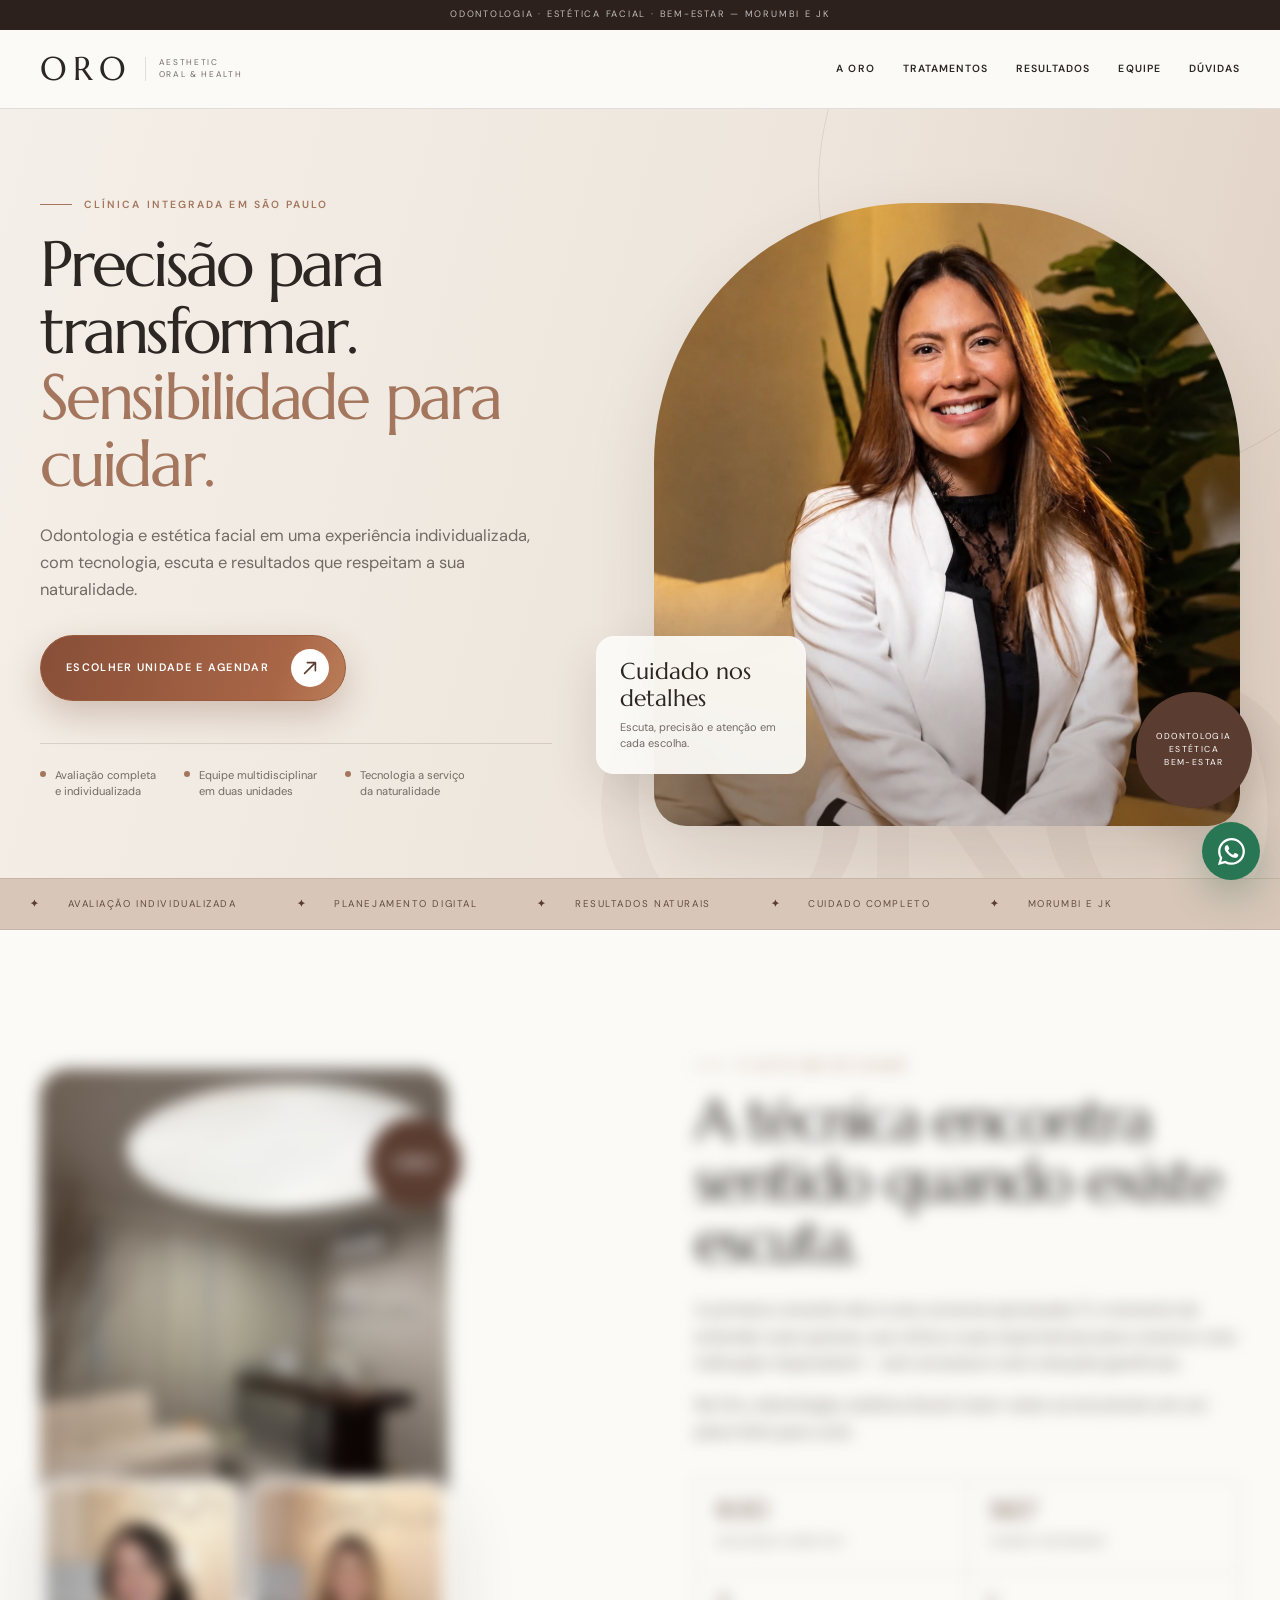
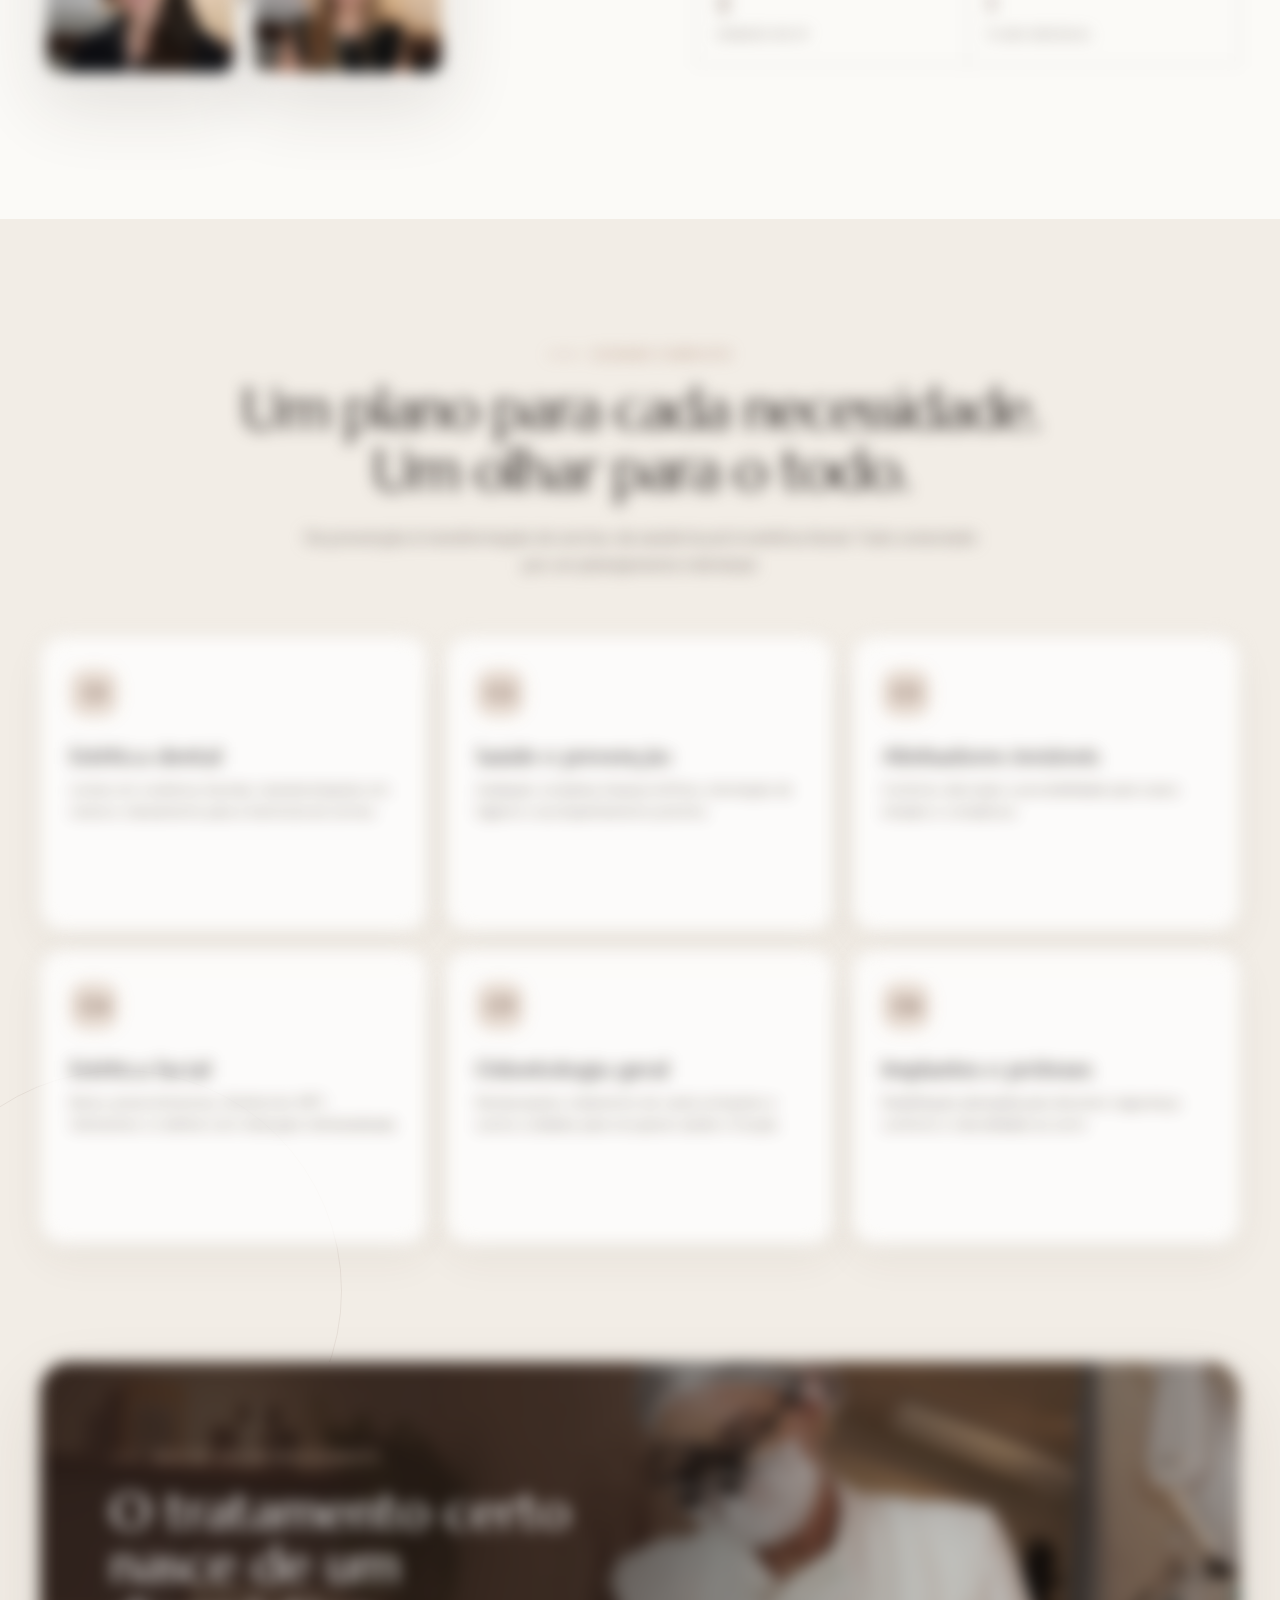
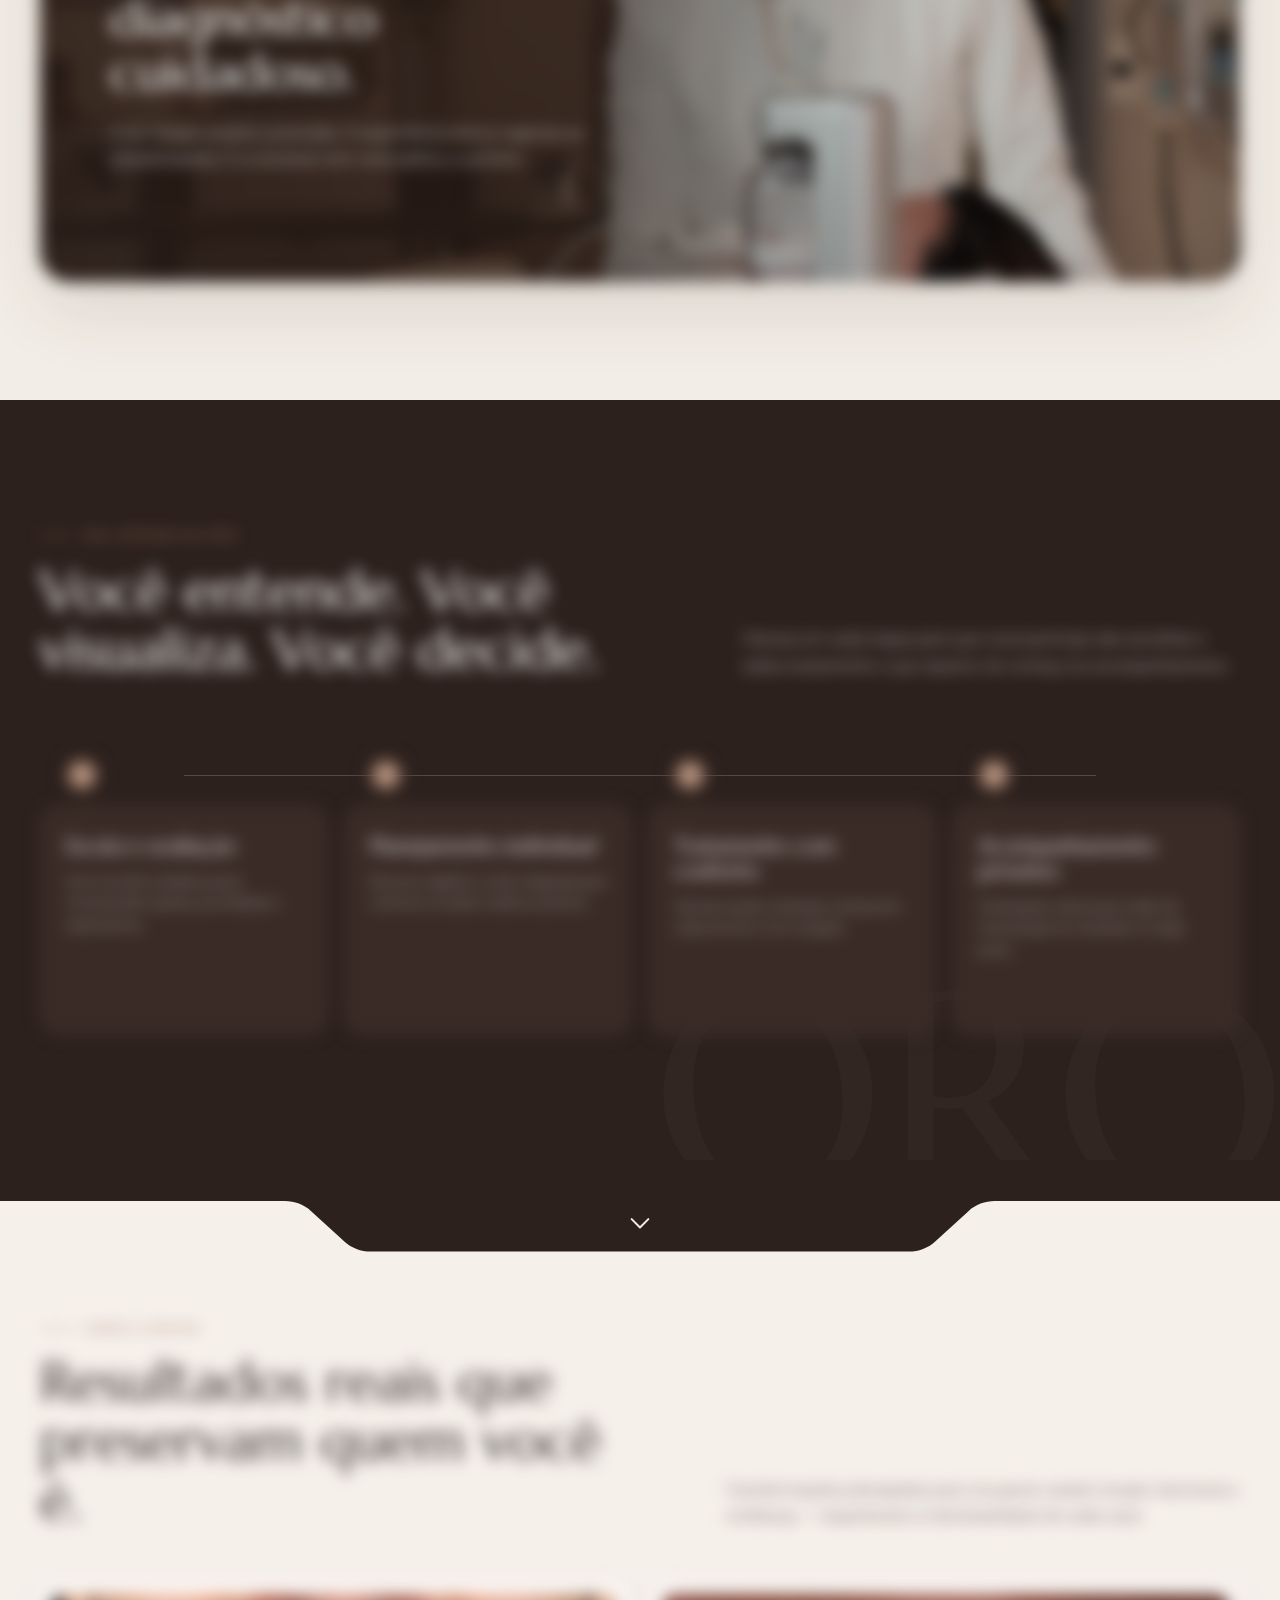
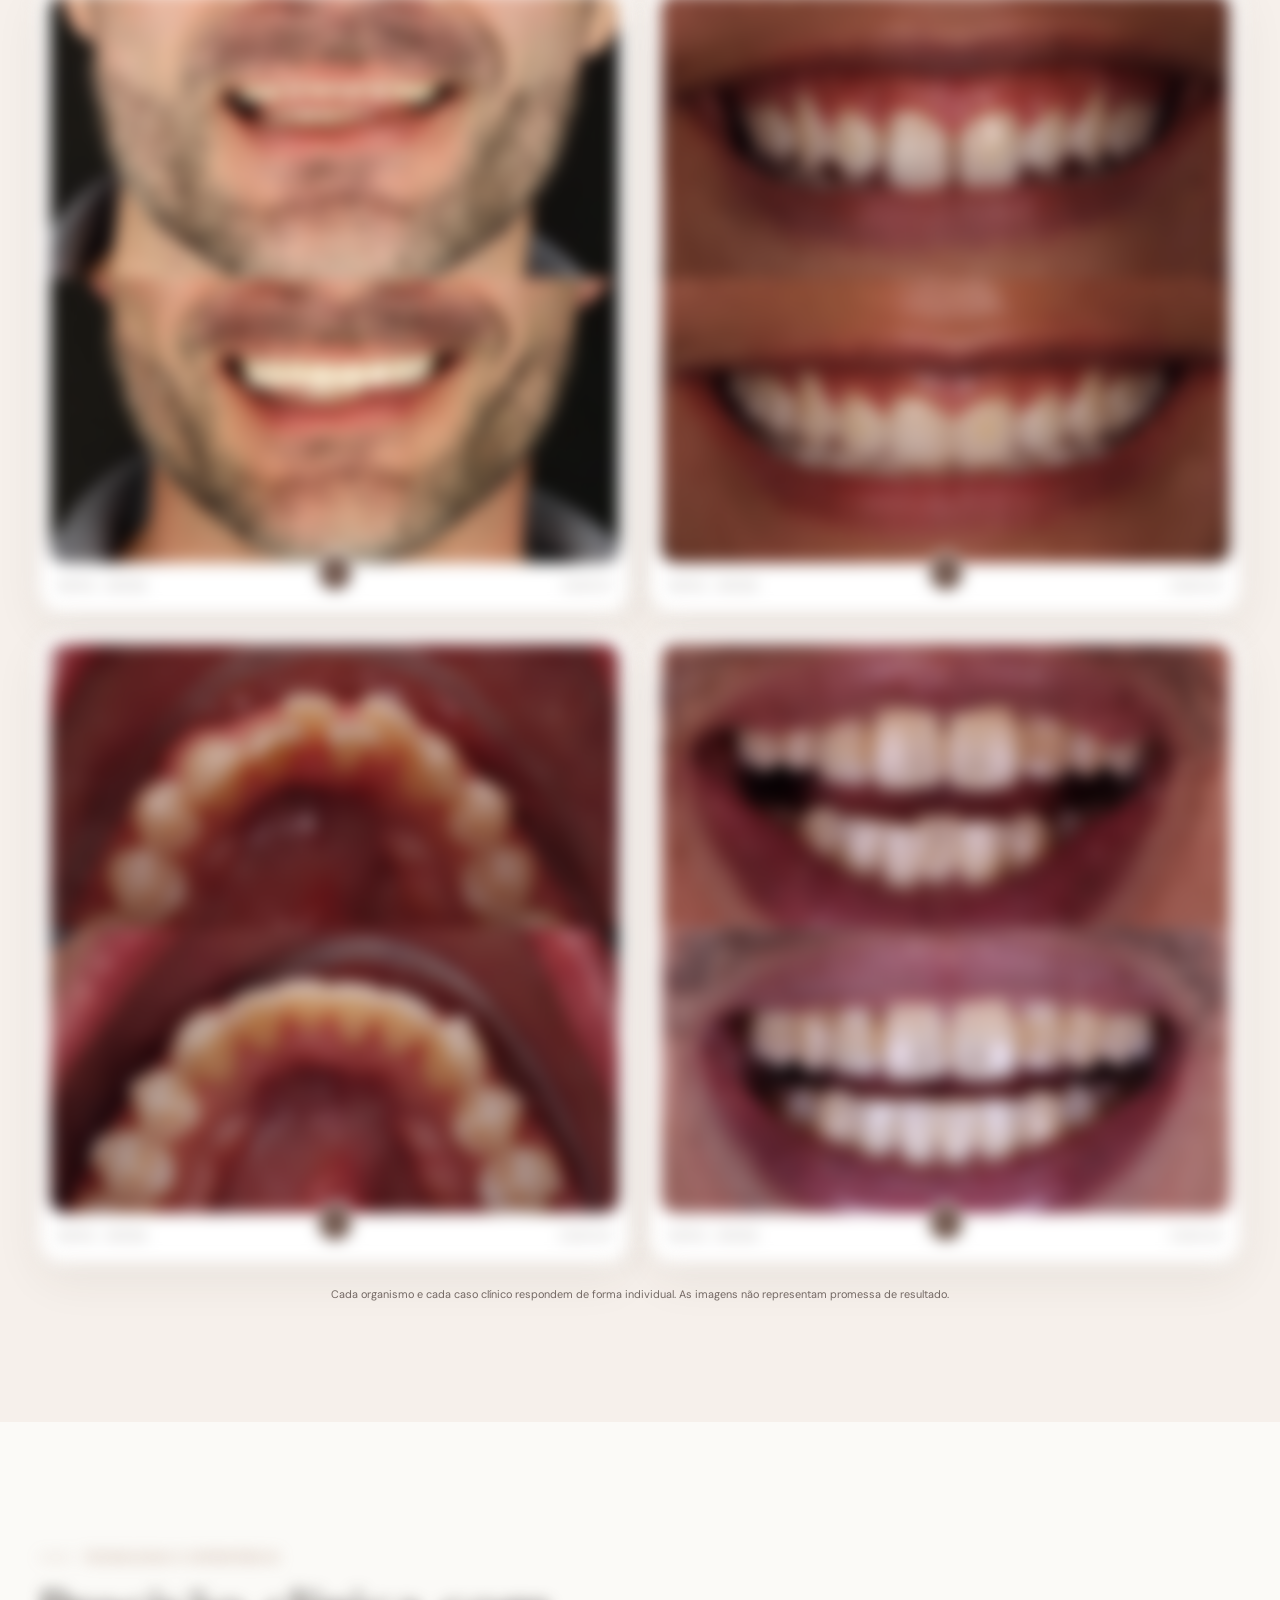
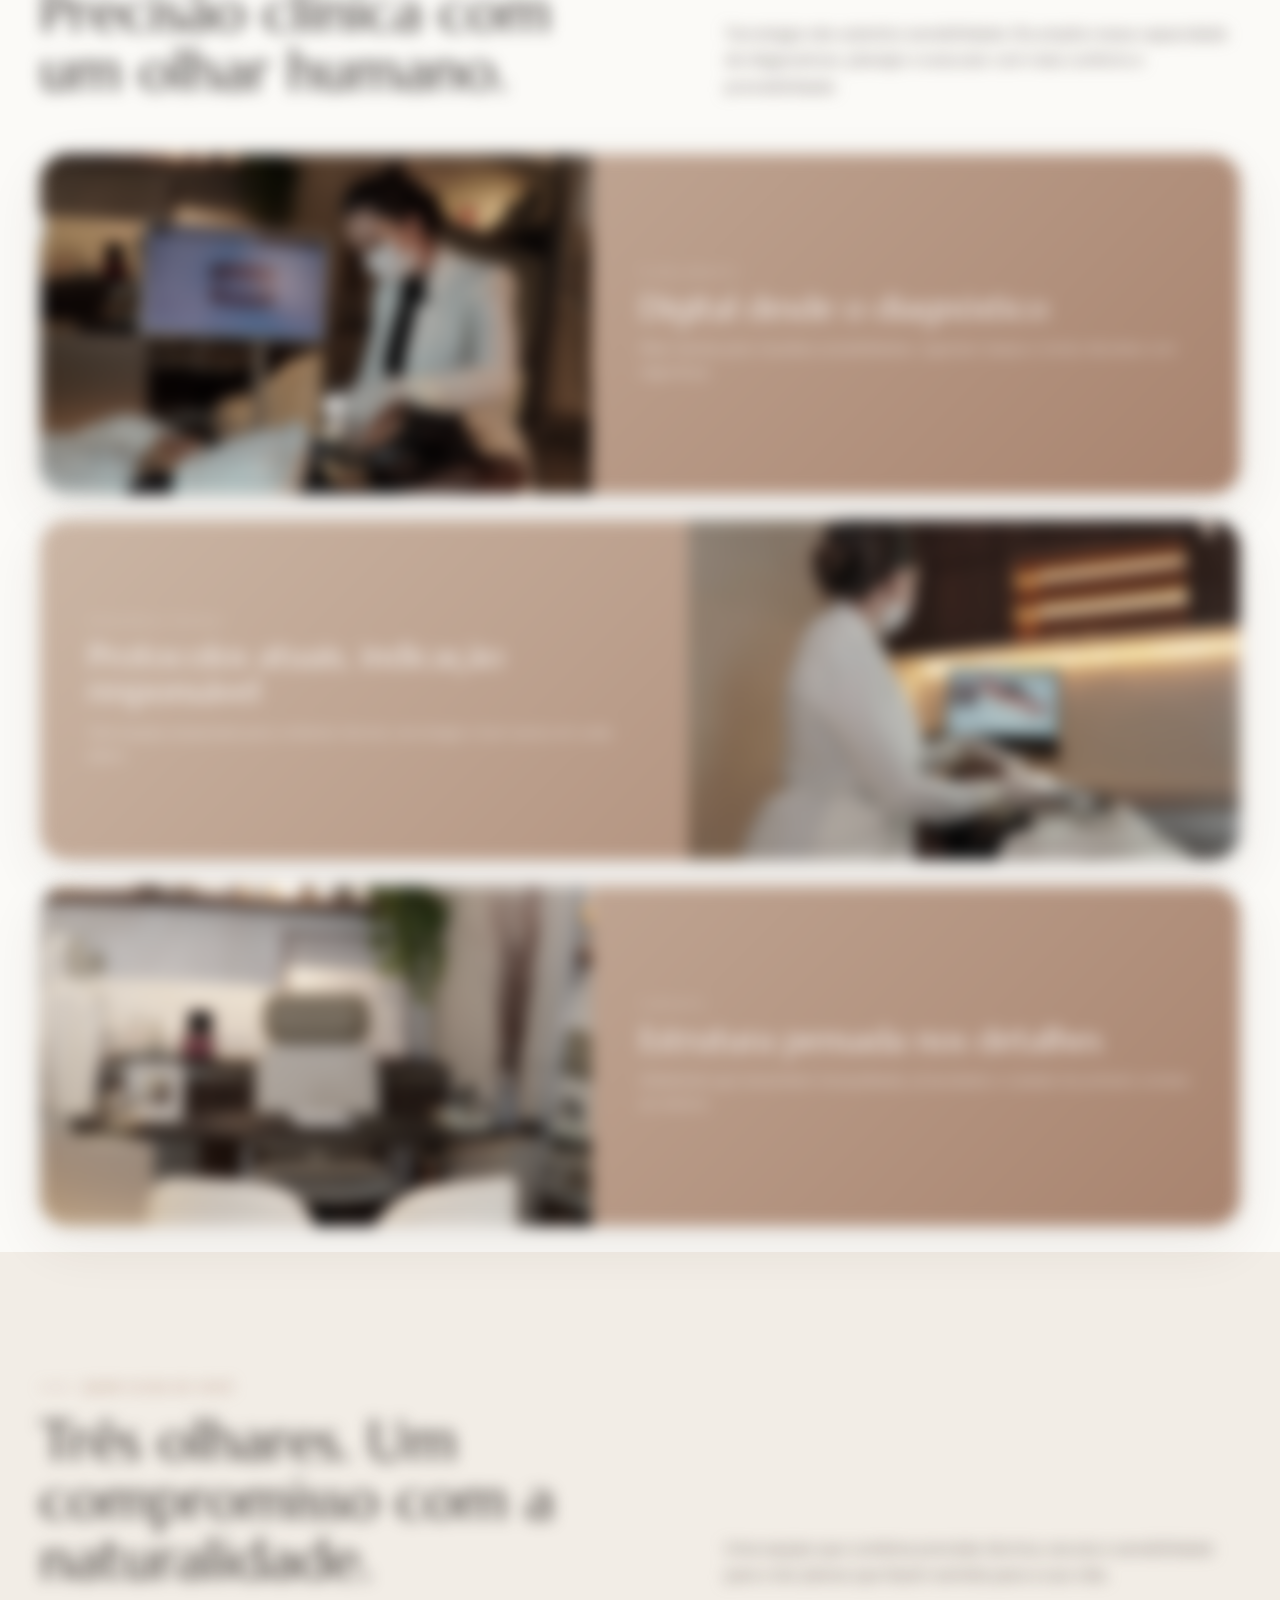
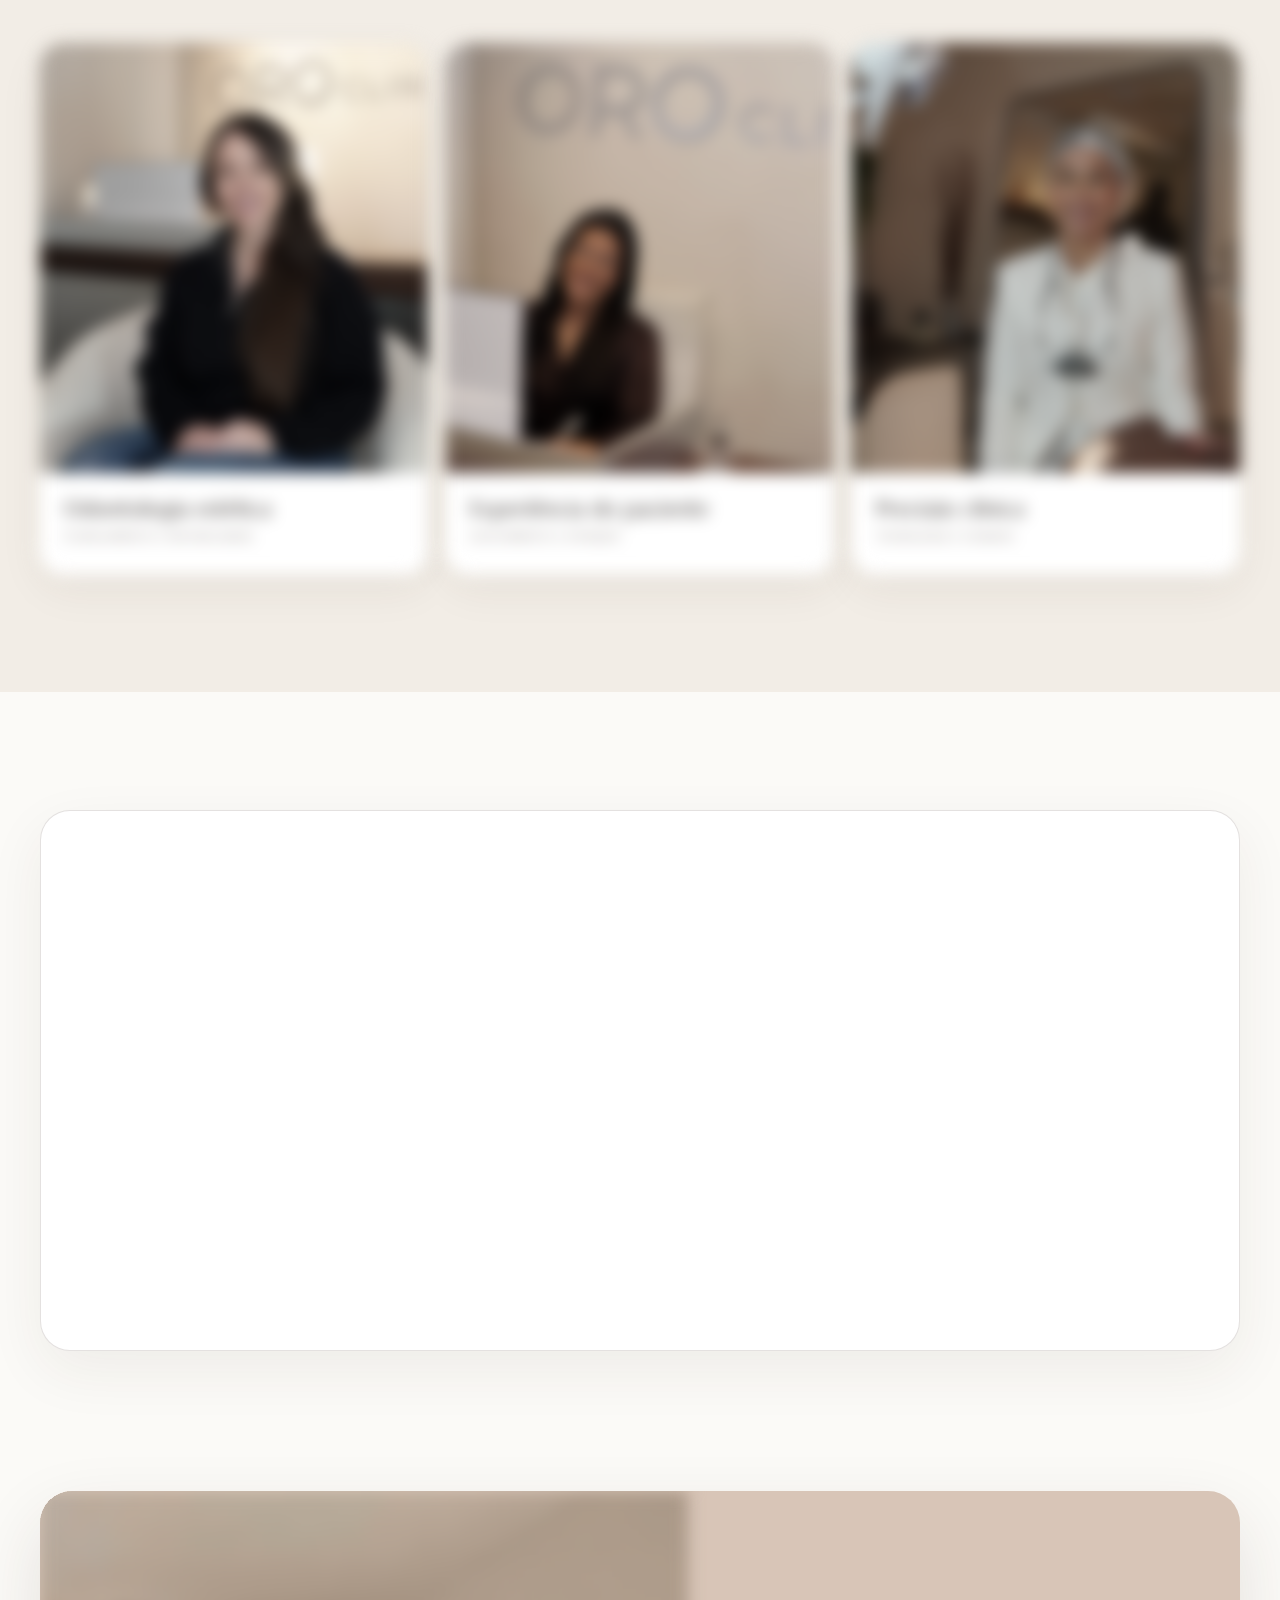
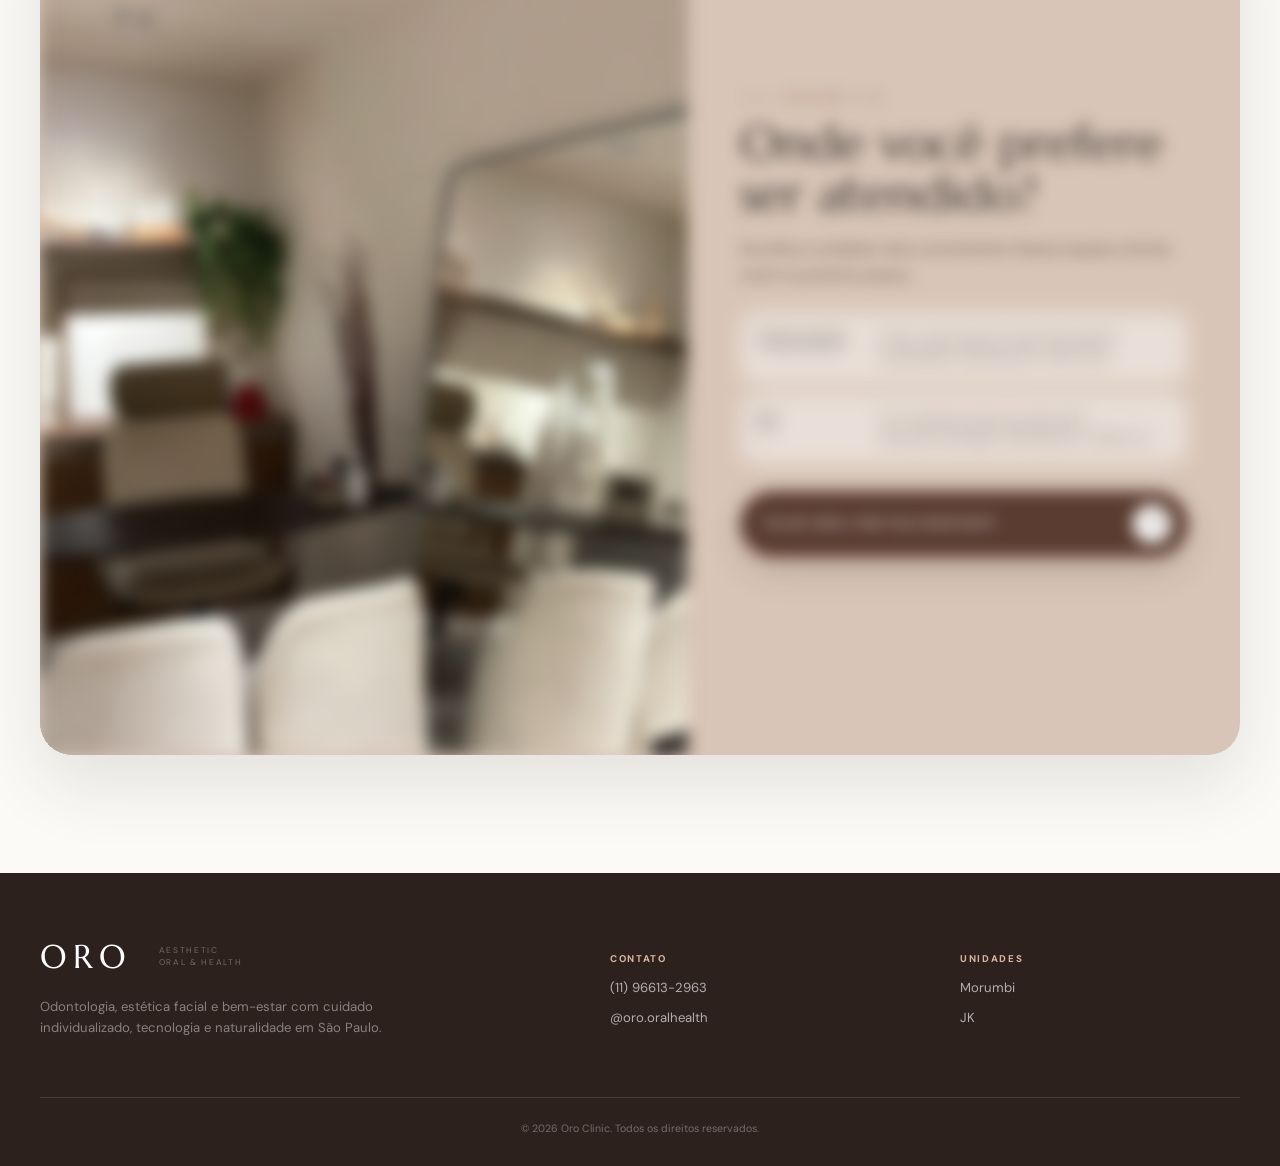
==== commit b64fa358: "Simplify Oro contact flow and update clinic collage" ====
--- a/oro/index.html
+++ b/oro/index.html
@@ -47,50 +47,61 @@
       .hero-badge{top:auto;right:12px;bottom:-12px;width:86px;height:86px}
       .hero-badge span{font-size:.48rem}
     }
-    .collage-portraits{position:absolute;right:0;bottom:0;z-index:1;width:92%;display:grid;grid-template-columns:repeat(3,minmax(0,1fr));gap:8px}
+    .collage-portraits{position:absolute;left:0;bottom:0;z-index:1;width:72%;display:grid;grid-template-columns:repeat(2,minmax(0,1fr));gap:8px}
     .collage-portraits img{display:block;width:100%;aspect-ratio:1;object-fit:cover;object-position:center 30%;border:6px solid var(--paper);border-radius:20px;box-shadow:var(--shadow)}
     .collage-portraits img:nth-child(2){object-position:center}
-    @media(max-width:680px){.collage-portraits{width:100%;gap:5px}.collage-portraits img{border-width:4px;border-radius:15px}}
+    @media(max-width:680px){.collage-portraits{width:82%;gap:5px}.collage-portraits img{border-width:4px;border-radius:15px}}
     .hero-frame img{object-position:center 42%;filter:saturate(.92)}
     .hero-badge{top:auto;right:-12px;bottom:18px}
     .hero-actions .btn--spotlight{border-color:#985b3c;background:linear-gradient(110deg,#874e37 0%,#a96647 35%,#c38860 50%,#a96647 65%,#874e37 100%);background-size:230% 100%;box-shadow:0 14px 34px rgba(119,67,45,.27);animation:cta-shimmer 5s ease-in-out infinite alternate}
     .hero-actions .btn--spotlight:hover{border-color:#a96647;background-color:#a96647;box-shadow:0 18px 40px rgba(119,67,45,.32)}
     @keyframes cta-shimmer{0%,15%{background-position:0% 50%}85%,100%{background-position:100% 50%}}
     @media(max-width:680px){.hero-frame img{object-position:center 42%}.hero-badge{right:6px;bottom:6px}}
+    .clinic{padding-top:22px}
+    .clinic-panel{min-height:610px}
+    .clinic-copy{padding-block:46px}
+    .clinic-copy h2{font-size:clamp(2.7rem,3.8vw,3.9rem)}
+    .locations{grid-template-columns:1fr;gap:11px;margin:24px 0 27px}
+    .location{display:grid;grid-template-columns:108px 1fr;align-items:start;gap:12px;padding:17px 19px}
+    .location strong{margin:0}
+    .location address{font-style:normal;font-size:.78rem;line-height:1.45;color:#5f514a}
+    .clinic-copy>.btn{align-self:stretch;min-height:64px;justify-content:space-between;background:var(--brown);color:#fff;box-shadow:0 14px 32px rgba(70,44,34,.16)}
+    .clinic-copy>.btn:hover{background:var(--copper);color:#fff}
+    @media(max-width:680px){.clinic{padding-top:0}.clinic-copy{padding:36px 24px 40px}.location{grid-template-columns:1fr;gap:7px}.clinic-copy>.btn{justify-content:center}}
+    .footer-unit{display:block;margin:9px 0;font-size:.82rem}
   </style>
 </head>
 <body>
   <a href="#conteudo" class="skip">Pular para o conteúdo</a>
   <div class="notice">Odontologia · Estética facial · Bem-estar — Morumbi e JK</div>
-  <header class="header"><div class="wrap nav"><a class="brand" href="#inicio" aria-label="Oro Clinic — início"><span class="brand-mark">ORO</span><span class="brand-copy">Aesthetic<br>Oral &amp; Health</span></a><nav class="navlinks" id="navlinks" aria-label="Navegação principal"><a href="#sobre">A Oro</a><a href="#tratamentos">Tratamentos</a><a href="#resultados">Resultados</a><a href="#equipe">Equipe</a><a href="#duvidas">Dúvidas</a></nav><a class="btn js-wa" data-cta="header" href="https://wa.me/5511966132963?text=Ol%C3%A1%2C%20gostaria%20de%20agendar%20uma%20avalia%C3%A7%C3%A3o%20na%20Oro%20Clinic." target="_blank" rel="noopener">Agendar avaliação</a><button class="menu" aria-label="Abrir menu" aria-controls="navlinks" aria-expanded="false"><span></span></button></div></header>
+  <header class="header"><div class="wrap nav"><a class="brand" href="#inicio" aria-label="Oro Clinic — início"><span class="brand-mark">ORO</span><span class="brand-copy">Aesthetic<br>Oral &amp; Health</span></a><nav class="navlinks" id="navlinks" aria-label="Navegação principal"><a href="#sobre">A Oro</a><a href="#tratamentos">Tratamentos</a><a href="#resultados">Resultados</a><a href="#equipe">Equipe</a><a href="#duvidas">Dúvidas</a></nav><button class="menu" aria-label="Abrir menu" aria-controls="navlinks" aria-expanded="false"><span></span></button></div></header>
   <main id="conteudo">
-    <section class="hero" id="inicio"><div class="wrap hero-grid"><div class="hero-copy" data-reveal><span class="eyebrow">Clínica integrada em São Paulo</span><h1>Precisão para transformar. <strong>Sensibilidade para cuidar.</strong></h1><p>Odontologia e estética facial em uma experiência individualizada, com tecnologia, escuta e resultados que respeitam a sua naturalidade.</p><div class="hero-actions"><a class="btn btn--spotlight js-wa" data-cta="hero" href="https://wa.me/5511966132963?text=Ol%C3%A1%2C%20vim%20pelo%20site%20e%20quero%20agendar%20minha%20avalia%C3%A7%C3%A3o." target="_blank" rel="noopener">Agendar pelo WhatsApp</a><a class="btn btn--line" href="#tratamentos">Ver tratamentos</a></div><div class="proofline"><div>Avaliação completa<br>e individualizada</div><div>Equipe multidisciplinar<br>em duas unidades</div><div>Tecnologia a serviço<br>da naturalidade</div></div></div><div class="hero-art"><div class="hero-frame"><img src="/oro/assets/doutora-principal-hero.webp" alt="Doutora da Oro Clinic" fetchpriority="high"></div><div class="hero-note"><strong>Cuidado nos detalhes</strong><span>Escuta, precisão e atenção em cada escolha.</span></div><div class="hero-badge"><span>Odontologia<br>Estética<br>Bem-estar</span></div></div></div></section>
+    <section class="hero" id="inicio"><div class="wrap hero-grid"><div class="hero-copy" data-reveal><span class="eyebrow">Clínica integrada em São Paulo</span><h1>Precisão para transformar. <strong>Sensibilidade para cuidar.</strong></h1><p>Odontologia e estética facial em uma experiência individualizada, com tecnologia, escuta e resultados que respeitam a sua naturalidade.</p><div class="hero-actions"><a class="btn btn--spotlight js-contact" data-cta="hero" href="#unidades">Escolher unidade e agendar</a></div><div class="proofline"><div>Avaliação completa<br>e individualizada</div><div>Equipe multidisciplinar<br>em duas unidades</div><div>Tecnologia a serviço<br>da naturalidade</div></div></div><div class="hero-art"><div class="hero-frame"><img src="/oro/assets/doutora-principal-hero.webp" alt="Doutora da Oro Clinic" fetchpriority="high"></div><div class="hero-note"><strong>Cuidado nos detalhes</strong><span>Escuta, precisão e atenção em cada escolha.</span></div><div class="hero-badge"><span>Odontologia<br>Estética<br>Bem-estar</span></div></div></div></section>
     <div class="marquee" aria-hidden="true"><div class="marquee-track"><div class="marquee-group"><span><b>✦</b>Avaliação individualizada</span><span><b>✦</b>Planejamento digital</span><span><b>✦</b>Resultados naturais</span><span><b>✦</b>Cuidado completo</span><span><b>✦</b>Morumbi e JK</span></div><div class="marquee-group" aria-hidden="true"><span><b>✦</b>Avaliação individualizada</span><span><b>✦</b>Planejamento digital</span><span><b>✦</b>Resultados naturais</span><span><b>✦</b>Cuidado completo</span><span><b>✦</b>Morumbi e JK</span></div></div></div>
-    <section class="section" id="sobre"><div class="wrap intro"><div class="collage" data-reveal><img class="collage-main" src="/oro/assets/recepcao-colagem.webp" alt="Recepção da Oro Clinic com sofá e balcão"><div class="collage-portraits" role="group" aria-label="Três profissionais da Oro Clinic"><img src="/oro/assets/dentista-thaisa-colagem.webp" alt="Profissional da Oro Clinic sorrindo"><img src="/oro/assets/dentista-lais-colagem.webp" alt="Profissional da Oro Clinic em planejamento"><img src="/oro/assets/dentista-jaleco-colagem.webp" alt="Dentista da Oro Clinic em consultório"></div><span class="collage-seal">ORO</span></div><div class="intro-copy" data-reveal><span class="eyebrow">O jeito Oro de cuidar</span><h2>A técnica encontra sentido quando existe escuta.</h2><p>A primeira consulta não é uma conversa apressada. É o momento de entender suas queixas, sua rotina e suas expectativas para construir uma indicação responsável — sem excessos e sem soluções genéricas.</p><p>Na Oro, odontologia, estética facial e bem-estar se encontram em um plano feito para você.</p><div class="facts"><div><strong>1h30</strong><span>avaliação completa</span></div><div><strong>360°</strong><span>cuidado integrado</span></div><div><strong>2</strong><span>unidades em SP</span></div><div><strong>1</strong><span>plano individual</span></div></div><a class="btn btn--line js-wa" data-cta="sobre" href="https://wa.me/5511966132963?text=Ol%C3%A1%2C%20quero%20entender%20como%20funciona%20a%20avalia%C3%A7%C3%A3o%20na%20Oro." target="_blank" rel="noopener">Conhecer a experiência</a></div></div></section>
+    <section class="section" id="sobre"><div class="wrap intro"><div class="collage" data-reveal><img class="collage-main" src="/oro/assets/recepcao-colagem.webp" alt="Recepção da Oro Clinic com sofá e balcão"><div class="collage-portraits" role="group" aria-label="Duas profissionais da Oro Clinic"><img src="/oro/assets/dentista-thaisa-colagem.webp" alt="Profissional da Oro Clinic sorrindo"><img src="/oro/assets/dentista-lais-retrato.webp" alt="Profissional da Oro Clinic em retrato"></div><span class="collage-seal">ORO</span></div><div class="intro-copy" data-reveal><span class="eyebrow">O jeito Oro de cuidar</span><h2>A técnica encontra sentido quando existe escuta.</h2><p>A primeira consulta não é uma conversa apressada. É o momento de entender suas queixas, sua rotina e suas expectativas para construir uma indicação responsável — sem excessos e sem soluções genéricas.</p><p>Na Oro, odontologia, estética facial e bem-estar se encontram em um plano feito para você.</p><div class="facts"><div><strong>1h30</strong><span>avaliação completa</span></div><div><strong>360°</strong><span>cuidado integrado</span></div><div><strong>2</strong><span>unidades em SP</span></div><div><strong>1</strong><span>plano individual</span></div></div></div></div></section>
     <section class="section care" id="tratamentos"><div class="wrap"><div class="section-title" data-reveal><span class="eyebrow">Cuidado completo</span><h2>Um plano para cada necessidade. Um olhar para o todo.</h2><p>Da prevenção à transformação do sorriso, da saúde bucal à estética facial. Tudo conectado por um planejamento individual.</p></div><div class="care-grid">
-      <article class="care-card" data-reveal><span class="care-icon">01</span><h3>Estética dental</h3><p>Lentes em cerâmica, facetas, reanatomizações em resina e clareamento para a harmonia do sorriso.</p><a href="#agendamento">Saber mais</a></article>
-      <article class="care-card" data-reveal><span class="care-icon">02</span><h3>Saúde e prevenção</h3><p>Avaliação completa, limpeza AirFlow, orientação de higiene e acompanhamento próximo.</p><a href="#agendamento">Saber mais</a></article>
-      <article class="care-card" data-reveal><span class="care-icon">03</span><h3>Alinhadores invisíveis</h3><p>Conforto, discrição e previsibilidade para casos simples e complexos.</p><a href="#agendamento">Saber mais</a></article>
-      <article class="care-card" data-reveal><span class="care-icon">04</span><h3>Estética facial</h3><p>Botox, preenchimentos, Ultraformer MPT, Volnewmer e LhaPeel com indicação individualizada.</p><a href="#agendamento">Saber mais</a></article>
-      <article class="care-card" data-reveal><span class="care-icon">05</span><h3>Odontologia geral</h3><p>Restaurações, tratamento de canal, extrações e outros cuidados para recuperar saúde e função.</p><a href="#agendamento">Saber mais</a></article>
-      <article class="care-card" data-reveal><span class="care-icon">06</span><h3>Implantes e próteses</h3><p>Reabilitação planejada para devolver segurança, conforto e naturalidade ao sorrir.</p><a href="#agendamento">Saber mais</a></article>
-    </div><div class="care-cta" data-reveal><a class="btn js-wa" data-cta="tratamentos" href="https://wa.me/5511966132963?text=Ol%C3%A1%2C%20quero%20entender%20qual%20tratamento%20%C3%A9%20indicado%20para%20mim." target="_blank" rel="noopener">Descobrir meu tratamento</a></div></div></section>
-    <section class="feature"><div class="wrap"><div class="feature-panel" data-reveal><img src="/oro/assets/atendimento-clinico.webp" alt="Atendimento clínico detalhado na Oro Clinic"><div class="feature-copy"><span class="eyebrow">Mais do que um procedimento</span><h2>O tratamento certo nasce de um diagnóstico cuidadoso.</h2><p>A tecnologia amplia a precisão. A experiência clínica organiza as possibilidades. E a conversa com você define o caminho.</p><a class="btn btn--light js-wa" data-cta="diagnostico" href="https://wa.me/5511966132963?text=Ol%C3%A1%2C%20quero%20agendar%20uma%20avalia%C3%A7%C3%A3o%20completa%20na%20Oro." target="_blank" rel="noopener">Agendar avaliação</a></div></div></div></section>
+      <article class="care-card" data-reveal><span class="care-icon">01</span><h3>Estética dental</h3><p>Lentes em cerâmica, facetas, reanatomizações em resina e clareamento para a harmonia do sorriso.</p></article>
+      <article class="care-card" data-reveal><span class="care-icon">02</span><h3>Saúde e prevenção</h3><p>Avaliação completa, limpeza AirFlow, orientação de higiene e acompanhamento próximo.</p></article>
+      <article class="care-card" data-reveal><span class="care-icon">03</span><h3>Alinhadores invisíveis</h3><p>Conforto, discrição e previsibilidade para casos simples e complexos.</p></article>
+      <article class="care-card" data-reveal><span class="care-icon">04</span><h3>Estética facial</h3><p>Botox, preenchimentos, Ultraformer MPT, Volnewmer e LhaPeel com indicação individualizada.</p></article>
+      <article class="care-card" data-reveal><span class="care-icon">05</span><h3>Odontologia geral</h3><p>Restaurações, tratamento de canal, extrações e outros cuidados para recuperar saúde e função.</p></article>
+      <article class="care-card" data-reveal><span class="care-icon">06</span><h3>Implantes e próteses</h3><p>Reabilitação planejada para devolver segurança, conforto e naturalidade ao sorrir.</p></article>
+    </div></div></section>
+    <section class="feature"><div class="wrap"><div class="feature-panel" data-reveal><img src="/oro/assets/atendimento-clinico.webp" alt="Atendimento clínico detalhado na Oro Clinic"><div class="feature-copy"><span class="eyebrow">Mais do que um procedimento</span><h2>O tratamento certo nasce de um diagnóstico cuidadoso.</h2><p>A tecnologia amplia a precisão. A experiência clínica organiza as possibilidades. E a conversa com você define o caminho.</p></div></div></div></section>
     <section class="process"><div class="wrap"><div class="process-head" data-reveal><div><span class="eyebrow">Sua jornada na Oro</span><h2>Você entende. Você visualiza. Você decide.</h2></div><p>Clareza em cada etapa para que você participe das escolhas e saiba exatamente o que esperar do começo ao acompanhamento.</p></div><div class="steps"><article class="step" data-reveal><span class="step-no">01</span><div class="step-card"><h3>Escuta e avaliação</h3><p>Uma consulta cuidadosa para compreender queixas, prioridades e expectativas.</p></div></article><article class="step" data-reveal><span class="step-no">02</span><div class="step-card"><h3>Planejamento individual</h3><p>Recursos digitais e visão integrada para construir um plano realista e preciso.</p></div></article><article class="step" data-reveal><span class="step-no">03</span><div class="step-card"><h3>Tratamento com conforto</h3><p>Técnicas atuais e atenção contínua em cada encontro com a equipe.</p></div></article><article class="step" data-reveal><span class="step-no">04</span><div class="step-card"><h3>Acompanhamento próximo</h3><p>Orientações claras para cuidar da manutenção do resultado no longo prazo.</p></div></article></div></div><span class="section-arrow" aria-hidden="true"></span></section>
     <section class="section results" id="resultados"><div class="wrap"><div class="split-head" data-reveal><div><span class="eyebrow">Casos clínicos</span><h2>Resultados reais que preservam quem você é.</h2></div><p>Transformações planejadas para recuperar saúde, função, harmonia e confiança — respeitando a individualidade de cada caso.</p></div><div class="result-grid">
       <article class="result-card" data-reveal><img src="/oro/assets/resultado-01.webp" alt="Comparativo antes e depois de sorriso, caso 01" loading="lazy"><div class="result-label"><span>Antes · Depois</span><span>Caso 01</span></div><span class="result-pin">ORO</span></article>
       <article class="result-card" data-reveal><img src="/oro/assets/resultado-02.webp" alt="Comparativo antes e depois de dentes anteriores, caso 02" loading="lazy"><div class="result-label"><span>Antes · Depois</span><span>Caso 02</span></div><span class="result-pin">ORO</span></article>
       <article class="result-card" data-reveal><img src="/oro/assets/resultado-03.webp" alt="Comparativo antes e depois da arcada superior, caso 03" loading="lazy"><div class="result-label"><span>Antes · Depois</span><span>Caso 03</span></div><span class="result-pin">ORO</span></article>
       <article class="result-card" data-reveal><img src="/oro/assets/resultado-04.webp" alt="Comparativo antes e depois dos dentes inferiores, caso 04" loading="lazy"><div class="result-label"><span>Antes · Depois</span><span>Caso 04</span></div><span class="result-pin">ORO</span></article>
-    </div><p class="disclaimer">Cada organismo e cada caso clínico respondem de forma individual. As imagens não representam promessa de resultado.</p><div class="results-action" data-reveal><a class="btn btn--line js-wa" data-cta="resultados" href="https://wa.me/5511966132963?text=Ol%C3%A1%2C%20vi%20os%20resultados%20e%20quero%20avaliar%20o%20meu%20caso." target="_blank" rel="noopener">Quero avaliar meu caso</a></div></div></section>
-    <section class="section technology"><div class="wrap"><div class="split-head" data-reveal><div><span class="eyebrow">Tecnologia e experiência</span><h2>Precisão clínica com um olhar humano.</h2></div><p>Tecnologia não substitui sensibilidade. Ela amplia nossa capacidade de diagnosticar, planejar e executar com mais conforto e previsibilidade.</p></div><div class="tech-stack"><article class="tech-card" data-reveal><div class="tech-image"><img src="/oro/assets/planejamento-digital.webp" alt="Planejamento odontológico digital"></div><div class="tech-copy"><span>Planejamento</span><h3>Digital desde o diagnóstico</h3><p>Mais clareza para visualizar possibilidades, organizar etapas e tomar decisões com segurança.</p><a href="#agendamento">Conhecer a experiência</a></div></article><article class="tech-card" data-reveal><div class="tech-image"><img src="/oro/assets/protocolos-procedimento.webp" alt="Profissional da Oro Clinic realizando atendimento odontológico"></div><div class="tech-copy"><span>Excelência técnica</span><h3>Protocolos atuais, indicação responsável</h3><p>Uma equipe preparada para combinar técnica, tecnologia e bom senso em cada plano.</p><a href="#equipe">Conhecer a equipe</a></div></article><article class="tech-card" data-reveal><div class="tech-image"><img src="/oro/assets/clinica-consultorio.webp" alt="Consultório equipado da Oro Clinic"></div><div class="tech-copy"><span>Conforto</span><h3>Estrutura pensada nos detalhes</h3><p>Ambientes que transmitem tranquilidade, privacidade e cuidado do primeiro contato ao retorno.</p><a href="#unidades">Ver unidades</a></div></article></div></div></section>
-    <section class="clinic" id="unidades"><div class="wrap"><div class="clinic-panel"><div class="clinic-photo"><img src="/oro/assets/consultorio-ambientes.webp" alt="Consultório da Oro Clinic" loading="lazy"></div><div class="clinic-copy" data-reveal><span class="eyebrow">Ambientes Oro</span><h2>Alto padrão que você vê. Acolhimento que você sente.</h2><p>Da recepção ao consultório, a experiência foi pensada para que você se sinta confortável e seguro em cada etapa.</p><div class="locations"><div class="location"><strong>Morumbi</strong><span>Unidade São Paulo</span></div><div class="location"><strong>JK</strong><span>Unidade São Paulo</span></div></div><a class="btn btn--line js-wa" data-cta="unidades" href="https://wa.me/5511966132963?text=Ol%C3%A1%2C%20quero%20saber%20qual%20unidade%20da%20Oro%20%C3%A9%20melhor%20para%20mim." target="_blank" rel="noopener">Escolher minha unidade</a></div></div></div></section>
+    </div><p class="disclaimer">Cada organismo e cada caso clínico respondem de forma individual. As imagens não representam promessa de resultado.</p></div></section>
+    <section class="section technology"><div class="wrap"><div class="split-head" data-reveal><div><span class="eyebrow">Tecnologia e experiência</span><h2>Precisão clínica com um olhar humano.</h2></div><p>Tecnologia não substitui sensibilidade. Ela amplia nossa capacidade de diagnosticar, planejar e executar com mais conforto e previsibilidade.</p></div><div class="tech-stack"><article class="tech-card" data-reveal><div class="tech-image"><img src="/oro/assets/planejamento-digital.webp" alt="Planejamento odontológico digital"></div><div class="tech-copy"><span>Planejamento</span><h3>Digital desde o diagnóstico</h3><p>Mais clareza para visualizar possibilidades, organizar etapas e tomar decisões com segurança.</p></div></article><article class="tech-card" data-reveal><div class="tech-image"><img src="/oro/assets/protocolos-procedimento.webp" alt="Profissional da Oro Clinic realizando atendimento odontológico"></div><div class="tech-copy"><span>Excelência técnica</span><h3>Protocolos atuais, indicação responsável</h3><p>Uma equipe preparada para combinar técnica, tecnologia e bom senso em cada plano.</p></div></article><article class="tech-card" data-reveal><div class="tech-image"><img src="/oro/assets/clinica-consultorio.webp" alt="Consultório equipado da Oro Clinic"></div><div class="tech-copy"><span>Conforto</span><h3>Estrutura pensada nos detalhes</h3><p>Ambientes que transmitem tranquilidade, privacidade e cuidado do primeiro contato ao retorno.</p></div></article></div></div></section>
     <section class="section team" id="equipe"><div class="wrap"><div class="split-head" data-reveal><div><span class="eyebrow">Quem cuida de você</span><h2>Três olhares. Um compromisso com a naturalidade.</h2></div><p>Uma equipe que combina precisão técnica, escuta e sensibilidade para criar planos que fazem sentido para a sua vida.</p></div><div class="team-grid"><article class="member" data-reveal><img src="/oro/assets/especialista-01.webp" alt="Profissional da equipe Oro Clinic" loading="lazy"><div class="member-copy"><strong>Odontologia estética</strong><span>Planejamento e naturalidade</span></div></article><article class="member" data-reveal><img src="/oro/assets/especialista-02.webp" alt="Profissional da equipe Oro Clinic" loading="lazy"><div class="member-copy"><strong>Experiência do paciente</strong><span>Acolhimento e atenção</span></div></article><article class="member" data-reveal><img src="/oro/assets/especialista-03.webp" alt="Profissional da equipe Oro Clinic" loading="lazy"><div class="member-copy"><strong>Precisão clínica</strong><span>Tecnologia e cuidado</span></div></article></div></div></section>
-    <section class="section faq-section" id="duvidas"><div class="wrap faq-shell"><div class="faq-intro" data-reveal><span class="eyebrow">Perguntas frequentes</span><h2>Antes de agendar, é natural ter dúvidas.</h2><p>A equipe está pronta para orientar você com clareza desde o primeiro contato.</p><a class="btn btn--line js-wa" data-cta="faq" href="https://wa.me/5511966132963?text=Ol%C3%A1%2C%20tenho%20uma%20d%C3%BAvida%20sobre%20os%20tratamentos%20da%20Oro." target="_blank" rel="noopener">Fazer uma pergunta</a></div><div class="faq" data-reveal><article class="faq-item open"><button class="faq-q" aria-expanded="true">Como funciona a primeira avaliação?<i>+</i></button><div class="faq-a"><div><p>A consulta tem duração média de 1h30. A equipe entende suas queixas, avalia suas necessidades e organiza um plano individualizado.</p></div></div></article><article class="faq-item"><button class="faq-q" aria-expanded="false">A Oro atende odontologia e estética facial?<i>+</i></button><div class="faq-a"><div><p>Sim. A clínica reúne prevenção, estética dental, alinhadores, tratamentos odontológicos gerais e procedimentos de estética facial.</p></div></div></article><article class="faq-item"><button class="faq-q" aria-expanded="false">Os tratamentos são indicados no primeiro contato?<i>+</i></button><div class="faq-a"><div><p>A indicação depende de avaliação profissional. O primeiro passo é entender seu caso e as possibilidades mais adequadas e seguras para você.</p></div></div></article><article class="faq-item"><button class="faq-q" aria-expanded="false">Onde ficam as unidades?<i>+</i></button><div class="faq-a"><div><p>A Oro Clinic atende em duas unidades em São Paulo, nas regiões do Morumbi e da JK.</p></div></div></article><article class="faq-item"><button class="faq-q" aria-expanded="false">Como posso agendar?<i>+</i></button><div class="faq-a"><div><p>Clique em qualquer botão de agendamento desta página para falar diretamente com a equipe pelo WhatsApp: (11) 96613-2963.</p></div></div></article></div></div></section>
-    <section class="closing" id="agendamento"><div class="wrap closing-panel"><div class="closing-image"><img src="/oro/assets/hero-doutora.webp" alt="Profissional da Oro Clinic" loading="lazy"></div><div class="closing-copy" data-reveal><span class="eyebrow">Seu próximo passo</span><h2>O cuidado que você procura começa com uma boa conversa.</h2><p>Conte para a equipe o que deseja melhorar e descubra o melhor caminho para seu sorriso, sua saúde e seu bem-estar.</p><a class="btn btn--light js-wa" data-cta="final" href="https://wa.me/5511966132963?text=Ol%C3%A1%2C%20quero%20agendar%20uma%20avalia%C3%A7%C3%A3o%20na%20Oro%20Clinic." target="_blank" rel="noopener">Falar com a Oro agora</a></div></div></section>
+    <section class="section faq-section" id="duvidas"><div class="wrap faq-shell"><div class="faq-intro" data-reveal><span class="eyebrow">Perguntas frequentes</span><h2>Antes de agendar, é natural ter dúvidas.</h2><p>A equipe está pronta para orientar você com clareza desde o primeiro contato.</p></div><div class="faq" data-reveal><article class="faq-item open"><button class="faq-q" aria-expanded="true">Como funciona a primeira avaliação?<i>+</i></button><div class="faq-a"><div><p>A consulta tem duração média de 1h30. A equipe entende suas queixas, avalia suas necessidades e organiza um plano individualizado.</p></div></div></article><article class="faq-item"><button class="faq-q" aria-expanded="false">A Oro atende odontologia e estética facial?<i>+</i></button><div class="faq-a"><div><p>Sim. A clínica reúne prevenção, estética dental, alinhadores, tratamentos odontológicos gerais e procedimentos de estética facial.</p></div></div></article><article class="faq-item"><button class="faq-q" aria-expanded="false">Os tratamentos são indicados no primeiro contato?<i>+</i></button><div class="faq-a"><div><p>A indicação depende de avaliação profissional. O primeiro passo é entender seu caso e as possibilidades mais adequadas e seguras para você.</p></div></div></article><article class="faq-item"><button class="faq-q" aria-expanded="false">Onde ficam as unidades?<i>+</i></button><div class="faq-a"><div><p>A Oro Clinic atende em duas unidades em São Paulo, nas regiões do Morumbi e da JK.</p></div></div></article><article class="faq-item"><button class="faq-q" aria-expanded="false">Como posso agendar?<i>+</i></button><div class="faq-a"><div><p>Escolha a unidade no final da página e fale com a equipe pelo WhatsApp: (11) 96613-2963. Você também pode tocar no ícone verde no canto da tela.</p></div></div></article></div></div></section>
+    <section class="clinic" id="unidades"><div class="wrap"><div class="clinic-panel"><div class="clinic-photo"><img src="/oro/assets/consultorio-ambientes.webp" alt="Consultório da Oro Clinic" loading="lazy"></div><div class="clinic-copy" data-reveal><span class="eyebrow">Morumbi e JK</span><h2>Onde você prefere ser atendido?</h2><p>Escolha a unidade mais conveniente. Nossa equipe orienta você no próximo passo.</p><div class="locations"><div class="location"><strong>Morumbi</strong><address>R. Dep. João Sussumu Hirata, 940, sala 63<br>Vila Andrade · São Paulo, SP · 05715-010</address></div><div class="location"><strong>JK</strong><address>R. Dr. Eduardo de Souza Aranha, 387<br>Vila Nova Conceição · São Paulo, SP · 04543-121</address></div></div><a class="btn js-wa" data-cta="unidades" href="https://wa.me/5511966132963?text=Ol%C3%A1%2C%20estive%20no%20site%20da%20Oro%20Clinic%20e%20quero%20agendar%20uma%20avalia%C3%A7%C3%A3o.%20Podem%20me%20orientar%20sobre%20as%20unidades%3F" target="_blank" rel="noopener">Falar com a Oro pelo WhatsApp</a></div></div></div></section>
   </main>
-  <footer class="footer"><div class="wrap"><div class="footer-grid"><div><a class="brand" href="#inicio"><span class="brand-mark">ORO</span><span class="brand-copy">Aesthetic<br>Oral &amp; Health</span></a><p>Odontologia, estética facial e bem-estar com cuidado individualizado, tecnologia e naturalidade em São Paulo.</p></div><div><h3>Contato</h3><a href="tel:+5511966132963">(11) 96613-2963</a><a href="https://instagram.com/oro.oralhealth" target="_blank" rel="noopener">@oro.oralhealth</a></div><div><h3>Unidades</h3><a class="js-wa" data-cta="footer_morumbi" href="https://wa.me/5511966132963?text=Ol%C3%A1%2C%20quero%20informa%C3%A7%C3%B5es%20sobre%20a%20unidade%20Morumbi." target="_blank" rel="noopener">Morumbi</a><a class="js-wa" data-cta="footer_jk" href="https://wa.me/5511966132963?text=Ol%C3%A1%2C%20quero%20informa%C3%A7%C3%B5es%20sobre%20a%20unidade%20JK." target="_blank" rel="noopener">JK</a></div></div><div class="footer-bottom"><span>© <span id="year"></span> Oro Clinic. Todos os direitos reservados.</span></div></div></footer>
-<a class="wa js-wa" data-cta="floating" aria-label="Falar com a Oro Clinic pelo WhatsApp" href="https://wa.me/5511966132963?text=Ol%C3%A1%2C%20vim%20pelo%20site%20da%20Oro%20Clinic." target="_blank" rel="noopener"><svg viewBox="0 0 16 16" aria-hidden="true" focusable="false"><path d="M13.601 2.326A7.85 7.85 0 0 0 7.994 0C3.627 0 .068 3.558.064 7.926c0 1.399.366 2.76 1.057 3.965L0 16l4.204-1.102a7.9 7.9 0 0 0 3.79.965h.004c4.368 0 7.926-3.558 7.93-7.93A7.9 7.9 0 0 0 13.6 2.326zM7.994 14.521a6.6 6.6 0 0 1-3.356-.92l-.24-.144-2.494.654.666-2.433-.156-.251a6.56 6.56 0 0 1-1.007-3.505c0-3.626 2.957-6.584 6.591-6.584a6.56 6.56 0 0 1 4.66 1.931 6.56 6.56 0 0 1 1.928 4.66c-.004 3.639-2.961 6.592-6.592 6.592m3.615-4.934c-.197-.099-1.17-.578-1.353-.646-.182-.065-.315-.099-.445.099-.133.197-.513.646-.627.775-.114.133-.232.148-.43.05-.197-.1-.836-.308-1.592-.985-.59-.525-.985-1.175-1.103-1.372-.114-.198-.011-.304.088-.403.087-.088.197-.232.296-.346.1-.114.133-.198.198-.33.065-.134.034-.248-.015-.347-.05-.099-.445-1.076-.612-1.47-.16-.389-.323-.335-.445-.34-.114-.007-.247-.007-.38-.007a.73.73 0 0 0-.529.247c-.182.198-.691.677-.691 1.654s.71 1.916.81 2.049c.098.133 1.394 2.132 3.383 2.992.47.205.84.326 1.129.418.475.152.904.129 1.246.08.38-.058 1.171-.48 1.338-.943.164-.464.164-.86.114-.943-.049-.084-.182-.133-.38-.232"/></svg></a>
+  <footer class="footer"><div class="wrap"><div class="footer-grid"><div><a class="brand" href="#inicio"><span class="brand-mark">ORO</span><span class="brand-copy">Aesthetic<br>Oral &amp; Health</span></a><p>Odontologia, estética facial e bem-estar com cuidado individualizado, tecnologia e naturalidade em São Paulo.</p></div><div><h3>Contato</h3><a href="tel:+5511966132963">(11) 96613-2963</a><a href="https://instagram.com/oro.oralhealth" target="_blank" rel="noopener">@oro.oralhealth</a></div><div><h3>Unidades</h3><span class="footer-unit">Morumbi</span><span class="footer-unit">JK</span></div></div><div class="footer-bottom"><span>© <span id="year"></span> Oro Clinic. Todos os direitos reservados.</span></div></div></footer>
+<a class="wa js-wa" data-cta="floating" aria-label="Falar com a Oro Clinic pelo WhatsApp" href="https://wa.me/5511966132963?text=Ol%C3%A1%2C%20estive%20no%20site%20da%20Oro%20Clinic%20e%20quero%20mais%20informa%C3%A7%C3%B5es%20para%20agendar%20uma%20avalia%C3%A7%C3%A3o." target="_blank" rel="noopener"><svg viewBox="0 0 16 16" aria-hidden="true" focusable="false"><path d="M13.601 2.326A7.85 7.85 0 0 0 7.994 0C3.627 0 .068 3.558.064 7.926c0 1.399.366 2.76 1.057 3.965L0 16l4.204-1.102a7.9 7.9 0 0 0 3.79.965h.004c4.368 0 7.926-3.558 7.93-7.93A7.9 7.9 0 0 0 13.6 2.326zM7.994 14.521a6.6 6.6 0 0 1-3.356-.92l-.24-.144-2.494.654.666-2.433-.156-.251a6.56 6.56 0 0 1-1.007-3.505c0-3.626 2.957-6.584 6.591-6.584a6.56 6.56 0 0 1 4.66 1.931 6.56 6.56 0 0 1 1.928 4.66c-.004 3.639-2.961 6.592-6.592 6.592m3.615-4.934c-.197-.099-1.17-.578-1.353-.646-.182-.065-.315-.099-.445.099-.133.197-.513.646-.627.775-.114.133-.232.148-.43.05-.197-.1-.836-.308-1.592-.985-.59-.525-.985-1.175-1.103-1.372-.114-.198-.011-.304.088-.403.087-.088.197-.232.296-.346.1-.114.133-.198.198-.33.065-.134.034-.248-.015-.347-.05-.099-.445-1.076-.612-1.47-.16-.389-.323-.335-.445-.34-.114-.007-.247-.007-.38-.007a.73.73 0 0 0-.529.247c-.182.198-.691.677-.691 1.654s.71 1.916.81 2.049c.098.133 1.394 2.132 3.383 2.992.47.205.84.326 1.129.418.475.152.904.129 1.246.08.38-.058 1.171-.48 1.338-.943.164-.464.164-.86.114-.943-.049-.084-.182-.133-.38-.232"/></svg></a>
   <script>
     const menu=document.querySelector('.menu'),links=document.querySelector('.navlinks');menu.addEventListener('click',()=>{const open=links.classList.toggle('open');menu.setAttribute('aria-expanded',String(open));menu.setAttribute('aria-label',open?'Fechar menu':'Abrir menu')});links.querySelectorAll('a').forEach(a=>a.addEventListener('click',()=>{links.classList.remove('open');menu.setAttribute('aria-expanded','false')}));
     document.querySelectorAll('.faq-q').forEach(button=>button.addEventListener('click',()=>{const item=button.closest('.faq-item'),open=!item.classList.contains('open');document.querySelectorAll('.faq-item').forEach(el=>{el.classList.remove('open');el.querySelector('.faq-q').setAttribute('aria-expanded','false')});if(open){item.classList.add('open');button.setAttribute('aria-expanded','true')}}));
@@ -106,7 +117,7 @@
       const startLenis=()=>{if(!window.Lenis)return;const lenis=new window.Lenis({duration:1.15,smoothWheel:true,wheelMultiplier:.9,touchMultiplier:1.05});const raf=time=>{lenis.raf(time);requestAnimationFrame(raf)};requestAnimationFrame(raf);document.querySelectorAll('a[href^="#"]').forEach(link=>link.addEventListener('click',event=>{const target=document.querySelector(link.getAttribute('href'));if(target){event.preventDefault();lenis.scrollTo(target,{offset:-108,duration:1.15})}}))};
       if(document.readyState==='loading')document.addEventListener('DOMContentLoaded',startLenis,{once:true});else startLenis();
     }
-    window.dataLayer=window.dataLayer||[];document.querySelectorAll('.js-wa').forEach(link=>link.addEventListener('click',()=>window.dataLayer.push({event:'whatsapp_click',cta_position:link.dataset.cta||'unknown',page_path:location.pathname})));document.getElementById('year').textContent=new Date().getFullYear();
+    window.dataLayer=window.dataLayer||[];document.querySelectorAll('.js-contact').forEach(link=>link.addEventListener('click',()=>window.dataLayer.push({event:'contact_section_click',cta_position:link.dataset.cta||'unknown',page_path:location.pathname})));document.querySelectorAll('.js-wa').forEach(link=>link.addEventListener('click',()=>window.dataLayer.push({event:'whatsapp_click',cta_position:link.dataset.cta||'unknown',page_path:location.pathname})));document.getElementById('year').textContent=new Date().getFullYear();
   </script>
 </body>
 </html>
